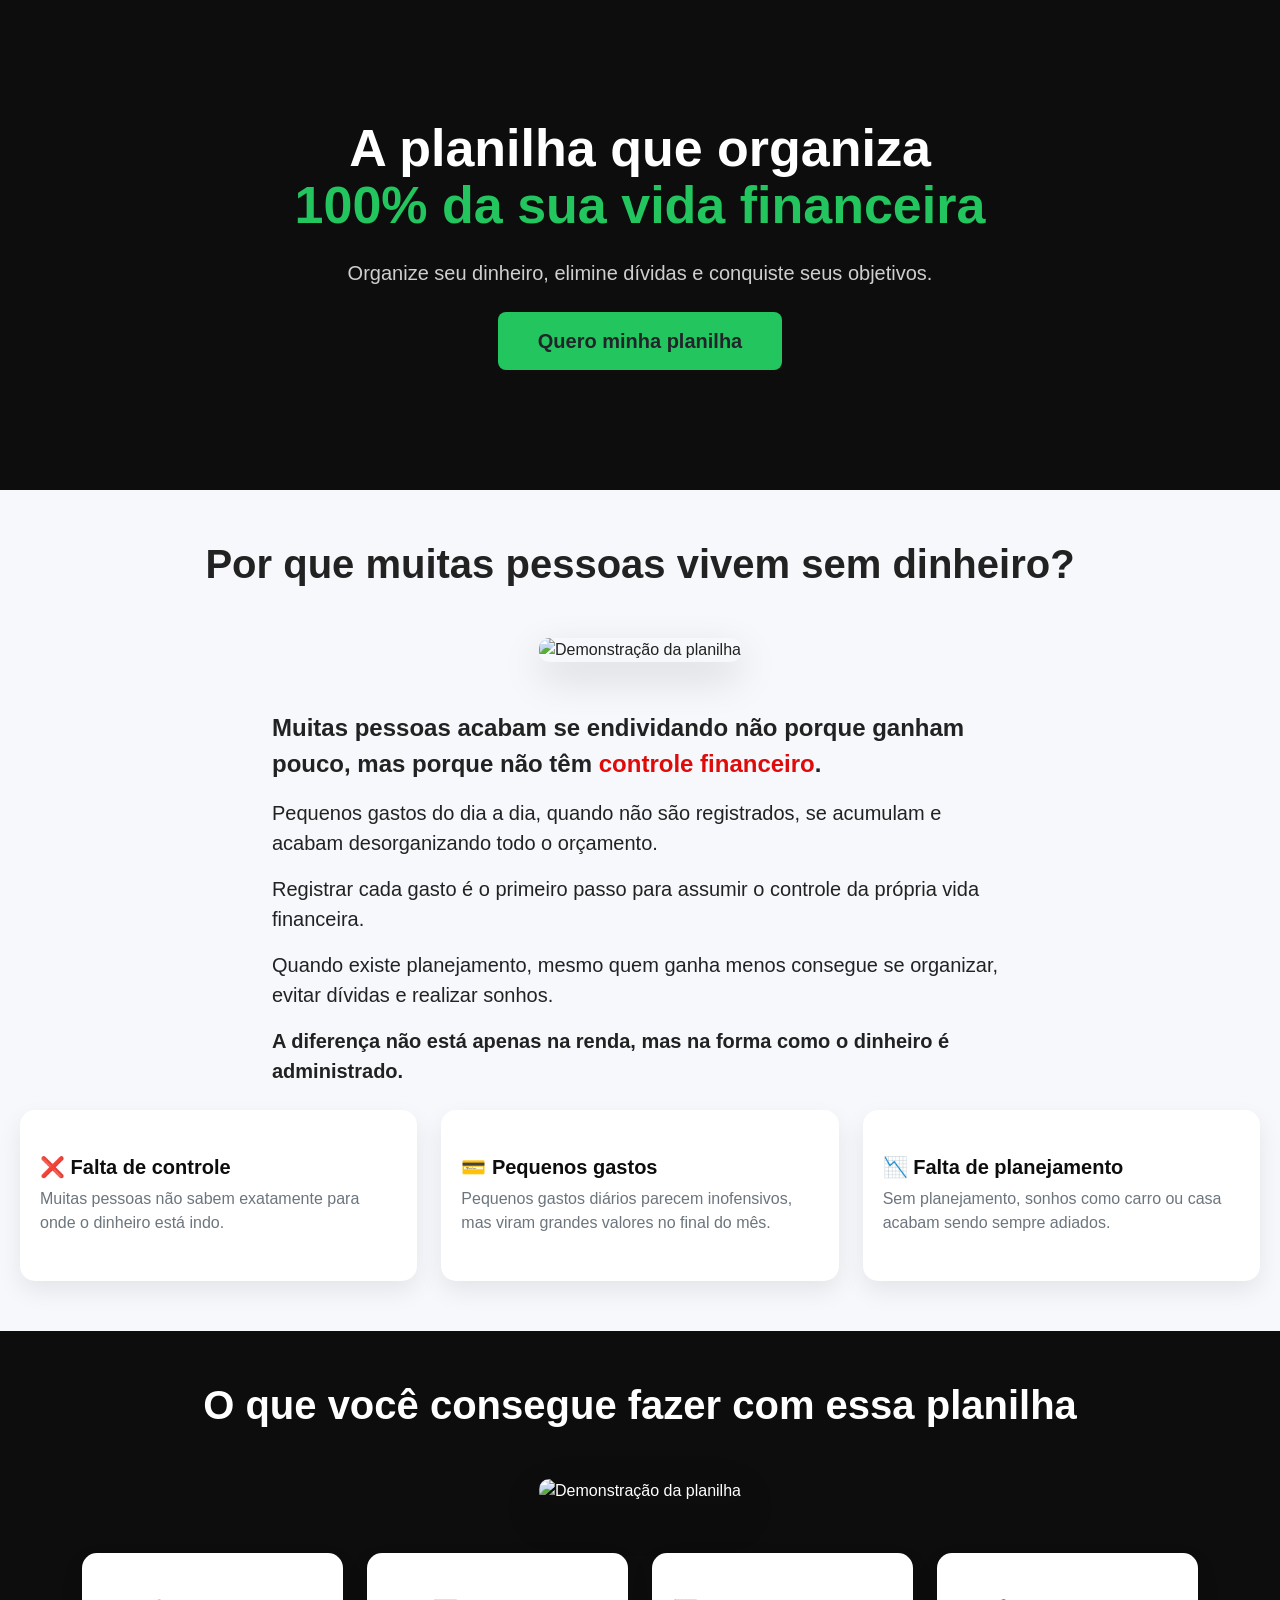
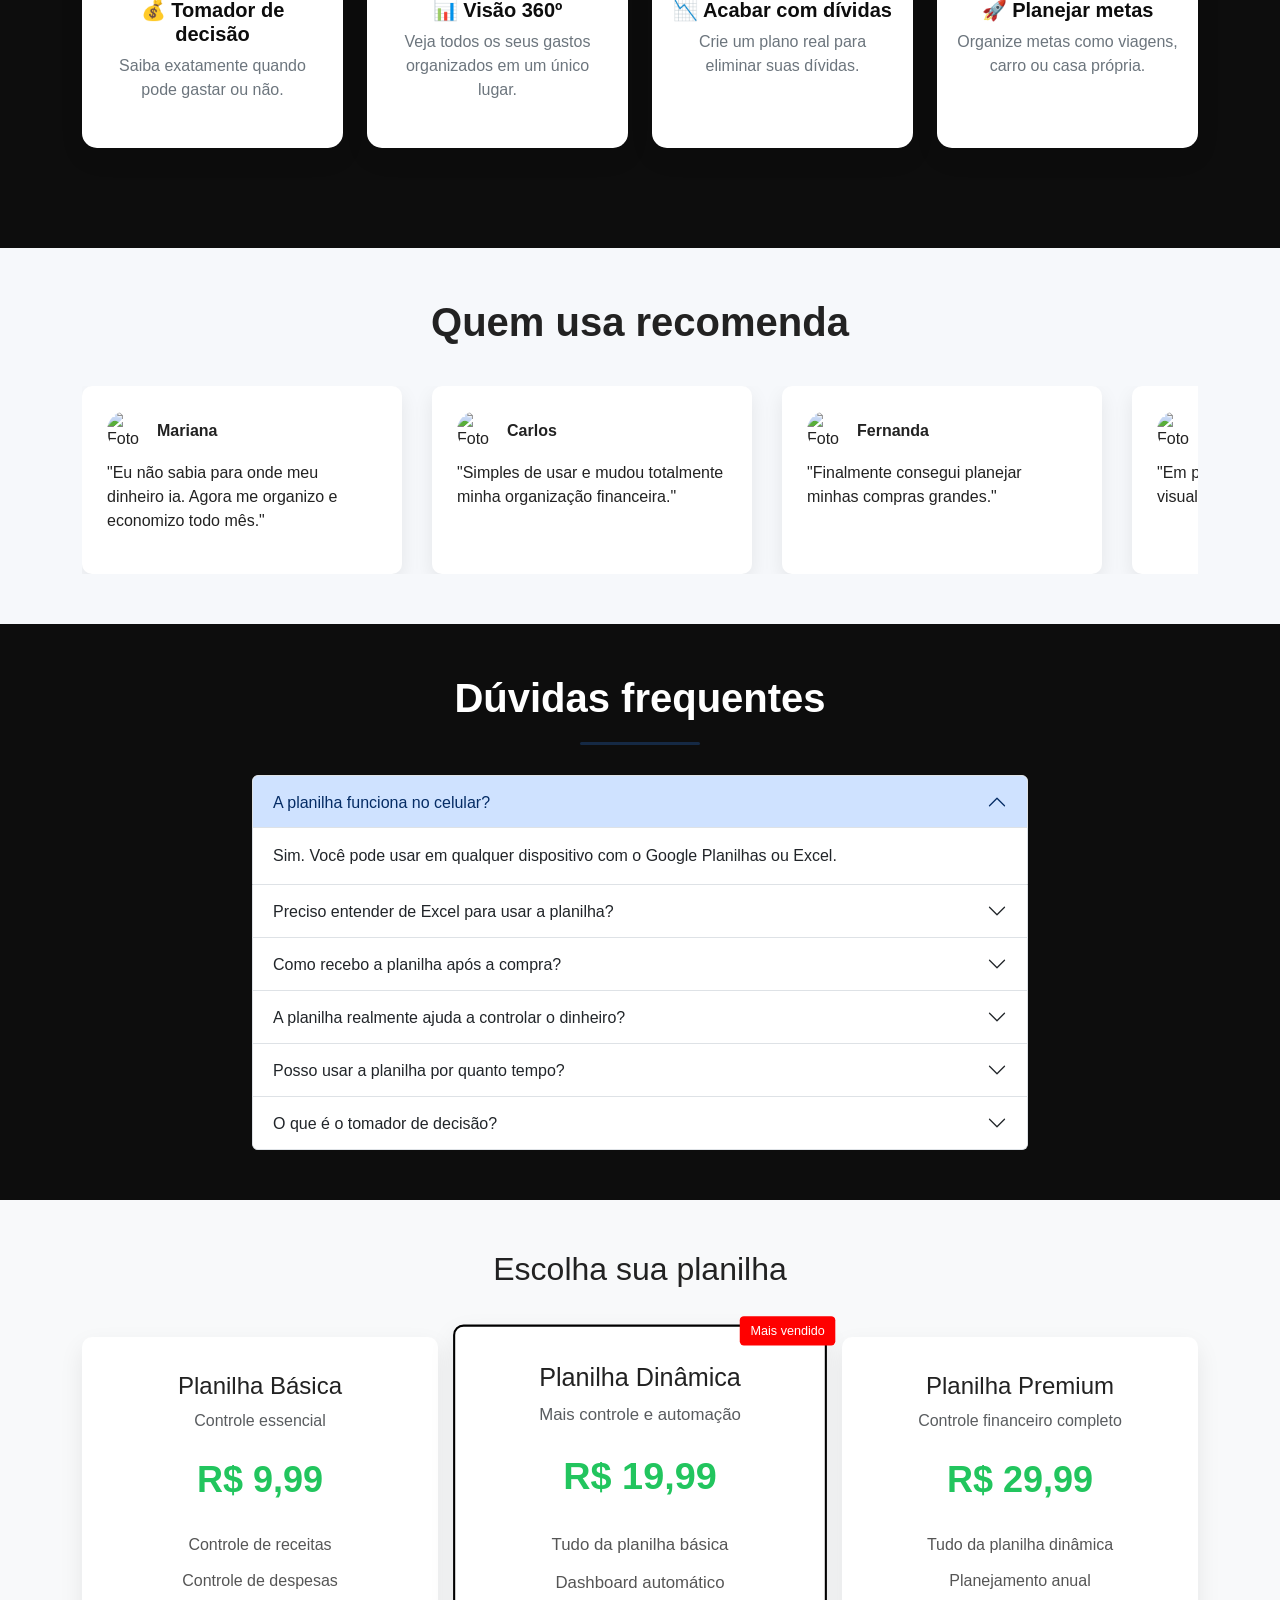
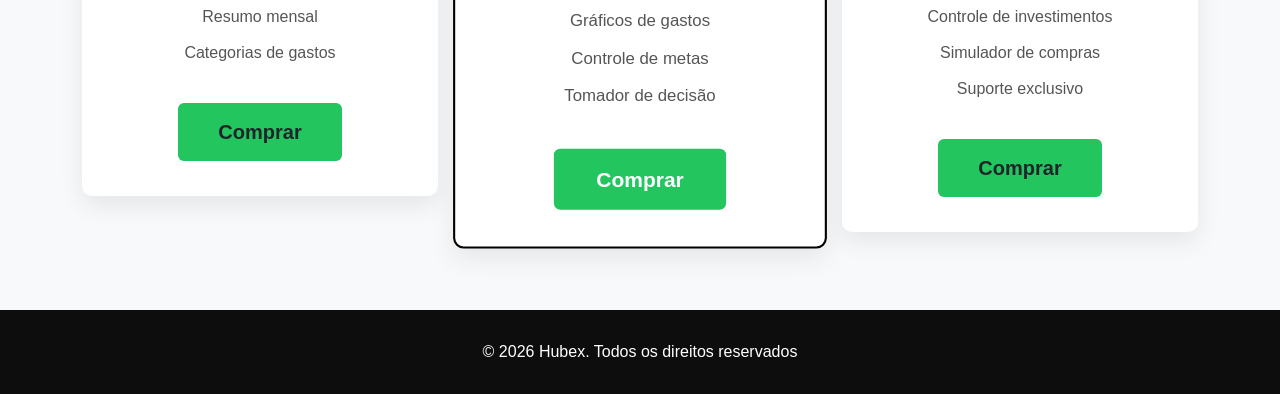
==== Planilha/index.html @ a50d4912 "Primeira versão landing planilha Primeira versão landing planilha" ====
<!DOCTYPE html>
<html lang="pt-br">

<head>
    <meta charset="UTF-8">
    <meta name="viewport" content="width=device-width, initial-scale=1">
    <title>Planilha de Controle Financeiro</title>
    <link href="https://cdn.jsdelivr.net/npm/bootstrap@5.3.2/dist/css/bootstrap.min.css" rel="stylesheet">
    <link rel="stylesheet" href="style.css">
</head>

<body>
    <!-- HERO -->
    <section class="hero text-center">

        <div class="container">
            <h1>
                A planilha que organiza<br>
                <span style="color:#22c55e;">100% da sua vida financeira</span>
            </h1>
            <p class="mt-4">
                Organize seu dinheiro, elimine dívidas e conquiste seus objetivos.
            </p>
            <a href="#comprar" class="btn btn-main btn-lg mt-4">
                Quero minha planilha
            </a>
        </div>
    </section>


    <!-- PROBLEMA -->
    <section class="section section-light">

        <div class="container text-center">
            <h2 class="title">
                Por que muitas pessoas vivem sem dinheiro?
            </h2>
            <img src="/img/news.png" class="img-fluid planilha-img" alt="Demonstração da planilha">
        </div>

        <section class="pt-5">
            <div class="container">
                <div class="row justify-content-center">
                    <div class="col-md-8">

                        <p class="fs-4 fw-semibold">
                            Muitas pessoas acabam se endividando não porque ganham pouco,
                            mas porque não têm <span style="color: rgb(223, 10, 10);">controle financeiro</span>.
                        </p>

                        <p class="fs-5">
                            Pequenos gastos do dia a dia, quando não são registrados,
                            se acumulam e acabam desorganizando todo o orçamento.
                        </p>

                        <p class="fs-5">
                            Registrar cada gasto é o primeiro passo para assumir
                            o controle da própria vida financeira.
                        </p>

                        <p class="fs-5">
                            Quando existe planejamento, mesmo quem ganha menos
                            consegue se organizar, evitar dívidas e realizar sonhos.
                        </p>

                        <p class="fw-semibold fs-5">
                            A diferença não está apenas na renda, mas na forma
                            como o dinheiro é administrado.
                        </p>

                    </div>
                </div>
            </div>
        </section>

        <div class="row g-4 pt-2">
            <div class="col-md-4">
                <div class="card-custom">
                    <h5>❌ Falta de controle</h5>
                    <p>
                        Muitas pessoas não sabem exatamente para onde o dinheiro está indo.
                    </p>
                </div>
            </div>

            <div class="col-md-4">
                <div class="card-custom">
                    <h5>💳 Pequenos gastos</h5>
                    <p>
                        Pequenos gastos diários parecem inofensivos, mas viram grandes valores no final do mês.
                    </p>
                </div>
            </div>

            <div class="col-md-4">
                <div class="card-custom">
                    <h5>📉 Falta de planejamento</h5>
                    <p>
                        Sem planejamento, sonhos como carro ou casa acabam sendo sempre adiados.
                    </p>
                </div>
            </div>
        </div>
    </section>


    <!-- DEMONSTRAÇÃO -->
    <section class="section new-section text-center">

        <div class="container">
            <h2 class="title">
                O que você consegue fazer com essa planilha
            </h2>
            <img src="/img/analise-financeira.png" class="img-fluid planilha-img" alt="Demonstração da planilha">
        </div>

        <!-- BENEFÍCIOS -->
        <section class="section">
            <div class="container">
                <div class="row g-4">
                    <div class="col-md-3">
                        <div class="card-custom">
                            <h5>💰 Tomador de decisão</h5>
                            <p>
                                Saiba exatamente quando pode gastar ou não.
                            </p>
                        </div>
                    </div>

                    <div class="col-md-3">
                        <div class="card-custom">
                            <h5>📊 Visão 360º</h5>
                            <p>
                                Veja todos os seus gastos organizados em um único lugar.
                            </p>
                        </div>
                    </div>

                    <div class="col-md-3">
                        <div class="card-custom">
                            <h5>📉 Acabar com dívidas</h5>
                            <p>
                                Crie um plano real para eliminar suas dívidas.
                            </p>
                        </div>
                    </div>

                    <div class="col-md-3">
                        <div class="card-custom">
                            <h5>🚀 Planejar metas</h5>
                            <p>
                                Organize metas como viagens, carro ou casa própria.
                            </p>
                        </div>
                    </div>
                </div>
            </div>
        </section>
    </section>

    <!-- DEPOIMENTOS -->
    <section class="section section-light">

        <div class="container">
            <h2 class="title text-center">
                Quem usa recomenda
            </h2>
            <div class="carousel-wrapper">
                <div class="carousel-track">
                    <div class="depoimento">
                        <div class="depoimento-header">
                            <img src="/img/mariana.jpg" alt="Foto" class="foto-depoimento">
                            <strong>Mariana</strong>
                        </div>
                        <p>"Eu não sabia para onde meu dinheiro ia. Agora me organizo e economizo todo mês."</p>
                    </div>
                    <div class="depoimento">
                        <div class="depoimento-header">
                            <img src="/img/Carlos.jpg" alt="Foto" class="foto-depoimento">
                            <strong>Carlos</strong>
                        </div>
                        <p>"Simples de usar e mudou totalmente minha organização financeira."</p>
                    </div>
                    <div class="depoimento">
                        <div class="depoimento-header">
                            <img src="/img/fernanda.jpg" alt="Foto" class="foto-depoimento">
                            <strong>Fernanda</strong>
                        </div>
                        <p>"Finalmente consegui planejar minhas compras grandes."</p>
                    </div>
                    <div class="depoimento">
                        <div class="depoimento-header">
                            <img src="/img/Lucas.jpg" alt="Foto" class="foto-depoimento">
                            <strong>Lucas</strong>
                        </div>
                        <p>"Em poucos dias já consegui visualizar meus gastos."</p>
                    </div>
                    <div class="depoimento">
                        <div class="depoimento-header">
                            <img src="/img/juliana.jpg" alt="Foto" class="foto-depoimento">
                            <strong>Juliana</strong>
                        </div>
                        <p>"Hoje tenho controle total do meu dinheiro."</p>
                    </div>
                    <div class="depoimento">
                        <div class="depoimento-header">
                            <img src="/img/Rafael.jpg" alt="Foto" class="foto-depoimento">
                            <strong>Rafael</strong>
                        </div>
                        <p>"A melhor planilha financeira que já usei."</p>
                    </div>
                </div>
            </div>
        </div>
    </section>

    <!-- DÚVIDAS -->
    <section class="section new-section">
        <div class="container" style="max-width:800px; margin:auto;">

            <h2 class="title text-center">Dúvidas frequentes</h2>
            <hr class="linha-titulo">

            <div class="accordion" id="faq">
                <div class="accordion-item">
                    <h2 class="accordion-header">
                        <button class="accordion-button" type="button" data-bs-toggle="collapse"
                            data-bs-target="#pergunta1">
                            A planilha funciona no celular?
                        </button>
                    </h2>
                    <div id="pergunta1" class="accordion-collapse collapse show" data-bs-parent="#faq">
                        <div class="accordion-body">
                            Sim. Você pode usar em qualquer dispositivo com o Google Planilhas ou Excel.
                        </div>
                    </div>
                </div>

                <div class="accordion-item">
                    <h2 class="accordion-header">
                        <button class="accordion-button collapsed" type="button" data-bs-toggle="collapse"
                            data-bs-target="#pergunta2">
                            Preciso entender de Excel para usar a planilha?
                        </button>
                    </h2>
                    <div id="pergunta2" class="accordion-collapse collapse" data-bs-parent="#faq">
                        <div class="accordion-body">
                            Não. A planilha foi criada para ser simples e intuitiva. Basta inserir suas informações.
                        </div>
                    </div>
                </div>

                <div class="accordion-item">
                    <h2 class="accordion-header">
                        <button class="accordion-button collapsed" type="button" data-bs-toggle="collapse"
                            data-bs-target="#pergunta3">
                            Como recebo a planilha após a compra?
                        </button>
                    </h2>
                    <div id="pergunta3" class="accordion-collapse collapse" data-bs-parent="#faq">
                        <div class="accordion-body">
                            Após a confirmação do pagamento você recebe o link de download automaticamente por e-mail.
                        </div>
                    </div>
                </div>

                <div class="accordion-item">
                    <h2 class="accordion-header">
                        <button class="accordion-button collapsed" type="button" data-bs-toggle="collapse"
                            data-bs-target="#pergunta4">
                            A planilha realmente ajuda a controlar o dinheiro?
                        </button>
                    </h2>
                    <div id="pergunta4" class="accordion-collapse collapse" data-bs-parent="#faq">
                        <div class="accordion-body">
                            Sim. Ela mostra exatamente quanto entra, quanto sai e para onde o dinheiro está indo,
                            ajudando você a evitar gastos desnecessários.
                        </div>
                    </div>
                </div>

                <div class="accordion-item">
                    <h2 class="accordion-header">
                        <button class="accordion-button collapsed" type="button" data-bs-toggle="collapse"
                            data-bs-target="#pergunta5">
                            Posso usar a planilha por quanto tempo?
                        </button>
                    </h2>
                    <div id="pergunta5" class="accordion-collapse collapse" data-bs-parent="#faq">
                        <div class="accordion-body">
                            Sempre! Após o pagamento a planilha é sua para Sempre.
                        </div>
                    </div>
                </div>

                <div class="accordion-item">
                    <h2 class="accordion-header">
                        <button class="accordion-button collapsed" type="button" data-bs-toggle="collapse"
                            data-bs-target="#pergunta6">
                            O que é o tomador de decisão?
                        </button>
                    </h2>
                    <div id="pergunta6" class="accordion-collapse collapse" data-bs-parent="#faq">
                        <div class="accordion-body">
                            È uma ferramenta que te ajuda a decidir se deve gastar ou não.
                        </div>
                    </div>
                </div>

            </div>
        </div>
    </section>


    <!-- CTA FINAL -->
    <section class="section bg-light" id="comprar">
        <div class="container">

            <h2 class="text-center mb-5">Escolha sua planilha</h2>

            <div class="row justify-content-center">

                <!-- PLANO BÁSICO -->
                <div class="col-md-4 mb-4">
                    <div class="plano-card text-center">
                        <h4>Planilha Básica</h4>
                        <p class="text-muted">Controle essencial</p>

                        <div class="price">
                            R$ 9,99
                        </div>

                        <ul class="lista-beneficios">
                            <li>Controle de receitas</li>
                            <li>Controle de despesas</li>
                            <li>Resumo mensal</li>
                            <li>Categorias de gastos</li>
                        </ul>

                        <a href="#" class="btn btn-outline-dark mt-3">
                            Comprar
                        </a>
                    </div>
                </div>

                <!-- PLANO DINÂMICO -->
                <div class="col-md-4 mb-4">
                    <div class="plano-card destaque text-center">

                        <span class="badge-plano">Mais vendido</span>

                        <h4>Planilha Dinâmica</h4>
                        <p class="text-muted">Mais controle e automação</p>

                        <div class="price">
                            R$ 19,99
                        </div>

                        <ul class="lista-beneficios">
                            <li>Tudo da planilha básica</li>
                            <li>Dashboard automático</li>
                            <li>Gráficos de gastos</li>
                            <li>Controle de metas</li>
                            <li>Tomador de decisão</li>
                        </ul>

                        <a href="#" class="btn btn-dark mt-3">
                            Comprar
                        </a>
                    </div>
                </div>

                <!-- PLANO PREMIUM -->
                <div class="col-md-4 mb-4">
                    <div class="plano-card text-center">

                        <h4>Planilha Premium</h4>
                        <p class="text-muted">Controle financeiro completo</p>

                        <div class="price">
                            R$ 29,99
                        </div>

                        <ul class="lista-beneficios">
                            <li>Tudo da planilha dinâmica</li>
                            <li>Planejamento anual</li>
                            <li>Controle de investimentos</li>
                            <li>Simulador de compras</li>
                            <li>Suporte exclusivo</li>
                        </ul>

                        <a href="#" class="btn btn-outline-dark mt-3">
                            Comprar
                        </a>
                    </div>
                </div>

            </div>
        </div>
    </section>


    <footer class="text-center">

        © 2026 Hubex. Todos os direitos reservados

    </footer>

    <script src="https://cdn.jsdelivr.net/npm/bootstrap@5.3.2/dist/js/bootstrap.bundle.min.js"></script>
</body>

</html>
---- Planilha/style.css ----
body {
    font-family: Arial, Helvetica, sans-serif;
    margin: 0;
    color: #222;
}

.hero,
.new-section {
    background: #0d0d0d;
    color: white;
    padding: 120px 20px;
}

.hero h1 {
    font-size: 52px;
    font-weight: 800;
    line-height: 1.1;
}

.hero p {
    font-size: 20px;
    color: #cfcfcf;
    max-width: 600px;
    margin: auto;
}

.btn,
.navbar {
    background: #22c55e;
    border: none;
    padding: 14px 40px;
    font-size: 20px;
    font-weight: bold;
}

.btn-main:hover {
    background: #1ea84c;
}

.section {
    padding: 50px 20px 50px;
}

.section-light {
    background: #f6f8fb;
}

.new-section {
    background: #0d0d0d;
}

hr {
    width: 80%;
    height: 5px;
    background: #019939e8;
    border: none;
    margin: 20px auto;
    border-radius: 10px;
}

.linha-titulo {
    width: 120px;
    height: 3px;
    background: #2c7be5;
    border: none;
    margin: 15px auto 30px auto;
}

.texto-financeiro {
    font-size: 20px;
    max-width: 700px;
    margin: auto;
    line-height: 1.6;
    color: #555;
}

.title {
    font-size: 40px;
    font-weight: 800;
    text-align: center;
    margin-bottom: 20px;
}

.card-custom {
    background: #ffff;
    color: #0d0d0d;
    border-radius: 15px;
    padding: 30px 20px;
    border: none;
    box-shadow: 0 10px 25px rgba(0, 0, 0, 0.08);
    height: 100%;
}

.card-custom:hover {
    transform: translateY(-10px);
    transition: 0.3s;
    box-shadow: 0 20px 35px rgba(0,0,0,0.12);
}

.card-custom h5 {
    margin-top: 15px;
    font-weight: 600;
}

.card-custom p {
    color: #6c757d;
}


.planilha-img {
    width: 100%;
    max-width: 850px;
    height: auto;
    border-radius: 10px;
    box-shadow: 0 15px 40px rgba(0, 0, 0, 0.15);
    margin-top: 30px;
}

.price {
    font-size: 46px;
    font-weight: 800;
    color: #22c55e;
}

.cta {
    background: #111;
    color: white;
}

.depoimento {
    background: white;
    padding: 25px;
    border-radius: 10px;
    box-shadow: 0 8px 20px rgba(0, 0, 0, 0.08);
}

footer {
    background: #0d0d0d;
    color: white;
    padding: 30px;
}

@media (max-width:768px) {

    .hero h1 {
        font-size: 36px;
    }

    .title {
        font-size: 30px;
    }

}

.carousel-wrapper {
    overflow: hidden;
    margin-top: 40px;
    position: relative;
}

.carousel-track {
    display: flex;
    gap: 30px;
    animation: scroll 20s linear infinite;
    width: max-content;
}

.carousel-track:hover {
    animation-play-state: paused;
}

.depoimento {
    min-width: 320px;
    max-width: 320px;
    background: white;
    padding: 25px;
    border-radius: 10px;
    box-shadow: 0 8px 20px rgba(0, 0, 0, 0.08);
}

.depoimento-header{
    display: flex;
    align-items: center;
    gap: 10px;
    margin-bottom: 10px;
}

.foto-depoimento{
    width: 40px;
    height: 40px;
    border-radius: 50%;
    object-fit: cover;
}

.stars {
    margin-bottom: 10px;
}

/* animação */

@keyframes scroll {

    0% {
        transform: translateX(0);
    }

    100% {
        transform: translateX(-50%);
    }

}

/* TABLET */

@media (max-width:992px) {

    .depoimento {
        min-width: 260px;
        max-width: 260px;
    }

}

/* CELULAR */

@media (max-width:576px) {

    .carousel-track {
        gap: 20px;
    }

    .depoimento {
        min-width: 220px;
        max-width: 220px;
        padding: 20px;
    }

}

@keyframes scroll {

    0% {
        transform: translateX(0);
    }

    100% {
        transform: translateX(-25%);
    }

}

/* TESTE */
.plano-card{
    background: white;
    padding: 35px;
    border-radius: 10px;
    box-shadow: 0 10px 25px rgba(0,0,0,0.08);
    position: relative;
}

.price{
    font-size: 36px;
    font-weight: bold;
    margin: 20px 0;
}

.lista-beneficios{
    list-style: none;
    padding: 0;
}

.lista-beneficios li{
    padding: 6px 0;
    color: #555;
}

.destaque{
    transform: scale(1.05);
    border: 2px solid #000;
}

.badge-plano{
    position: absolute;
    top: -10px;
    right: -10px;
    background: red;
    color: white;
    padding: 5px 10px;
    font-size: 12px;
    border-radius: 4px;
}
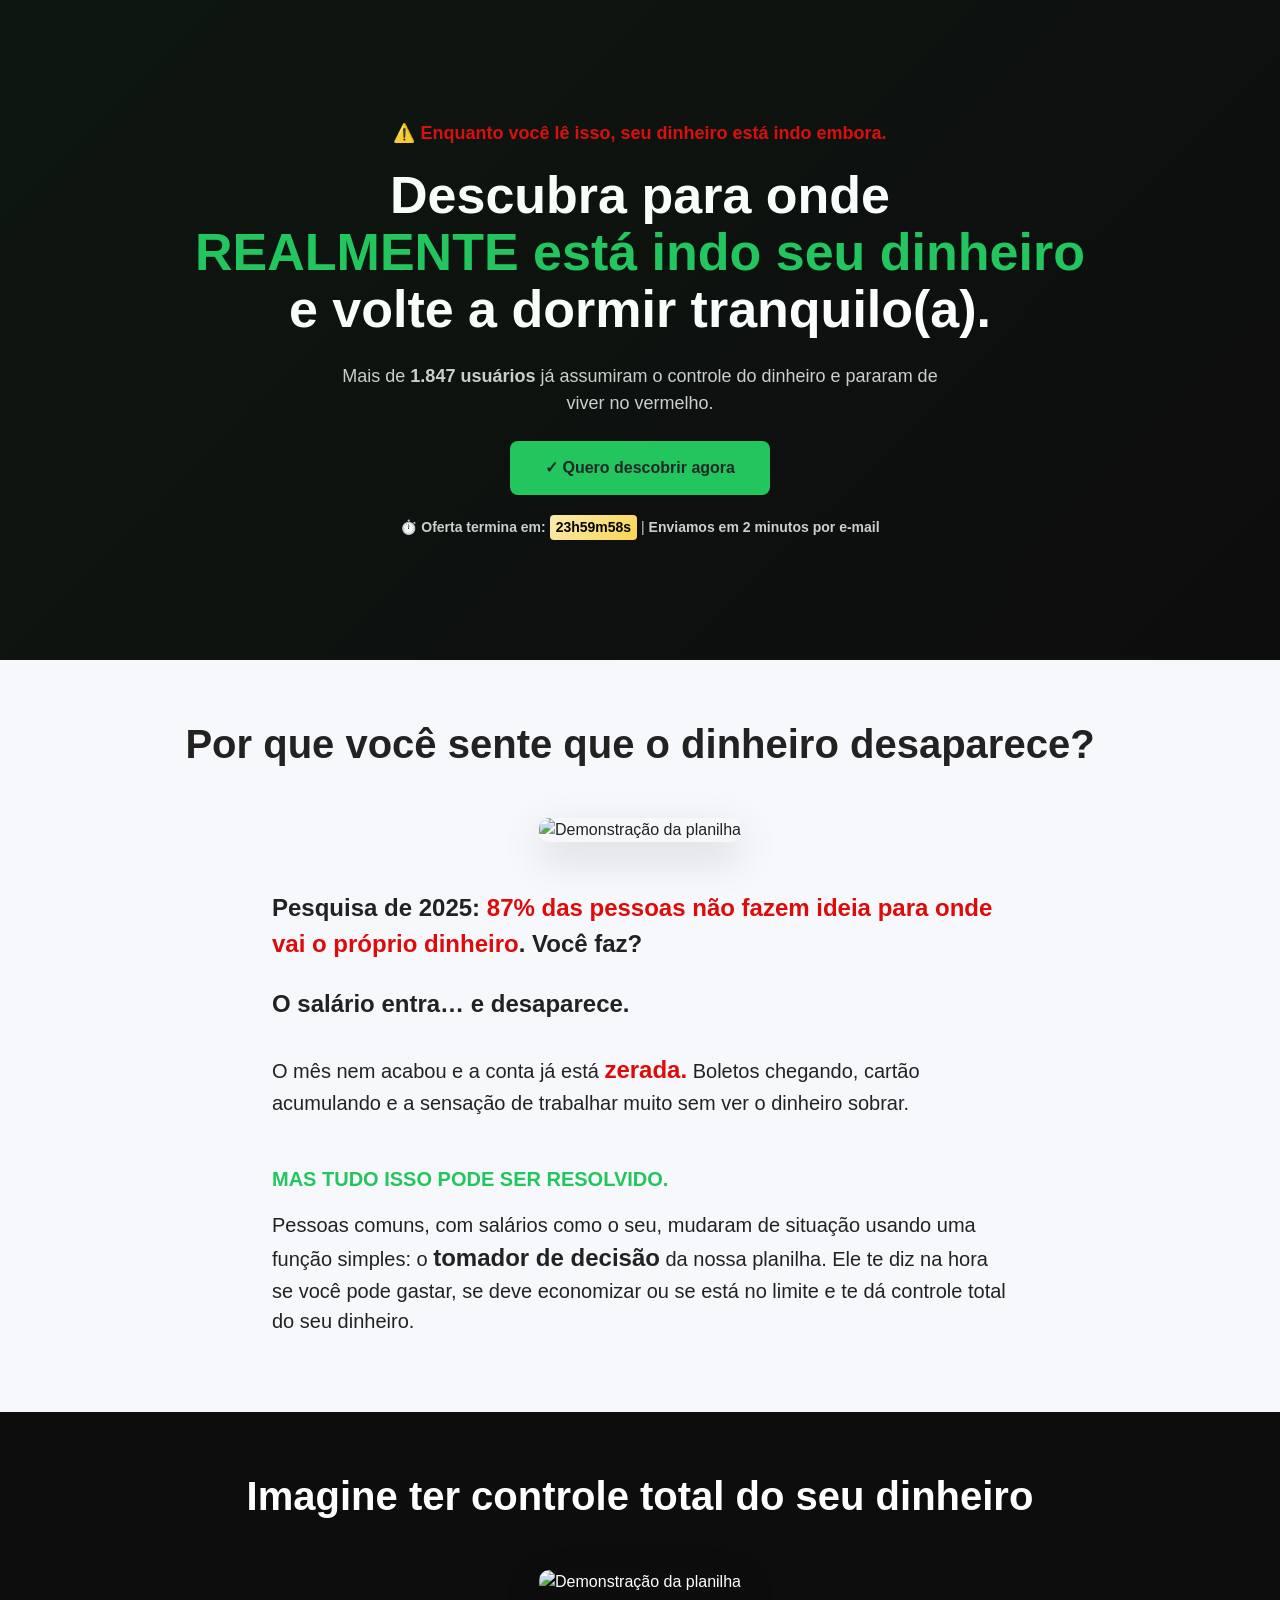
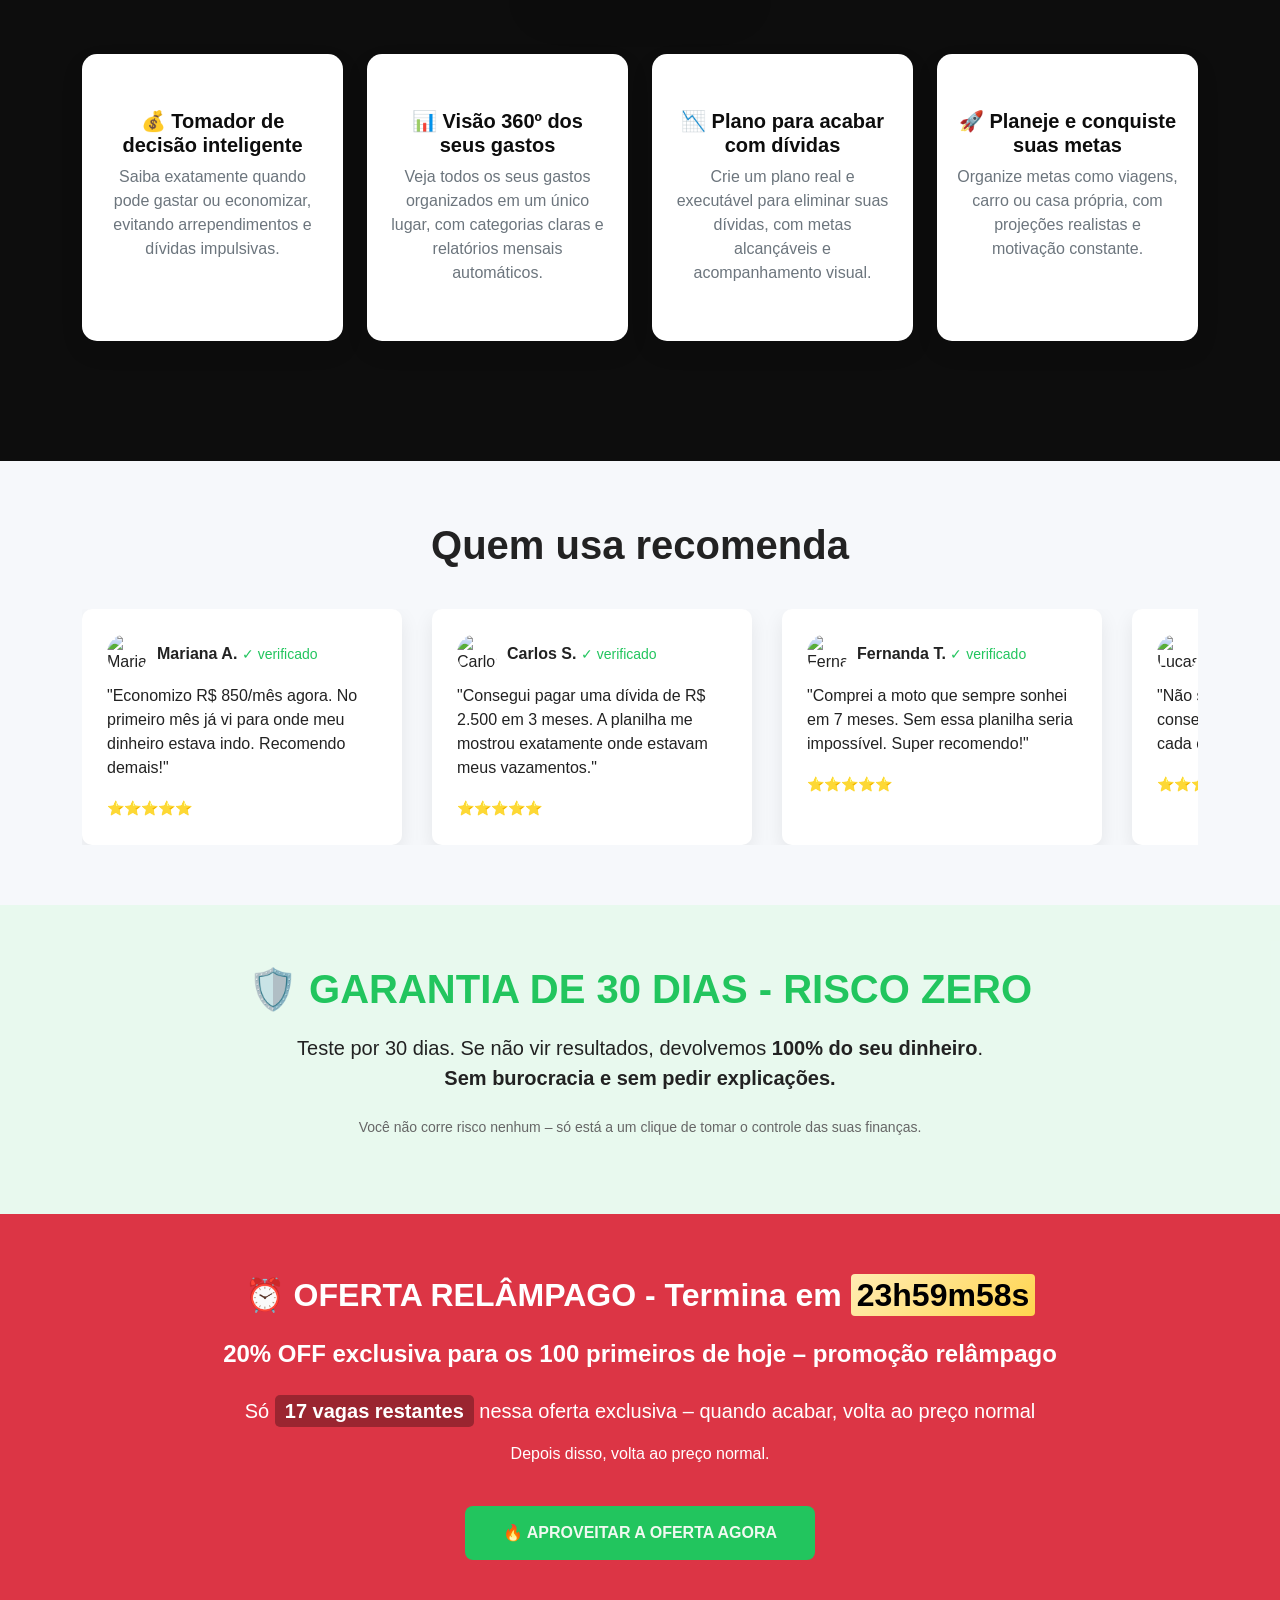
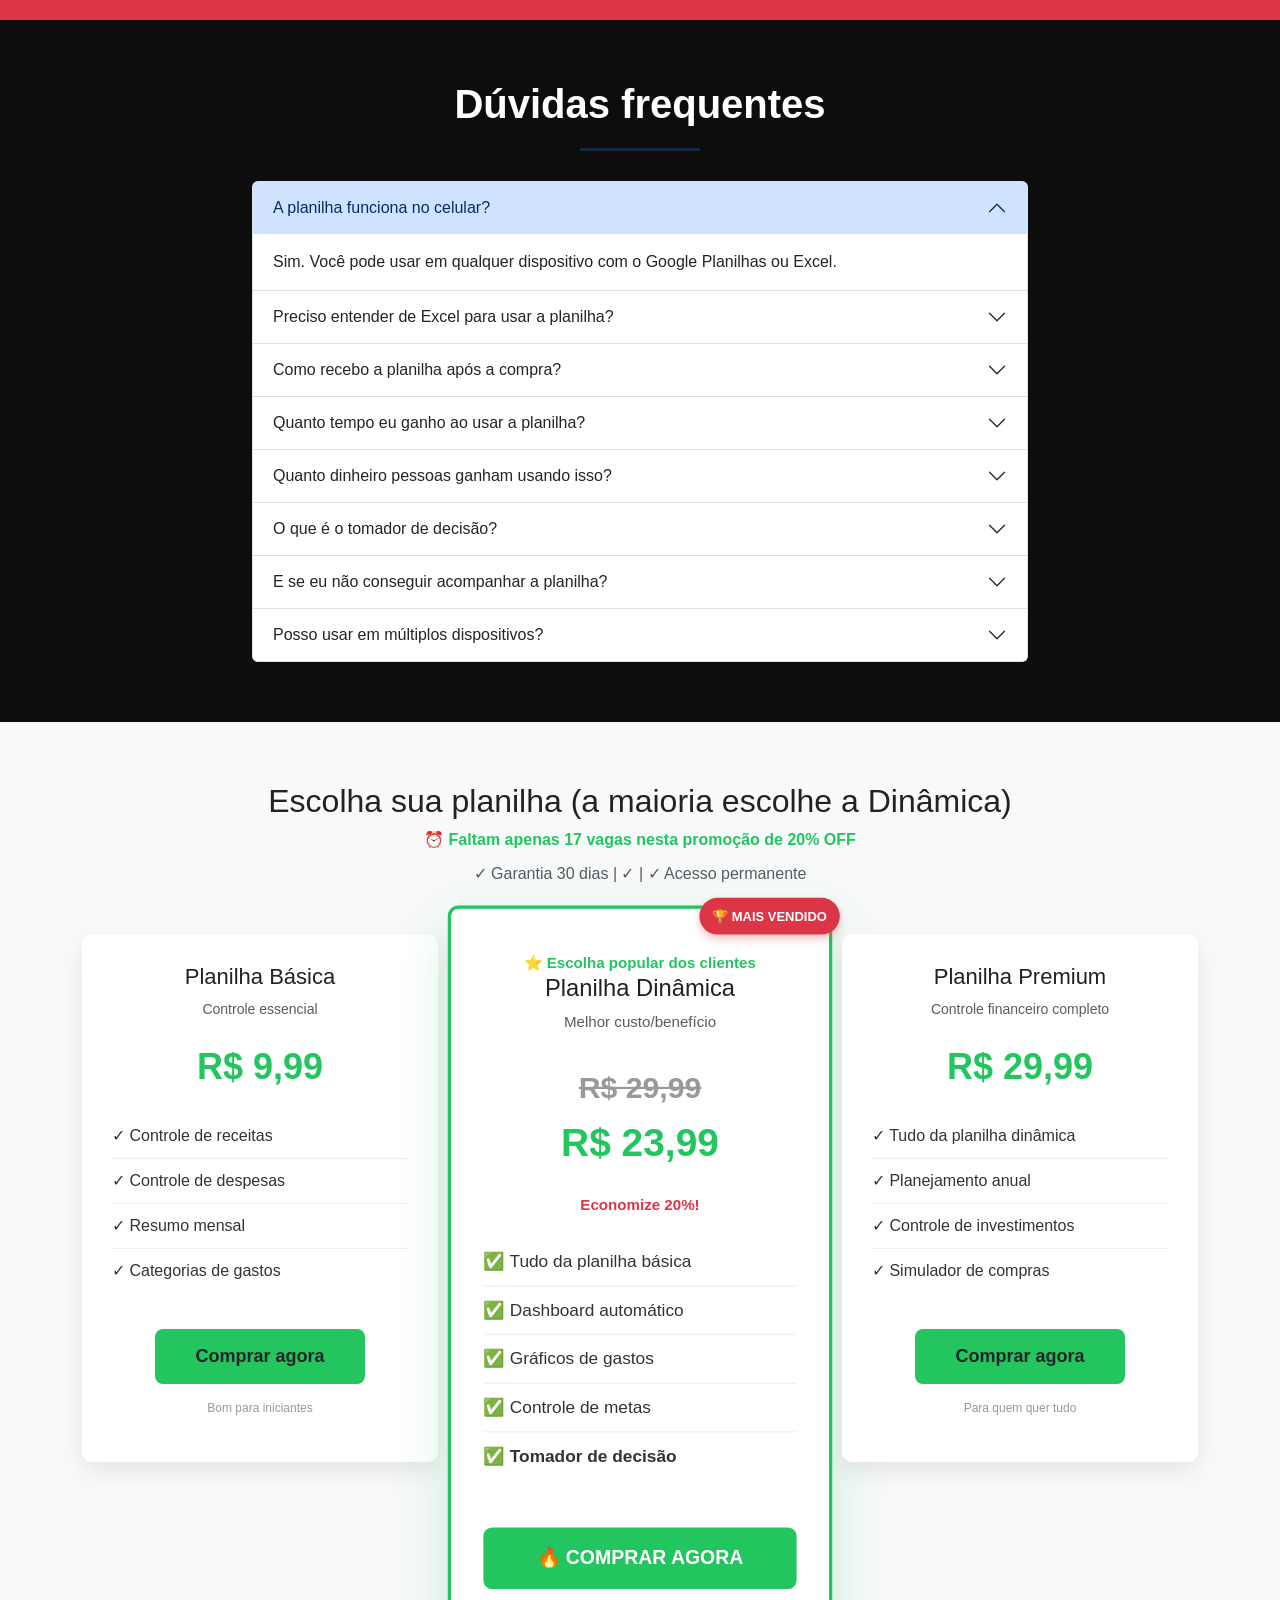
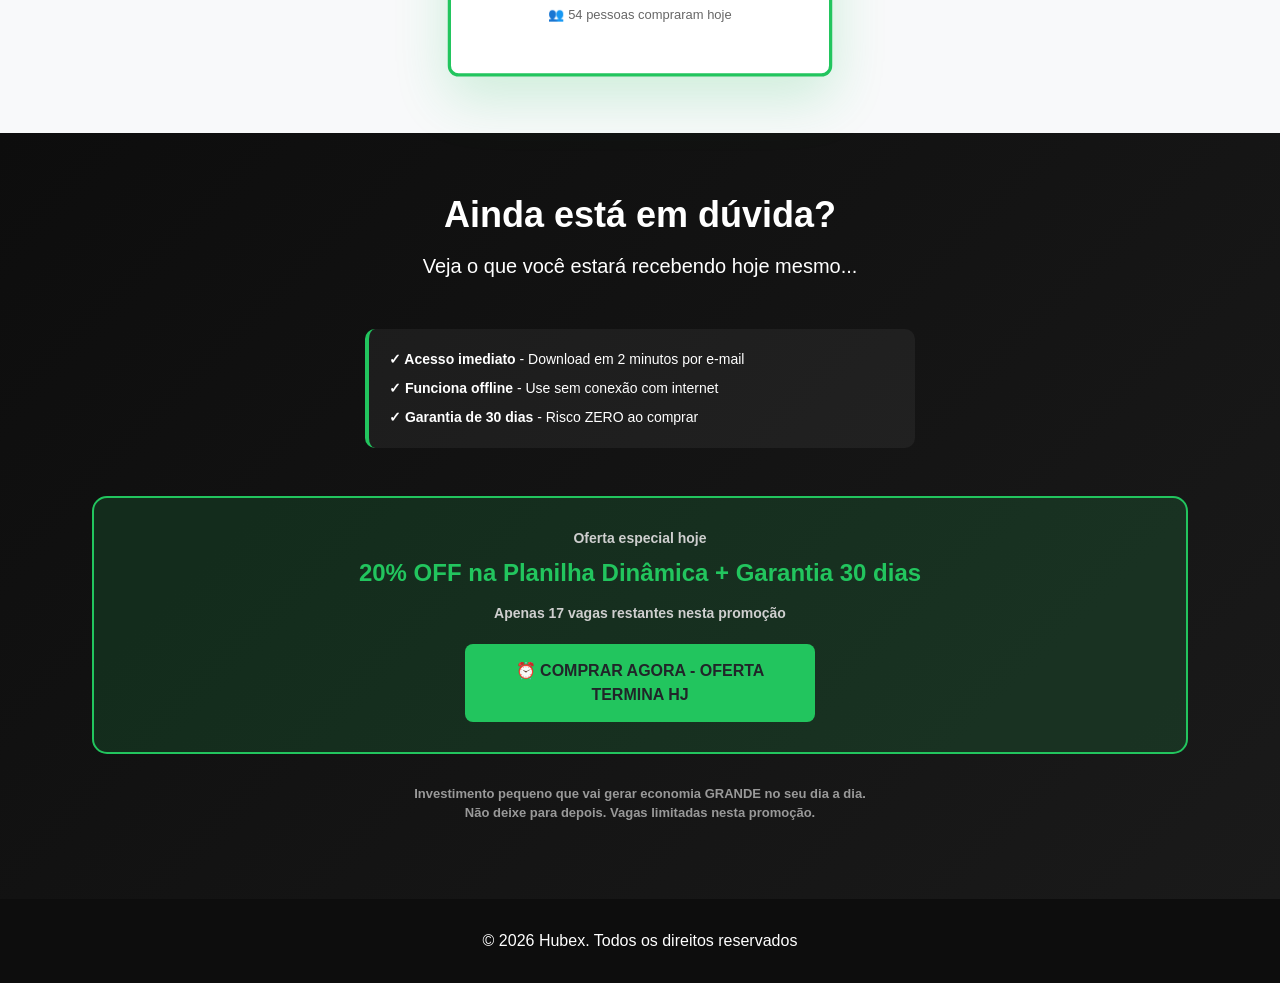
==== commit e6902521: "Atualização nova" ====
--- a/Planilha/index.html
+++ b/Planilha/index.html
@@ -5,7 +5,11 @@
     <meta charset="UTF-8">
     <meta name="viewport" content="width=device-width, initial-scale=1">
     <title>Planilha de Controle Financeiro</title>
-    <link href="https://cdn.jsdelivr.net/npm/bootstrap@5.3.2/dist/css/bootstrap.min.css" rel="stylesheet">
+    <link href="https://cdn.jsdelivr.net/npm/bootstrap@5.3.2/dist/css/bootstrap.min.css" rel="stylesheet" media="print"
+        onload="this.media='all'">
+    <noscript>
+        <link href="https://cdn.jsdelivr.net/npm/bootstrap@5.3.2/dist/css/bootstrap.min.css" rel="stylesheet">
+    </noscript>
     <link rel="stylesheet" href="style.css">
 </head>
 
@@ -14,16 +18,24 @@
     <section class="hero text-center">
 
         <div class="container">
+            <p style="color: rgb(223, 10, 10);  font-size: 18px; font-weight: bold;">⚠️ Enquanto você lê isso, seu
+                dinheiro está indo embora.</p>
             <h1>
-                A planilha que organiza<br>
-                <span style="color:#22c55e;">100% da sua vida financeira</span>
+                Descubra para onde<br>
+                <span style="color:#22c55e; font-weight: bold;">REALMENTE está indo seu dinheiro</span><br>
+                e volte a dormir tranquilo(a).
             </h1>
-            <p class="mt-4">
-                Organize seu dinheiro, elimine dívidas e conquiste seus objetivos.
+            <p class="mt-4" style="font-size: 18px;">
+                Mais de <strong>1.847 usuários</strong> já assumiram o controle do dinheiro e pararam de viver no
+                vermelho.
             </p>
             <a href="#comprar" class="btn btn-main btn-lg mt-4">
-                Quero minha planilha
+                ✓ Quero descobrir agora
             </a>
+            <p style="margin-top: 20px; font-size: 14px; color: #cfcfcf;">
+                ⏱️ <strong>Oferta termina em:</strong> <span id="countdown" class="countdown">23h59m58s</span> |
+                <strong>Enviamos em 2 minutos por e-mail</strong>
+            </p>
         </div>
     </section>
 
@@ -33,9 +45,10 @@
 
         <div class="container text-center">
             <h2 class="title">
-                Por que muitas pessoas vivem sem dinheiro?
+                Por que você sente que o dinheiro desaparece?
             </h2>
-            <img src="/img/news.png" class="img-fluid planilha-img" alt="Demonstração da planilha">
+            <img src="/img/news.png" class="img-fluid planilha-img" alt="Demonstração da planilha" loading="lazy"
+                width="850" height="400" decoding="async">
         </div>
 
         <section class="pt-5">
@@ -44,63 +57,34 @@
                     <div class="col-md-8">
 
                         <p class="fs-4 fw-semibold">
-                            Muitas pessoas acabam se endividando não porque ganham pouco,
-                            mas porque não têm <span style="color: rgb(223, 10, 10);">controle financeiro</span>.
+                            Pesquisa de 2025: <span style="color: rgb(223, 10, 10);">87% das pessoas não fazem ideia
+                                para onde vai o próprio dinheiro</span>.
+                            Você faz?
                         </p>
 
+                        <p class="fs-5 mt-4">
+                            <strong style="font-size: larger;">O salário entra… e desaparece.</strong>
+                            <br><br>
+                            O mês nem acabou e a conta já está <span
+                                style="color: rgb(223, 10, 10); font-size: larger; font-weight: bold;">zerada.</span> Boletos chegando,
+                            cartão acumulando e a
+                            sensação de trabalhar muito sem ver o dinheiro sobrar.
+                            <br><br>
+
+                        <p class="fw-semibold fs-5 mt-2" style="color: #22c55e;">
+                            MAS TUDO ISSO PODE SER RESOLVIDO.
+                        </p>
                         <p class="fs-5">
-                            Pequenos gastos do dia a dia, quando não são registrados,
-                            se acumulam e acabam desorganizando todo o orçamento.
-                        </p>
-
-                        <p class="fs-5">
-                            Registrar cada gasto é o primeiro passo para assumir
-                            o controle da própria vida financeira.
-                        </p>
-
-                        <p class="fs-5">
-                            Quando existe planejamento, mesmo quem ganha menos
-                            consegue se organizar, evitar dívidas e realizar sonhos.
-                        </p>
-
-                        <p class="fw-semibold fs-5">
-                            A diferença não está apenas na renda, mas na forma
-                            como o dinheiro é administrado.
+                            Pessoas comuns, com salários como o seu, mudaram de situação usando uma função
+                            simples: o <strong style="font-size:larger">tomador de decisão</strong> da nossa planilha. Ele te diz na hora
+                            se você pode gastar, se deve economizar ou se está no limite e te dá controle total
+                            do seu dinheiro.
                         </p>
 
                     </div>
                 </div>
             </div>
         </section>
-
-        <div class="row g-4 pt-2">
-            <div class="col-md-4">
-                <div class="card-custom">
-                    <h5>❌ Falta de controle</h5>
-                    <p>
-                        Muitas pessoas não sabem exatamente para onde o dinheiro está indo.
-                    </p>
-                </div>
-            </div>
-
-            <div class="col-md-4">
-                <div class="card-custom">
-                    <h5>💳 Pequenos gastos</h5>
-                    <p>
-                        Pequenos gastos diários parecem inofensivos, mas viram grandes valores no final do mês.
-                    </p>
-                </div>
-            </div>
-
-            <div class="col-md-4">
-                <div class="card-custom">
-                    <h5>📉 Falta de planejamento</h5>
-                    <p>
-                        Sem planejamento, sonhos como carro ou casa acabam sendo sempre adiados.
-                    </p>
-                </div>
-            </div>
-        </div>
     </section>
 
 
@@ -109,9 +93,10 @@
 
         <div class="container">
             <h2 class="title">
-                O que você consegue fazer com essa planilha
+                Imagine ter controle total do seu dinheiro
             </h2>
-            <img src="/img/analise-financeira.png" class="img-fluid planilha-img" alt="Demonstração da planilha">
+            <img src="/img/analise-financeira.png" class="img-fluid planilha-img" alt="Demonstração da planilha"
+                loading="lazy" width="850" height="500" decoding="async">
         </div>
 
         <!-- BENEFÍCIOS -->
@@ -120,36 +105,40 @@
                 <div class="row g-4">
                     <div class="col-md-3">
                         <div class="card-custom">
-                            <h5>💰 Tomador de decisão</h5>
+                            <h5>💰 Tomador de decisão inteligente</h5>
                             <p>
-                                Saiba exatamente quando pode gastar ou não.
+                                Saiba exatamente quando pode gastar ou economizar,
+                                evitando arrependimentos e dívidas impulsivas.
                             </p>
                         </div>
                     </div>
 
                     <div class="col-md-3">
                         <div class="card-custom">
-                            <h5>📊 Visão 360º</h5>
+                            <h5>📊 Visão 360º dos seus gastos</h5>
                             <p>
-                                Veja todos os seus gastos organizados em um único lugar.
+                                Veja todos os seus gastos organizados em um único lugar,
+                                com categorias claras e relatórios mensais automáticos.
                             </p>
                         </div>
                     </div>
 
                     <div class="col-md-3">
                         <div class="card-custom">
-                            <h5>📉 Acabar com dívidas</h5>
+                            <h5>📉 Plano para acabar com dívidas</h5>
                             <p>
-                                Crie um plano real para eliminar suas dívidas.
+                                Crie um plano real e executável para eliminar suas dívidas,
+                                com metas alcançáveis e acompanhamento visual.
                             </p>
                         </div>
                     </div>
 
                     <div class="col-md-3">
                         <div class="card-custom">
-                            <h5>🚀 Planejar metas</h5>
+                            <h5>🚀 Planeje e conquiste suas metas</h5>
                             <p>
-                                Organize metas como viagens, carro ou casa própria.
+                                Organize metas como viagens, carro ou casa própria,
+                                com projeções realistas e motivação constante.
                             </p>
                         </div>
                     </div>
@@ -169,48 +158,120 @@
                 <div class="carousel-track">
                     <div class="depoimento">
                         <div class="depoimento-header">
-                            <img src="/img/mariana.jpg" alt="Foto" class="foto-depoimento">
-                            <strong>Mariana</strong>
-                        </div>
-                        <p>"Eu não sabia para onde meu dinheiro ia. Agora me organizo e economizo todo mês."</p>
+                            <img src="/img/mariana.jpg" class="foto-depoimento" alt="Mariana A." loading="lazy"
+                                width="40" height="40" decoding="async">
+                            <div>
+                                <strong>Mariana A.</strong>
+                                <small style="color: #22c55e;">✓ verificado</small>
+                            </div>
+                        </div>
+                        <p>"Economizo R$ 850/mês agora. No primeiro mês já vi para onde meu dinheiro estava indo.
+                            Recomendo demais!"</p>
+                        <small style="color: #22c55e;">⭐⭐⭐⭐⭐</small>
                     </div>
                     <div class="depoimento">
                         <div class="depoimento-header">
-                            <img src="/img/Carlos.jpg" alt="Foto" class="foto-depoimento">
-                            <strong>Carlos</strong>
-                        </div>
-                        <p>"Simples de usar e mudou totalmente minha organização financeira."</p>
+                            <img src="/img/carlos.jpg" class="foto-depoimento" alt="Carlos S." loading="lazy" width="40"
+                                height="40" decoding="async">
+                            <div>
+                                <strong>Carlos S.</strong>
+                                <small style="color: #22c55e;">✓ verificado</small>
+                            </div>
+                        </div>
+                        <p>"Consegui pagar uma dívida de R$ 2.500 em 3 meses. A planilha me mostrou exatamente onde
+                            estavam meus vazamentos."</p>
+                        <small style="color: #22c55e;">⭐⭐⭐⭐⭐</small>
                     </div>
                     <div class="depoimento">
                         <div class="depoimento-header">
-                            <img src="/img/fernanda.jpg" alt="Foto" class="foto-depoimento">
-                            <strong>Fernanda</strong>
-                        </div>
-                        <p>"Finalmente consegui planejar minhas compras grandes."</p>
+                            <img src="/img/fernanda.jpg" class="foto-depoimento" alt="Fernanda T." loading="lazy"
+                                width="40" height="40" decoding="async">
+                            <div>
+                                <strong>Fernanda T.</strong>
+                                <small style="color: #22c55e;">✓ verificado</small>
+                            </div>
+                        </div>
+                        <p>"Comprei a moto que sempre sonhei em 7 meses. Sem essa planilha seria impossível. Super
+                            recomendo!"</p>
+                        <small style="color: #22c55e;">⭐⭐⭐⭐⭐</small>
                     </div>
                     <div class="depoimento">
                         <div class="depoimento-header">
-                            <img src="/img/Lucas.jpg" alt="Foto" class="foto-depoimento">
-                            <strong>Lucas</strong>
-                        </div>
-                        <p>"Em poucos dias já consegui visualizar meus gastos."</p>
+                            <img src="/img/Lucas.jpg" class="foto-depoimento" alt="Lucas O." loading="lazy" width="40"
+                                height="40" decoding="async">
+                            <div>
+                                <strong>Lucas O.</strong>
+                                <small style="color: #22c55e;">✓ verificado</small>
+                            </div>
+                        </div>
+                        <p>"Não sou tech, e ainda assim consegui usar em 5 minutos. Valeu cada centavo investido aqui."
+                        </p>
+                        <small style="color: #22c55e;">⭐⭐⭐⭐⭐</small>
                     </div>
                     <div class="depoimento">
                         <div class="depoimento-header">
-                            <img src="/img/juliana.jpg" alt="Foto" class="foto-depoimento">
-                            <strong>Juliana</strong>
-                        </div>
-                        <p>"Hoje tenho controle total do meu dinheiro."</p>
+                            <img src="/img/juliana.jpg" class="foto-depoimento" alt="Juliana M." loading="lazy"
+                                width="40" height="40" decoding="async">
+                            <div>
+                                <strong>Juliana M.</strong>
+                                <small style="color: #22c55e;">✓ verificado</small>
+                            </div>
+                        </div>
+                        <p>"Estou gerando R$ 1.200/mês em renda extra agora que enxergo melhor minhas contas. Mudou
+                            TUDO!"</p>
+                        <small style="color: #22c55e;">⭐⭐⭐⭐⭐</small>
                     </div>
                     <div class="depoimento">
                         <div class="depoimento-header">
-                            <img src="/img/Rafael.jpg" alt="Foto" class="foto-depoimento">
-                            <strong>Rafael</strong>
-                        </div>
-                        <p>"A melhor planilha financeira que já usei."</p>
+                            <img src="/img/Rafael.jpg" class="foto-depoimento" alt="Rafael D." loading="lazy" width="40"
+                                height="40" decoding="async">
+                            <div>
+                                <strong>Rafael D.</strong>
+                                <small style="color: #22c55e;">✓ verificado</small>
+                            </div>
+                        </div>
+                        <p>"Eliminei R$ 3.200 em gastos desnecessários em um semestre. Agora tenho fundo de emergência
+                            de R$ 8k."</p>
+                        <small style="color: #22c55e;">⭐⭐⭐⭐⭐</small>
                     </div>
                 </div>
             </div>
+        </div>
+    </section>
+
+    <!-- GARANTIA -->
+    <section class="section" style="background: rgba(34, 197, 94, 0.1);">
+        <div class="container text-center">
+            <h2 class="title" style="color: #22c55e;">🛡️ GARANTIA DE 30 DIAS - RISCO ZERO</h2>
+            <p class="fs-5 mb-4">
+                Teste por 30 dias. Se não vir resultados, devolvemos <strong>100% do seu dinheiro</strong>.
+                <br><strong>Sem burocracia e sem pedir explicações.</strong>
+            </p>
+            <p style="font-size: 14px; color: #666;">
+                Você não corre risco nenhum – só está a um clique de tomar o controle das suas finanças.
+            </p>
+        </div>
+    </section>
+
+    <!-- URGÊNCIA -->
+    <section class="section bg-danger text-white text-center">
+        <div class="container">
+            <h2 class="title text-white" style="font-size: clamp(20px, 5vw, 32px);">⏰ OFERTA RELÂMPAGO - Termina em
+                <span id="countdown2" class="countdown">23h59m58s</span>
+            </h2>
+            <p class="fs-4 fw-bold mb-4" style="font-size: clamp(16px, 4vw, 24px);">
+                20% OFF exclusiva para os <strong>100 primeiros de hoje</strong> – promoção relâmpago
+            </p>
+            <p class="fs-5 mb-3" style="font-size: clamp(14px, 3.5vw, 18px);">Só <span
+                    style="background: rgba(0,0,0,0.3); padding: 5px 10px; border-radius: 5px;"><strong>17 vagas
+                        restantes</strong></span> nessa oferta exclusiva – quando acabar, volta ao preço normal</p>
+            <p class="mb-4" style="font-size: clamp(13px, 3vw, 16px);">
+                Depois disso, volta ao preço normal.
+            </p>
+            <a href="#comprar" class="btn btn-light btn-lg mt-3"
+                style="color: #f0f9f0;; font-weight: bold; width: 100%; max-width: 350px; font-size: clamp(12px, 3vw, 16px);">
+                🔥 APROVEITAR A OFERTA AGORA
+            </a>
         </div>
     </section>
 
@@ -268,13 +329,14 @@
                     <h2 class="accordion-header">
                         <button class="accordion-button collapsed" type="button" data-bs-toggle="collapse"
                             data-bs-target="#pergunta4">
-                            A planilha realmente ajuda a controlar o dinheiro?
+                            Quanto tempo eu ganho ao usar a planilha?
                         </button>
                     </h2>
                     <div id="pergunta4" class="accordion-collapse collapse" data-bs-parent="#faq">
                         <div class="accordion-body">
-                            Sim. Ela mostra exatamente quanto entra, quanto sai e para onde o dinheiro está indo,
-                            ajudando você a evitar gastos desnecessários.
+                            Muitas pessoas ganham 5-10 horas por mês de tempo livre. Não precisa gastar 30 minutos
+                            acompanhando
+                            gastos manualmente. A planilha automatiza tudo.
                         </div>
                     </div>
                 </div>
@@ -283,12 +345,15 @@
                     <h2 class="accordion-header">
                         <button class="accordion-button collapsed" type="button" data-bs-toggle="collapse"
                             data-bs-target="#pergunta5">
-                            Posso usar a planilha por quanto tempo?
+                            Quanto dinheiro pessoas ganham usando isso?
                         </button>
                     </h2>
                     <div id="pergunta5" class="accordion-collapse collapse" data-bs-parent="#faq">
                         <div class="accordion-body">
-                            Sempre! Após o pagamento a planilha é sua para Sempre.
+                            Depende de cada pessoa. A média dos nossos clientes economiza entre R$ 400-1.200/mês
+                            identificando gastos desnecessários e criando um plano real. Alguns ganham mais cortando
+                            despesas,
+                            outros ganham porque conseguem investir com mais clareza.
                         </div>
                     </div>
                 </div>
@@ -302,7 +367,41 @@
                     </h2>
                     <div id="pergunta6" class="accordion-collapse collapse" data-bs-parent="#faq">
                         <div class="accordion-body">
-                            È uma ferramenta que te ajuda a decidir se deve gastar ou não.
+                            È uma ferramenta inteligente que compara o seu saldo atual com suas metas. Ela responde:
+                            "Posso gastar R$ X agora?" O Tomador mostra se você pode, se deve poupar, ou se está perto
+                            do limite.
+                            Elimina decisões impulsivas.
+                        </div>
+                    </div>
+                </div>
+
+                <div class="accordion-item">
+                    <h2 class="accordion-header">
+                        <button class="accordion-button collapsed" type="button" data-bs-toggle="collapse"
+                            data-bs-target="#pergunta7">
+                            E se eu não conseguir acompanhar a planilha?
+                        </button>
+                    </h2>
+                    <div id="pergunta7" class="accordion-collapse collapse" data-bs-parent="#faq">
+                        <div class="accordion-body">
+                            Simples: você ativa a garantia de 30 dias e pede o reembolso. Mas 97% das pessoas que
+                            recebem
+                            a planilha conseguem usar. É tão simples quanto digitar dados em uma tabela.
+                        </div>
+                    </div>
+                </div>
+
+                <div class="accordion-item">
+                    <h2 class="accordion-header">
+                        <button class="accordion-button collapsed" type="button" data-bs-toggle="collapse"
+                            data-bs-target="#pergunta8">
+                            Posso usar em múltiplos dispositivos?
+                        </button>
+                    </h2>
+                    <div id="pergunta8" class="accordion-collapse collapse" data-bs-parent="#faq">
+                        <div class="accordion-body">
+                            Sim! Funciona em Google Planilhas (acesso de qualquer lugar do celular ou computador),
+                            Excel Desktop e Excel Web.
                         </div>
                     </div>
                 </div>
@@ -316,7 +415,11 @@
     <section class="section bg-light" id="comprar">
         <div class="container">
 
-            <h2 class="text-center mb-5">Escolha sua planilha</h2>
+            <h2 class="text-center mb-2">Escolha sua planilha (a maioria escolhe a Dinâmica)</h2>
+            <p class="text-center" style="color: #22c55e; font-weight: bold; margin-bottom: 10px;">⏰ Faltam apenas 17
+                vagas nesta promoção de 20% OFF</p>
+            <p class="text-center text-muted mb-5">✓ Garantia 30 dias | ✓  | ✓
+                Acesso permanente</p>
 
             <div class="row justify-content-center">
 
@@ -331,15 +434,18 @@
                         </div>
 
                         <ul class="lista-beneficios">
-                            <li>Controle de receitas</li>
-                            <li>Controle de despesas</li>
-                            <li>Resumo mensal</li>
-                            <li>Categorias de gastos</li>
+                            <li>✓ Controle de receitas</li>
+                            <li>✓ Controle de despesas</li>
+                            <li>✓ Resumo mensal</li>
+                            <li>✓ Categorias de gastos</li>
                         </ul>
 
                         <a href="#" class="btn btn-outline-dark mt-3">
-                            Comprar
+                            Comprar agora
                         </a>
+                        <p style="margin-top: 15px; font-size: 12px; color: #999;;">
+                            Bom para iniciantes
+                        </p>
                     </div>
                 </div>
 
@@ -347,26 +453,32 @@
                 <div class="col-md-4 mb-4">
                     <div class="plano-card destaque text-center">
 
-                        <span class="badge-plano">Mais vendido</span>
+                        <span class="badge-plano">🏆 MAIS VENDIDO</span>
+                        <p style="color: #22c55e; font-weight: bold; margin-top: 10px; margin-bottom: 0;">⭐ Escolha
+                            popular dos clientes</p>
 
                         <h4>Planilha Dinâmica</h4>
-                        <p class="text-muted">Mais controle e automação</p>
+                        <p class="text-muted">Melhor custo/benefício</p>
 
                         <div class="price">
-                            R$ 19,99
-                        </div>
+                            <del style="font-size: 28px; color: #999;">R$ 29,99</del><br>R$ 23,99
+                        </div>
+                        <p style="color: #dc3545; font-weight: bold; margin-bottom: 20px;">Economize 20%!</p>
 
                         <ul class="lista-beneficios">
-                            <li>Tudo da planilha básica</li>
-                            <li>Dashboard automático</li>
-                            <li>Gráficos de gastos</li>
-                            <li>Controle de metas</li>
-                            <li>Tomador de decisão</li>
+                            <li>✅ Tudo da planilha básica</li>
+                            <li>✅ Dashboard automático</li>
+                            <li>✅ Gráficos de gastos</li>
+                            <li>✅ Controle de metas</li>
+                            <li>✅ <strong>Tomador de decisão</strong></li>
                         </ul>
 
-                        <a href="#" class="btn btn-dark mt-3">
-                            Comprar
+                        <a href="#" class="btn btn-dark mt-4" style="width: 100%; font-weight: bold; padding: 15px;">
+                            🔥 COMPRAR AGORA
                         </a>
+                        <p style="margin-top: 15px; font-size: 12px; color: #666;">
+                            👥 54 pessoas compraram hoje
+                        </p>
                     </div>
                 </div>
 
@@ -382,16 +494,18 @@
                         </div>
 
                         <ul class="lista-beneficios">
-                            <li>Tudo da planilha dinâmica</li>
-                            <li>Planejamento anual</li>
-                            <li>Controle de investimentos</li>
-                            <li>Simulador de compras</li>
-                            <li>Suporte exclusivo</li>
+                            <li>✓ Tudo da planilha dinâmica</li>
+                            <li>✓ Planejamento anual</li>
+                            <li>✓ Controle de investimentos</li>
+                            <li>✓ Simulador de compras</li>
                         </ul>
 
                         <a href="#" class="btn btn-outline-dark mt-3">
-                            Comprar
+                            Comprar agora
                         </a>
+                        <p style="margin-top: 15px; font-size: 12px; color: #999;">
+                            Para quem quer tudo
+                        </p>
                     </div>
                 </div>
 
@@ -399,6 +513,55 @@
         </div>
     </section>
 
+    <!-- ÚLTIMA CTA -->
+    <section class="section text-center"
+        style="background: linear-gradient(135deg, #0d0d0d 0%, #1a1a1a 100%); color: white;">
+        <div class="container">
+            <h2 style="font-size: clamp(24px, 6vw, 36px); font-weight: 800; margin-bottom: 15px; line-height: 1.2;">
+                Ainda está em dúvida?
+            </h2>
+            <p class="fs-5 mb-5">
+                Veja o que você estará recebendo hoje mesmo...
+            </p>
+
+            <div class="row justify-content-center mb-4 mb-md-5">
+                <div class="col-12 col-md-6" style="text-align: left; padding: 0 10px;">
+                    <div
+                        style="background: rgba(255,255,255,0.05); padding: 20px; border-radius: 10px; border-left: 4px solid #22c55e;">
+                        <p style="margin-bottom: 8px; font-size: clamp(12px, 3vw, 14px);"><strong>✓ Acesso
+                                imediato</strong> - Download em 2 minutos por
+                            e-mail</p>
+                        <p style="margin-bottom: 8px; font-size: clamp(12px, 3vw, 14px);"><strong>✓ Funciona
+                                offline</strong> - Use sem conexão com
+                            internet</p>
+                        <p style="margin-bottom: 0; font-size: clamp(12px, 3vw, 14px);"><strong>✓ Garantia de 30
+                                dias</strong> - Risco ZERO ao comprar</p>
+                    </div>
+                </div>
+            </div>
+
+            <div
+                style="background: rgba(34, 197, 94, 0.15); padding: clamp(20px, 4vw, 30px); border-radius: 15px; border: 2px solid #22c55e; margin-bottom: 30px; margin-left: 10px; margin-right: 10px;">
+                <p style="font-size: clamp(12px, 3vw, 14px); margin-bottom: 10px; color: #cfcfcf; font-weight: bolder;">Oferta especial hoje
+                </p>
+                <h3 style="color: #22c55e; font-weight: 800; margin-bottom: 15px; font-size: clamp(18px, 5vw, 24px);">
+                    20% OFF na Planilha Dinâmica + Garantia 30 dias
+                </h3>
+                <p style="color: #cfcfcf; margin-bottom: 20px; font-size: clamp(12px, 3vw, 14px); font-weight: bold;">
+                    Apenas <strong>17 vagas restantes</strong> nesta promoção
+                </p>
+                <a href="#comprar" class="btn btn-main btn-lg"
+                    style="padding: clamp(10px 15px, 3vw, 15px 50px); font-weight: bold; font-size: clamp(12px, 3vw, 16px); width: 100%; max-width: 350px;">
+                    ⏰ COMPRAR AGORA - OFERTA TERMINA HJ
+                </a>
+            </div>
+
+            <p style="font-size: clamp(11px, 2.5vw, 13px); color: #999; line-height: 1.5; font-weight: bolder;">
+                Investimento pequeno que vai gerar economia GRANDE no seu dia a dia.<br>
+                Não deixe para depois. Vagas limitadas nesta promoção.
+            </p>
+        </div>
+    </section>
 
     <footer class="text-center">
 
@@ -406,7 +569,34 @@
 
     </footer>
 
-    <script src="https://cdn.jsdelivr.net/npm/bootstrap@5.3.2/dist/js/bootstrap.bundle.min.js"></script>
+    <script src="https://cdn.jsdelivr.net/npm/bootstrap@5.3.2/dist/js/bootstrap.bundle.min.js" defer></script>
+
+    <script>
+        // simple countdown timer for two elements
+        function startCountdown(id, endTime) {
+            var el = document.getElementById(id);
+            if (!el) return;
+            function update() {
+                var now = new Date();
+                var diff = endTime - now;
+                if (diff <= 0) { el.textContent = '00h00m00s'; return; }
+                var h = Math.floor(diff / 3600000);
+                var m = Math.floor((diff % 3600000) / 60000);
+                var s = Math.floor((diff % 60000) / 1000);
+                el.textContent = String(h).padStart(2, '0') + 'h' +
+                    String(m).padStart(2, '0') + 'm' +
+                    String(s).padStart(2, '0') + 's';
+            }
+            update();
+            setInterval(update, 1000);
+        }
+        document.addEventListener('DOMContentLoaded', function () {
+            var target = new Date();
+            target.setHours(target.getHours() + 24);
+            startCountdown('countdown', target);
+            startCountdown('countdown2', target);
+        });
+    </script>
 </body>
 
 </html>
--- a/Planilha/style.css
+++ b/Planilha/style.css
@@ -9,12 +9,26 @@
     background: #0d0d0d;
     color: white;
     padding: 120px 20px;
+    position: relative;
+    overflow: hidden;
+}
+
+.hero::before {
+    content: '';
+    position: absolute;
+    top: 0;
+    left: 0;
+    right: 0;
+    bottom: 0;
+    background: linear-gradient(135deg, rgba(34, 197, 94, 0.05) 0%, rgba(34, 197, 94, 0) 100%);
+    pointer-events: none;
 }
 
 .hero h1 {
     font-size: 52px;
     font-weight: 800;
     line-height: 1.1;
+    margin: 20px 0;
 }
 
 .hero p {
@@ -29,8 +43,14 @@
     background: #22c55e;
     border: none;
     padding: 14px 40px;
-    font-size: 20px;
+    font-size: 18px;
     font-weight: bold;
+    border-radius: 8px;
+}
+
+.btn-lg {
+    padding: 15px 35px;
+    font-size: 16px;
 }
 
 .btn-main:hover {
@@ -38,7 +58,11 @@
 }
 
 .section {
-    padding: 50px 20px 50px;
+    padding: 60px 20px 60px;
+}
+
+.section.section-light {
+    padding: 60px 15px 60px;
 }
 
 .section-light {
@@ -79,13 +103,14 @@
     font-weight: 800;
     text-align: center;
     margin-bottom: 20px;
+    word-wrap: break-word;
 }
 
 .card-custom {
     background: #ffff;
     color: #0d0d0d;
     border-radius: 15px;
-    padding: 30px 20px;
+    padding: 40px 20px;
     border: none;
     box-shadow: 0 10px 25px rgba(0, 0, 0, 0.08);
     height: 100%;
@@ -116,10 +141,25 @@
     margin-top: 30px;
 }
 
-.price {
+.price{
     font-size: 46px;
     font-weight: 800;
     color: #22c55e;
+    margin: 25px 0;
+}
+
+.btn-main, .btn-dark {
+    transition: all 0.3s ease;
+}
+
+.btn-main:hover {
+    background: #1ea84c;
+    transform: scale(1.05);
+}
+
+.btn-dark:hover {
+    background: #000;
+    transform: scale(1.05);
 }
 
 .cta {
@@ -196,6 +236,26 @@
     margin-bottom: 10px;
 }
 
+/* destaque para cronômetros */
+#countdown, #countdown2 {
+    background: linear-gradient(135deg, #ffecb3 0%, #ffd54f 100%);
+    color: #000;
+    padding: 2px 6px;
+    border-radius: 4px;
+    font-weight: bold;
+    display: inline-block;
+}
+
+/* permitir reutilizar classe caso necessário */
+.countdown {
+    background: linear-gradient(135deg, #ffecb3 0%, #ffd54f 100%);
+    color: #000;
+    padding: 2px 6px;
+    border-radius: 4px;
+    font-weight: bold;
+    display: inline-block;
+}
+
 /* animação */
 
 @keyframes scroll {
@@ -210,29 +270,409 @@
 
 }
 
+@keyframes pulse {
+    0%, 100% {
+        transform: scale(1);
+    }
+    50% {
+        transform: scale(1.05);
+    }
+}
+
+@keyframes slideUp {
+    from {
+        opacity: 0;
+        transform: translateY(30px);
+    }
+    to {
+        opacity: 1;
+        transform: translateY(0);
+    }
+}
+
+.pulsing-btn {
+    animation: pulse 2s infinite;
+}
+
+.slide-up {
+    animation: slideUp 0.6s ease-out;
+}
+
 /* TABLET */
 
 @media (max-width:992px) {
+
+    .hero,
+    .new-section {
+        padding: 80px 15px;
+    }
+
+    .hero h1 {
+        font-size: 40px;
+    }
+
+    .hero p {
+        font-size: 16px;
+    }
+
+    .title {
+        font-size: 32px;
+        margin-bottom: 15px;
+    }
+
+    .section {
+        padding: 50px 15px 50px;
+    }
 
     .depoimento {
         min-width: 260px;
         max-width: 260px;
     }
 
+    .card-custom {
+        padding: 25px 15px;
+    }
+
+    .destaque {
+        transform: scale(1.05);
+    }
+
 }
 
 /* CELULAR */
 
+@media (max-width:768px) {
+
+    .hero {
+        padding: 60px 15px;
+    }
+
+    .hero h1 {
+        font-size: 32px;
+        margin: 15px 0;
+    }
+
+    .hero p {
+        font-size: 14px;
+    }
+
+    .btn-main {
+        padding: 12px 25px;
+        font-size: 14px;
+    }
+
+    .title {
+        font-size: 26px;
+        margin-bottom: 15px;
+    }
+
+    .fs-4 {
+        font-size: 18px !important;
+    }
+
+    .fs-5 {
+        font-size: 15px !important;
+    }
+
+    .section {
+        padding: 40px 15px 40px;
+    }
+
+    .card-custom {
+        padding: 20px 15px;
+        margin-bottom: 15px;
+    }
+
+    .card-custom h5 {
+        font-size: 16px;
+    }
+
+    .card-custom p {
+        font-size: 13px;
+    }
+
+}
+
+/* MOBILE */
+
 @media (max-width:576px) {
 
     .carousel-track {
-        gap: 20px;
+        gap: 15px;
     }
 
     .depoimento {
-        min-width: 220px;
-        max-width: 220px;
+        min-width: 100%;
+        max-width: 100%;
         padding: 20px;
+    }
+
+    .hero {
+        padding: 50px 12px;
+    }
+
+    .hero h1 {
+        font-size: 26px;
+        line-height: 1.2;
+        margin: 12px 0;
+    }
+
+    .hero > div > p:first-child {
+        font-size: 14px;
+        margin-bottom: 15px;
+    }
+
+    .hero p {
+        font-size: 13px;
+    }
+
+    .btn-main, .btn-lg {
+        padding: 10px 20px;
+        font-size: 13px;
+        width: 100%;
+        max-width: 280px;
+    }
+
+    .title {
+        font-size: 22px;
+        margin-bottom: 12px;
+    }
+
+    .section {
+        padding: 35px 12px 35px;
+    }
+
+    .section.section-light {
+        padding: 35px 12px 35px;
+    }
+
+    .section.new-section {
+        padding: 35px 12px 35px;
+    }
+
+    .fs-4 {
+        font-size: 16px !important;
+        line-height: 1.4;
+    }
+
+    .fs-5 {
+        font-size: 14px !important;
+        line-height: 1.5;
+    }
+
+    .card-custom {
+        padding: 18px 12px;
+        margin-bottom: 15px;
+        box-shadow: 0 5px 15px rgba(0, 0, 0, 0.08);
+    }
+
+    .card-custom h5 {
+        font-size: 15px;
+        margin-top: 10px;
+    }
+
+    .card-custom p {
+        font-size: 12px;
+        line-height: 1.5;
+    }
+
+    .card-custom small {
+        font-size: 11px;
+    }
+
+    .plano-card{
+        padding: 25px 15px;
+        margin-bottom: 20px;
+    }
+
+    .plano-card h4 {
+        font-size: 18px;
+    }
+
+    .plano-card p {
+        font-size: 12px;
+    }
+
+    .price {
+        font-size: 28px;
+        margin: 15px 0;
+    }
+
+    .lista-beneficios li {
+        padding: 8px 0;
+        font-size: 12px;
+    }
+
+    .destaque {
+        transform: scale(1);
+    }
+
+    .badge-plano {
+        top: -8px;
+        right: -8px;
+        padding: 6px 10px;
+        font-size: 10px;
+    }
+
+    .accordion-button {
+        font-size: 13px;
+        padding: 12px;
+    }
+
+    .accordion-body {
+        font-size: 12px;
+        padding: 15px;
+    }
+
+}
+
+/* EXTRA PEQUENO - TELAS MENORES QUE 530px */
+
+@media (max-width:530px) {
+
+    .carousel-wrapper {
+        margin-top: 20px;
+        padding: 0;
+        overflow: visible;
+    }
+
+    .carousel-track {
+        gap: 12px;
+        padding: 0 10px;
+        animation: none;
+        overflow-x: auto;
+        scroll-behavior: smooth;
+        -webkit-overflow-scrolling: touch;
+        width: 100%;
+    }
+
+    .carousel-track::-webkit-scrollbar {
+        height: 4px;
+    }
+
+    .carousel-track::-webkit-scrollbar-track {
+        background: #e0e0e0;
+        border-radius: 10px;
+    }
+
+    .carousel-track::-webkit-scrollbar-thumb {
+        background: #22c55e;
+        border-radius: 10px;
+    }
+
+    .carousel-track::-webkit-scrollbar-thumb:hover {
+        background: #1ea84c;
+    }
+
+    .depoimento {
+        min-width: calc(100vw - 44px);
+        max-width: calc(100vw - 44px);
+        padding: 16px;
+        margin: 0;
+        background: white;
+        border-radius: 8px;
+        box-shadow: 0 3px 10px rgba(0, 0, 0, 0.08);
+        flex-shrink: 0;
+    }
+
+    .depoimento-header {
+        gap: 8px;
+        margin-bottom: 8px;
+        flex-wrap: wrap;
+    }
+
+    .depoimento-header strong {
+        font-size: 12px;
+        flex: 1;
+        min-width: auto;
+    }
+
+    .depoimento-header small {
+        font-size: 9px;
+        width: 100%;
+        text-align: left;
+        margin-top: 2px;
+    }
+
+    .depoimento p {
+        font-size: 11px;
+        line-height: 1.4;
+        margin: 6px 0;
+        color: #555;
+    }
+
+    .depoimento small {
+        font-size: 12px;
+        display: block;
+        margin-top: 4px;
+    }
+
+    .foto-depoimento {
+        width: 32px;
+        height: 32px;
+        min-width: 32px;
+    }
+
+    .section.section-light {
+        padding: 30px 10px 30px;
+    }
+
+    .col-md-6 {
+        padding: 0 10px;
+    }
+
+    .row.justify-content-center {
+        margin-left: -5px;
+        margin-right: -5px;
+    }
+
+    .row > * {
+        padding-left: 5px;
+        padding-right: 5px;
+    }
+
+    /* Melhorar cards em telas pequenas */
+    .row.g-4 {
+        gap: 0.75rem !important;
+    }
+
+    .row.g-4 > * {
+        padding: 0.375rem;
+    }
+
+    /* Ajustar seção "POR QUE ESSA PLANILHA FUNCIONA" */
+    .row[style*="margin-top: 30px"] {
+        gap: 15px;
+    }
+
+    .row[style*="margin-top: 30px"] > div {
+        min-width: 100%;
+    }
+
+    /* Melhorar texto em telas pequenas */
+    .fs-4 {
+        font-size: 15px !important;
+    }
+
+    .fs-5 {
+        font-size: 13px !important;
+    }
+
+    /* Botões melhorados para telas pequenas */
+    .btn-light {
+        width: 100%;
+        max-width: 100%;
+    }
+
+    /* Melhorar section em telas pequenas */
+    .section.text-center div[style*="background: linear-gradient"] {
+        padding: 20px 10px;
+    }
+
+    /* Garantir que badges fiquem bem em telas pequenas */
+    .badge-plano {
+        font-size: 9px;
+        padding: 5px 8px;
     }
 
 }
@@ -252,10 +692,21 @@
 /* TESTE */
 .plano-card{
     background: white;
-    padding: 35px;
+    padding: 30px;
     border-radius: 10px;
     box-shadow: 0 10px 25px rgba(0,0,0,0.08);
     position: relative;
+    transition: all 0.3s ease;
+}
+
+.plano-card h4 {
+    font-size: 22px;
+    margin-bottom: 8px;
+}
+
+.plano-card p {
+    margin-bottom: 15px;
+    font-size: 14px;
 }
 
 .price{
@@ -267,25 +718,154 @@
 .lista-beneficios{
     list-style: none;
     padding: 0;
+    text-align: left;
+    margin: 20px 0;
 }
 
 .lista-beneficios li{
-    padding: 6px 0;
-    color: #555;
+    padding: 10px 0;
+    color: #333;
+    font-weight: 500;
+    border-bottom: 1px solid #eee;
+}
+
+.lista-beneficios li:last-child {
+    border-bottom: none;
 }
 
 .destaque{
-    transform: scale(1.05);
-    border: 2px solid #000;
+    transform: scale(1.08);
+    border: 3px solid #22c55e;
+    box-shadow: 0 20px 50px rgba(34, 197, 94, 0.2);
+}
+
+.destaque .btn {
+    background: #22c55e;
+    color: white;
+}
+
+.destaque .btn:hover {
+    background: #1ea84c;
 }
 
 .badge-plano{
     position: absolute;
     top: -10px;
     right: -10px;
-    background: red;
+    background: #dc3545;
     color: white;
-    padding: 5px 10px;
+    padding: 8px 12px;
     font-size: 12px;
-    border-radius: 4px;
-}+    border-radius: 50px;
+    font-weight: bold;
+    box-shadow: 0 4px 8px rgba(220, 53, 69, 0.3);
+}
+
+/* RESPONSIVE INLINE STYLES */
+
+.hero-alert {
+    color: #22c55e;
+    font-weight: bold;
+    font-size: 18px;
+}
+
+.hero-subtext {
+    font-size: 18px;
+    line-height: 1.5;
+}
+
+.hero-countdown {
+    margin-top: 20px;
+    font-size: 14px;
+    color: #cfcfcf;
+}
+
+.urgency-box {
+    background: rgba(34, 197, 94, 0.15);
+    padding: 30px;
+    border-radius: 15px;
+    border: 2px solid #22c55e;
+    margin-bottom: 30px;
+}
+
+.urgency-box h3 {
+    color: #22c55e;
+    font-weight: 800;
+    margin-bottom: 15px;
+}
+
+.problem-text {
+    margin: 15px 0;
+    font-size: 13px;
+    color: #555;
+}
+
+.benefit-list li {
+    padding: 8px 0;
+    font-size: 12px;
+    border-bottom: 1px solid #eee;
+}
+
+/* MEDIA QUERIES */
+
+@media (max-width: 768px) {
+    .hero-alert {
+        font-size: 15px;
+    }
+
+    .hero-subtext {
+        font-size: 15px;
+    }
+
+    .hero-countdown {
+        font-size: 12px;
+    }
+
+    .urgency-box {
+        padding: 20px;
+    }
+
+    .urgency-box h3 {
+        font-size: 20px;
+    }
+}
+
+@media (max-width: 576px) {
+    .hero-alert {
+        font-size: 13px;
+        margin-bottom: 12px;
+    }
+
+    .hero-subtext {
+        font-size: 13px;
+    }
+
+    .hero-countdown {
+        font-size: 11px;
+        line-height: 1.4;
+    }
+
+    .urgency-box {
+        padding: 18px;
+        margin-bottom: 20px;
+    }
+
+    .urgency-box h3 {
+        font-size: 18px;
+        margin-bottom: 12px;
+    }
+
+    .urgency-box p {
+        margin-bottom: 15px;
+        font-size: 12px;
+    }
+
+    .problem-text {
+        font-size: 12px;
+    }
+
+    .benefit-list li {
+        padding: 7px 0;
+        font-size: 11px;
+    }
+}
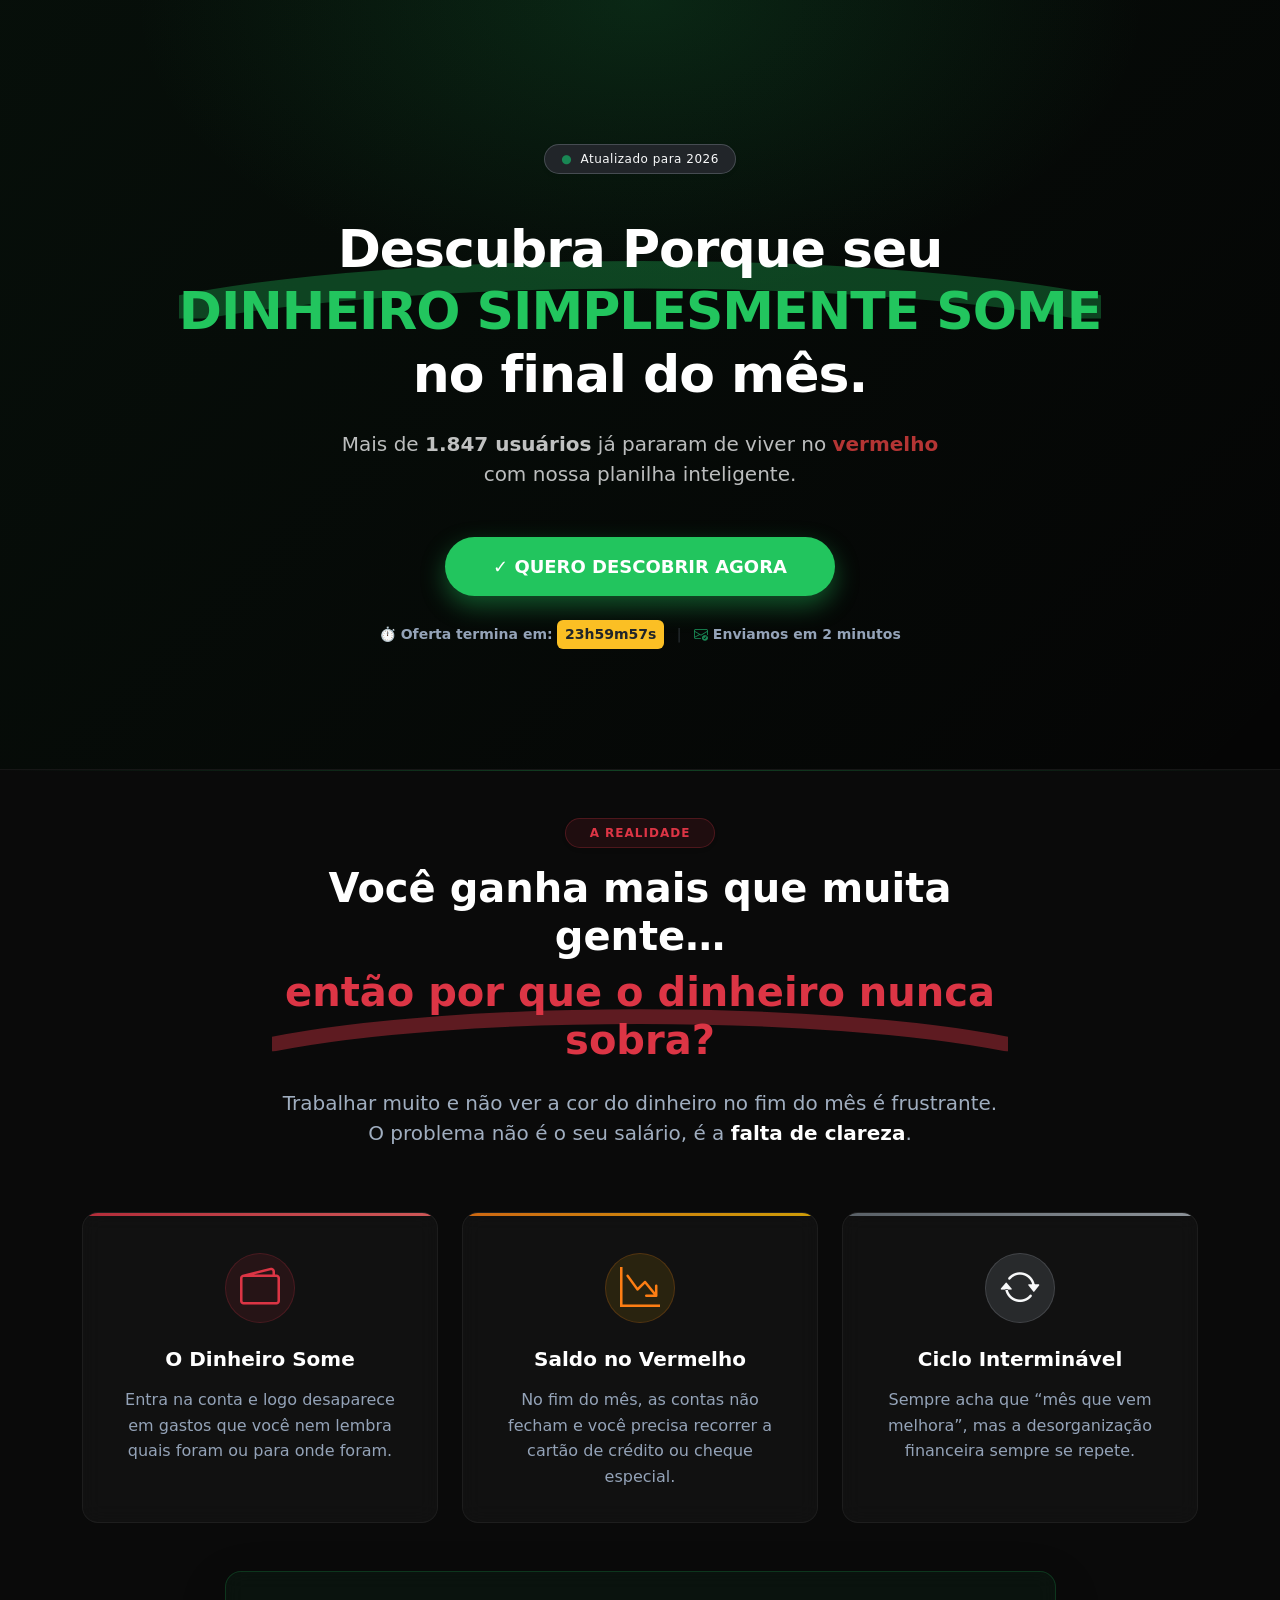
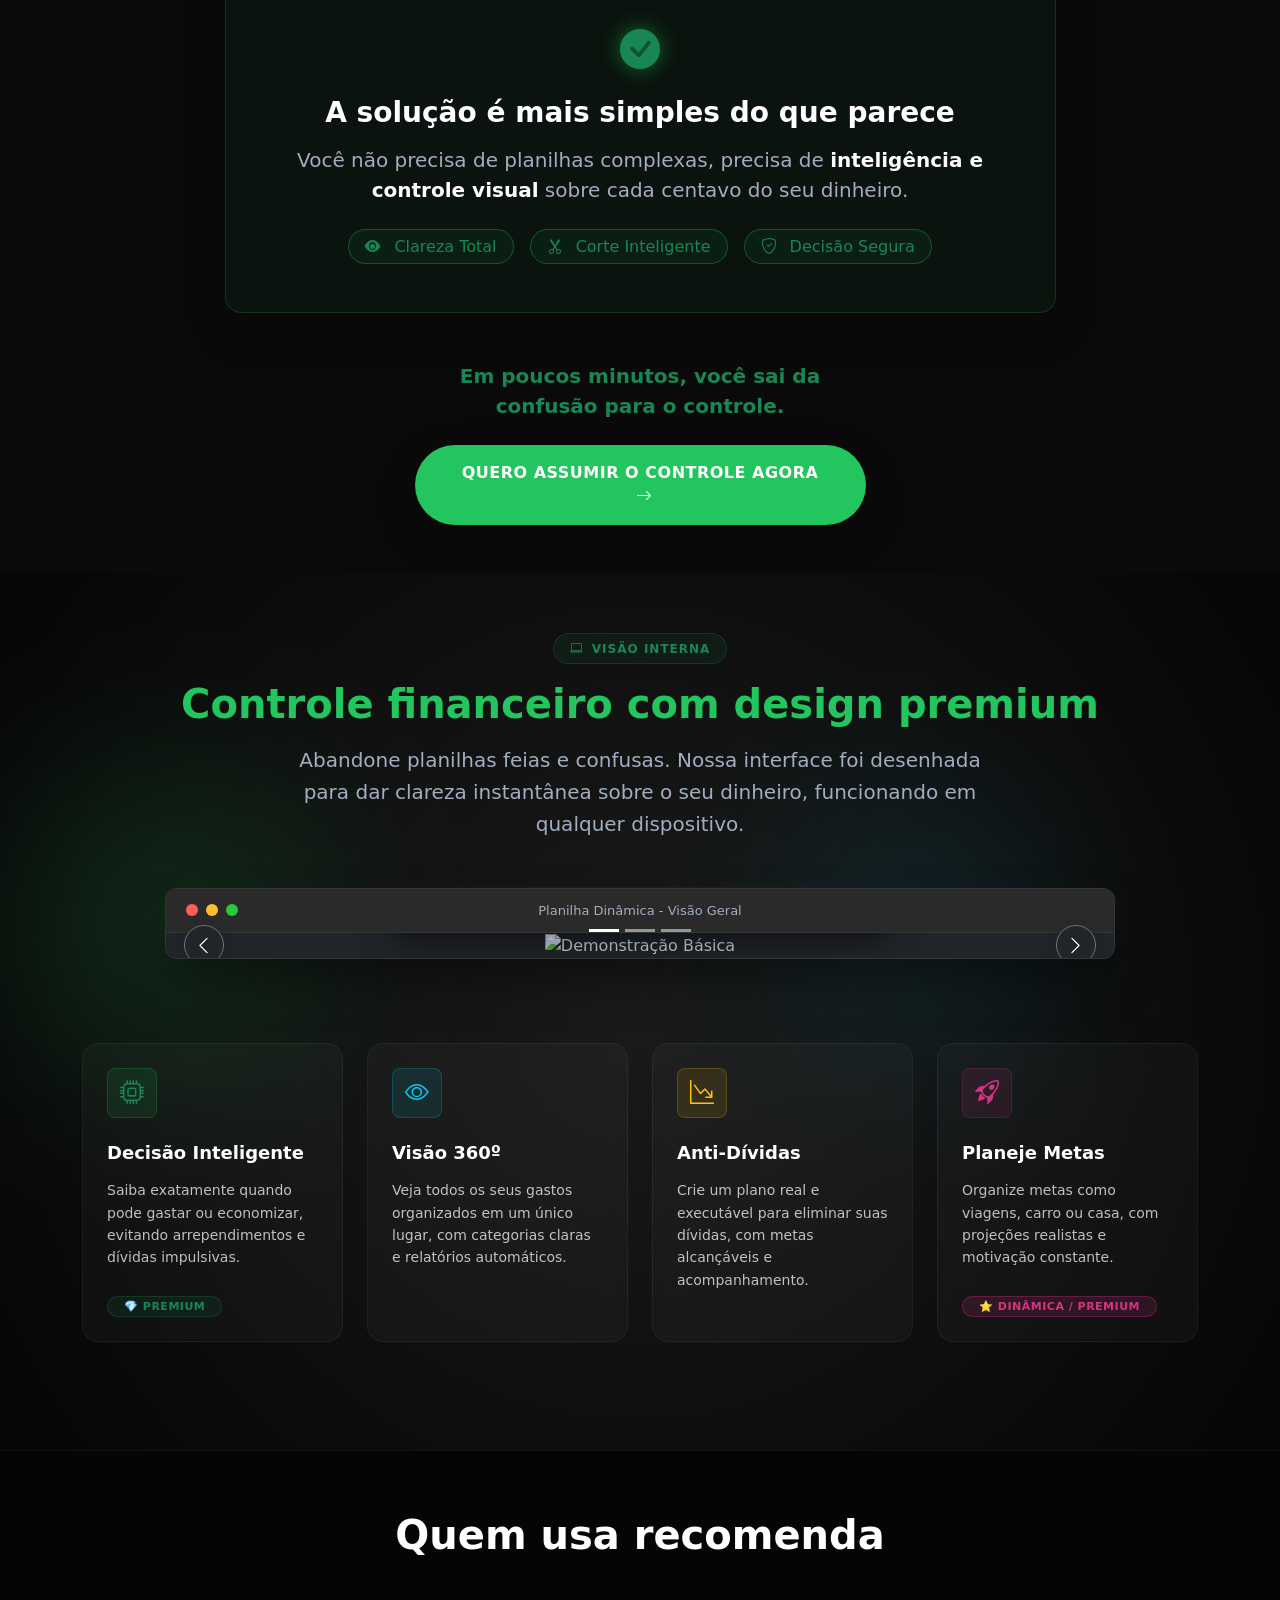
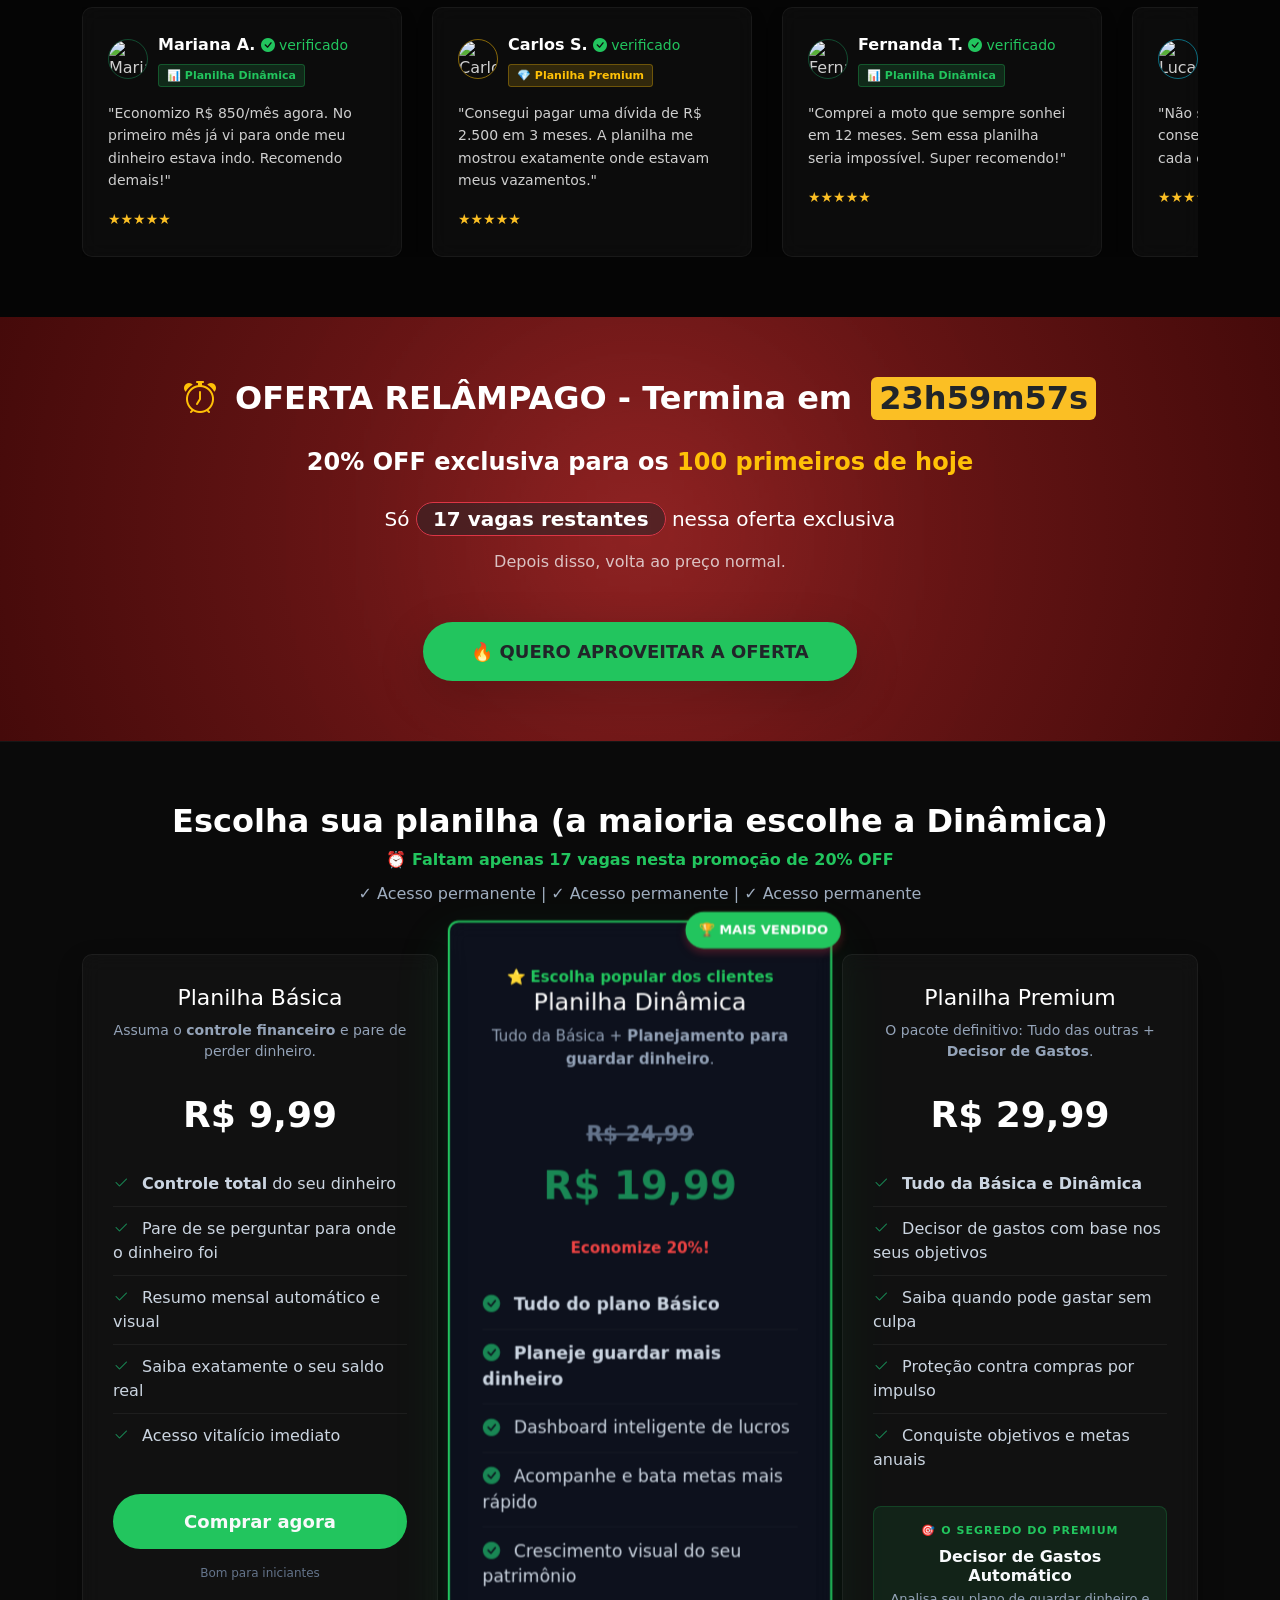
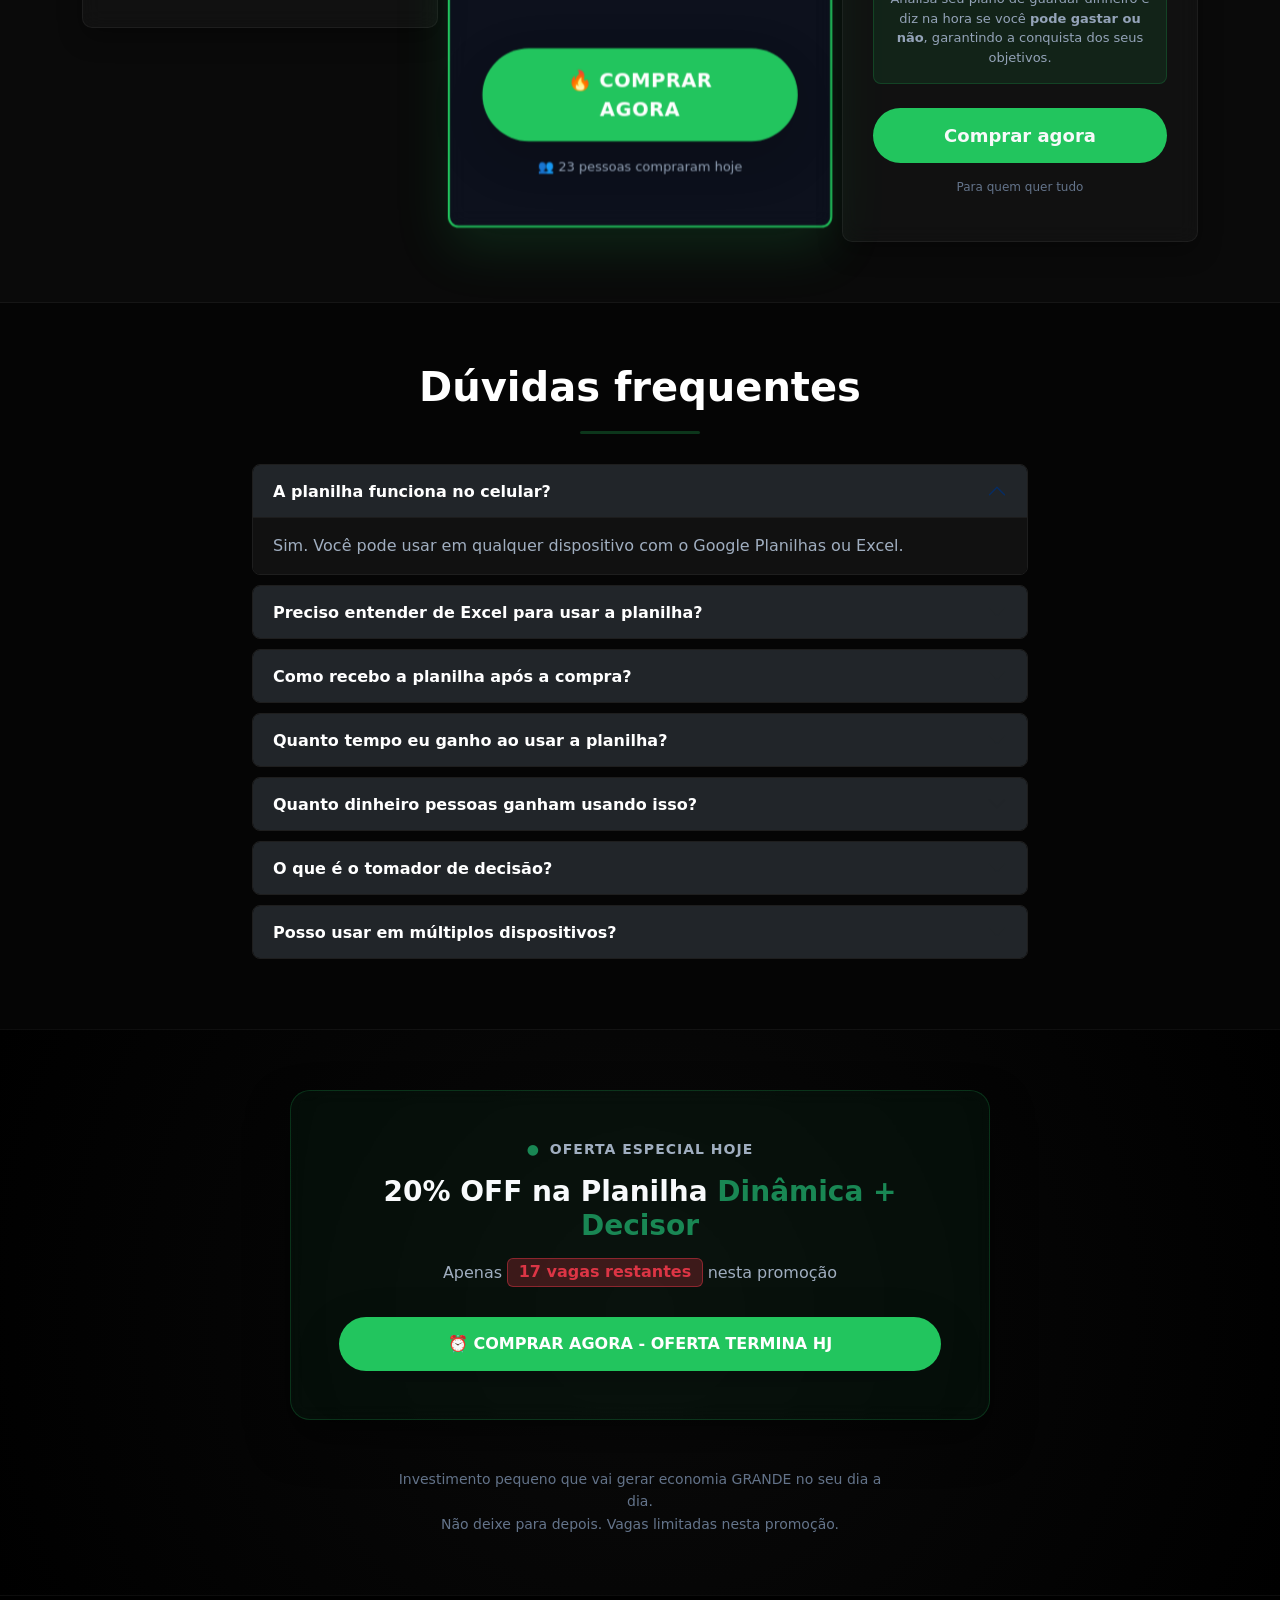
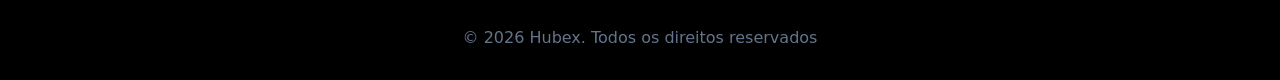
==== commit 22cea144: "Add files via upload" ====
--- a/Planilha/index.html
+++ b/Planilha/index.html
@@ -10,398 +10,630 @@
     <noscript>
         <link href="https://cdn.jsdelivr.net/npm/bootstrap@5.3.2/dist/css/bootstrap.min.css" rel="stylesheet">
     </noscript>
+    <link rel="stylesheet" href="https://cdn.jsdelivr.net/npm/bootstrap-icons@1.11.1/font/bootstrap-icons.css">
     <link rel="stylesheet" href="style.css">
 </head>
 
 <body>
     <!-- HERO -->
-    <section class="hero text-center">
-
-        <div class="container">
-            <p style="color: rgb(223, 10, 10);  font-size: 18px; font-weight: bold;">⚠️ Enquanto você lê isso, seu
-                dinheiro está indo embora.</p>
-            <h1>
-                Descubra para onde<br>
-                <span style="color:#22c55e; font-weight: bold;">REALMENTE está indo seu dinheiro</span><br>
-                e volte a dormir tranquilo(a).
+    <section class="hero text-center position-relative overflow-hidden" style="background: #050505;">
+        <!-- Decoradores Glow Effect -->
+        <div class="position-absolute top-0 start-50 translate-middle-x" style="width: 80%; height: 300px; background: radial-gradient(ellipse at top, rgba(34,197,94,0.15), transparent 70%); z-index: 0;"></div>
+        
+        <div class="container position-relative z-1 pt-4">
+            <div class="d-inline-block mb-4 slide-up" style="animation-delay: 0.1s;">
+                <span class="badge bg-dark border border-secondary border-opacity-50 text-light px-3 py-2 rounded-pill shadow-sm" style="letter-spacing: 0.5px; font-weight: 500;">
+                    <span class="text-success me-1">●</span> Atualizado para 2026
+                </span>
+            </div>
+            
+            <h1 class="display-4 fw-bold text-white mb-4 slide-up" style="animation-delay: 0.2s; letter-spacing: -1px; line-height: 1.2;">
+                Descubra Porque seu<br>
+                <span class="position-relative d-inline-block">
+                    <span style="color:#22c55e;">DINHEIRO SIMPLESMENTE SOME</span>
+                    <svg class="position-absolute w-100 start-0 translate-middle-y" style="bottom: -10px; z-index: -1; left: 0;" viewBox="0 0 200 15" fill="none" xmlns="http://www.w3.org/2000/svg" preserveAspectRatio="none"><path d="M0 13C50 3 150 3 200 13" stroke="rgba(34,197,94,0.3)" stroke-width="6" stroke-linecap="round"/></svg>
+                </span><br>
+                no final do mês.
             </h1>
-            <p class="mt-4" style="font-size: 18px;">
-                Mais de <strong>1.847 usuários</strong> já assumiram o controle do dinheiro e pararam de viver no
-                vermelho.
+            
+            <p class="mt-4 text-light opacity-75 slide-up" style="font-size: 20px; max-width: 600px; margin: 0 auto; animation-delay: 0.3s;">
+                Mais de <strong class="text-white">1.847 usuários</strong> já pararam de viver no
+                <span style="color: #ef4444; font-weight: bold;">vermelho</span> com nossa planilha inteligente.
             </p>
-            <a href="#comprar" class="btn btn-main btn-lg mt-4">
-                ✓ Quero descobrir agora
-            </a>
-            <p style="margin-top: 20px; font-size: 14px; color: #cfcfcf;">
-                ⏱️ <strong>Oferta termina em:</strong> <span id="countdown" class="countdown">23h59m58s</span> |
-                <strong>Enviamos em 2 minutos por e-mail</strong>
+            
+            <div class="mt-5 slide-up" style="animation-delay: 0.4s;">
+                <a href="#comprar" class="btn btn-success btn-lg fw-bold py-3 px-5 shadow-lg rounded-pill" style="font-size: 18px; transition: transform 0.2s, box-shadow 0.2s; background: #22c55e; border: none; box-shadow: 0 10px 25px rgba(34,197,94,0.4) !important;">
+                    ✓ QUERO DESCOBRIR AGORA
+                </a>
+            </div>
+            
+            <p class="mt-4 slide-up" style="font-size: 14px; color: #94a3b8; animation-delay: 0.5s;">
+                ⏱️ <strong>Oferta termina em:</strong> <span id="countdown" class="countdown px-2 py-1 rounded text-dark fw-bold" style="background: #fbbf24;">23h59m58s</span> <span class="mx-2 opacity-25">|</span>
+                <strong><i class="bi bi-envelope-check text-success"></i> Enviamos em 2 minutos</strong>
             </p>
         </div>
     </section>
 
 
     <!-- PROBLEMA -->
-    <section class="section section-light">
-
-        <div class="container text-center">
-            <h2 class="title">
-                Por que você sente que o dinheiro desaparece?
+    <section class="py-5" style="background-color: #0a0a0a; border-top: 1px solid rgba(255,255,255,0.05); position: relative; overflow: hidden;">
+        <!-- Decorador sutil -->
+        <div class="position-absolute top-0 start-50 translate-middle-x" style="width: 100%; height: 1px; background: linear-gradient(90deg, transparent, rgba(34,197,94,0.3), transparent);"></div>
+        
+        <div class="container position-relative z-1">
+
+            <!-- HEADLINE -->
+            <div class="row justify-content-center text-center mb-5">
+                <div class="col-lg-8">
+                    <span class="badge bg-danger bg-opacity-10 text-danger border border-danger border-opacity-25 px-4 py-2 rounded-pill mb-3 text-uppercase shadow-sm" style="letter-spacing: 1px; font-weight: 700;">A Realidade</span>
+                    <h2 class="fw-bold display-6 mb-3 text-white">
+                        Você ganha mais que muita gente…<br>
+                        <span class="text-danger position-relative d-inline-block mt-2">
+                            então por que o dinheiro nunca sobra?
+                            <svg class="position-absolute w-100 start-0 translate-middle-y" style="bottom: -15px; z-index: -1; left: 0;" viewBox="0 0 200 15" fill="none" xmlns="http://www.w3.org/2000/svg" preserveAspectRatio="none"><path d="M0 13C50 3 150 3 200 13" stroke="#dc3545" stroke-width="4" stroke-linecap="round" opacity="0.4"/></svg>
+                        </span>
+                    </h2>
+                    <p class="fs-5 mt-4" style="color: #a0aec0;">
+                        Trabalhar muito e não ver a cor do dinheiro no fim do mês é frustrante. O problema não é o seu salário, é a <strong class="text-white">falta de clareza</strong>.
+                    </p>
+                </div>
+            </div>
+
+            <!-- SINTOMAS DO PROBLEMA (CARDS MODERNOS) -->
+            <div class="row g-4 justify-content-center mb-5">
+                <div class="col-md-6 col-lg-4">
+                    <div class="card h-100 border-0 rounded-4 position-relative overflow-hidden p-2" style="background: rgba(255,255,255,0.03); backdrop-filter: blur(10px); border: 1px solid rgba(255,255,255,0.05) !important; transition: transform 0.3s ease;">
+                        <div class="position-absolute top-0 start-0 w-100" style="height: 3px; background: linear-gradient(90deg, #dc3545, #ff6b6b); opacity: 0.8;"></div>
+                        <div class="card-body p-4 text-center">
+                            <div class="bg-danger bg-opacity-10 text-danger rounded-circle d-inline-flex align-items-center justify-content-center mb-4 mt-2" style="width: 70px; height: 70px; border: 1px solid rgba(220,53,69,0.2);">
+                                <i class="bi bi-wallet2 fs-1"></i>
+                            </div>
+                            <h5 class="fw-bold text-white mb-3">O Dinheiro Some</h5>
+                            <p class="mb-0" style="color: #94a3b8; line-height: 1.6;">Entra na conta e logo desaparece em gastos que você nem lembra quais foram ou para onde foram.</p>
+                        </div>
+                    </div>
+                </div>
+
+                <div class="col-md-6 col-lg-4">
+                    <div class="card h-100 border-0 rounded-4 position-relative overflow-hidden p-2" style="background: rgba(255,255,255,0.03); backdrop-filter: blur(10px); border: 1px solid rgba(255,255,255,0.05) !important; transition: transform 0.3s ease;">
+                        <div class="position-absolute top-0 start-0 w-100" style="height: 3px; background: linear-gradient(90deg, #fd7e14, #ffc107); opacity: 0.8;"></div>
+                        <div class="card-body p-4 text-center">
+                            <div class="bg-warning bg-opacity-10 text-warning rounded-circle d-inline-flex align-items-center justify-content-center mb-4 mt-2" style="width: 70px; height: 70px; border: 1px solid rgba(253,126,20,0.2);">
+                                <i class="bi bi-graph-down-arrow fs-1" style="color: #fd7e14;"></i>
+                            </div>
+                            <h5 class="fw-bold text-white mb-3">Saldo no Vermelho</h5>
+                            <p class="mb-0" style="color: #94a3b8; line-height: 1.6;">No fim do mês, as contas não fecham e você precisa recorrer a cartão de crédito ou cheque especial.</p>
+                        </div>
+                    </div>
+                </div>
+
+                <div class="col-md-6 col-lg-4">
+                    <div class="card h-100 border-0 rounded-4 position-relative overflow-hidden p-2" style="background: rgba(255,255,255,0.03); backdrop-filter: blur(10px); border: 1px solid rgba(255,255,255,0.05) !important; transition: transform 0.3s ease;">
+                        <div class="position-absolute top-0 start-0 w-100" style="height: 3px; background: linear-gradient(90deg, #6c757d, #adb5bd); opacity: 0.8;"></div>
+                        <div class="card-body p-4 text-center">
+                            <div class="bg-secondary bg-opacity-25 text-secondary rounded-circle d-inline-flex align-items-center justify-content-center mb-4 mt-2" style="width: 70px; height: 70px; border: 1px solid rgba(173,181,189,0.2);">
+                                <i class="bi bi-arrow-repeat fs-1 text-light"></i>
+                            </div>
+                            <h5 class="fw-bold text-white mb-3">Ciclo Interminável</h5>
+                            <p class="mb-0" style="color: #94a3b8; line-height: 1.6;">Sempre acha que “mês que vem melhora”, mas a desorganização financeira sempre se repete.</p>
+                        </div>
+                    </div>
+                </div>
+            </div>
+
+            <!-- TRANSIÇÃO PARA SOLUÇÃO -->
+            <div class="row justify-content-center text-center mt-5 mb-4">
+                <div class="col-lg-9">
+                    <div class="p-5 rounded-4 shadow-lg position-relative overflow-hidden" style="background: rgba(34, 197, 94, 0.05); border: 1px solid rgba(34, 197, 94, 0.2); backdrop-filter: blur(10px);">
+                        <i class="bi bi-check-circle-fill text-success fs-1 mb-3 d-inline-block" style="filter: drop-shadow(0 0 10px rgba(34,197,94,0.5));"></i>
+                        <h3 class="fw-bold text-white mb-3 position-relative z-1">A solução é mais simples do que parece</h3>
+                        <p class="fs-5 mb-4 position-relative z-1" style="color: #a0aec0;">Você não precisa de planilhas complexas, precisa de <strong class="text-white">inteligência e controle visual</strong> sobre cada centavo do seu dinheiro.</p>
+                        
+                        <div class="d-flex flex-wrap justify-content-center gap-3 position-relative z-1 mt-4">
+                            <span class="badge bg-success bg-opacity-10 text-success border border-success border-opacity-50 px-3 py-2 rounded-pill fs-6 fw-normal"><i class="bi bi-eye-fill me-2"></i> Clareza Total</span>
+                            <span class="badge bg-success bg-opacity-10 text-success border border-success border-opacity-50 px-3 py-2 rounded-pill fs-6 fw-normal"><i class="bi bi-scissors me-2"></i> Corte Inteligente</span>
+                            <span class="badge bg-success bg-opacity-10 text-success border border-success border-opacity-50 px-3 py-2 rounded-pill fs-6 fw-normal"><i class="bi bi-shield-check me-2"></i> Decisão Segura</span>
+                        </div>
+                    </div>
+                </div>
+            </div>
+
+            <!-- CTA -->
+            <div class="row justify-content-center text-center mt-5">
+                <div class="col-lg-5">
+                    <p class="fs-5 fw-bold text-success mb-4">
+                        Em poucos minutos, você sai da confusão para o controle.
+                    </p>
+                    <a href="#comprar" class="btn btn-success btn-lg w-100 fw-bold py-3 shadow-lg rounded-pill" style="transition: all 0.3s ease; letter-spacing: 0.5px; background: #22c55e; border: none;">
+                        QUERO ASSUMIR O CONTROLE AGORA <i class="bi bi-arrow-right ms-2"></i>
+                    </a>
+                </div>
+            </div>
+
+        </div>
+    </section>
+
+
+    <!-- DEMONSTRAÇÃO -->
+    <section class="section demo-section text-center pb-5">
+        <div class="container position-relative z-1">
+            <div class="d-inline-block mb-3">
+                <span class="badge bg-success bg-opacity-10 text-success px-3 py-2 rounded-pill border border-success border-opacity-25 shadow-sm" style="letter-spacing: 1px; font-weight: 600;"><i class="bi bi-laptop me-1"></i> VISÃO INTERNA</span>
+            </div>
+            <h2 class="title mb-3 fw-bold">
+               <span style="color: #22c55e;"> Controle financeiro com  design premium</span>
             </h2>
-            <img src="/img/news.png" class="img-fluid planilha-img" alt="Demonstração da planilha" loading="lazy"
-                width="850" height="400" decoding="async">
+            <p class="fs-5 mb-5" style="color: #a0aec0; max-width: 700px; margin: 0 auto; line-height: 1.6;">
+                Abandone planilhas feias e confusas. Nossa interface foi desenhada para dar clareza instantânea sobre o seu dinheiro, funcionando em qualquer dispositivo.
+            </p>
+            
+            <div class="position-relative mx-auto" style="max-width: 950px;">
+                <!-- Efeitos de brilho no fundo -->
+                <div class="position-absolute top-50 start-50 translate-middle w-100 h-100" style="background: radial-gradient(circle, rgba(34,197,94,0.15) 0%, rgba(0,0,0,0) 70%); z-index: -1;"></div>
+
+                <div class="window-mockup">
+                    <div class="window-header">
+                        <div class="window-dots">
+                            <div class="window-dot dot-red"></div>
+                            <div class="window-dot dot-yellow"></div>
+                            <div class="window-dot dot-green"></div>
+                        </div>
+                        <div class="window-title">Planilha Dinâmica - Visão Geral</div>
+                    </div>
+                    
+                    <div id="demoCarousel" class="carousel slide carousel-fade" data-bs-ride="carousel">
+                        <!-- Indicators -->
+                        <div class="carousel-indicators mb-3">
+                            <button type="button" data-bs-target="#demoCarousel" data-bs-slide-to="0" class="active" aria-current="true" aria-label="Slide 1"></button>
+                            <button type="button" data-bs-target="#demoCarousel" data-bs-slide-to="1" aria-label="Slide 2"></button>
+                            <button type="button" data-bs-target="#demoCarousel" data-bs-slide-to="2" aria-label="Slide 3"></button>
+                        </div>
+
+                        <div class="carousel-inner bg-dark">
+                            <div class="carousel-item active" data-bs-interval="4000">
+                                <div class="p-0">
+                                    <img src="/img/Basica.png" alt="Demonstração Básica" class="img-fluid w-100 m-0 rounded-0 shadow-none">
+                                </div>
+                                <div class="carousel-caption d-none d-md-block" style="bottom: 25px; background: rgba(15, 23, 42, 0.85); backdrop-filter: blur(12px); border: 1px solid rgba(255,255,255,0.1); border-radius: 12px; padding: 15px 25px; max-width: 500px; margin: 0 auto; left: 0; right: 0; box-shadow: 0 10px 30px rgba(0,0,0,0.5);">
+                                    <h5 class="fw-bold text-white mb-1 d-flex align-items-center justify-content-center gap-2">
+                                        <i class="bi bi-layout-text-window text-success"></i> Visão Básica
+                                    </h5>
+                                    <p class="mb-0 fs-6 text-light opacity-75">Registro simples e direto de todas as suas movimentações.</p>
+                                </div>
+                            </div>
+                            <div class="carousel-item" data-bs-interval="4000">
+                                <div class="p-0">
+                                    <img src="/img/Dinamica.png" alt="Demonstração Dinâmica" class="img-fluid w-100 m-0 rounded-0 shadow-none">
+                                </div>
+                                <div class="carousel-caption d-none d-md-block" style="bottom: 25px; background: rgba(15, 23, 42, 0.85); backdrop-filter: blur(12px); border: 1px solid rgba(255,255,255,0.1); border-radius: 12px; padding: 15px 25px; max-width: 500px; margin: 0 auto; left: 0; right: 0; box-shadow: 0 10px 30px rgba(0,0,0,0.5);">
+                                    <h5 class="fw-bold text-white mb-1 d-flex align-items-center justify-content-center gap-2">
+                                        <i class="bi bi-pie-chart-fill text-warning"></i> Dashboard Dinâmico
+                                    </h5>
+                                    <p class="mb-0 fs-6 text-light opacity-75">Gráficos interativos que mostram para onde seu dinheiro vai.</p>
+                                </div>
+                            </div>
+                            <div class="carousel-item" data-bs-interval="4000">
+                                <div class="p-0">
+                                    <img src="/img/PremiumMockup2.png" alt="Demonstração Premium" class="img-fluid w-100 m-0 rounded-0 shadow-none">
+                                </div>
+                                <div class="carousel-caption d-none d-md-block" style="bottom: 25px; background: rgba(15, 23, 42, 0.85); backdrop-filter: blur(12px); border: 1px solid rgba(255,255,255,0.1); border-radius: 12px; padding: 15px 25px; max-width: 500px; margin: 0 auto; left: 0; right: 0; box-shadow: 0 10px 30px rgba(0,0,0,0.5);">
+                                    <h5 class="fw-bold text-white mb-1 d-flex align-items-center justify-content-center gap-2">
+                                        <i class="bi bi-lightning-charge-fill text-info"></i> Recursos Premium
+                                    </h5>
+                                    <p class="mb-0 fs-6 text-light opacity-75">Planejamento anual e tomador de decisão inteligente.</p>
+                                </div>
+                            </div>
+                        </div>
+                        <button class="carousel-control-prev" type="button" data-bs-target="#demoCarousel" data-bs-slide="prev" style="width: 8%; opacity: 1;">
+                            <span class="carousel-control-prev-icon bg-dark border border-secondary p-3 rounded-circle shadow nav-btn-hover" aria-hidden="true" style="background-size: 1.2rem; width: 2.5rem; height: 2.5rem; transition: 0.2s;"></span>
+                            <span class="visually-hidden">Previous</span>
+                        </button>
+                        <button class="carousel-control-next" type="button" data-bs-target="#demoCarousel" data-bs-slide="next" style="width: 8%; opacity: 1;">
+                            <span class="carousel-control-next-icon bg-dark border border-secondary p-3 rounded-circle shadow nav-btn-hover" aria-hidden="true" style="background-size: 1.2rem; width: 2.5rem; height: 2.5rem; transition: 0.2s;"></span>
+                            <span class="visually-hidden">Next</span>
+                        </button>
+                    </div>
+                </div>
+                
+                <!-- Decoradores visuais fora do carrossel -->
+                <div class="position-absolute top-50 start-0 translate-middle d-none d-lg-block" style="width: 250px; height: 250px; background: #22c55e; filter: blur(100px); opacity: 0.2; z-index: -1;"></div>
+                <div class="position-absolute top-50 end-0 translate-middle d-none d-lg-block" style="width: 200px; height: 200px; background: #0dcaf0; filter: blur(100px); opacity: 0.15; z-index: -1;"></div>
+            </div>
         </div>
 
-        <section class="pt-5">
-            <div class="container">
-                <div class="row justify-content-center">
-                    <div class="col-md-8">
-
-                        <p class="fs-4 fw-semibold">
-                            Pesquisa de 2025: <span style="color: rgb(223, 10, 10);">87% das pessoas não fazem ideia
-                                para onde vai o próprio dinheiro</span>.
-                            Você faz?
-                        </p>
-
-                        <p class="fs-5 mt-4">
-                            <strong style="font-size: larger;">O salário entra… e desaparece.</strong>
-                            <br><br>
-                            O mês nem acabou e a conta já está <span
-                                style="color: rgb(223, 10, 10); font-size: larger; font-weight: bold;">zerada.</span> Boletos chegando,
-                            cartão acumulando e a
-                            sensação de trabalhar muito sem ver o dinheiro sobrar.
-                            <br><br>
-
-                        <p class="fw-semibold fs-5 mt-2" style="color: #22c55e;">
-                            MAS TUDO ISSO PODE SER RESOLVIDO.
-                        </p>
-                        <p class="fs-5">
-                            Pessoas comuns, com salários como o seu, mudaram de situação usando uma função
-                            simples: o <strong style="font-size:larger">tomador de decisão</strong> da nossa planilha. Ele te diz na hora
-                            se você pode gastar, se deve economizar ou se está no limite e te dá controle total
-                            do seu dinheiro.
-                        </p>
-
-                    </div>
+        <!-- BENEFÍCIOS -->
+        <section class="section mt-4">
+            <div class="container position-relative z-1">
+                <div class="row g-4 justify-content-center">
+                    
+                    <div class="col-md-6 col-lg-3">
+                        <div class="card h-100 border-0 rounded-4 text-start p-4 feature-card" style="background: rgba(255,255,255,0.03); backdrop-filter: blur(10px); border: 1px solid rgba(255,255,255,0.05) !important; transition: all 0.3s ease;">
+                            <div class="mb-4 d-inline-flex align-items-center justify-content-center rounded-3" style="width: 50px; height: 50px; background: rgba(34, 197, 94, 0.1); border: 1px solid rgba(34, 197, 94, 0.2);">
+                                <i class="bi bi-cpu text-success fs-4"></i>
+                            </div>
+                            <h5 class="fw-bold text-white mb-3" style="font-size: 18px;">Decisão Inteligente</h5>
+                            <p class="text-light opacity-75 mb-4" style="font-size: 14px; line-height: 1.6;">
+                                Saiba exatamente quando pode gastar ou economizar, evitando arrependimentos e dívidas impulsivas.
+                            </p>
+                            <div class="mt-auto">
+                                <span class="badge bg-success bg-opacity-10 text-success border border-success border-opacity-25 rounded-pill px-3 py-1" style="font-size: 11px; font-weight: 700; letter-spacing: 0.5px;">💎 PREMIUM</span>
+                            </div>
+                        </div>
+                    </div>
+
+                    <div class="col-md-6 col-lg-3">
+                        <div class="card h-100 border-0 rounded-4 text-start p-4 feature-card" style="background: rgba(255,255,255,0.03); backdrop-filter: blur(10px); border: 1px solid rgba(255,255,255,0.05) !important; transition: all 0.3s ease;">
+                            <div class="mb-4 d-inline-flex align-items-center justify-content-center rounded-3" style="width: 50px; height: 50px; background: rgba(13, 202, 240, 0.1); border: 1px solid rgba(13, 202, 240, 0.2);">
+                                <i class="bi bi-eye text-info fs-4"></i>
+                            </div>
+                            <h5 class="fw-bold text-white mb-3" style="font-size: 18px;">Visão 360º</h5>
+                            <p class="text-light opacity-75 mb-0" style="font-size: 14px; line-height: 1.6;">
+                                Veja todos os seus gastos organizados em um único lugar, com categorias claras e relatórios automáticos.
+                            </p>
+                        </div>
+                    </div>
+
+                    <div class="col-md-6 col-lg-3">
+                        <div class="card h-100 border-0 rounded-4 text-start p-4 feature-card" style="background: rgba(255,255,255,0.03); backdrop-filter: blur(10px); border: 1px solid rgba(255,255,255,0.05) !important; transition: all 0.3s ease;">
+                            <div class="mb-4 d-inline-flex align-items-center justify-content-center rounded-3" style="width: 50px; height: 50px; background: rgba(255, 193, 7, 0.1); border: 1px solid rgba(255, 193, 7, 0.2);">
+                                <i class="bi bi-graph-down-arrow text-warning fs-4"></i>
+                            </div>
+                            <h5 class="fw-bold text-white mb-3" style="font-size: 18px;">Anti-Dívidas</h5>
+                            <p class="text-light opacity-75 mb-0" style="font-size: 14px; line-height: 1.6;">
+                                Crie um plano real e executável para eliminar suas dívidas, com metas alcançáveis e acompanhamento.
+                            </p>
+                        </div>
+                    </div>
+
+                    <div class="col-md-6 col-lg-3">
+                        <div class="card h-100 border-0 rounded-4 text-start p-4 feature-card" style="background: rgba(255,255,255,0.03); backdrop-filter: blur(10px); border: 1px solid rgba(255,255,255,0.05) !important; transition: all 0.3s ease;">
+                            <div class="mb-4 d-inline-flex align-items-center justify-content-center rounded-3" style="width: 50px; height: 50px; background: rgba(214, 51, 132, 0.1); border: 1px solid rgba(214, 51, 132, 0.2);">
+                                <i class="bi bi-rocket-takeoff fs-4" style="color: #d63384;"></i>
+                            </div>
+                            <h5 class="fw-bold text-white mb-3" style="font-size: 18px;">Planeje Metas</h5>
+                            <p class="text-light opacity-75 mb-4" style="font-size: 14px; line-height: 1.6;">
+                                Organize metas como viagens, carro ou casa, com projeções realistas e motivação constante.
+                            </p>
+                            <div class="mt-auto">
+                                <span class="badge rounded-pill px-3 py-1" style="background: rgba(214, 51, 132, 0.15); color: #d63384; border: 1px solid rgba(214, 51, 132, 0.3); font-size: 11px; font-weight: 700; letter-spacing: 0.5px;">⭐ DINÂMICA / PREMIUM</span>
+                            </div>
+                        </div>
+                    </div>
+
                 </div>
             </div>
         </section>
     </section>
 
-
-    <!-- DEMONSTRAÇÃO -->
-    <section class="section new-section text-center">
+    <!-- DEPOIMENTOS -->
+    <section class="section" style="background-color: #050505; border-top: 1px solid rgba(255,255,255,0.05);">
 
         <div class="container">
-            <h2 class="title">
-                Imagine ter controle total do seu dinheiro
-            </h2>
-            <img src="/img/analise-financeira.png" class="img-fluid planilha-img" alt="Demonstração da planilha"
-                loading="lazy" width="850" height="500" decoding="async">
-        </div>
-
-        <!-- BENEFÍCIOS -->
-        <section class="section">
-            <div class="container">
-                <div class="row g-4">
-                    <div class="col-md-3">
-                        <div class="card-custom">
-                            <h5>💰 Tomador de decisão inteligente</h5>
-                            <p>
-                                Saiba exatamente quando pode gastar ou economizar,
-                                evitando arrependimentos e dívidas impulsivas.
-                            </p>
-                        </div>
-                    </div>
-
-                    <div class="col-md-3">
-                        <div class="card-custom">
-                            <h5>📊 Visão 360º dos seus gastos</h5>
-                            <p>
-                                Veja todos os seus gastos organizados em um único lugar,
-                                com categorias claras e relatórios mensais automáticos.
-                            </p>
-                        </div>
-                    </div>
-
-                    <div class="col-md-3">
-                        <div class="card-custom">
-                            <h5>📉 Plano para acabar com dívidas</h5>
-                            <p>
-                                Crie um plano real e executável para eliminar suas dívidas,
-                                com metas alcançáveis e acompanhamento visual.
-                            </p>
-                        </div>
-                    </div>
-
-                    <div class="col-md-3">
-                        <div class="card-custom">
-                            <h5>🚀 Planeje e conquiste suas metas</h5>
-                            <p>
-                                Organize metas como viagens, carro ou casa própria,
-                                com projeções realistas e motivação constante.
-                            </p>
-                        </div>
-                    </div>
-                </div>
-            </div>
-        </section>
-    </section>
-
-    <!-- DEPOIMENTOS -->
-    <section class="section section-light">
-
-        <div class="container">
-            <h2 class="title text-center">
+            <h2 class="title text-center text-white mb-5">
                 Quem usa recomenda
             </h2>
-            <div class="carousel-wrapper">
+            <div class="carousel-wrapper mt-0">
                 <div class="carousel-track">
-                    <div class="depoimento">
+                    <div class="depoimento text-start" style="background: rgba(255,255,255,0.03); backdrop-filter: blur(10px); border: 1px solid rgba(255,255,255,0.05); color: #cfcfcf;">
                         <div class="depoimento-header">
-                            <img src="/img/mariana.jpg" class="foto-depoimento" alt="Mariana A." loading="lazy"
-                                width="40" height="40" decoding="async">
+                            <img src="/img/mariana.jpg" class="foto-depoimento border border-success border-opacity-50" alt="Mariana A." loading="lazy" width="40" height="40" decoding="async">
                             <div>
-                                <strong>Mariana A.</strong>
-                                <small style="color: #22c55e;">✓ verificado</small>
-                            </div>
-                        </div>
-                        <p>"Economizo R$ 850/mês agora. No primeiro mês já vi para onde meu dinheiro estava indo.
-                            Recomendo demais!"</p>
-                        <small style="color: #22c55e;">⭐⭐⭐⭐⭐</small>
-                    </div>
-                    <div class="depoimento">
+                                <strong class="text-white">Mariana A.</strong>
+                                <small style="color: #22c55e;"><i class="bi bi-check-circle-fill"></i> verificado</small>
+                                <div style="margin-top: 5px;">
+                                    <span style="background: rgba(34, 197, 94, 0.15); color: #22c55e; padding: 4px 8px; border-radius: 3px; font-size: 11px; font-weight: bold; border: 1px solid rgba(34, 197, 94, 0.3);">📊 Planilha Dinâmica</span>
+                                </div>
+                            </div>
+                        </div>
+                        <p class="mt-3" style="font-size: 14px; line-height: 1.6;">"Economizo R$ 850/mês agora. No primeiro mês já vi para onde meu dinheiro estava indo. Recomendo demais!"</p>
+                        <small style="color: #fbbf24; font-size: 14px;">★★★★★</small>
+                    </div>
+                    
+                    <div class="depoimento text-start" style="background: rgba(255,255,255,0.03); backdrop-filter: blur(10px); border: 1px solid rgba(255,255,255,0.05); color: #cfcfcf;">
                         <div class="depoimento-header">
-                            <img src="/img/carlos.jpg" class="foto-depoimento" alt="Carlos S." loading="lazy" width="40"
-                                height="40" decoding="async">
+                            <img src="/img/carlos.jpg" class="foto-depoimento border border-warning border-opacity-50" alt="Carlos S." loading="lazy" width="40" height="40" decoding="async">
                             <div>
-                                <strong>Carlos S.</strong>
-                                <small style="color: #22c55e;">✓ verificado</small>
-                            </div>
-                        </div>
-                        <p>"Consegui pagar uma dívida de R$ 2.500 em 3 meses. A planilha me mostrou exatamente onde
-                            estavam meus vazamentos."</p>
-                        <small style="color: #22c55e;">⭐⭐⭐⭐⭐</small>
-                    </div>
-                    <div class="depoimento">
+                                <strong class="text-white">Carlos S.</strong>
+                                <small style="color: #22c55e;"><i class="bi bi-check-circle-fill"></i> verificado</small>
+                                <div style="margin-top: 5px;">
+                                    <span style="background: rgba(255, 193, 7, 0.15); color: #ffc107; padding: 4px 8px; border-radius: 3px; font-size: 11px; font-weight: bold; border: 1px solid rgba(255, 193, 7, 0.3);">💎 Planilha Premium</span>
+                                </div>
+                            </div>
+                        </div>
+                        <p class="mt-3" style="font-size: 14px; line-height: 1.6;">"Consegui pagar uma dívida de R$ 2.500 em 3 meses. A planilha me mostrou exatamente onde estavam meus vazamentos."</p>
+                        <small style="color: #fbbf24; font-size: 14px;">★★★★★</small>
+                    </div>
+                    
+                    <div class="depoimento text-start" style="background: rgba(255,255,255,0.03); backdrop-filter: blur(10px); border: 1px solid rgba(255,255,255,0.05); color: #cfcfcf;">
                         <div class="depoimento-header">
-                            <img src="/img/fernanda.jpg" class="foto-depoimento" alt="Fernanda T." loading="lazy"
-                                width="40" height="40" decoding="async">
+                            <img src="/img/fernanda.jpg" class="foto-depoimento border border-success border-opacity-50" alt="Fernanda T." loading="lazy" width="40" height="40" decoding="async">
                             <div>
-                                <strong>Fernanda T.</strong>
-                                <small style="color: #22c55e;">✓ verificado</small>
-                            </div>
-                        </div>
-                        <p>"Comprei a moto que sempre sonhei em 7 meses. Sem essa planilha seria impossível. Super
-                            recomendo!"</p>
-                        <small style="color: #22c55e;">⭐⭐⭐⭐⭐</small>
-                    </div>
-                    <div class="depoimento">
+                                <strong class="text-white">Fernanda T.</strong>
+                                <small style="color: #22c55e;"><i class="bi bi-check-circle-fill"></i> verificado</small>
+                                <div style="margin-top: 5px;">
+                                    <span style="background: rgba(34, 197, 94, 0.15); color: #22c55e; padding: 4px 8px; border-radius: 3px; font-size: 11px; font-weight: bold; border: 1px solid rgba(34, 197, 94, 0.3);">📊 Planilha Dinâmica</span>
+                                </div>
+                            </div>
+                        </div>
+                        <p class="mt-3" style="font-size: 14px; line-height: 1.6;">"Comprei a moto que sempre sonhei em 12 meses. Sem essa planilha seria impossível. Super recomendo!"</p>
+                        <small style="color: #fbbf24; font-size: 14px;">★★★★★</small>
+                    </div>
+                    
+                    <div class="depoimento text-start" style="background: rgba(255,255,255,0.03); backdrop-filter: blur(10px); border: 1px solid rgba(255,255,255,0.05); color: #cfcfcf;">
                         <div class="depoimento-header">
-                            <img src="/img/Lucas.jpg" class="foto-depoimento" alt="Lucas O." loading="lazy" width="40"
-                                height="40" decoding="async">
+                            <img src="/img/Lucas.jpg" class="foto-depoimento border border-info border-opacity-50" alt="Lucas O." loading="lazy" width="40" height="40" decoding="async">
                             <div>
-                                <strong>Lucas O.</strong>
-                                <small style="color: #22c55e;">✓ verificado</small>
-                            </div>
-                        </div>
-                        <p>"Não sou tech, e ainda assim consegui usar em 5 minutos. Valeu cada centavo investido aqui."
-                        </p>
-                        <small style="color: #22c55e;">⭐⭐⭐⭐⭐</small>
-                    </div>
-                    <div class="depoimento">
+                                <strong class="text-white">Lucas O.</strong>
+                                <small style="color: #22c55e;"><i class="bi bi-check-circle-fill"></i> verificado</small>
+                                <div style="margin-top: 5px;">
+                                    <span style="background: rgba(13, 202, 240, 0.15); color: #0dcaf0; padding: 4px 8px; border-radius: 3px; font-size: 11px; font-weight: bold; border: 1px solid rgba(13, 202, 240, 0.3);">✓ Planilha Básica</span>
+                                </div>
+                            </div>
+                        </div>
+                        <p class="mt-3" style="font-size: 14px; line-height: 1.6;">"Não sou tech, e ainda assim consegui usar em 5 minutos. Valeu cada centavo investido aqui."</p>
+                        <small style="color: #fbbf24; font-size: 14px;">★★★★★</small>
+                    </div>
+                    
+                    <div class="depoimento text-start" style="background: rgba(255,255,255,0.03); backdrop-filter: blur(10px); border: 1px solid rgba(255,255,255,0.05); color: #cfcfcf;">
                         <div class="depoimento-header">
-                            <img src="/img/juliana.jpg" class="foto-depoimento" alt="Juliana M." loading="lazy"
-                                width="40" height="40" decoding="async">
+                            <img src="/img/juliana.jpg" class="foto-depoimento border border-success border-opacity-50" alt="Juliana M." loading="lazy" width="40" height="40" decoding="async">
                             <div>
-                                <strong>Juliana M.</strong>
-                                <small style="color: #22c55e;">✓ verificado</small>
-                            </div>
-                        </div>
-                        <p>"Estou gerando R$ 1.200/mês em renda extra agora que enxergo melhor minhas contas. Mudou
-                            TUDO!"</p>
-                        <small style="color: #22c55e;">⭐⭐⭐⭐⭐</small>
-                    </div>
-                    <div class="depoimento">
+                                <strong class="text-white">Juliana M.</strong>
+                                <small style="color: #22c55e;"><i class="bi bi-check-circle-fill"></i> verificado</small>
+                                <div style="margin-top: 5px;">
+                                    <span style="background: rgba(34, 197, 94, 0.15); color: #22c55e; padding: 4px 8px; border-radius: 3px; font-size: 11px; font-weight: bold; border: 1px solid rgba(34, 197, 94, 0.3);">📊 Planilha Dinâmica</span>
+                                </div>
+                            </div>
+                        </div>
+                        <p class="mt-3" style="font-size: 14px; line-height: 1.6;">"Estou gerando R$ 1.200/mês em renda extra agora que enxergo melhor minhas contas. Mudou TUDO!"</p>
+                        <small style="color: #fbbf24; font-size: 14px;">★★★★★</small>
+                    </div>
+                    
+                    <div class="depoimento text-start" style="background: rgba(255,255,255,0.03); backdrop-filter: blur(10px); border: 1px solid rgba(255,255,255,0.05); color: #cfcfcf;">
                         <div class="depoimento-header">
-                            <img src="/img/Rafael.jpg" class="foto-depoimento" alt="Rafael D." loading="lazy" width="40"
-                                height="40" decoding="async">
+                            <img src="/img/Rafael.jpg" class="foto-depoimento border border-warning border-opacity-50" alt="Rafael D." loading="lazy" width="40" height="40" decoding="async">
                             <div>
-                                <strong>Rafael D.</strong>
-                                <small style="color: #22c55e;">✓ verificado</small>
-                            </div>
-                        </div>
-                        <p>"Eliminei R$ 3.200 em gastos desnecessários em um semestre. Agora tenho fundo de emergência
-                            de R$ 8k."</p>
-                        <small style="color: #22c55e;">⭐⭐⭐⭐⭐</small>
+                                <strong class="text-white">Rafael D.</strong>
+                                <small style="color: #22c55e;"><i class="bi bi-check-circle-fill"></i> verificado</small>
+                                <div style="margin-top: 5px;">
+                                    <span style="background: rgba(255, 193, 7, 0.15); color: #ffc107; padding: 4px 8px; border-radius: 3px; font-size: 11px; font-weight: bold; border: 1px solid rgba(255, 193, 7, 0.3);">💎 Planilha Premium</span>
+                                </div>
+                            </div>
+                        </div>
+                        <p class="mt-3" style="font-size: 14px; line-height: 1.6;">"Eliminei R$ 3.200 em gastos desnecessários em um semestre. Agora tenho fundo de emergência de R$ 8k."</p>
+                        <small style="color: #fbbf24; font-size: 14px;">★★★★★</small>
                     </div>
                 </div>
             </div>
         </div>
     </section>
 
-    <!-- GARANTIA -->
-    <section class="section" style="background: rgba(34, 197, 94, 0.1);">
-        <div class="container text-center">
-            <h2 class="title" style="color: #22c55e;">🛡️ GARANTIA DE 30 DIAS - RISCO ZERO</h2>
-            <p class="fs-5 mb-4">
-                Teste por 30 dias. Se não vir resultados, devolvemos <strong>100% do seu dinheiro</strong>.
-                <br><strong>Sem burocracia e sem pedir explicações.</strong>
-            </p>
-            <p style="font-size: 14px; color: #666;">
-                Você não corre risco nenhum – só está a um clique de tomar o controle das suas finanças.
-            </p>
-        </div>
-    </section>
-
     <!-- URGÊNCIA -->
-    <section class="section bg-danger text-white text-center">
-        <div class="container">
-            <h2 class="title text-white" style="font-size: clamp(20px, 5vw, 32px);">⏰ OFERTA RELÂMPAGO - Termina em
-                <span id="countdown2" class="countdown">23h59m58s</span>
+    <section class="section text-white text-center position-relative overflow-hidden" style="background: radial-gradient(circle at center, #7f1d1d 0%, #450a0a 100%);">
+        <!-- Decorador -->
+        <div class="position-absolute top-50 start-50 translate-middle" style="width: 300px; height: 300px; background: #ef4444; filter: blur(120px); opacity: 0.2; z-index: 0;"></div>
+        
+        <div class="container position-relative z-1">
+            <h2 class="title text-white mb-4" style="font-size: clamp(20px, 5vw, 32px);">
+                <i class="bi bi-alarm me-2 text-warning"></i> OFERTA RELÂMPAGO - Termina em
+                <span id="countdown2" class="countdown text-dark px-2 rounded-2 ms-2" style="background: #fbbf24;">23h59m58s</span>
             </h2>
             <p class="fs-4 fw-bold mb-4" style="font-size: clamp(16px, 4vw, 24px);">
-                20% OFF exclusiva para os <strong>100 primeiros de hoje</strong> – promoção relâmpago
+                20% OFF exclusiva para os <strong class="text-warning">100 primeiros de hoje</strong>
             </p>
-            <p class="fs-5 mb-3" style="font-size: clamp(14px, 3.5vw, 18px);">Só <span
-                    style="background: rgba(0,0,0,0.3); padding: 5px 10px; border-radius: 5px;"><strong>17 vagas
-                        restantes</strong></span> nessa oferta exclusiva – quando acabar, volta ao preço normal</p>
-            <p class="mb-4" style="font-size: clamp(13px, 3vw, 16px);">
+            <p class="fs-5 mb-3" style="font-size: clamp(14px, 3.5vw, 18px);">Só <span class="bg-dark bg-opacity-50 px-3 py-1 rounded-pill border border-danger fw-bold text-white">17 vagas restantes</span> nessa oferta exclusiva</p>
+            <p class="mb-5 text-light opacity-75" style="font-size: clamp(13px, 3vw, 16px);">
                 Depois disso, volta ao preço normal.
             </p>
-            <a href="#comprar" class="btn btn-light btn-lg mt-3"
-                style="color: #f0f9f0;; font-weight: bold; width: 100%; max-width: 350px; font-size: clamp(12px, 3vw, 16px);">
-                🔥 APROVEITAR A OFERTA AGORA
+            <a href="#comprar" class="btn btn-warning btn-lg fw-bold text-dark px-5 py-3 rounded-pill shadow-lg" style="transition: transform 0.2s; font-size: clamp(14px, 3vw, 18px);">
+                🔥 QUERO APROVEITAR A OFERTA
             </a>
         </div>
     </section>
 
-    <!-- DÚVIDAS -->
-    <section class="section new-section">
+    <!-- CTA FINAL -->
+    <section class="section" id="comprar" style="background-color: #0a0a0a; border-top: 1px solid rgba(255,255,255,0.05); border-bottom: 1px solid rgba(255,255,255,0.05);">
+        <div class="container position-relative z-1">
+
+            <h2 class="text-center mb-2 text-white fw-bold">Escolha sua planilha (a maioria escolhe a Dinâmica)</h2>
+            <p class="text-center" style="color: #22c55e; font-weight: bold; margin-bottom: 10px;">⏰ Faltam apenas 17 vagas nesta promoção de 20% OFF</p>
+            <p class="text-center mb-5" style="color: #a0aec0;">✓ Acesso permanente | ✓ Acesso permanente | ✓ Acesso permanente</p>
+
+            <div class="row justify-content-center g-4">
+
+                <!-- PLANO BÁSICO -->
+                <div class="col-md-4">
+                    <div class="plano-card text-center" style="background: rgba(255,255,255,0.03); backdrop-filter: blur(10px); border: 1px solid rgba(255,255,255,0.05);">
+                        <h4 class="text-white">Planilha Básica</h4>
+                        <p style="color: #94a3b8; min-height: 48px;">Assuma o <strong>controle financeiro</strong> e pare de perder dinheiro.</p>
+
+                        <div class="price text-white">
+                            R$ 9,99
+                        </div>
+
+                        <ul class="lista-beneficios" style="color: #cfcfcf;">
+                            <li style="border-color: rgba(255,255,255,0.05);"><i class="bi bi-check2 text-success me-2"></i> <strong>Controle total</strong> do seu dinheiro</li>
+                            <li style="border-color: rgba(255,255,255,0.05);"><i class="bi bi-check2 text-success me-2"></i> Pare de se perguntar para onde o dinheiro foi</li>
+                            <li style="border-color: rgba(255,255,255,0.05);"><i class="bi bi-check2 text-success me-2"></i> Resumo mensal automático e visual</li>
+                            <li style="border-color: rgba(255,255,255,0.05);"><i class="bi bi-check2 text-success me-2"></i> Saiba exatamente o seu saldo real</li>
+                            <li style="border-color: rgba(255,255,255,0.05);"><i class="bi bi-check2 text-success me-2"></i> Acesso vitalício imediato</li>
+                        </ul>
+
+                        <a href="#" class="btn btn-outline-light mt-3 w-100 fw-bold rounded-pill" style="border-color: rgba(255,255,255,0.2);">
+                            Comprar agora
+                        </a>
+                        <p style="margin-top: 15px; font-size: 12px; color: #64748b;">
+                            Bom para iniciantes
+                        </p>
+                    </div>
+                </div>
+
+                <!-- PLANO DINÂMICO -->
+                <div class="col-md-4">
+                    <div class="plano-card destaque text-center position-relative" style="background: rgba(15, 23, 42, 0.6); backdrop-filter: blur(10px); border: 2px solid #22c55e;">
+
+                        <span class="badge-plano" style="background: #22c55e;">🏆 MAIS VENDIDO</span>
+                        <p style="color: #22c55e; font-weight: bold; margin-top: 10px; margin-bottom: 0;">⭐ Escolha popular dos clientes</p>
+
+                        <h4 class="text-white">Planilha Dinâmica</h4>
+                        <p style="color: #94a3b8; min-height: 48px;">Tudo da Básica + <strong>Planejamento para guardar dinheiro</strong>.</p>
+
+                        <div class="price">
+                            <del style="font-size: 20px; color: #64748b;">R$ 24,99</del><br>
+                            <span class="text-success">R$ 19,99</span>
+                        </div>
+                        <p style="color: #ef4444; font-weight: bold; margin-bottom: 20px;">Economize 20%!</p>
+
+                        <ul class="lista-beneficios" style="color: #f8fafc;">
+                            <li style="border-color: rgba(255,255,255,0.05);"><i class="bi bi-check-circle-fill text-success me-2"></i> <strong>Tudo do plano Básico</strong></li>
+                            <li style="border-color: rgba(255,255,255,0.05);"><i class="bi bi-check-circle-fill text-success me-2"></i> <strong>Planeje guardar mais dinheiro</strong></li>
+                            <li style="border-color: rgba(255,255,255,0.05);"><i class="bi bi-check-circle-fill text-success me-2"></i> Dashboard inteligente de lucros</li>
+                            <li style="border-color: rgba(255,255,255,0.05);"><i class="bi bi-check-circle-fill text-success me-2"></i> Acompanhe e bata metas mais rápido</li>
+                            <li style="border-color: rgba(255,255,255,0.05);"><i class="bi bi-check-circle-fill text-success me-2"></i> Crescimento visual do seu patrimônio</li>
+                        </ul>
+
+                        <a href="#" class="btn btn-success mt-4 w-100 fw-bold py-3 shadow-lg rounded-pill" style="background: #22c55e; border: none; letter-spacing: 0.5px;">
+                            🔥 COMPRAR AGORA
+                        </a>
+                        <p style="margin-top: 15px; font-size: 12px; color: #94a3b8;">
+                            👥 23 pessoas compraram hoje
+                        </p>
+                    </div>
+                </div>
+
+                <!-- PLANO PREMIUM -->
+                <div class="col-md-4">
+                    <div class="plano-card text-center" style="background: rgba(255,255,255,0.03); backdrop-filter: blur(10px); border: 1px solid rgba(255,255,255,0.05);">
+
+                        <h4 class="text-white">Planilha Premium</h4>
+                        <p style="color: #94a3b8; min-height: 48px;">O pacote definitivo: Tudo das outras + <strong>Decisor de Gastos</strong>.</p>
+
+                        <div class="price text-white">
+                            R$ 29,99
+                        </div>
+
+                        <ul class="lista-beneficios" style="color: #cfcfcf;">
+                            <li style="border-color: rgba(255,255,255,0.05);"><i class="bi bi-check2 text-success me-2"></i> <strong>Tudo da Básica e Dinâmica</strong></li>
+                            <li style="border-color: rgba(255,255,255,0.05);"><i class="bi bi-check2 text-success me-2"></i> Decisor de gastos com base nos seus objetivos</li>
+                            <li style="border-color: rgba(255,255,255,0.05);"><i class="bi bi-check2 text-success me-2"></i> Saiba quando pode gastar sem culpa</li>
+                            <li style="border-color: rgba(255,255,255,0.05);"><i class="bi bi-check2 text-success me-2"></i> Proteção contra compras por impulso</li>
+                            <li style="border-color: rgba(255,255,255,0.05);"><i class="bi bi-check2 text-success me-2"></i> Conquiste objetivos e metas anuais</li>
+                        </ul>
+
+                        <div class="mt-4 p-3 rounded-3" style="background: rgba(34, 197, 94, 0.1); border: 1px solid rgba(34, 197, 94, 0.2);">
+                            <p style="font-size: 11px; color: #22c55e; margin: 0; font-weight: 800; letter-spacing: 1px; text-transform: uppercase;">🎯 O SEGREDO DO PREMIUM</p>
+                            <h5 style="font-size: 16px; color: #f8fafc; margin: 8px 0 4px; font-weight: bold;">Decisor de Gastos Automático</h5>
+                            <p style="font-size: 13px; color: #94a3b8; margin: 0; line-height: 1.5;">Analisa seu plano de guardar dinheiro e diz na hora se você <strong>pode gastar ou não</strong>, garantindo a conquista dos seus objetivos.</p>
+                        </div>
+
+                        <a href="#" class="btn btn-outline-light mt-4 w-100 fw-bold rounded-pill" style="border-color: rgba(255,255,255,0.2);">
+                            Comprar agora
+                        </a>
+                        <p style="margin-top: 15px; font-size: 12px; color: #64748b;">
+                            Para quem quer tudo
+                        </p>
+                    </div>
+                </div>
+
+            </div>
+        </div>
+    </section>
+
+    <!--DÚVIDAS-->
+    <section class="section new-section" style="background-color: #050505;">
         <div class="container" style="max-width:800px; margin:auto;">
 
-            <h2 class="title text-center">Dúvidas frequentes</h2>
-            <hr class="linha-titulo">
-
-            <div class="accordion" id="faq">
-                <div class="accordion-item">
+            <h2 class="title text-center text-white">Dúvidas frequentes</h2>
+            <hr class="linha-titulo" style="background: #22c55e;">
+
+            <div class="accordion accordion-dark" id="faq">
+                <div class="accordion-item" style="background: transparent; border: 1px solid rgba(255,255,255,0.1); border-radius: 8px; margin-bottom: 10px; overflow: hidden;">
                     <h2 class="accordion-header">
-                        <button class="accordion-button" type="button" data-bs-toggle="collapse"
-                            data-bs-target="#pergunta1">
+                        <button class="accordion-button bg-dark text-white shadow-none" type="button" data-bs-toggle="collapse" data-bs-target="#pergunta1" style="font-weight: 600;">
                             A planilha funciona no celular?
                         </button>
                     </h2>
                     <div id="pergunta1" class="accordion-collapse collapse show" data-bs-parent="#faq">
-                        <div class="accordion-body">
+                        <div class="accordion-body" style="background: #111; color: #a0aec0; border-top: 1px solid rgba(255,255,255,0.05);">
                             Sim. Você pode usar em qualquer dispositivo com o Google Planilhas ou Excel.
                         </div>
                     </div>
                 </div>
 
-                <div class="accordion-item">
+                <div class="accordion-item" style="background: transparent; border: 1px solid rgba(255,255,255,0.1); border-radius: 8px; margin-bottom: 10px; overflow: hidden;">
                     <h2 class="accordion-header">
-                        <button class="accordion-button collapsed" type="button" data-bs-toggle="collapse"
-                            data-bs-target="#pergunta2">
+                        <button class="accordion-button collapsed bg-dark text-white shadow-none" type="button" data-bs-toggle="collapse" data-bs-target="#pergunta2" style="font-weight: 600;">
                             Preciso entender de Excel para usar a planilha?
                         </button>
                     </h2>
                     <div id="pergunta2" class="accordion-collapse collapse" data-bs-parent="#faq">
-                        <div class="accordion-body">
+                        <div class="accordion-body" style="background: #111; color: #a0aec0; border-top: 1px solid rgba(255,255,255,0.05);">
                             Não. A planilha foi criada para ser simples e intuitiva. Basta inserir suas informações.
                         </div>
                     </div>
                 </div>
 
-                <div class="accordion-item">
+                <div class="accordion-item" style="background: transparent; border: 1px solid rgba(255,255,255,0.1); border-radius: 8px; margin-bottom: 10px; overflow: hidden;">
                     <h2 class="accordion-header">
-                        <button class="accordion-button collapsed" type="button" data-bs-toggle="collapse"
-                            data-bs-target="#pergunta3">
+                        <button class="accordion-button collapsed bg-dark text-white shadow-none" type="button" data-bs-toggle="collapse" data-bs-target="#pergunta3" style="font-weight: 600;">
                             Como recebo a planilha após a compra?
                         </button>
                     </h2>
                     <div id="pergunta3" class="accordion-collapse collapse" data-bs-parent="#faq">
-                        <div class="accordion-body">
+                        <div class="accordion-body" style="background: #111; color: #a0aec0; border-top: 1px solid rgba(255,255,255,0.05);">
                             Após a confirmação do pagamento você recebe o link de download automaticamente por e-mail.
                         </div>
                     </div>
                 </div>
 
-                <div class="accordion-item">
+                <div class="accordion-item" style="background: transparent; border: 1px solid rgba(255,255,255,0.1); border-radius: 8px; margin-bottom: 10px; overflow: hidden;">
                     <h2 class="accordion-header">
-                        <button class="accordion-button collapsed" type="button" data-bs-toggle="collapse"
-                            data-bs-target="#pergunta4">
+                        <button class="accordion-button collapsed bg-dark text-white shadow-none" type="button" data-bs-toggle="collapse" data-bs-target="#pergunta4" style="font-weight: 600;">
                             Quanto tempo eu ganho ao usar a planilha?
                         </button>
                     </h2>
                     <div id="pergunta4" class="accordion-collapse collapse" data-bs-parent="#faq">
-                        <div class="accordion-body">
-                            Muitas pessoas ganham 5-10 horas por mês de tempo livre. Não precisa gastar 30 minutos
-                            acompanhando
-                            gastos manualmente. A planilha automatiza tudo.
-                        </div>
-                    </div>
-                </div>
-
-                <div class="accordion-item">
+                        <div class="accordion-body" style="background: #111; color: #a0aec0; border-top: 1px solid rgba(255,255,255,0.05);">
+                            Muitas pessoas ganham 5-10 horas por mês de tempo livre. Não precisa gastar 30 minutos acompanhando gastos manualmente. A planilha automatiza tudo.
+                        </div>
+                    </div>
+                </div>
+
+                <div class="accordion-item" style="background: transparent; border: 1px solid rgba(255,255,255,0.1); border-radius: 8px; margin-bottom: 10px; overflow: hidden;">
                     <h2 class="accordion-header">
-                        <button class="accordion-button collapsed" type="button" data-bs-toggle="collapse"
-                            data-bs-target="#pergunta5">
+                        <button class="accordion-button collapsed bg-dark text-white shadow-none" type="button" data-bs-toggle="collapse" data-bs-target="#pergunta5" style="font-weight: 600;">
                             Quanto dinheiro pessoas ganham usando isso?
                         </button>
                     </h2>
                     <div id="pergunta5" class="accordion-collapse collapse" data-bs-parent="#faq">
-                        <div class="accordion-body">
-                            Depende de cada pessoa. A média dos nossos clientes economiza entre R$ 400-1.200/mês
-                            identificando gastos desnecessários e criando um plano real. Alguns ganham mais cortando
-                            despesas,
-                            outros ganham porque conseguem investir com mais clareza.
-                        </div>
-                    </div>
-                </div>
-
-                <div class="accordion-item">
+                        <div class="accordion-body" style="background: #111; color: #a0aec0; border-top: 1px solid rgba(255,255,255,0.05);">
+                            Depende de cada pessoa. A média dos nossos clientes economiza entre R$ 400-1.200/mês identificando gastos desnecessários e criando um plano real. Alguns ganham mais cortando despesas, outros ganham porque conseguem investir com mais clareza.
+                        </div>
+                    </div>
+                </div>
+
+                <div class="accordion-item" style="background: transparent; border: 1px solid rgba(255,255,255,0.1); border-radius: 8px; margin-bottom: 10px; overflow: hidden;">
                     <h2 class="accordion-header">
-                        <button class="accordion-button collapsed" type="button" data-bs-toggle="collapse"
-                            data-bs-target="#pergunta6">
+                        <button class="accordion-button collapsed bg-dark text-white shadow-none" type="button" data-bs-toggle="collapse" data-bs-target="#pergunta6" style="font-weight: 600;">
                             O que é o tomador de decisão?
                         </button>
                     </h2>
                     <div id="pergunta6" class="accordion-collapse collapse" data-bs-parent="#faq">
-                        <div class="accordion-body">
-                            È uma ferramenta inteligente que compara o seu saldo atual com suas metas. Ela responde:
-                            "Posso gastar R$ X agora?" O Tomador mostra se você pode, se deve poupar, ou se está perto
-                            do limite.
-                            Elimina decisões impulsivas.
-                        </div>
-                    </div>
-                </div>
-
-                <div class="accordion-item">
+                        <div class="accordion-body" style="background: #111; color: #a0aec0; border-top: 1px solid rgba(255,255,255,0.05);">
+                            É uma ferramenta inteligente que compara o seu saldo atual com suas metas. Ela responde: "Posso gastar R$ X agora?" O Tomador mostra se você pode, se deve poupar, ou se está perto do limite. Elimina decisões impulsivas.
+                        </div>
+                    </div>
+                </div>
+
+                <div class="accordion-item" style="background: transparent; border: 1px solid rgba(255,255,255,0.1); border-radius: 8px; margin-bottom: 10px; overflow: hidden;">
                     <h2 class="accordion-header">
-                        <button class="accordion-button collapsed" type="button" data-bs-toggle="collapse"
-                            data-bs-target="#pergunta7">
-                            E se eu não conseguir acompanhar a planilha?
-                        </button>
-                    </h2>
-                    <div id="pergunta7" class="accordion-collapse collapse" data-bs-parent="#faq">
-                        <div class="accordion-body">
-                            Simples: você ativa a garantia de 30 dias e pede o reembolso. Mas 97% das pessoas que
-                            recebem
-                            a planilha conseguem usar. É tão simples quanto digitar dados em uma tabela.
-                        </div>
-                    </div>
-                </div>
-
-                <div class="accordion-item">
-                    <h2 class="accordion-header">
-                        <button class="accordion-button collapsed" type="button" data-bs-toggle="collapse"
-                            data-bs-target="#pergunta8">
+                        <button class="accordion-button collapsed bg-dark text-white shadow-none" type="button" data-bs-toggle="collapse" data-bs-target="#pergunta8" style="font-weight: 600;">
                             Posso usar em múltiplos dispositivos?
                         </button>
                     </h2>
                     <div id="pergunta8" class="accordion-collapse collapse" data-bs-parent="#faq">
-                        <div class="accordion-body">
-                            Sim! Funciona em Google Planilhas (acesso de qualquer lugar do celular ou computador),
-                            Excel Desktop e Excel Web.
+                        <div class="accordion-body" style="background: #111; color: #a0aec0; border-top: 1px solid rgba(255,255,255,0.05);">
+                            Sim! Funciona em Google Planilhas (acesso de qualquer lugar do celular ou computador), Excel Desktop e Excel Web.
                         </div>
                     </div>
                 </div>
@@ -410,153 +642,26 @@
         </div>
     </section>
 
-
-    <!-- CTA FINAL -->
-    <section class="section bg-light" id="comprar">
-        <div class="container">
-
-            <h2 class="text-center mb-2">Escolha sua planilha (a maioria escolhe a Dinâmica)</h2>
-            <p class="text-center" style="color: #22c55e; font-weight: bold; margin-bottom: 10px;">⏰ Faltam apenas 17
-                vagas nesta promoção de 20% OFF</p>
-            <p class="text-center text-muted mb-5">✓ Garantia 30 dias | ✓  | ✓
-                Acesso permanente</p>
-
-            <div class="row justify-content-center">
-
-                <!-- PLANO BÁSICO -->
-                <div class="col-md-4 mb-4">
-                    <div class="plano-card text-center">
-                        <h4>Planilha Básica</h4>
-                        <p class="text-muted">Controle essencial</p>
-
-                        <div class="price">
-                            R$ 9,99
-                        </div>
-
-                        <ul class="lista-beneficios">
-                            <li>✓ Controle de receitas</li>
-                            <li>✓ Controle de despesas</li>
-                            <li>✓ Resumo mensal</li>
-                            <li>✓ Categorias de gastos</li>
-                        </ul>
-
-                        <a href="#" class="btn btn-outline-dark mt-3">
-                            Comprar agora
-                        </a>
-                        <p style="margin-top: 15px; font-size: 12px; color: #999;;">
-                            Bom para iniciantes
-                        </p>
-                    </div>
-                </div>
-
-                <!-- PLANO DINÂMICO -->
-                <div class="col-md-4 mb-4">
-                    <div class="plano-card destaque text-center">
-
-                        <span class="badge-plano">🏆 MAIS VENDIDO</span>
-                        <p style="color: #22c55e; font-weight: bold; margin-top: 10px; margin-bottom: 0;">⭐ Escolha
-                            popular dos clientes</p>
-
-                        <h4>Planilha Dinâmica</h4>
-                        <p class="text-muted">Melhor custo/benefício</p>
-
-                        <div class="price">
-                            <del style="font-size: 28px; color: #999;">R$ 29,99</del><br>R$ 23,99
-                        </div>
-                        <p style="color: #dc3545; font-weight: bold; margin-bottom: 20px;">Economize 20%!</p>
-
-                        <ul class="lista-beneficios">
-                            <li>✅ Tudo da planilha básica</li>
-                            <li>✅ Dashboard automático</li>
-                            <li>✅ Gráficos de gastos</li>
-                            <li>✅ Controle de metas</li>
-                            <li>✅ <strong>Tomador de decisão</strong></li>
-                        </ul>
-
-                        <a href="#" class="btn btn-dark mt-4" style="width: 100%; font-weight: bold; padding: 15px;">
-                            🔥 COMPRAR AGORA
-                        </a>
-                        <p style="margin-top: 15px; font-size: 12px; color: #666;">
-                            👥 54 pessoas compraram hoje
-                        </p>
-                    </div>
-                </div>
-
-                <!-- PLANO PREMIUM -->
-                <div class="col-md-4 mb-4">
-                    <div class="plano-card text-center">
-
-                        <h4>Planilha Premium</h4>
-                        <p class="text-muted">Controle financeiro completo</p>
-
-                        <div class="price">
-                            R$ 29,99
-                        </div>
-
-                        <ul class="lista-beneficios">
-                            <li>✓ Tudo da planilha dinâmica</li>
-                            <li>✓ Planejamento anual</li>
-                            <li>✓ Controle de investimentos</li>
-                            <li>✓ Simulador de compras</li>
-                        </ul>
-
-                        <a href="#" class="btn btn-outline-dark mt-3">
-                            Comprar agora
-                        </a>
-                        <p style="margin-top: 15px; font-size: 12px; color: #999;">
-                            Para quem quer tudo
-                        </p>
-                    </div>
-                </div>
-
-            </div>
-        </div>
-    </section>
-
     <!-- ÚLTIMA CTA -->
-    <section class="section text-center"
-        style="background: linear-gradient(135deg, #0d0d0d 0%, #1a1a1a 100%); color: white;">
-        <div class="container">
-            <h2 style="font-size: clamp(24px, 6vw, 36px); font-weight: 800; margin-bottom: 15px; line-height: 1.2;">
-                Ainda está em dúvida?
-            </h2>
-            <p class="fs-5 mb-5">
-                Veja o que você estará recebendo hoje mesmo...
-            </p>
-
-            <div class="row justify-content-center mb-4 mb-md-5">
-                <div class="col-12 col-md-6" style="text-align: left; padding: 0 10px;">
-                    <div
-                        style="background: rgba(255,255,255,0.05); padding: 20px; border-radius: 10px; border-left: 4px solid #22c55e;">
-                        <p style="margin-bottom: 8px; font-size: clamp(12px, 3vw, 14px);"><strong>✓ Acesso
-                                imediato</strong> - Download em 2 minutos por
-                            e-mail</p>
-                        <p style="margin-bottom: 8px; font-size: clamp(12px, 3vw, 14px);"><strong>✓ Funciona
-                                offline</strong> - Use sem conexão com
-                            internet</p>
-                        <p style="margin-bottom: 0; font-size: clamp(12px, 3vw, 14px);"><strong>✓ Garantia de 30
-                                dias</strong> - Risco ZERO ao comprar</p>
-                    </div>
-                </div>
-            </div>
-
-            <div
-                style="background: rgba(34, 197, 94, 0.15); padding: clamp(20px, 4vw, 30px); border-radius: 15px; border: 2px solid #22c55e; margin-bottom: 30px; margin-left: 10px; margin-right: 10px;">
-                <p style="font-size: clamp(12px, 3vw, 14px); margin-bottom: 10px; color: #cfcfcf; font-weight: bolder;">Oferta especial hoje
+    <section class="section text-center" style="background: radial-gradient(circle at center, #0a0a0a 0%, #000000 100%); color: white; border-top: 1px solid rgba(255,255,255,0.05);">
+        <div class="container position-relative z-1">
+
+            <div class="p-4 p-md-5 mx-auto" style="background: rgba(34, 197, 94, 0.05); border-radius: 20px; border: 1px solid rgba(34, 197, 94, 0.2); max-width: 700px; backdrop-filter: blur(10px); box-shadow: 0 20px 40px rgba(0,0,0,0.5);">
+                <p style="font-size: clamp(12px, 3vw, 14px); margin-bottom: 15px; color: #a0aec0; font-weight: 600; text-transform: uppercase; letter-spacing: 1px;">
+                    <span class="text-success me-1">●</span> Oferta especial hoje
                 </p>
-                <h3 style="color: #22c55e; font-weight: 800; margin-bottom: 15px; font-size: clamp(18px, 5vw, 24px);">
-                    20% OFF na Planilha Dinâmica + Garantia 30 dias
+                <h3 style="color: #f8fafc; font-weight: 800; margin-bottom: 15px; font-size: clamp(20px, 5vw, 28px);">
+                    20% OFF na Planilha <span class="text-success">Dinâmica + Decisor</span>
                 </h3>
-                <p style="color: #cfcfcf; margin-bottom: 20px; font-size: clamp(12px, 3vw, 14px); font-weight: bold;">
-                    Apenas <strong>17 vagas restantes</strong> nesta promoção
+                <p style="color: #a0aec0; margin-bottom: 30px; font-size: clamp(14px, 3vw, 16px); font-weight: 500;">
+                    Apenas <span class="badge bg-danger bg-opacity-25 text-danger border border-danger border-opacity-50 fs-6">17 vagas restantes</span> nesta promoção
                 </p>
-                <a href="#comprar" class="btn btn-main btn-lg"
-                    style="padding: clamp(10px 15px, 3vw, 15px 50px); font-weight: bold; font-size: clamp(12px, 3vw, 16px); width: 100%; max-width: 350px;">
+                <a href="#comprar" class="btn btn-success btn-lg shadow-lg rounded-pill" style="padding: 15px 40px; font-weight: bold; font-size: clamp(14px, 3vw, 16px); width: 100%; transition: transform 0.2s;">
                     ⏰ COMPRAR AGORA - OFERTA TERMINA HJ
                 </a>
             </div>
 
-            <p style="font-size: clamp(11px, 2.5vw, 13px); color: #999; line-height: 1.5; font-weight: bolder;">
+            <p class="mt-5" style="font-size: clamp(12px, 2.5vw, 14px); color: #64748b; line-height: 1.6; font-weight: 500; max-width: 500px; margin: 0 auto;">
                 Investimento pequeno que vai gerar economia GRANDE no seu dia a dia.<br>
                 Não deixe para depois. Vagas limitadas nesta promoção.
             </p>
--- a/Planilha/style.css
+++ b/Planilha/style.css
@@ -1,12 +1,13 @@
 body {
-    font-family: Arial, Helvetica, sans-serif;
+    font-family: 'Inter', system-ui, -apple-system, BlinkMacSystemFont, 'Segoe UI', Roboto, sans-serif;
     margin: 0;
-    color: #222;
+    color: #cbd5e1;
+    background-color: #050505;
 }
 
 .hero,
 .new-section {
-    background: #0d0d0d;
+    background: #050505;
     color: white;
     padding: 120px 20px;
     position: relative;
@@ -66,17 +67,43 @@
 }
 
 .section-light {
-    background: #f6f8fb;
+    background: transparent;
+}
+
+.section-light .title {
+    color: #f8fafc;
+}
+
+.section-light p,
+.section-light ul,
+.section-light li {
+    color: #94a3b8;
+}
+
+.section-light .card {
+    background: rgba(255,255,255,0.03);
+    border: 1px solid rgba(255,255,255,0.05);
+    border-radius: 14px;
+    box-shadow: 0 8px 20px rgba(0, 0, 0, 0.2);
+}
+
+.section-light .card h3,
+.section-light .card h4 {
+    color: #f8fafc;
+}
+
+.section-light .card strong {
+    color: #22c55e;
 }
 
 .new-section {
-    background: #0d0d0d;
+    background: #050505;
 }
 
 hr {
     width: 80%;
     height: 5px;
-    background: #019939e8;
+    background: rgba(34, 197, 94, 0.5);
     border: none;
     margin: 20px auto;
     border-radius: 10px;
@@ -107,19 +134,20 @@
 }
 
 .card-custom {
-    background: #ffff;
-    color: #0d0d0d;
+    background: rgba(255,255,255,0.03);
+    color: #f8fafc;
     border-radius: 15px;
     padding: 40px 20px;
-    border: none;
-    box-shadow: 0 10px 25px rgba(0, 0, 0, 0.08);
+    border: 1px solid rgba(255,255,255,0.05);
+    box-shadow: 0 10px 25px rgba(0, 0, 0, 0.3);
     height: 100%;
 }
 
 .card-custom:hover {
     transform: translateY(-10px);
     transition: 0.3s;
-    box-shadow: 0 20px 35px rgba(0,0,0,0.12);
+    box-shadow: 0 20px 35px rgba(0,0,0,0.5);
+    border-color: rgba(34, 197, 94, 0.3);
 }
 
 .card-custom h5 {
@@ -128,7 +156,7 @@
 }
 
 .card-custom p {
-    color: #6c757d;
+    color: #94a3b8;
 }
 
 
@@ -168,16 +196,18 @@
 }
 
 .depoimento {
-    background: white;
+    background: rgba(255,255,255,0.03);
     padding: 25px;
     border-radius: 10px;
-    box-shadow: 0 8px 20px rgba(0, 0, 0, 0.08);
+    box-shadow: 0 8px 20px rgba(0, 0, 0, 0.3);
+    border: 1px solid rgba(255,255,255,0.05);
 }
 
 footer {
-    background: #0d0d0d;
-    color: white;
+    background: #000000;
+    color: #64748b;
     padding: 30px;
+    border-top: 1px solid rgba(255,255,255,0.05);
 }
 
 @media (max-width:768px) {
@@ -691,28 +721,32 @@
 
 /* TESTE */
 .plano-card{
-    background: white;
+    background: rgba(255,255,255,0.03);
     padding: 30px;
     border-radius: 10px;
-    box-shadow: 0 10px 25px rgba(0,0,0,0.08);
+    box-shadow: 0 10px 25px rgba(0,0,0,0.3);
     position: relative;
     transition: all 0.3s ease;
+    border: 1px solid rgba(255,255,255,0.05);
 }
 
 .plano-card h4 {
     font-size: 22px;
     margin-bottom: 8px;
+    color: #f8fafc;
 }
 
 .plano-card p {
     margin-bottom: 15px;
     font-size: 14px;
+    color: #94a3b8;
 }
 
 .price{
     font-size: 36px;
     font-weight: bold;
     margin: 20px 0;
+    color: #f8fafc;
 }
 
 .lista-beneficios{
@@ -724,9 +758,9 @@
 
 .lista-beneficios li{
     padding: 10px 0;
-    color: #333;
+    color: #cbd5e1;
     font-weight: 500;
-    border-bottom: 1px solid #eee;
+    border-bottom: 1px solid rgba(255,255,255,0.05);
 }
 
 .lista-beneficios li:last-child {
@@ -735,8 +769,10 @@
 
 .destaque{
     transform: scale(1.08);
-    border: 3px solid #22c55e;
-    box-shadow: 0 20px 50px rgba(34, 197, 94, 0.2);
+    border: 2px solid #22c55e;
+    box-shadow: 0 20px 50px rgba(34, 197, 94, 0.15);
+    background: rgba(15, 23, 42, 0.6);
+    backdrop-filter: blur(10px);
 }
 
 .destaque .btn {
@@ -869,3 +905,67 @@
         font-size: 11px;
     }
 }
+
+/* DEMO SECTION STYLES */
+.demo-section {
+    background: radial-gradient(circle at center, #1a1a1a 0%, #050505 100%);
+    position: relative;
+    overflow: hidden;
+}
+
+.window-mockup {
+    background: #1e1e1e;
+    border-radius: 12px;
+    border: 1px solid rgba(255, 255, 255, 0.1);
+    box-shadow: 0 25px 50px -12px rgba(0, 0, 0, 0.5);
+    overflow: hidden;
+}
+
+.window-header {
+    background: #2a2a2a;
+    padding: 12px 20px;
+    display: flex;
+    align-items: center;
+    border-bottom: 1px solid rgba(255, 255, 255, 0.05);
+}
+
+.window-dots {
+    display: flex;
+    gap: 8px;
+}
+
+.window-dot {
+    width: 12px;
+    height: 12px;
+    border-radius: 50%;
+}
+
+.dot-red { background: #ff5f56; }
+.dot-yellow { background: #ffbd2e; }
+.dot-green { background: #27c93f; }
+
+.window-title {
+    flex: 1;
+    text-align: center;
+    color: #a0aec0;
+    font-size: 13px;
+    font-weight: 500;
+    margin-right: 52px;
+}
+
+.nav-btn-hover:hover {
+    background-color: #333 !important;
+    transform: scale(1.1);
+}
+
+/* FEATURE CARDS (BENEFITS) STYLES */
+.feature-card:hover {
+    transform: translateY(-8px) !important;
+    background: rgba(255, 255, 255, 0.05) !important;
+    border-color: rgba(255, 255, 255, 0.1) !important;
+    box-shadow: 0 15px 35px rgba(0, 0, 0, 0.4) !important;
+}
+
+.text-purple {
+    color: #d63384 !important;
+}
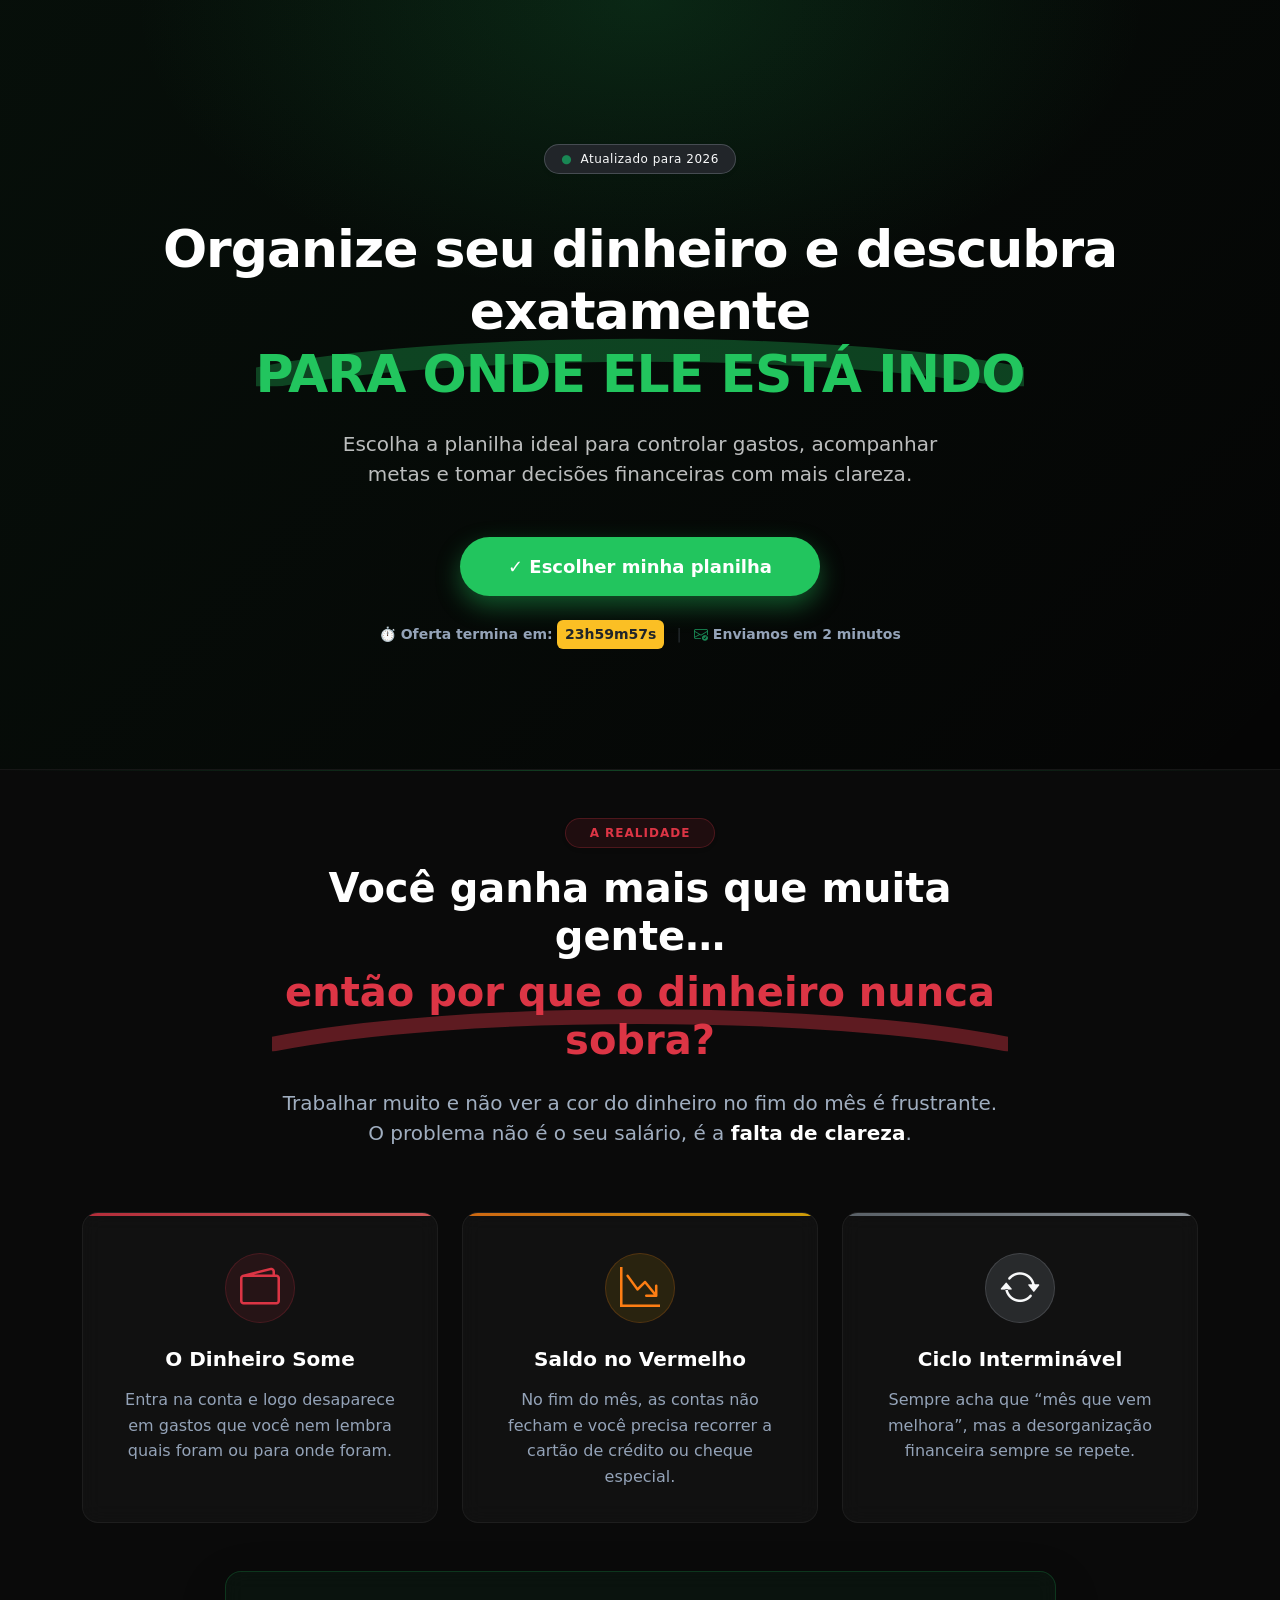
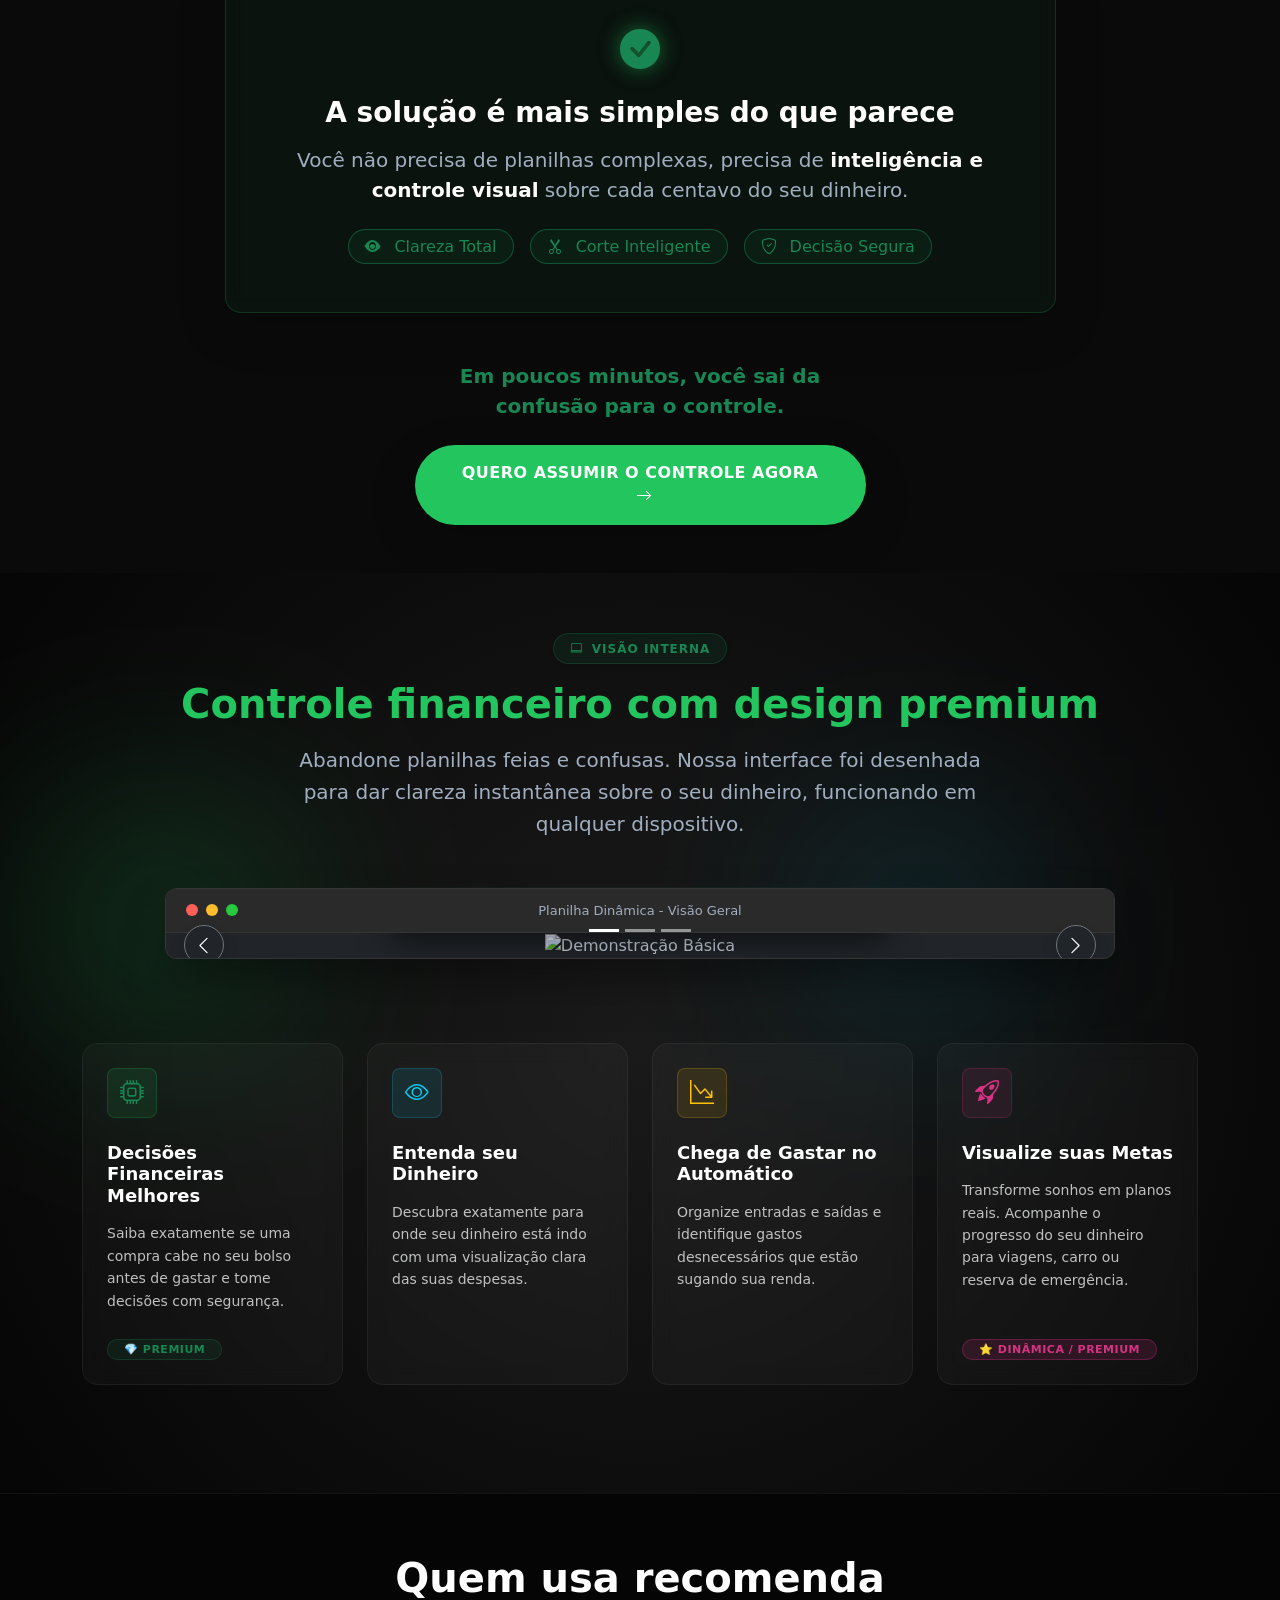
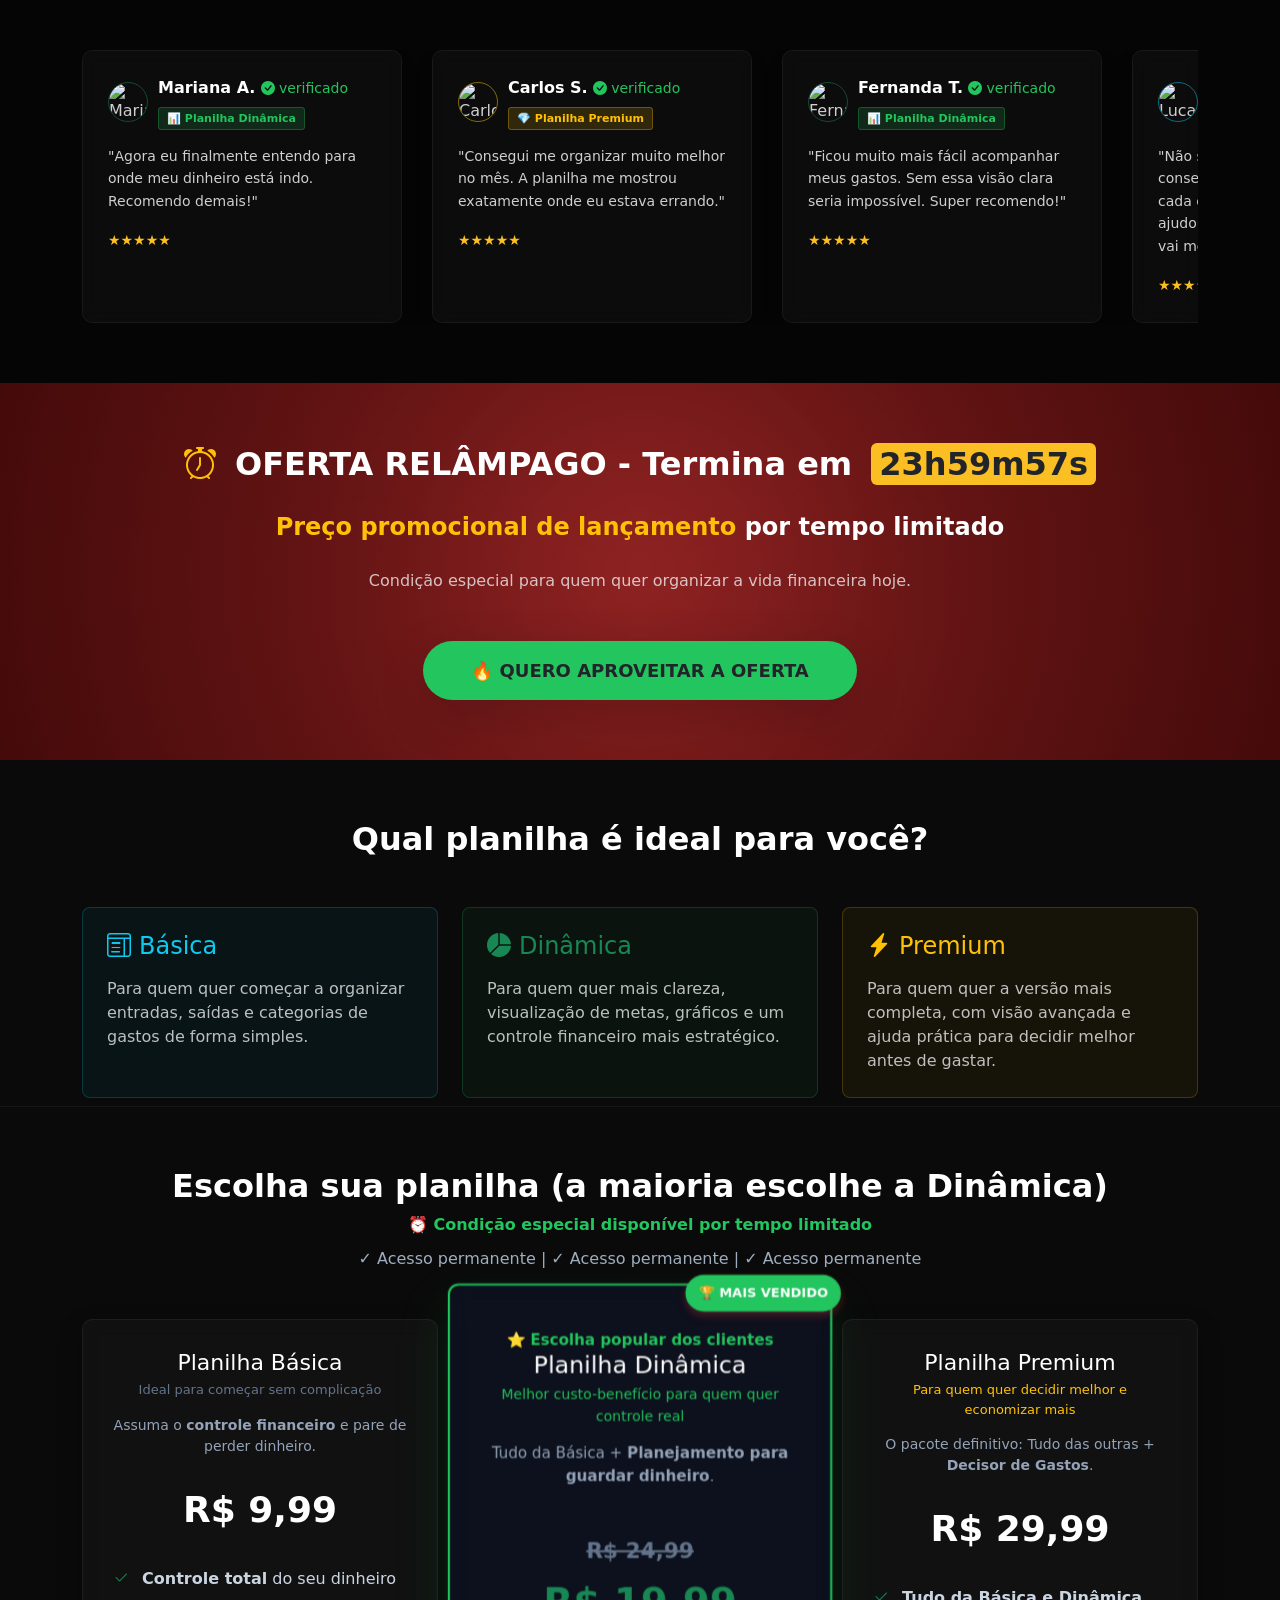
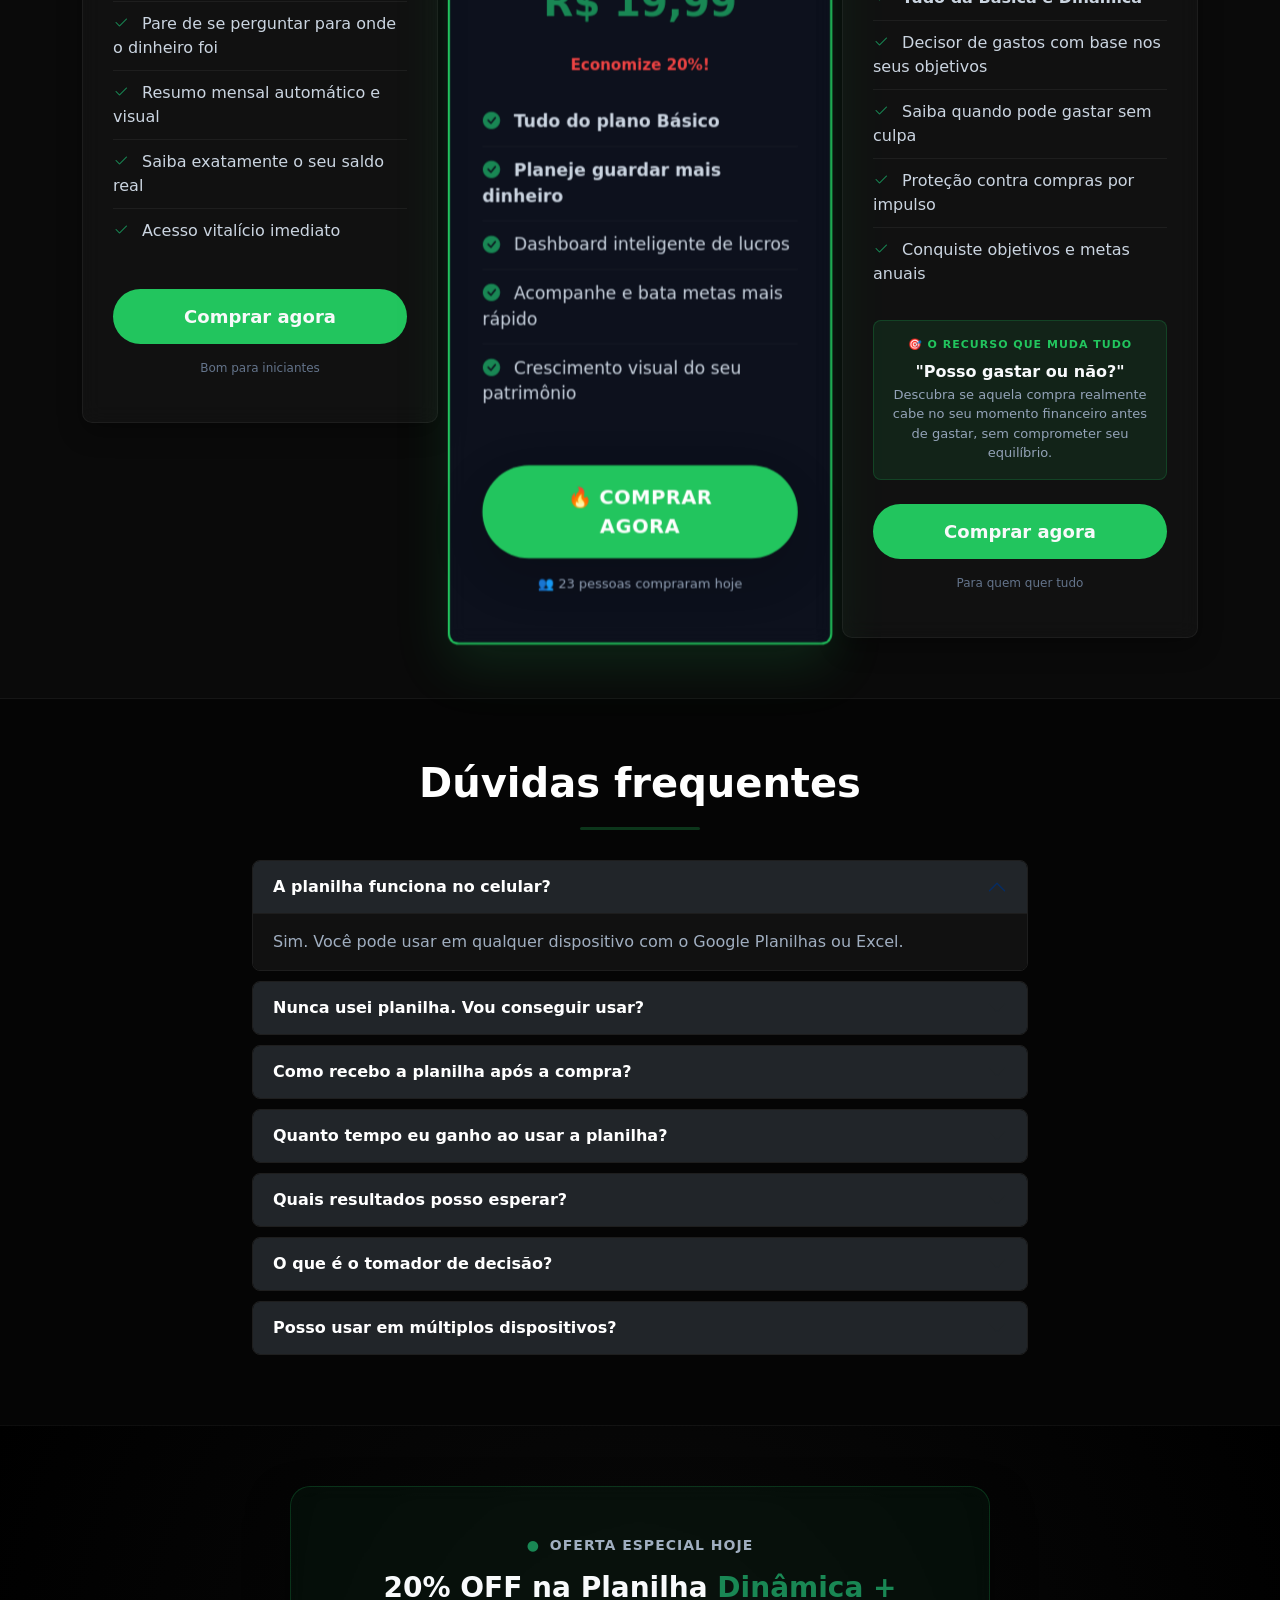
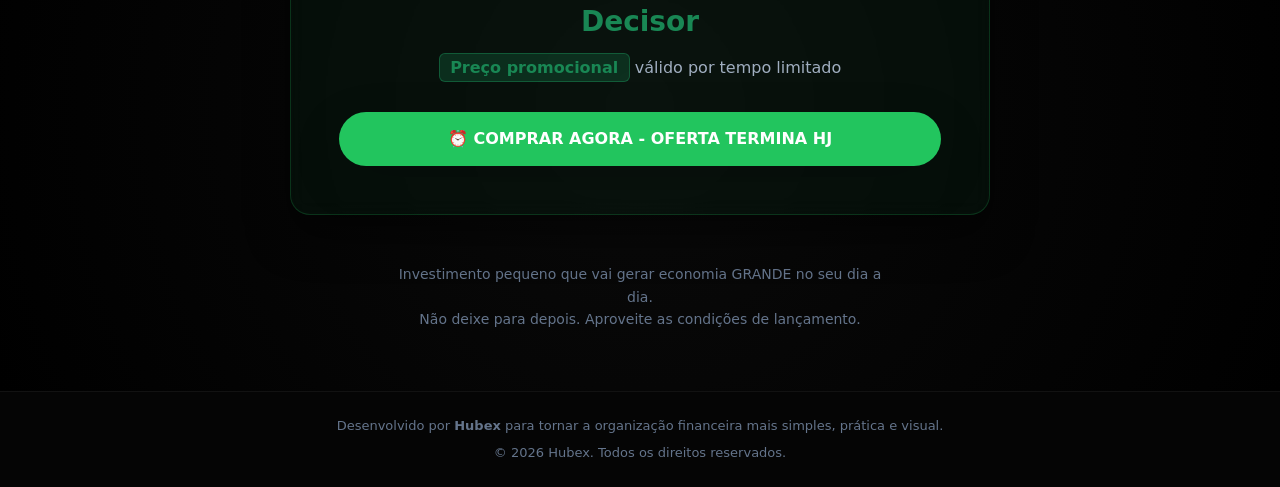
==== commit 4a6c5fd9: "Add files via upload" ====
--- a/Planilha/index.html
+++ b/Planilha/index.html
@@ -28,22 +28,20 @@
             </div>
             
             <h1 class="display-4 fw-bold text-white mb-4 slide-up" style="animation-delay: 0.2s; letter-spacing: -1px; line-height: 1.2;">
-                Descubra Porque seu<br>
+                Organize seu dinheiro e descubra exatamente<br>
                 <span class="position-relative d-inline-block">
-                    <span style="color:#22c55e;">DINHEIRO SIMPLESMENTE SOME</span>
+                    <span style="color:#22c55e;">PARA ONDE ELE ESTÁ INDO</span>
                     <svg class="position-absolute w-100 start-0 translate-middle-y" style="bottom: -10px; z-index: -1; left: 0;" viewBox="0 0 200 15" fill="none" xmlns="http://www.w3.org/2000/svg" preserveAspectRatio="none"><path d="M0 13C50 3 150 3 200 13" stroke="rgba(34,197,94,0.3)" stroke-width="6" stroke-linecap="round"/></svg>
-                </span><br>
-                no final do mês.
+                </span>
             </h1>
             
             <p class="mt-4 text-light opacity-75 slide-up" style="font-size: 20px; max-width: 600px; margin: 0 auto; animation-delay: 0.3s;">
-                Mais de <strong class="text-white">1.847 usuários</strong> já pararam de viver no
-                <span style="color: #ef4444; font-weight: bold;">vermelho</span> com nossa planilha inteligente.
+                Escolha a planilha ideal para controlar gastos, acompanhar metas e tomar decisões financeiras com mais clareza.
             </p>
             
             <div class="mt-5 slide-up" style="animation-delay: 0.4s;">
                 <a href="#comprar" class="btn btn-success btn-lg fw-bold py-3 px-5 shadow-lg rounded-pill" style="font-size: 18px; transition: transform 0.2s, box-shadow 0.2s; background: #22c55e; border: none; box-shadow: 0 10px 25px rgba(34,197,94,0.4) !important;">
-                    ✓ QUERO DESCOBRIR AGORA
+                    ✓ Escolher minha planilha
                 </a>
             </div>
             
@@ -194,7 +192,7 @@
                                 <div class="p-0">
                                     <img src="/img/Basica.png" alt="Demonstração Básica" class="img-fluid w-100 m-0 rounded-0 shadow-none">
                                 </div>
-                                <div class="carousel-caption d-none d-md-block" style="bottom: 25px; background: rgba(15, 23, 42, 0.85); backdrop-filter: blur(12px); border: 1px solid rgba(255,255,255,0.1); border-radius: 12px; padding: 15px 25px; max-width: 500px; margin: 0 auto; left: 0; right: 0; box-shadow: 0 10px 30px rgba(0,0,0,0.5);">
+                                <div class="carousel-caption demo-caption">
                                     <h5 class="fw-bold text-white mb-1 d-flex align-items-center justify-content-center gap-2">
                                         <i class="bi bi-layout-text-window text-success"></i> Visão Básica
                                     </h5>
@@ -205,7 +203,7 @@
                                 <div class="p-0">
                                     <img src="/img/Dinamica.png" alt="Demonstração Dinâmica" class="img-fluid w-100 m-0 rounded-0 shadow-none">
                                 </div>
-                                <div class="carousel-caption d-none d-md-block" style="bottom: 25px; background: rgba(15, 23, 42, 0.85); backdrop-filter: blur(12px); border: 1px solid rgba(255,255,255,0.1); border-radius: 12px; padding: 15px 25px; max-width: 500px; margin: 0 auto; left: 0; right: 0; box-shadow: 0 10px 30px rgba(0,0,0,0.5);">
+                                <div class="carousel-caption demo-caption">
                                     <h5 class="fw-bold text-white mb-1 d-flex align-items-center justify-content-center gap-2">
                                         <i class="bi bi-pie-chart-fill text-warning"></i> Dashboard Dinâmico
                                     </h5>
@@ -216,7 +214,7 @@
                                 <div class="p-0">
                                     <img src="/img/PremiumMockup2.png" alt="Demonstração Premium" class="img-fluid w-100 m-0 rounded-0 shadow-none">
                                 </div>
-                                <div class="carousel-caption d-none d-md-block" style="bottom: 25px; background: rgba(15, 23, 42, 0.85); backdrop-filter: blur(12px); border: 1px solid rgba(255,255,255,0.1); border-radius: 12px; padding: 15px 25px; max-width: 500px; margin: 0 auto; left: 0; right: 0; box-shadow: 0 10px 30px rgba(0,0,0,0.5);">
+                                <div class="carousel-caption demo-caption">
                                     <h5 class="fw-bold text-white mb-1 d-flex align-items-center justify-content-center gap-2">
                                         <i class="bi bi-lightning-charge-fill text-info"></i> Recursos Premium
                                     </h5>
@@ -251,9 +249,9 @@
                             <div class="mb-4 d-inline-flex align-items-center justify-content-center rounded-3" style="width: 50px; height: 50px; background: rgba(34, 197, 94, 0.1); border: 1px solid rgba(34, 197, 94, 0.2);">
                                 <i class="bi bi-cpu text-success fs-4"></i>
                             </div>
-                            <h5 class="fw-bold text-white mb-3" style="font-size: 18px;">Decisão Inteligente</h5>
+                            <h5 class="fw-bold text-white mb-3" style="font-size: 18px;">Decisões Financeiras Melhores</h5>
                             <p class="text-light opacity-75 mb-4" style="font-size: 14px; line-height: 1.6;">
-                                Saiba exatamente quando pode gastar ou economizar, evitando arrependimentos e dívidas impulsivas.
+                                Saiba exatamente se uma compra cabe no seu bolso antes de gastar e tome decisões com segurança.
                             </p>
                             <div class="mt-auto">
                                 <span class="badge bg-success bg-opacity-10 text-success border border-success border-opacity-25 rounded-pill px-3 py-1" style="font-size: 11px; font-weight: 700; letter-spacing: 0.5px;">💎 PREMIUM</span>
@@ -266,9 +264,9 @@
                             <div class="mb-4 d-inline-flex align-items-center justify-content-center rounded-3" style="width: 50px; height: 50px; background: rgba(13, 202, 240, 0.1); border: 1px solid rgba(13, 202, 240, 0.2);">
                                 <i class="bi bi-eye text-info fs-4"></i>
                             </div>
-                            <h5 class="fw-bold text-white mb-3" style="font-size: 18px;">Visão 360º</h5>
+                            <h5 class="fw-bold text-white mb-3" style="font-size: 18px;">Entenda seu Dinheiro</h5>
                             <p class="text-light opacity-75 mb-0" style="font-size: 14px; line-height: 1.6;">
-                                Veja todos os seus gastos organizados em um único lugar, com categorias claras e relatórios automáticos.
+                                Descubra exatamente para onde seu dinheiro está indo com uma visualização clara das suas despesas.
                             </p>
                         </div>
                     </div>
@@ -278,9 +276,9 @@
                             <div class="mb-4 d-inline-flex align-items-center justify-content-center rounded-3" style="width: 50px; height: 50px; background: rgba(255, 193, 7, 0.1); border: 1px solid rgba(255, 193, 7, 0.2);">
                                 <i class="bi bi-graph-down-arrow text-warning fs-4"></i>
                             </div>
-                            <h5 class="fw-bold text-white mb-3" style="font-size: 18px;">Anti-Dívidas</h5>
+                            <h5 class="fw-bold text-white mb-3" style="font-size: 18px;">Chega de Gastar no Automático</h5>
                             <p class="text-light opacity-75 mb-0" style="font-size: 14px; line-height: 1.6;">
-                                Crie um plano real e executável para eliminar suas dívidas, com metas alcançáveis e acompanhamento.
+                                Organize entradas e saídas e identifique gastos desnecessários que estão sugando sua renda.
                             </p>
                         </div>
                     </div>
@@ -290,9 +288,9 @@
                             <div class="mb-4 d-inline-flex align-items-center justify-content-center rounded-3" style="width: 50px; height: 50px; background: rgba(214, 51, 132, 0.1); border: 1px solid rgba(214, 51, 132, 0.2);">
                                 <i class="bi bi-rocket-takeoff fs-4" style="color: #d63384;"></i>
                             </div>
-                            <h5 class="fw-bold text-white mb-3" style="font-size: 18px;">Planeje Metas</h5>
+                            <h5 class="fw-bold text-white mb-3" style="font-size: 18px;">Visualize suas Metas</h5>
                             <p class="text-light opacity-75 mb-4" style="font-size: 14px; line-height: 1.6;">
-                                Organize metas como viagens, carro ou casa, com projeções realistas e motivação constante.
+                                Transforme sonhos em planos reais. Acompanhe o progresso do seu dinheiro para viagens, carro ou reserva de emergência.
                             </p>
                             <div class="mt-auto">
                                 <span class="badge rounded-pill px-3 py-1" style="background: rgba(214, 51, 132, 0.15); color: #d63384; border: 1px solid rgba(214, 51, 132, 0.3); font-size: 11px; font-weight: 700; letter-spacing: 0.5px;">⭐ DINÂMICA / PREMIUM</span>
@@ -325,7 +323,7 @@
                                 </div>
                             </div>
                         </div>
-                        <p class="mt-3" style="font-size: 14px; line-height: 1.6;">"Economizo R$ 850/mês agora. No primeiro mês já vi para onde meu dinheiro estava indo. Recomendo demais!"</p>
+                        <p class="mt-3" style="font-size: 14px; line-height: 1.6;">"Agora eu finalmente entendo para onde meu dinheiro está indo. Recomendo demais!"</p>
                         <small style="color: #fbbf24; font-size: 14px;">★★★★★</small>
                     </div>
                     
@@ -340,7 +338,7 @@
                                 </div>
                             </div>
                         </div>
-                        <p class="mt-3" style="font-size: 14px; line-height: 1.6;">"Consegui pagar uma dívida de R$ 2.500 em 3 meses. A planilha me mostrou exatamente onde estavam meus vazamentos."</p>
+                        <p class="mt-3" style="font-size: 14px; line-height: 1.6;">"Consegui me organizar muito melhor no mês. A planilha me mostrou exatamente onde eu estava errando."</p>
                         <small style="color: #fbbf24; font-size: 14px;">★★★★★</small>
                     </div>
                     
@@ -355,7 +353,7 @@
                                 </div>
                             </div>
                         </div>
-                        <p class="mt-3" style="font-size: 14px; line-height: 1.6;">"Comprei a moto que sempre sonhei em 12 meses. Sem essa planilha seria impossível. Super recomendo!"</p>
+                        <p class="mt-3" style="font-size: 14px; line-height: 1.6;">"Ficou muito mais fácil acompanhar meus gastos. Sem essa visão clara seria impossível. Super recomendo!"</p>
                         <small style="color: #fbbf24; font-size: 14px;">★★★★★</small>
                     </div>
                     
@@ -370,7 +368,7 @@
                                 </div>
                             </div>
                         </div>
-                        <p class="mt-3" style="font-size: 14px; line-height: 1.6;">"Não sou tech, e ainda assim consegui usar em 5 minutos. Valeu cada centavo investido aqui."</p>
+                        <p class="mt-3" style="font-size: 14px; line-height: 1.6;">"Não sou tech, e ainda assim consegui usar em 5 minutos. Valeu cada centavo investido aqui. Me ajudou a entender melhor para onde vai meu dinheiro."</p>
                         <small style="color: #fbbf24; font-size: 14px;">★★★★★</small>
                     </div>
                     
@@ -385,7 +383,7 @@
                                 </div>
                             </div>
                         </div>
-                        <p class="mt-3" style="font-size: 14px; line-height: 1.6;">"Estou gerando R$ 1.200/mês em renda extra agora que enxergo melhor minhas contas. Mudou TUDO!"</p>
+                        <p class="mt-3" style="font-size: 14px; line-height: 1.6;">"Finalmente parei de gastar no automático agora que enxergo melhor minhas contas. Mudou TUDO!"</p>
                         <small style="color: #fbbf24; font-size: 14px;">★★★★★</small>
                     </div>
                     
@@ -400,7 +398,7 @@
                                 </div>
                             </div>
                         </div>
-                        <p class="mt-3" style="font-size: 14px; line-height: 1.6;">"Eliminei R$ 3.200 em gastos desnecessários em um semestre. Agora tenho fundo de emergência de R$ 8k."</p>
+                        <p class="mt-3" style="font-size: 14px; line-height: 1.6;">"Consegui identificar vários gastos desnecessários rapidamente. Agora consigo poupar todo mês e começar meu fundo de emergência."</p>
                         <small style="color: #fbbf24; font-size: 14px;">★★★★★</small>
                     </div>
                 </div>
@@ -419,11 +417,10 @@
                 <span id="countdown2" class="countdown text-dark px-2 rounded-2 ms-2" style="background: #fbbf24;">23h59m58s</span>
             </h2>
             <p class="fs-4 fw-bold mb-4" style="font-size: clamp(16px, 4vw, 24px);">
-                20% OFF exclusiva para os <strong class="text-warning">100 primeiros de hoje</strong>
+                <strong class="text-warning">Preço promocional de lançamento</strong> por tempo limitado
             </p>
-            <p class="fs-5 mb-3" style="font-size: clamp(14px, 3.5vw, 18px);">Só <span class="bg-dark bg-opacity-50 px-3 py-1 rounded-pill border border-danger fw-bold text-white">17 vagas restantes</span> nessa oferta exclusiva</p>
             <p class="mb-5 text-light opacity-75" style="font-size: clamp(13px, 3vw, 16px);">
-                Depois disso, volta ao preço normal.
+                Condição especial para quem quer organizar a vida financeira hoje.
             </p>
             <a href="#comprar" class="btn btn-warning btn-lg fw-bold text-dark px-5 py-3 rounded-pill shadow-lg" style="transition: transform 0.2s; font-size: clamp(14px, 3vw, 18px);">
                 🔥 QUERO APROVEITAR A OFERTA
@@ -431,12 +428,39 @@
         </div>
     </section>
 
+    <!-- QUAL ESCOLHER -->
+    <section class="section pb-2" style="background-color: #0a0a0a;">
+        <div class="container">
+            <h2 class="text-center text-white fw-bold mb-5">Qual planilha é ideal para você?</h2>
+            <div class="row g-4 justify-content-center">
+                <div class="col-md-4">
+                    <div class="p-4 rounded-3 h-100" style="background: rgba(13, 202, 240, 0.05); border: 1px solid rgba(13, 202, 240, 0.2);">
+                        <h4 class="text-info mb-3"><i class="bi bi-layout-text-window me-2"></i>Básica</h4>
+                        <p class="text-light opacity-75 mb-0">Para quem quer começar a organizar entradas, saídas e categorias de gastos de forma simples.</p>
+                    </div>
+                </div>
+                <div class="col-md-4">
+                    <div class="p-4 rounded-3 h-100" style="background: rgba(34, 197, 94, 0.05); border: 1px solid rgba(34, 197, 94, 0.2);">
+                        <h4 class="text-success mb-3"><i class="bi bi-pie-chart-fill me-2"></i>Dinâmica</h4>
+                        <p class="text-light opacity-75 mb-0">Para quem quer mais clareza, visualização de metas, gráficos e um controle financeiro mais estratégico.</p>
+                    </div>
+                </div>
+                <div class="col-md-4">
+                    <div class="p-4 rounded-3 h-100" style="background: rgba(255, 193, 7, 0.05); border: 1px solid rgba(255, 193, 7, 0.2);">
+                        <h4 class="text-warning mb-3"><i class="bi bi-lightning-charge-fill me-2"></i>Premium</h4>
+                        <p class="text-light opacity-75 mb-0">Para quem quer a versão mais completa, com visão avançada e ajuda prática para decidir melhor antes de gastar.</p>
+                    </div>
+                </div>
+            </div>
+        </div>
+    </section>
+
     <!-- CTA FINAL -->
     <section class="section" id="comprar" style="background-color: #0a0a0a; border-top: 1px solid rgba(255,255,255,0.05); border-bottom: 1px solid rgba(255,255,255,0.05);">
         <div class="container position-relative z-1">
 
             <h2 class="text-center mb-2 text-white fw-bold">Escolha sua planilha (a maioria escolhe a Dinâmica)</h2>
-            <p class="text-center" style="color: #22c55e; font-weight: bold; margin-bottom: 10px;">⏰ Faltam apenas 17 vagas nesta promoção de 20% OFF</p>
+            <p class="text-center" style="color: #22c55e; font-weight: bold; margin-bottom: 10px;">⏰ Condição especial disponível por tempo limitado</p>
             <p class="text-center mb-5" style="color: #a0aec0;">✓ Acesso permanente | ✓ Acesso permanente | ✓ Acesso permanente</p>
 
             <div class="row justify-content-center g-4">
@@ -444,7 +468,8 @@
                 <!-- PLANO BÁSICO -->
                 <div class="col-md-4">
                     <div class="plano-card text-center" style="background: rgba(255,255,255,0.03); backdrop-filter: blur(10px); border: 1px solid rgba(255,255,255,0.05);">
-                        <h4 class="text-white">Planilha Básica</h4>
+                        <h4 class="text-white mb-1">Planilha Básica</h4>
+                        <p style="font-size: 13px; color: #64748b; margin-bottom: 15px;">Ideal para começar sem complicação</p>
                         <p style="color: #94a3b8; min-height: 48px;">Assuma o <strong>controle financeiro</strong> e pare de perder dinheiro.</p>
 
                         <div class="price text-white">
@@ -475,7 +500,8 @@
                         <span class="badge-plano" style="background: #22c55e;">🏆 MAIS VENDIDO</span>
                         <p style="color: #22c55e; font-weight: bold; margin-top: 10px; margin-bottom: 0;">⭐ Escolha popular dos clientes</p>
 
-                        <h4 class="text-white">Planilha Dinâmica</h4>
+                        <h4 class="text-white mb-1">Planilha Dinâmica</h4>
+                        <p style="font-size: 13px; color: #22c55e; margin-bottom: 15px;">Melhor custo-benefício para quem quer controle real</p>
                         <p style="color: #94a3b8; min-height: 48px;">Tudo da Básica + <strong>Planejamento para guardar dinheiro</strong>.</p>
 
                         <div class="price">
@@ -505,7 +531,8 @@
                 <div class="col-md-4">
                     <div class="plano-card text-center" style="background: rgba(255,255,255,0.03); backdrop-filter: blur(10px); border: 1px solid rgba(255,255,255,0.05);">
 
-                        <h4 class="text-white">Planilha Premium</h4>
+                        <h4 class="text-white mb-1">Planilha Premium</h4>
+                        <p style="font-size: 13px; color: #ffc107; margin-bottom: 15px;">Para quem quer decidir melhor e economizar mais</p>
                         <p style="color: #94a3b8; min-height: 48px;">O pacote definitivo: Tudo das outras + <strong>Decisor de Gastos</strong>.</p>
 
                         <div class="price text-white">
@@ -521,9 +548,9 @@
                         </ul>
 
                         <div class="mt-4 p-3 rounded-3" style="background: rgba(34, 197, 94, 0.1); border: 1px solid rgba(34, 197, 94, 0.2);">
-                            <p style="font-size: 11px; color: #22c55e; margin: 0; font-weight: 800; letter-spacing: 1px; text-transform: uppercase;">🎯 O SEGREDO DO PREMIUM</p>
-                            <h5 style="font-size: 16px; color: #f8fafc; margin: 8px 0 4px; font-weight: bold;">Decisor de Gastos Automático</h5>
-                            <p style="font-size: 13px; color: #94a3b8; margin: 0; line-height: 1.5;">Analisa seu plano de guardar dinheiro e diz na hora se você <strong>pode gastar ou não</strong>, garantindo a conquista dos seus objetivos.</p>
+                            <p style="font-size: 11px; color: #22c55e; margin: 0; font-weight: 800; letter-spacing: 1px; text-transform: uppercase;">🎯 O RECURSO QUE MUDA TUDO</p>
+                            <h5 style="font-size: 16px; color: #f8fafc; margin: 8px 0 4px; font-weight: bold;">"Posso gastar ou não?"</h5>
+                            <p style="font-size: 13px; color: #94a3b8; margin: 0; line-height: 1.5;">Descubra se aquela compra realmente cabe no seu momento financeiro antes de gastar, sem comprometer seu equilíbrio.</p>
                         </div>
 
                         <a href="#" class="btn btn-outline-light mt-4 w-100 fw-bold rounded-pill" style="border-color: rgba(255,255,255,0.2);">
@@ -563,12 +590,12 @@
                 <div class="accordion-item" style="background: transparent; border: 1px solid rgba(255,255,255,0.1); border-radius: 8px; margin-bottom: 10px; overflow: hidden;">
                     <h2 class="accordion-header">
                         <button class="accordion-button collapsed bg-dark text-white shadow-none" type="button" data-bs-toggle="collapse" data-bs-target="#pergunta2" style="font-weight: 600;">
-                            Preciso entender de Excel para usar a planilha?
+                            Nunca usei planilha. Vou conseguir usar?
                         </button>
                     </h2>
                     <div id="pergunta2" class="accordion-collapse collapse" data-bs-parent="#faq">
                         <div class="accordion-body" style="background: #111; color: #a0aec0; border-top: 1px solid rgba(255,255,255,0.05);">
-                            Não. A planilha foi criada para ser simples e intuitiva. Basta inserir suas informações.
+                            Sim. A planilha foi criada para ser simples, prática e intuitiva, mesmo para quem nunca usou esse tipo de ferramenta antes.
                         </div>
                     </div>
                 </div>
@@ -602,12 +629,12 @@
                 <div class="accordion-item" style="background: transparent; border: 1px solid rgba(255,255,255,0.1); border-radius: 8px; margin-bottom: 10px; overflow: hidden;">
                     <h2 class="accordion-header">
                         <button class="accordion-button collapsed bg-dark text-white shadow-none" type="button" data-bs-toggle="collapse" data-bs-target="#pergunta5" style="font-weight: 600;">
-                            Quanto dinheiro pessoas ganham usando isso?
+                            Quais resultados posso esperar?
                         </button>
                     </h2>
                     <div id="pergunta5" class="accordion-collapse collapse" data-bs-parent="#faq">
                         <div class="accordion-body" style="background: #111; color: #a0aec0; border-top: 1px solid rgba(255,255,255,0.05);">
-                            Depende de cada pessoa. A média dos nossos clientes economiza entre R$ 400-1.200/mês identificando gastos desnecessários e criando um plano real. Alguns ganham mais cortando despesas, outros ganham porque conseguem investir com mais clareza.
+                            Muitos usuários relatam mais clareza financeira, melhor controle dos gastos e redução de desperdícios logo nas primeiras semanas. Identificar para onde o dinheiro está indo é o primeiro passo para economizar.
                         </div>
                     </div>
                 </div>
@@ -654,7 +681,7 @@
                     20% OFF na Planilha <span class="text-success">Dinâmica + Decisor</span>
                 </h3>
                 <p style="color: #a0aec0; margin-bottom: 30px; font-size: clamp(14px, 3vw, 16px); font-weight: 500;">
-                    Apenas <span class="badge bg-danger bg-opacity-25 text-danger border border-danger border-opacity-50 fs-6">17 vagas restantes</span> nesta promoção
+                    <span class="badge bg-success bg-opacity-25 text-success border border-success border-opacity-50 fs-6">Preço promocional</span> válido por tempo limitado
                 </p>
                 <a href="#comprar" class="btn btn-success btn-lg shadow-lg rounded-pill" style="padding: 15px 40px; font-weight: bold; font-size: clamp(14px, 3vw, 16px); width: 100%; transition: transform 0.2s;">
                     ⏰ COMPRAR AGORA - OFERTA TERMINA HJ
@@ -663,15 +690,16 @@
 
             <p class="mt-5" style="font-size: clamp(12px, 2.5vw, 14px); color: #64748b; line-height: 1.6; font-weight: 500; max-width: 500px; margin: 0 auto;">
                 Investimento pequeno que vai gerar economia GRANDE no seu dia a dia.<br>
-                Não deixe para depois. Vagas limitadas nesta promoção.
+                Não deixe para depois. Aproveite as condições de lançamento.
             </p>
         </div>
     </section>
 
-    <footer class="text-center">
-
-        © 2026 Hubex. Todos os direitos reservados
-
+    <footer class="text-center py-4" style="background-color: #050505; color: #64748b; font-size: 13px; border-top: 1px solid rgba(255,255,255,0.05);">
+        <div class="container">
+            <p class="mb-2">Desenvolvido por <strong>Hubex</strong> para tornar a organização financeira mais simples, prática e visual.</p>
+            <p class="mb-0">© 2026 Hubex. Todos os direitos reservados.</p>
+        </div>
     </footer>
 
     <script src="https://cdn.jsdelivr.net/npm/bootstrap@5.3.2/dist/js/bootstrap.bundle.min.js" defer></script>
--- a/Planilha/style.css
+++ b/Planilha/style.css
@@ -969,3 +969,39 @@
 .text-purple {
     color: #d63384 !important;
 }
+
+/* Custom Carousel Caption */
+.demo-caption {
+    bottom: 25px;
+    background: rgba(15, 23, 42, 0.85);
+    backdrop-filter: blur(12px);
+    border: 1px solid rgba(255,255,255,0.1);
+    border-radius: 12px;
+    padding: 15px 25px;
+    max-width: 500px;
+    margin: 0 auto;
+    left: 0;
+    right: 0;
+    box-shadow: 0 10px 30px rgba(0,0,0,0.5);
+}
+
+@media (max-width: 767px) {
+    .demo-caption {
+        position: relative !important;
+        right: auto !important;
+        left: auto !important;
+        bottom: auto !important;
+        margin-top: 0px;
+        margin-bottom: 25px;
+        padding: 12px 15px;
+        width: 90%;
+        max-width: 100%;
+        border-radius: 8px;
+    }
+    .demo-caption h5 {
+        font-size: 1.1rem;
+    }
+    .demo-caption p {
+        font-size: 0.85rem;
+    }
+}
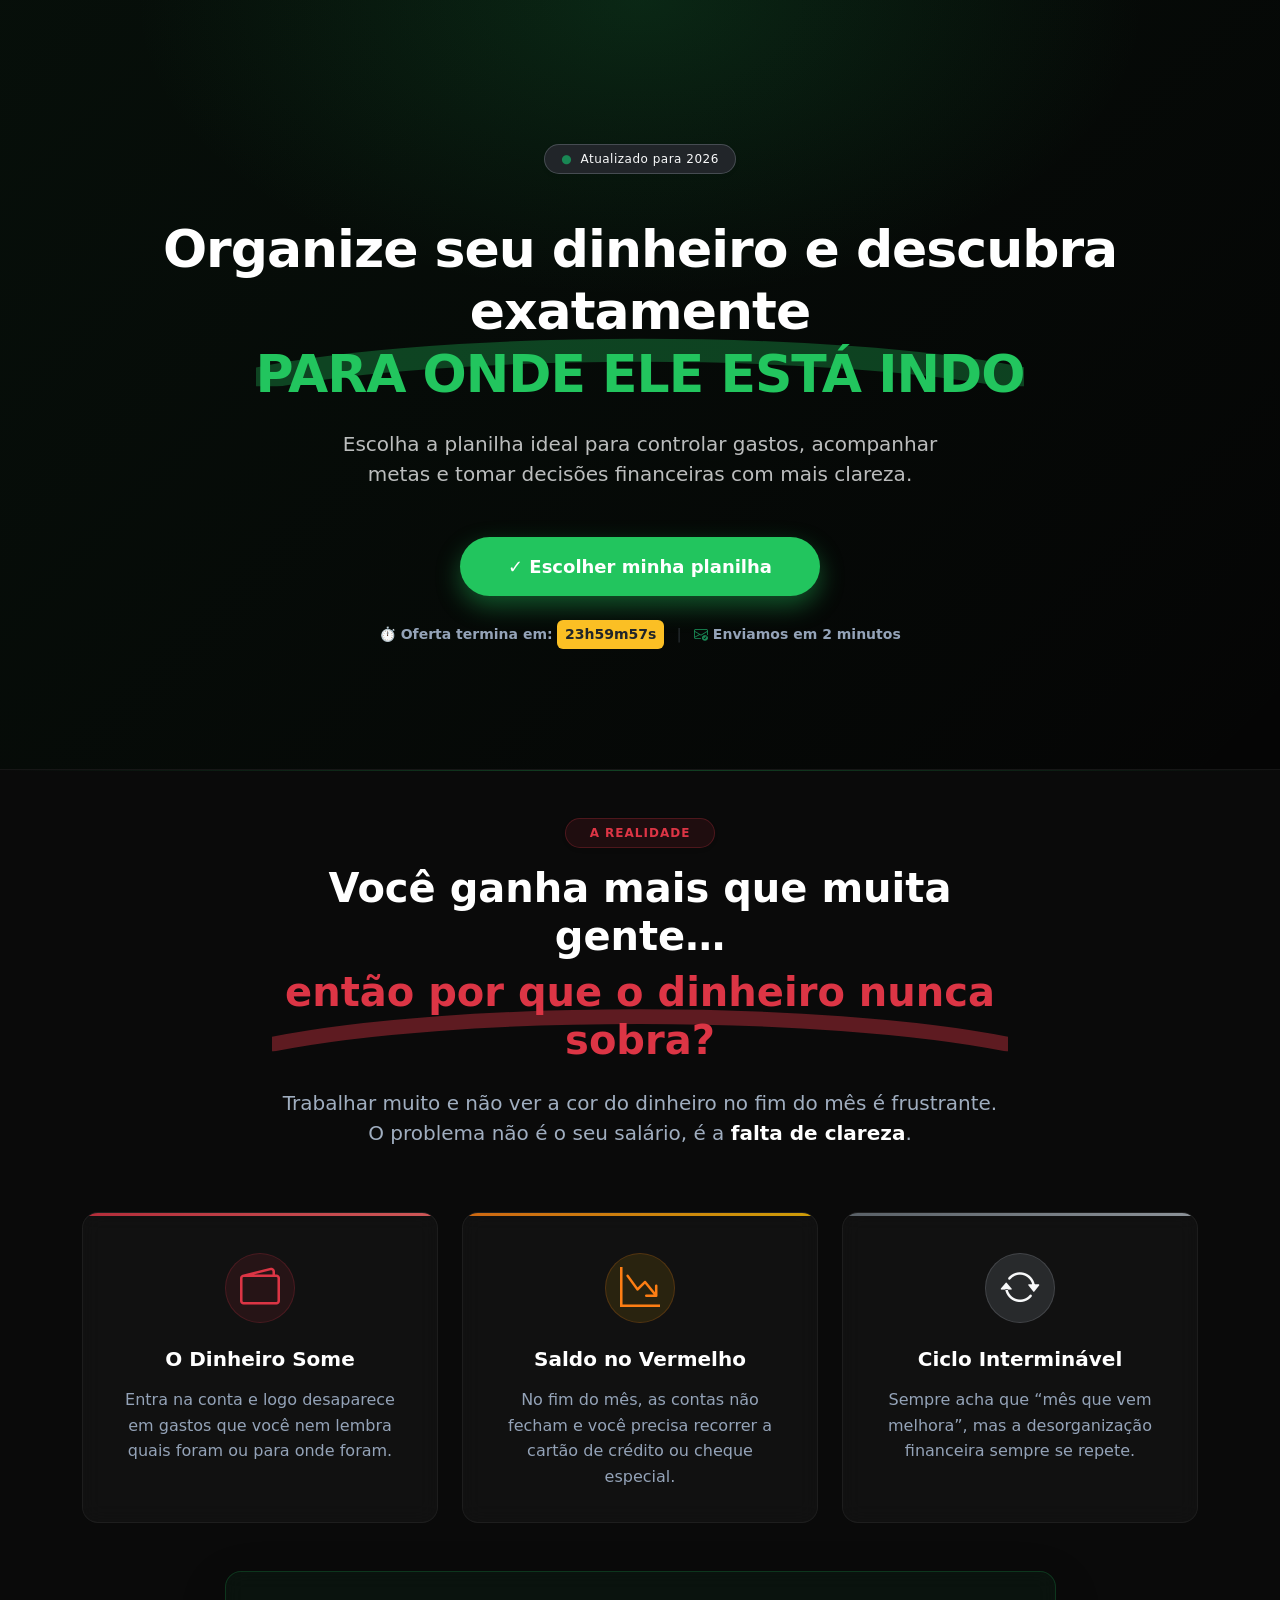
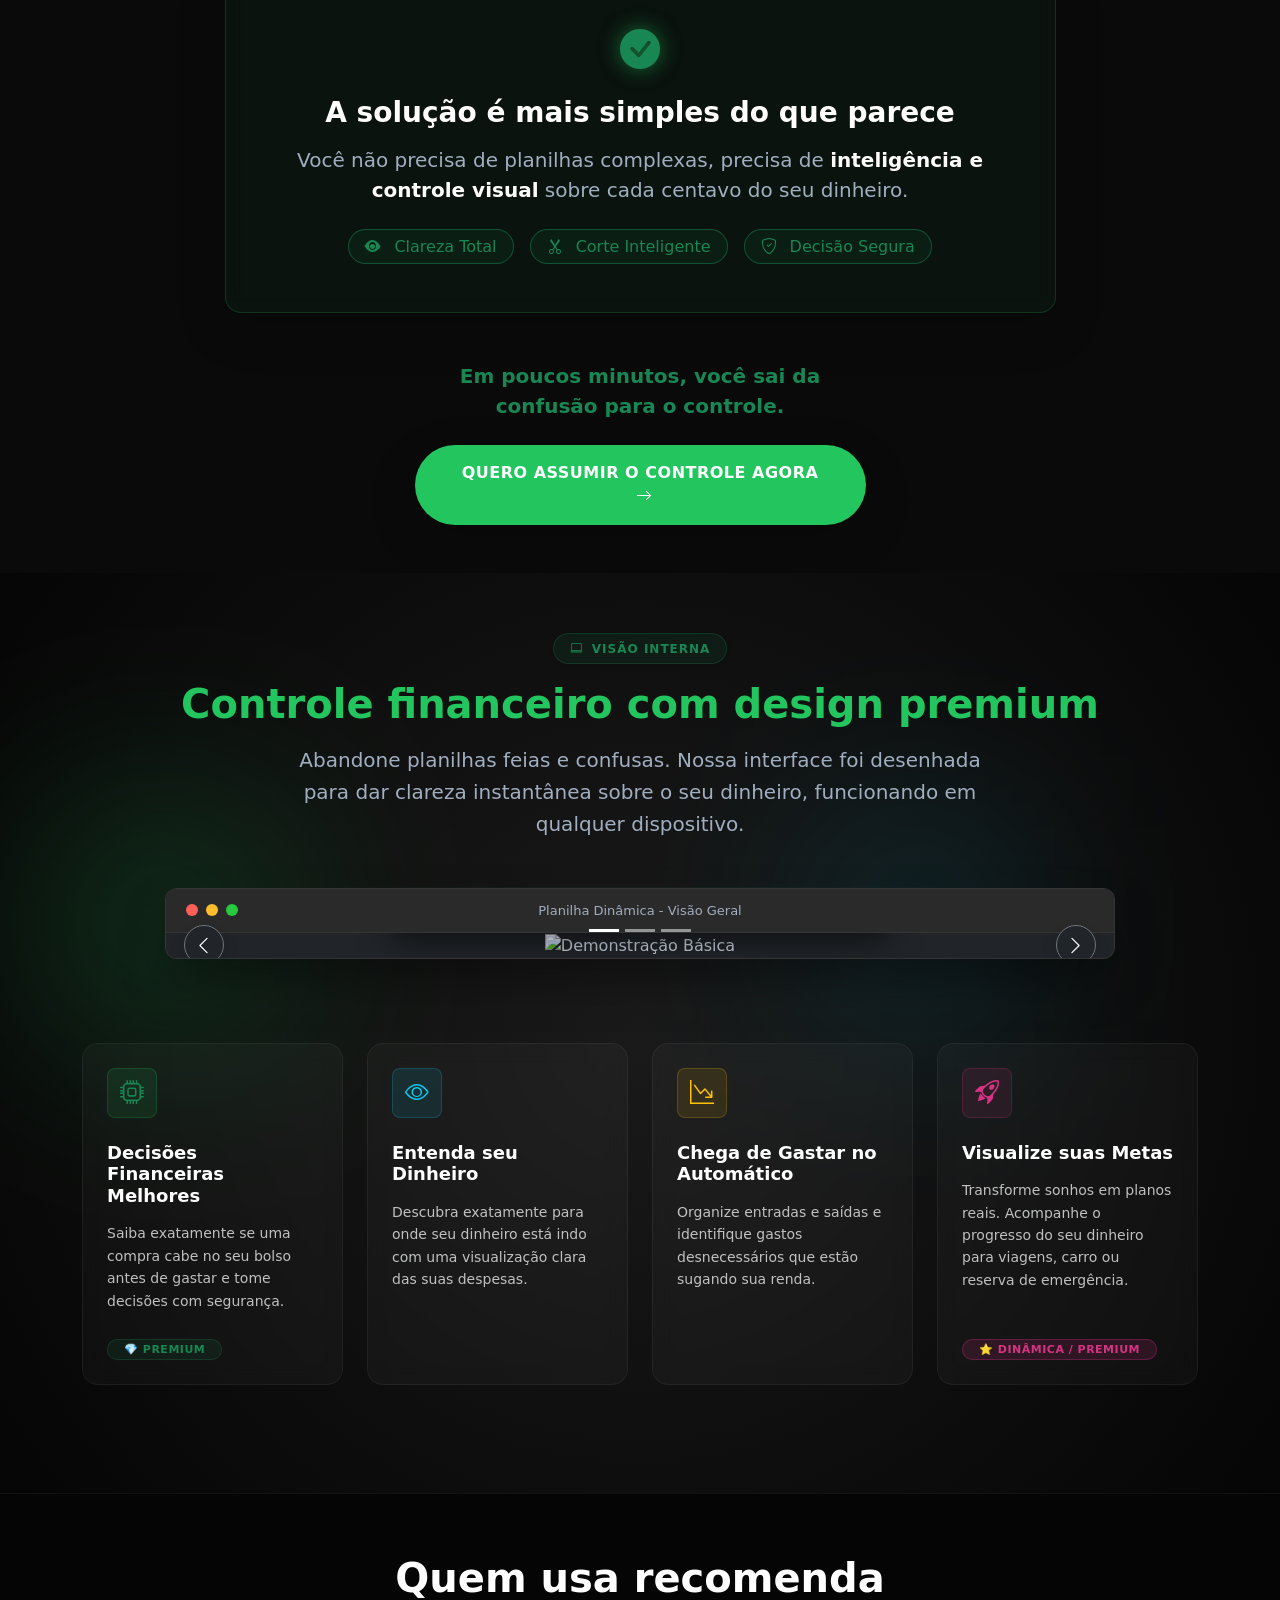
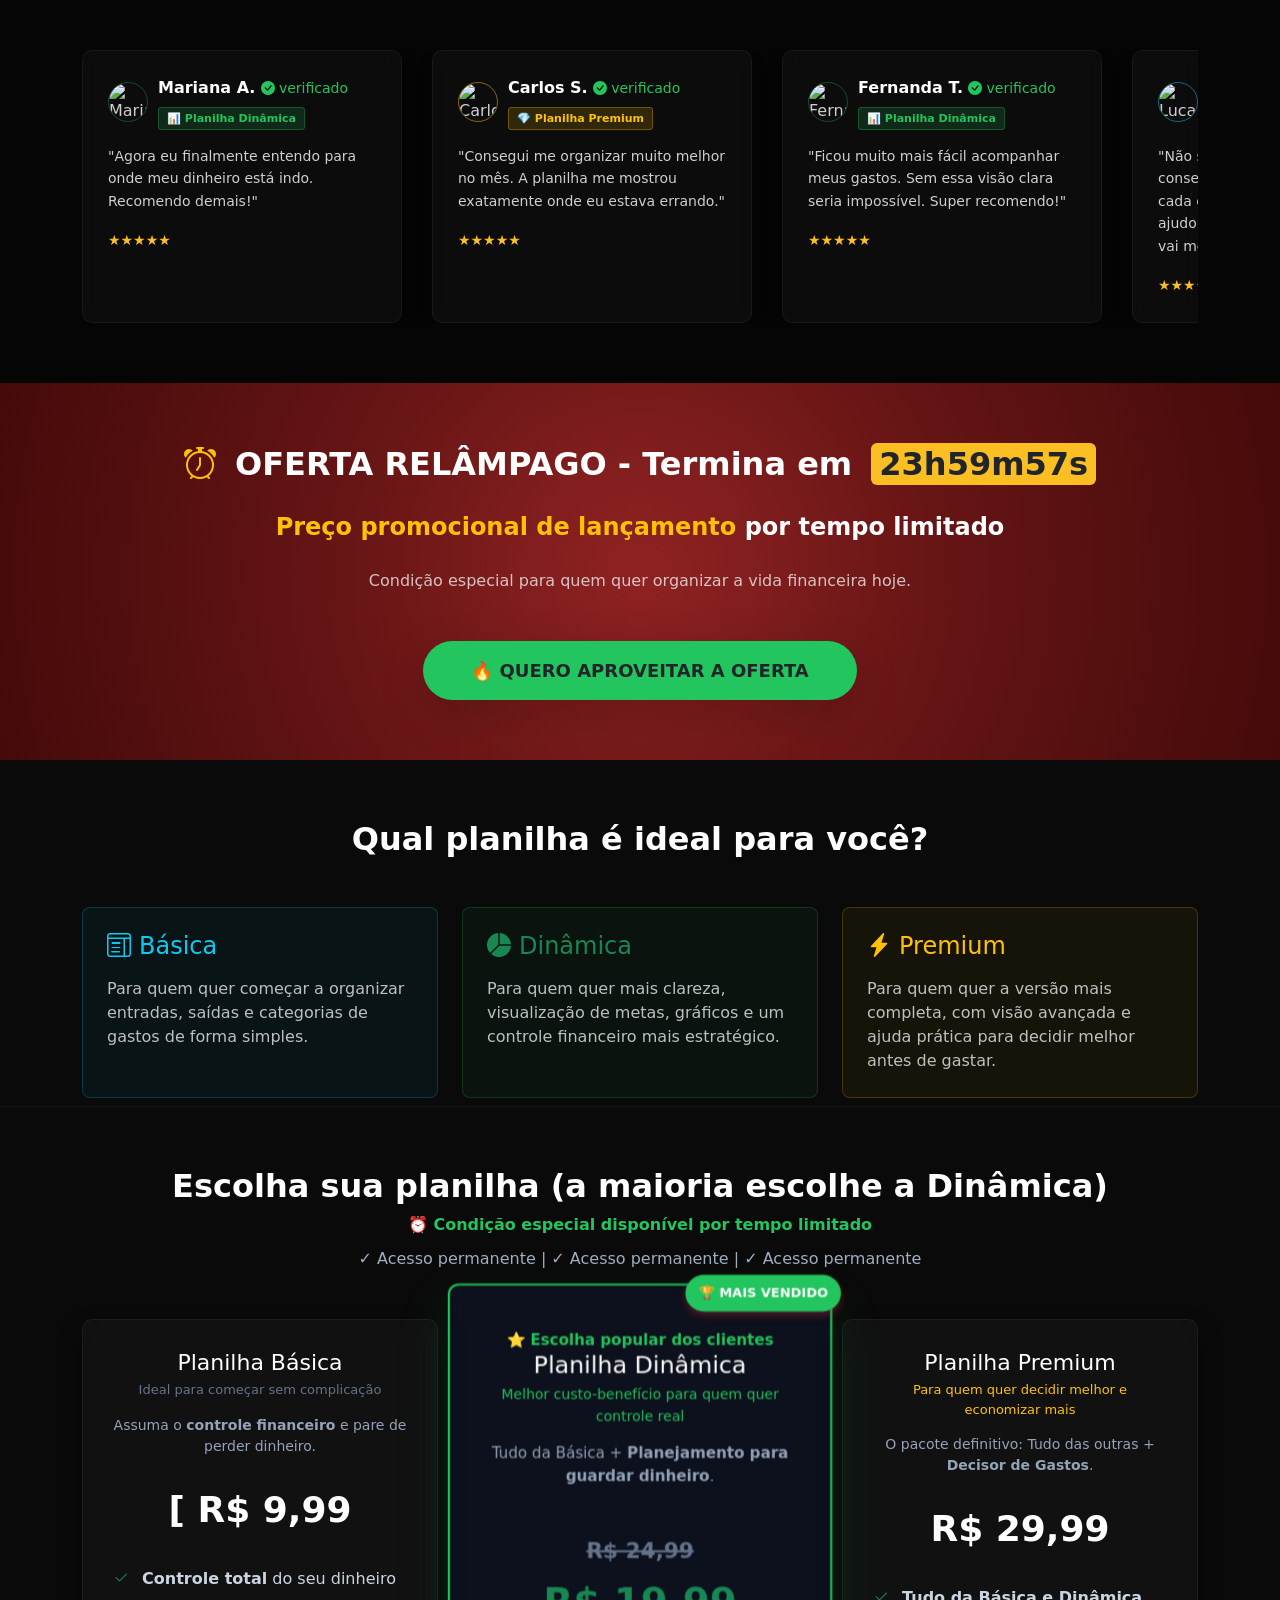
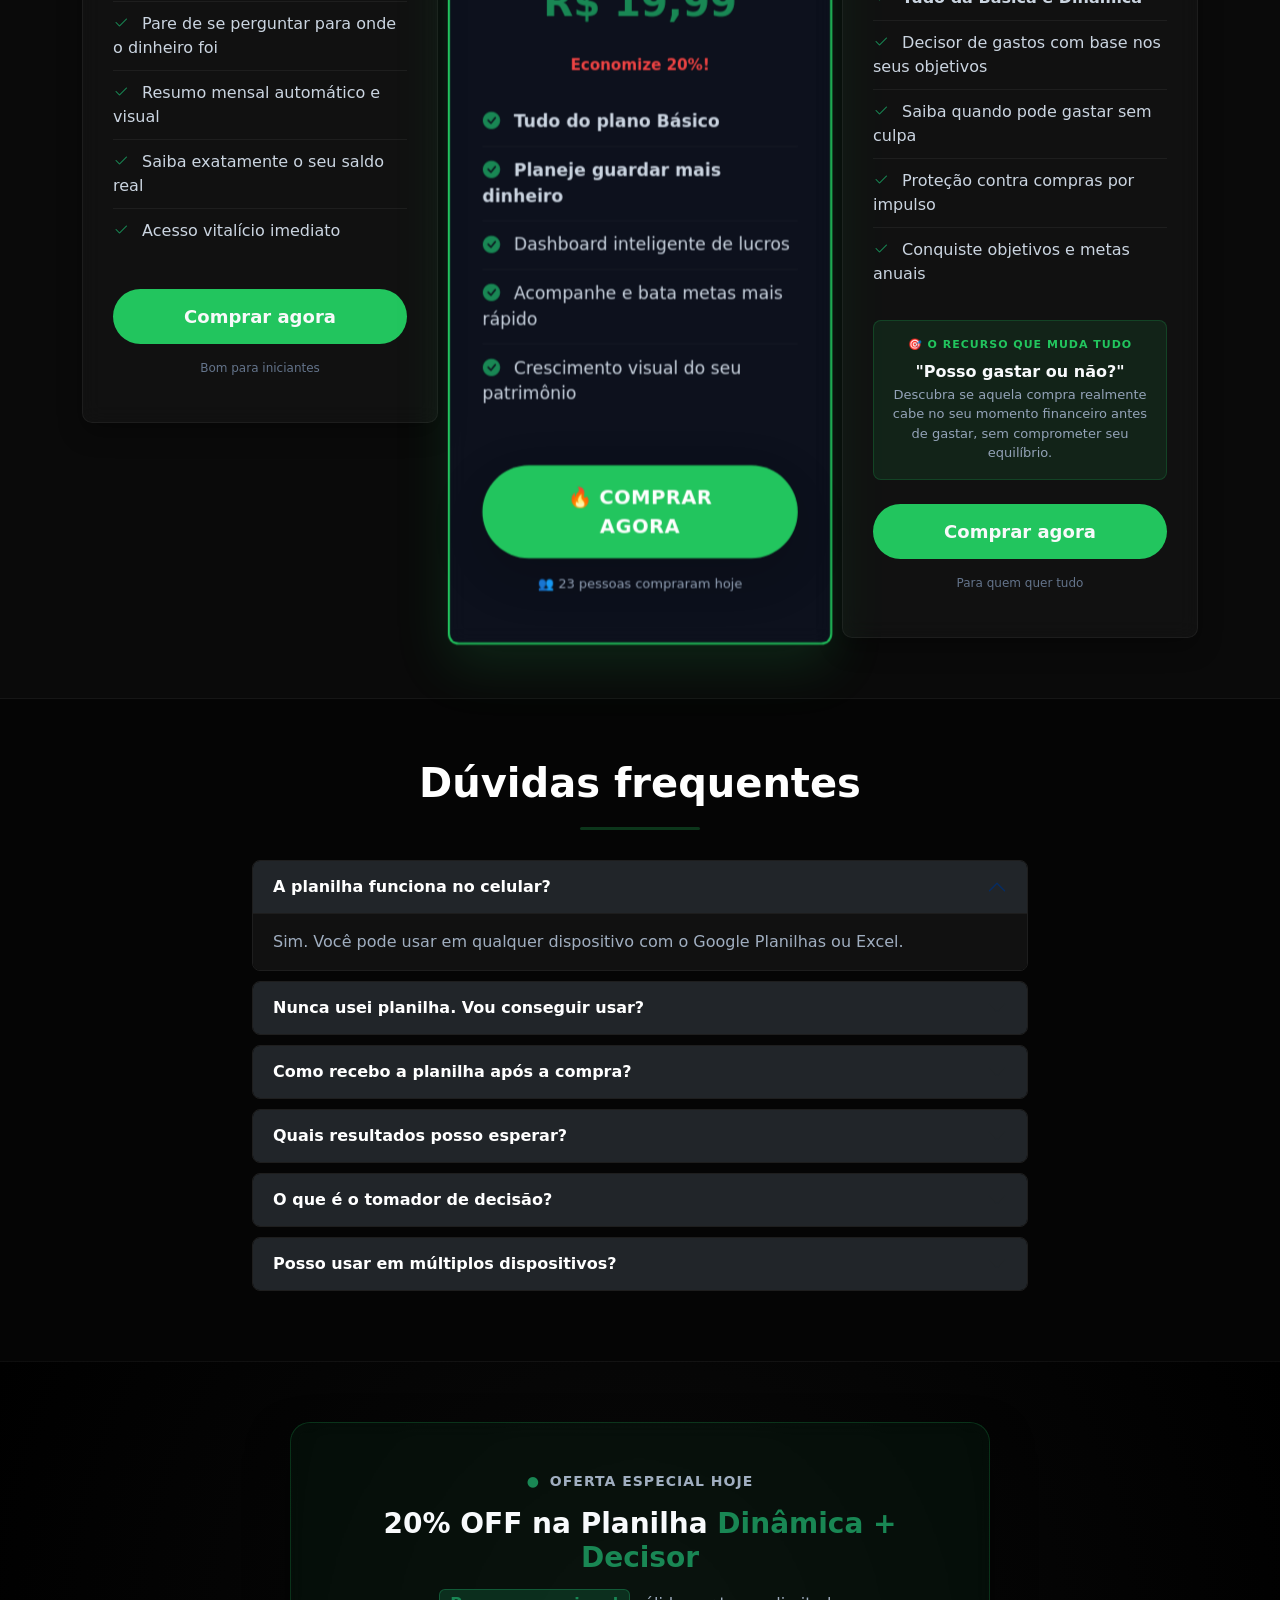
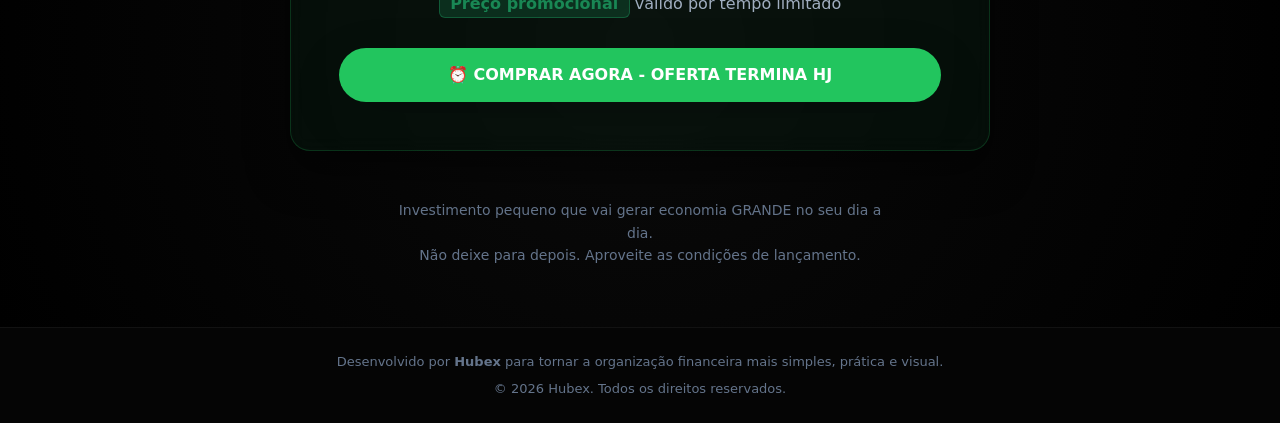
==== commit 9bce8279: "Add files via upload" ====
--- a/Planilha/index.html
+++ b/Planilha/index.html
@@ -450,6 +450,7 @@
                         <h4 class="text-warning mb-3"><i class="bi bi-lightning-charge-fill me-2"></i>Premium</h4>
                         <p class="text-light opacity-75 mb-0">Para quem quer a versão mais completa, com visão avançada e ajuda prática para decidir melhor antes de gastar.</p>
                     </div>
+
                 </div>
             </div>
         </div>
@@ -473,7 +474,7 @@
                         <p style="color: #94a3b8; min-height: 48px;">Assuma o <strong>controle financeiro</strong> e pare de perder dinheiro.</p>
 
                         <div class="price text-white">
-                            R$ 9,99
+                    [        R$ 9,99
                         </div>
 
                         <ul class="lista-beneficios" style="color: #cfcfcf;">
@@ -484,7 +485,7 @@
                             <li style="border-color: rgba(255,255,255,0.05);"><i class="bi bi-check2 text-success me-2"></i> Acesso vitalício imediato</li>
                         </ul>
 
-                        <a href="#" class="btn btn-outline-light mt-3 w-100 fw-bold rounded-pill" style="border-color: rgba(255,255,255,0.2);">
+                        <a href="https://pay.hotmart.com/D105158249T" class="btn btn-outline-light mt-3 w-100 fw-bold rounded-pill" style="border-color: rgba(255,255,255,0.2);">
                             Comprar agora
                         </a>
                         <p style="margin-top: 15px; font-size: 12px; color: #64748b;">
@@ -609,19 +610,6 @@
                     <div id="pergunta3" class="accordion-collapse collapse" data-bs-parent="#faq">
                         <div class="accordion-body" style="background: #111; color: #a0aec0; border-top: 1px solid rgba(255,255,255,0.05);">
                             Após a confirmação do pagamento você recebe o link de download automaticamente por e-mail.
-                        </div>
-                    </div>
-                </div>
-
-                <div class="accordion-item" style="background: transparent; border: 1px solid rgba(255,255,255,0.1); border-radius: 8px; margin-bottom: 10px; overflow: hidden;">
-                    <h2 class="accordion-header">
-                        <button class="accordion-button collapsed bg-dark text-white shadow-none" type="button" data-bs-toggle="collapse" data-bs-target="#pergunta4" style="font-weight: 600;">
-                            Quanto tempo eu ganho ao usar a planilha?
-                        </button>
-                    </h2>
-                    <div id="pergunta4" class="accordion-collapse collapse" data-bs-parent="#faq">
-                        <div class="accordion-body" style="background: #111; color: #a0aec0; border-top: 1px solid rgba(255,255,255,0.05);">
-                            Muitas pessoas ganham 5-10 horas por mês de tempo livre. Não precisa gastar 30 minutos acompanhando gastos manualmente. A planilha automatiza tudo.
                         </div>
                     </div>
                 </div>
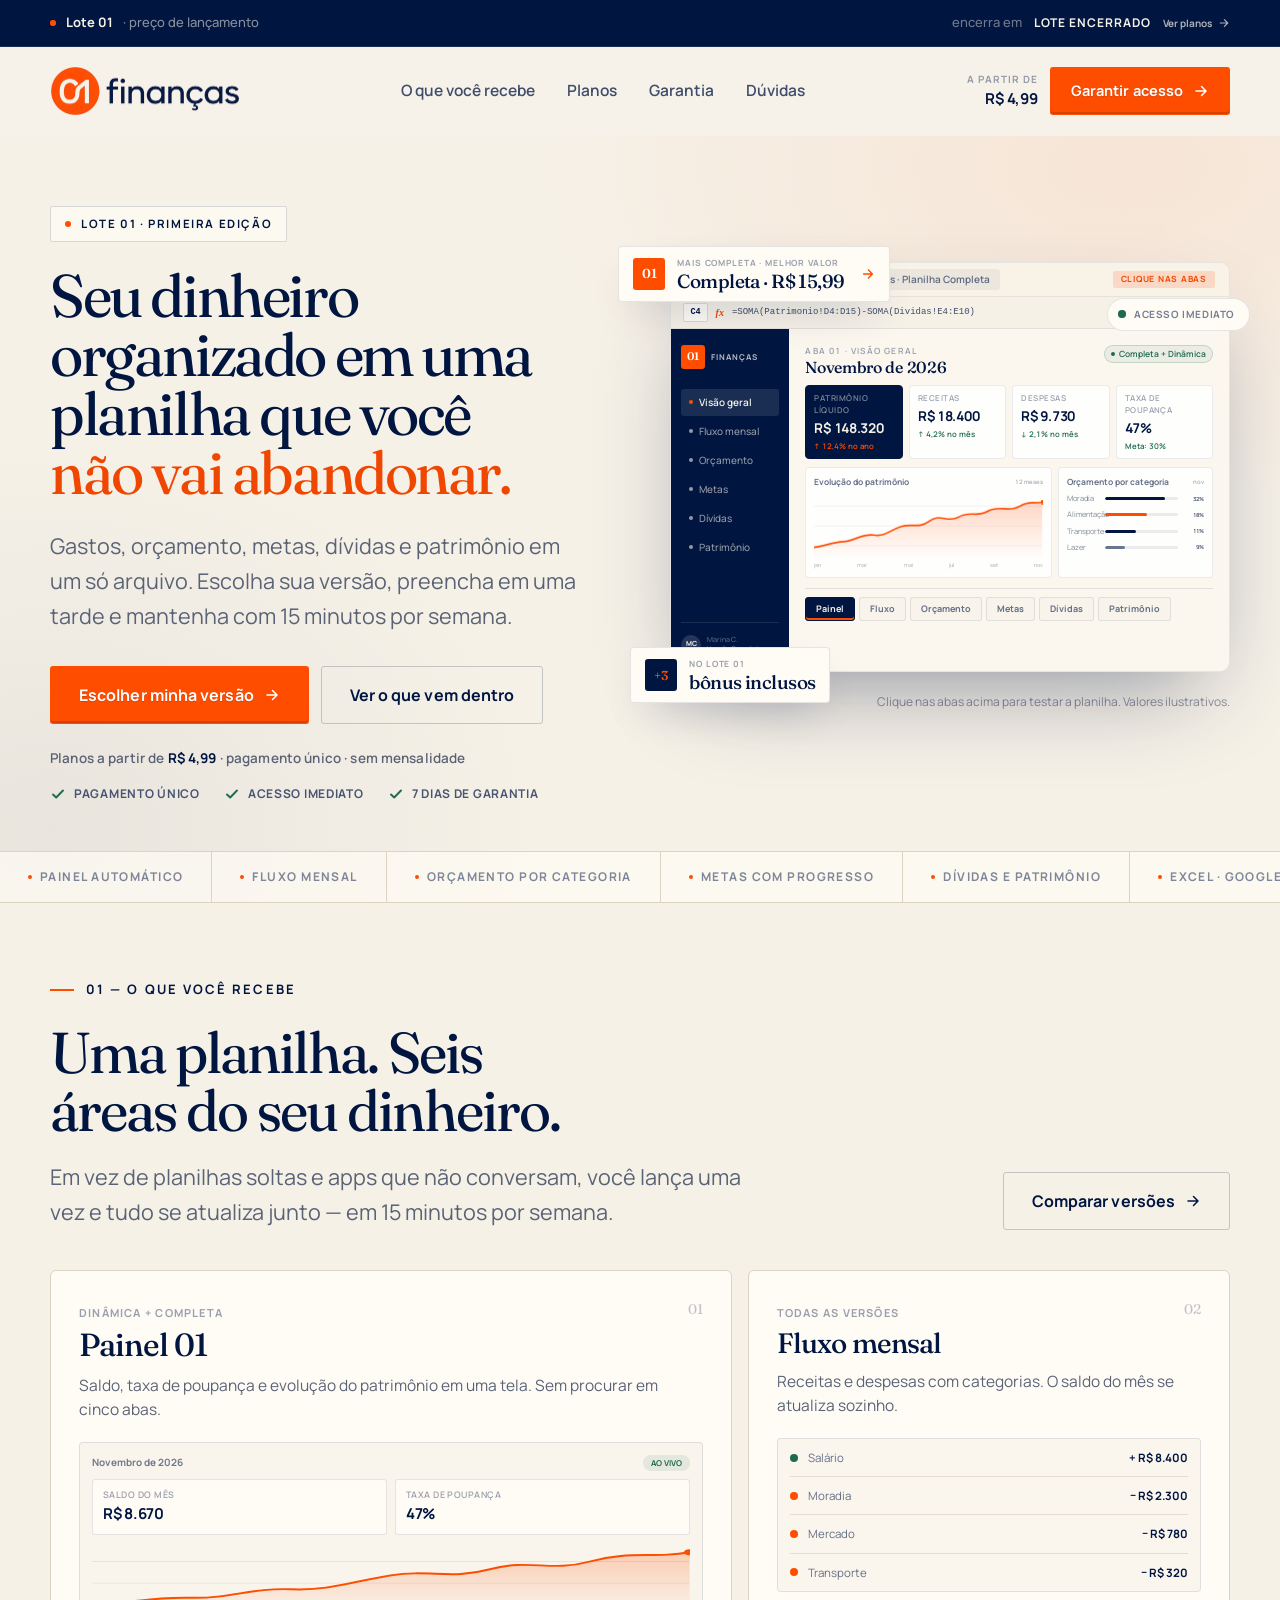
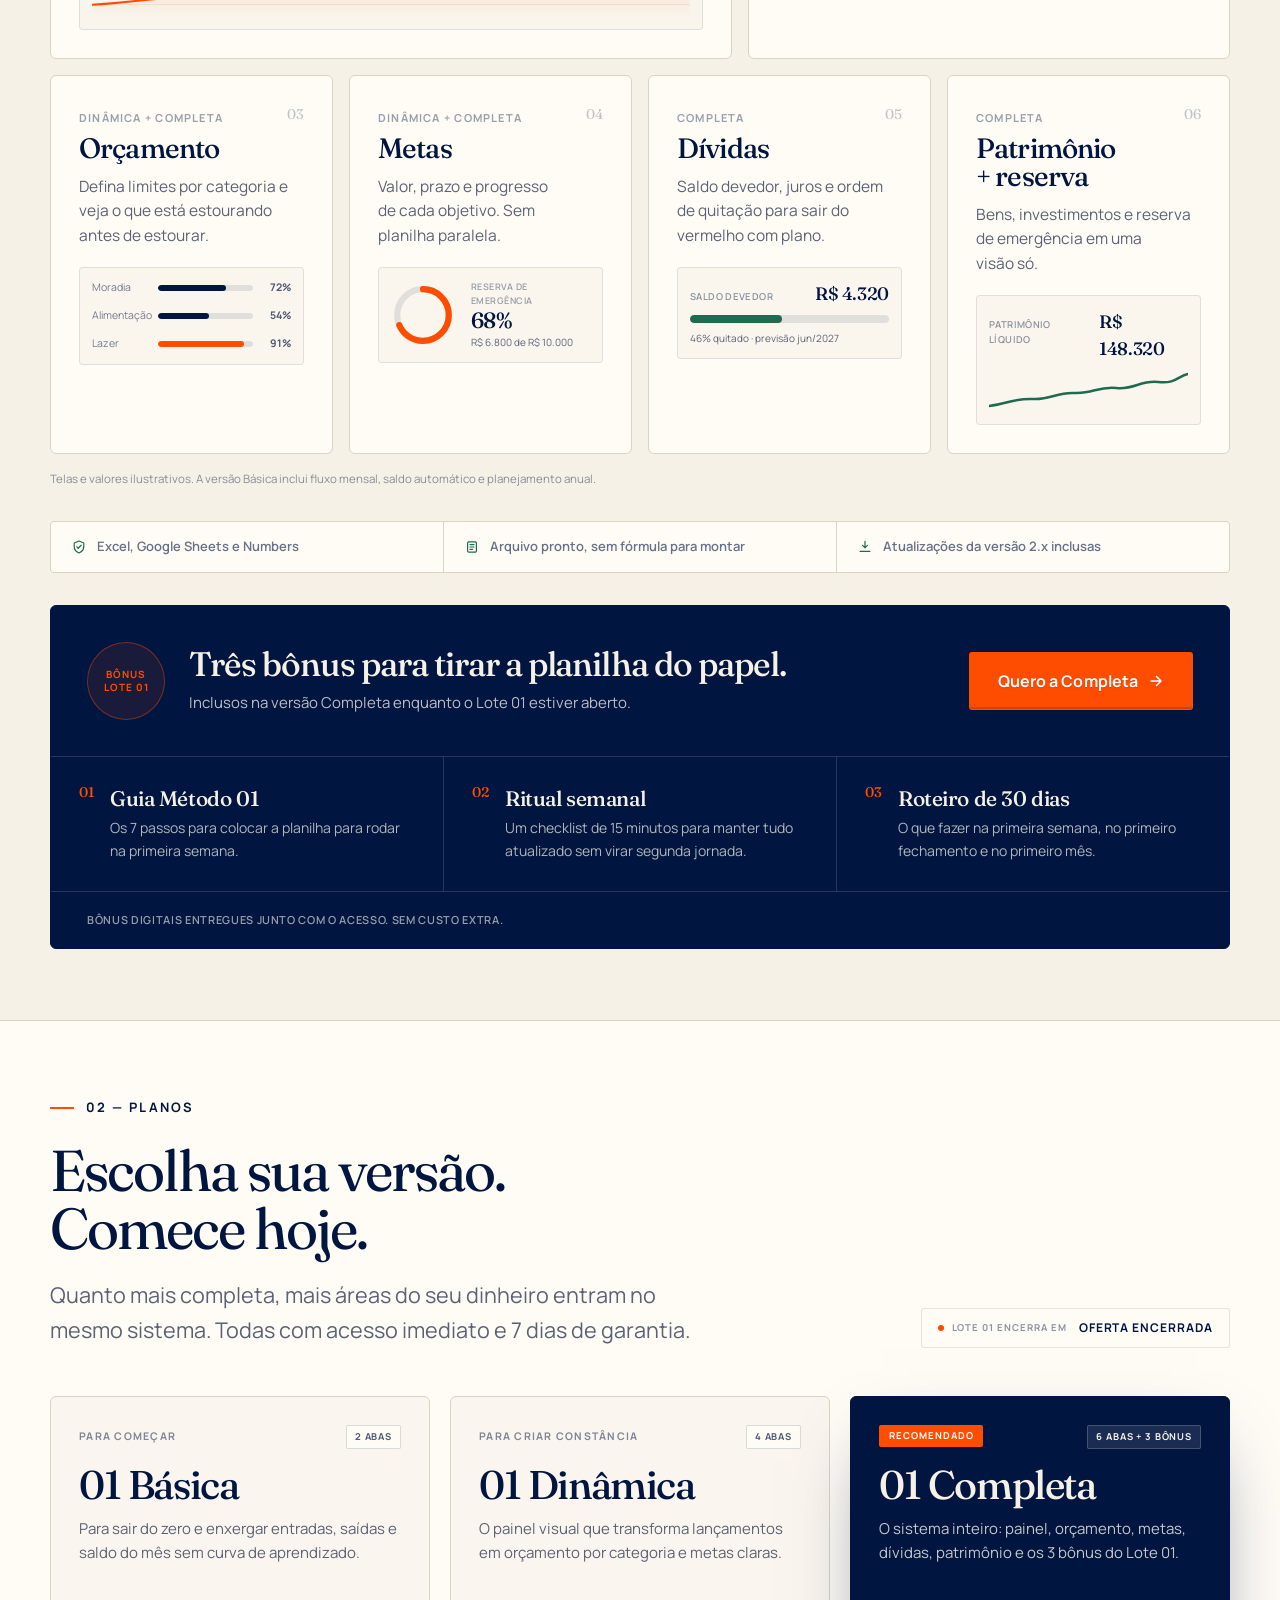
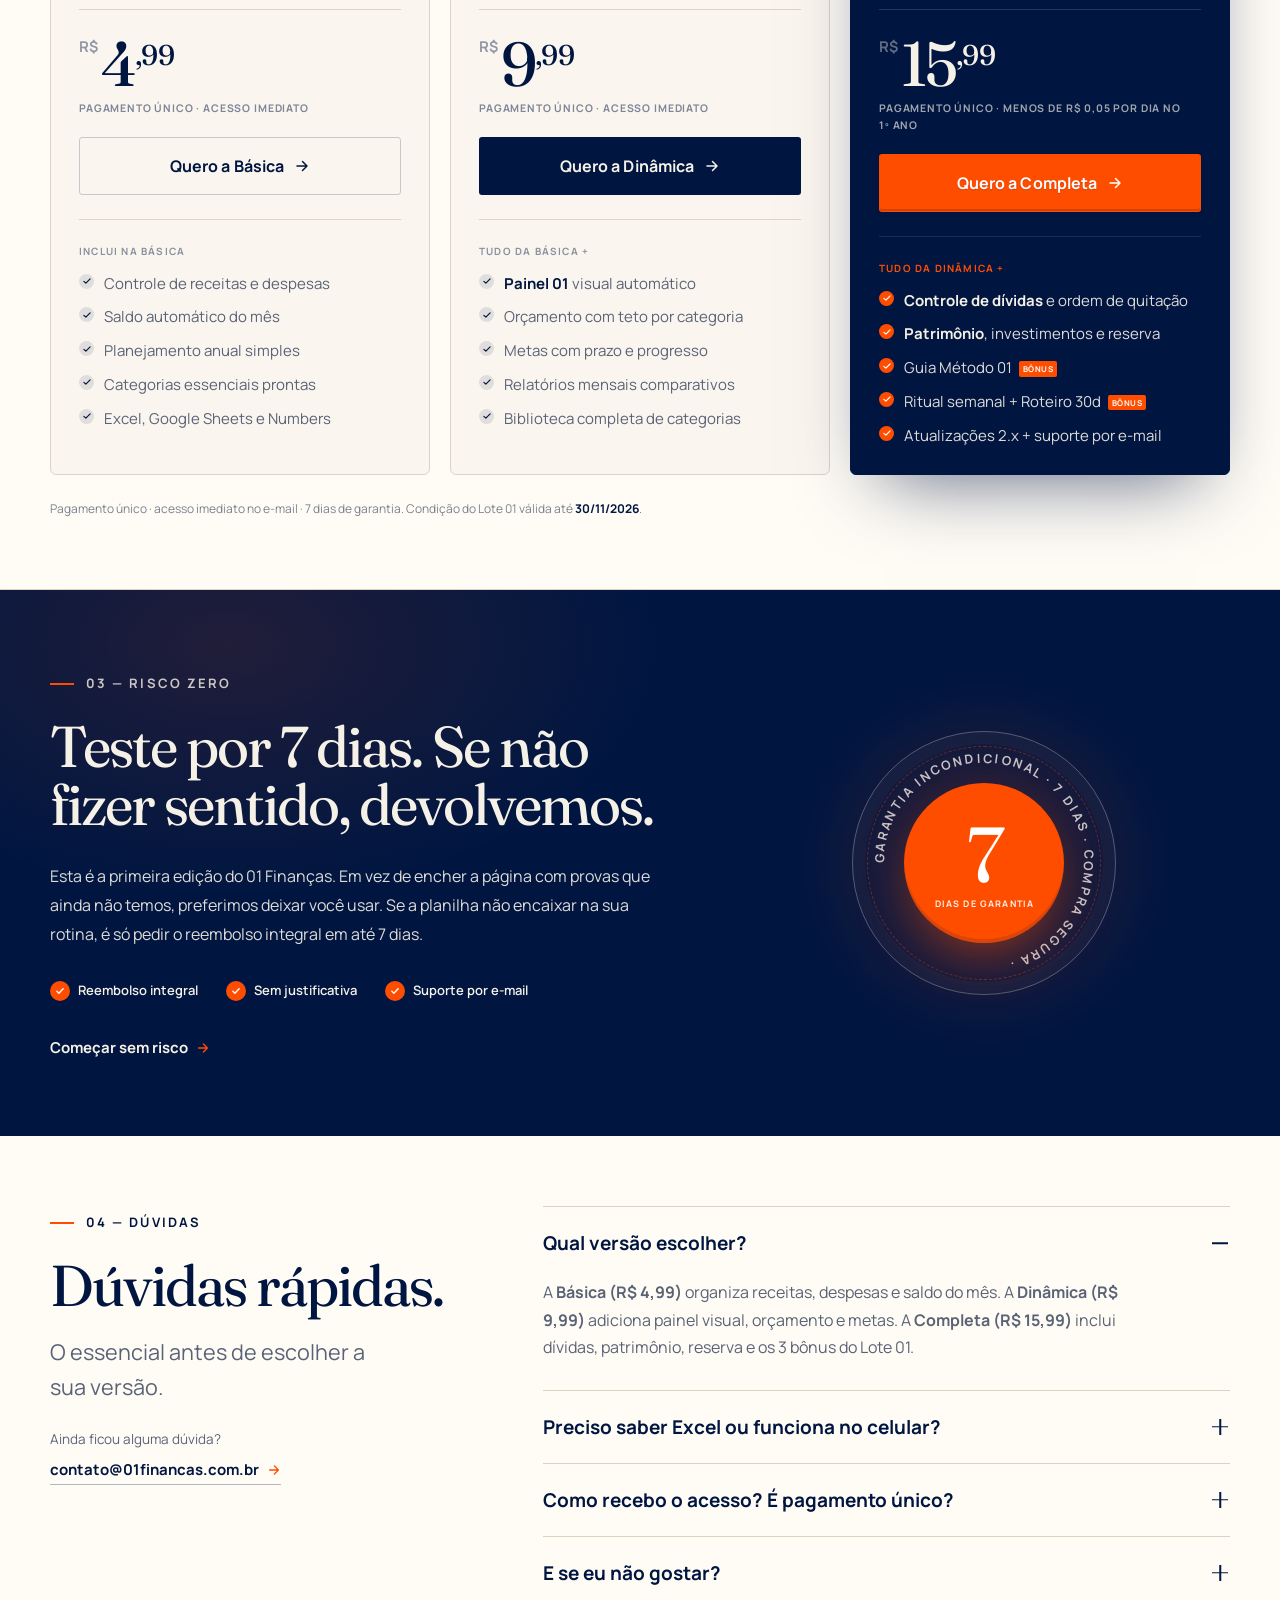
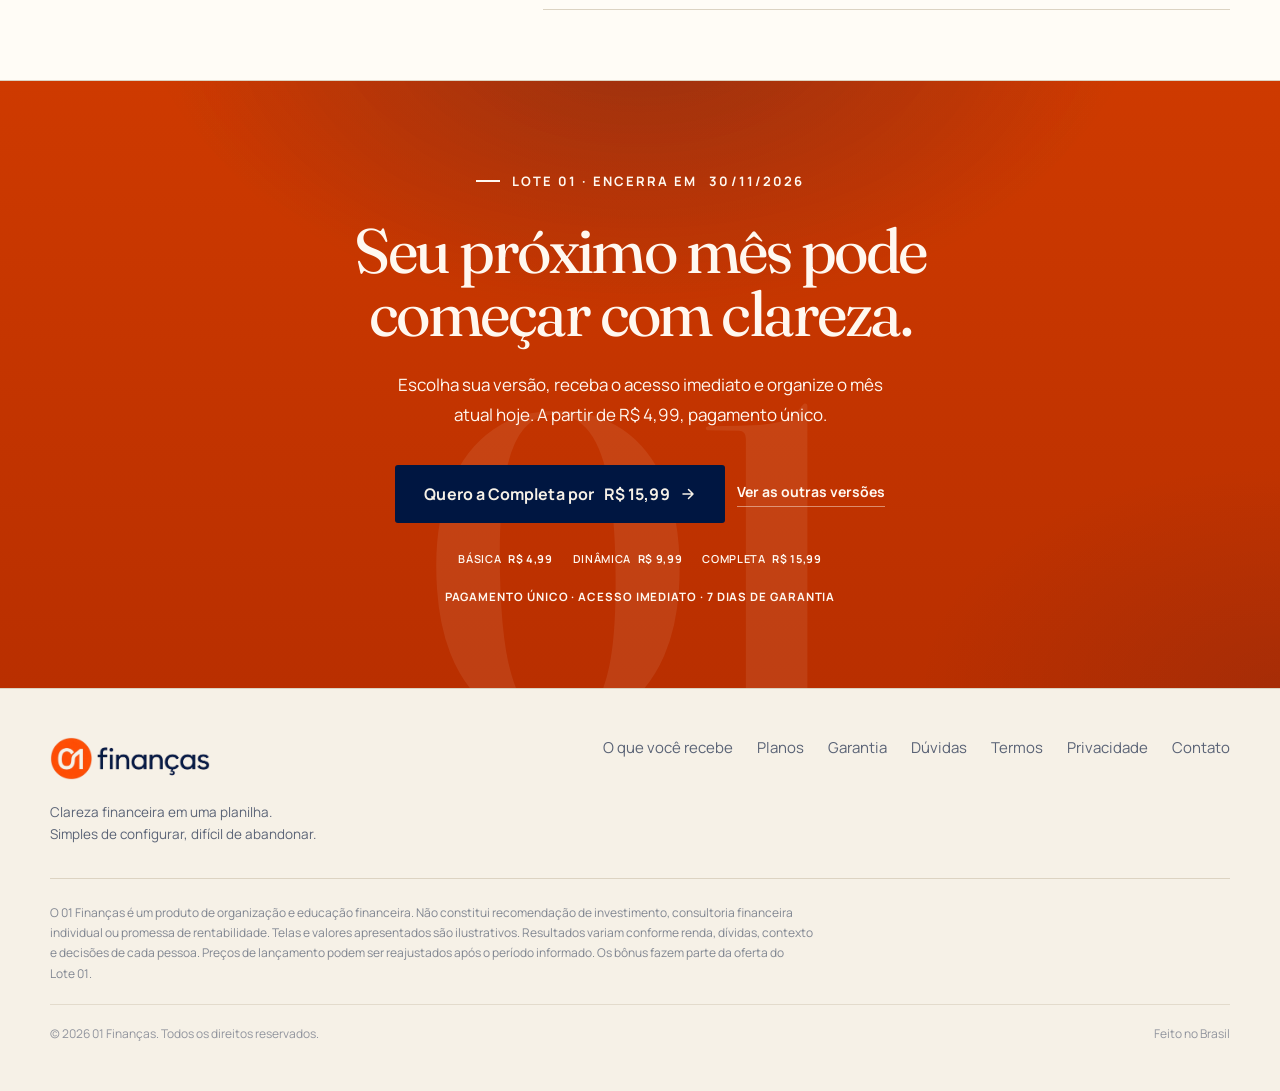
==== commit fe36c1e3: "Add files via upload" ====
--- a/Planilha/index.html
+++ b/Planilha/index.html
@@ -1,723 +1,984 @@
-<!DOCTYPE html>
-<html lang="pt-br">
-
+<!doctype html>
+<html lang="pt-BR">
 <head>
-    <meta charset="UTF-8">
-    <meta name="viewport" content="width=device-width, initial-scale=1">
-    <title>Planilha de Controle Financeiro</title>
-    <link href="https://cdn.jsdelivr.net/npm/bootstrap@5.3.2/dist/css/bootstrap.min.css" rel="stylesheet" media="print"
-        onload="this.media='all'">
-    <noscript>
-        <link href="https://cdn.jsdelivr.net/npm/bootstrap@5.3.2/dist/css/bootstrap.min.css" rel="stylesheet">
-    </noscript>
-    <link rel="stylesheet" href="https://cdn.jsdelivr.net/npm/bootstrap-icons@1.11.1/font/bootstrap-icons.css">
-    <link rel="stylesheet" href="style.css">
+  <meta charset="utf-8">
+  <meta name="viewport" content="width=device-width, initial-scale=1">
+  <title>01 Finanças — Planilha de Controle Financeiro Pessoal (Excel e Google Sheets) a partir de R$ 4,99</title>
+  <meta name="description" content="Organize gastos, orçamento mensal, metas, dívidas e patrimônio em uma planilha pronta com Dashboard moderno para Excel, Google Sheets e Numbers. Básica R$ 4,99, Dinâmica R$ 9,99 e Completa R$ 15,99 com 3 bônus. Pagamento único e 7 dias de garantia.">
+  <meta name="keywords" content="planilha de controle financeiro, planilha financeira pessoal, planilha de gastos mensais, planilha excel controle financeiro, planilha google sheets finanças, planilha orçamento familiar, planilha quitação de dívidas, planilha de investimentos e patrimônio, 01 finanças">
+  <meta name="author" content="01 Finanças">
+  <meta name="robots" content="index, follow, max-image-preview:large, max-snippet:-1, max-video-preview:-1">
+  <meta name="theme-color" content="#001641">
+  <link rel="canonical" href="https://01financas.com.br/">
+  <link rel="alternate" hreflang="pt-BR" href="https://01financas.com.br/">
+  <link rel="alternate" type="text/plain" href="llms.txt" title="Contexto 01 Finanças para IAs e LLMs">
+
+  <meta property="og:type" content="product">
+  <meta property="og:locale" content="pt_BR">
+  <meta property="og:site_name" content="01 Finanças">
+  <meta property="og:title" content="01 Finanças — Planilha de Controle Financeiro Pessoal a partir de R$ 4,99">
+  <meta property="og:description" content="Seis áreas do seu dinheiro em uma única planilha com Dashboard moderno. Básica R$ 4,99, Dinâmica R$ 9,99 e Completa R$ 15,99 com 3 bônus. Pagamento único.">
+  <meta property="og:url" content="https://01financas.com.br/">
+  <meta property="og:image" content="https://01financas.com.br/assets/img/og-01-financas.png">
+  <meta property="og:image:width" content="1200">
+  <meta property="og:image:height" content="630">
+  <meta property="og:image:alt" content="01 Finanças — planilha de controle financeiro com dashboard para Excel e Google Sheets">
+  <meta property="product:price:amount" content="4.99">
+  <meta property="product:price:currency" content="BRL">
+  <meta property="product:availability" content="in stock">
+  <meta property="product:condition" content="new">
+  <meta name="twitter:card" content="summary_large_image">
+  <meta name="twitter:title" content="01 Finanças — Planilha de Controle Financeiro Pessoal a partir de R$ 4,99">
+  <meta name="twitter:description" content="Gastos, orçamento, metas, dívidas e patrimônio em uma só planilha com Dashboard. Acesso imediato e 7 dias de garantia.">
+  <meta name="twitter:image" content="https://01financas.com.br/assets/img/og-01-financas.png">
+
+  <link rel="icon" href="favicon.ico" sizes="any">
+  <link rel="icon" type="image/png" sizes="32x32" href="assets/img/favicon-32.png">
+  <link rel="apple-touch-icon" href="assets/img/apple-touch-icon.png">
+  <link rel="manifest" href="site.webmanifest">
+
+  <link rel="preload" href="assets/fonts/fraunces-latin.woff2" as="font" type="font/woff2" crossorigin>
+  <link rel="preload" href="assets/fonts/manrope-latin.woff2" as="font" type="font/woff2" crossorigin>
+  <link rel="stylesheet" href="assets/css/styles.css">
+  <script>document.documentElement.classList.add('js');</script>
+
+  <script type="application/ld+json">
+  {
+    "@context": "https://schema.org",
+    "@graph": [
+      {
+        "@type": "Organization",
+        "@id": "https://01financas.com.br/#organizacao",
+        "name": "01 Finanças",
+        "url": "https://01financas.com.br/",
+        "logo": {
+          "@type": "ImageObject",
+          "url": "https://01financas.com.br/assets/img/icon-512.png",
+          "width": 512,
+          "height": 512
+        },
+        "email": "contato@01financas.com.br",
+        "contactPoint": {
+          "@type": "ContactPoint",
+          "email": "contato@01financas.com.br",
+          "contactType": "customer support",
+          "availableLanguage": ["Portuguese"]
+        }
+      },
+      {
+        "@type": "WebSite",
+        "@id": "https://01financas.com.br/#website",
+        "url": "https://01financas.com.br/",
+        "name": "01 Finanças",
+        "inLanguage": "pt-BR",
+        "publisher": { "@id": "https://01financas.com.br/#organizacao" }
+      },
+      {
+        "@type": ["Product", "SoftwareApplication"],
+        "@id": "https://01financas.com.br/#produto",
+        "name": "01 Finanças — Planilha de Controle Financeiro Pessoal",
+        "applicationCategory": "FinanceApplication",
+        "operatingSystem": "Microsoft Excel, Google Sheets, Apple Numbers (Windows, macOS, Android, iOS)",
+        "sku": "01FIN-LOTE01",
+        "description": "Planilha de controle financeiro pessoal com Dashboard visual moderno (Painel 01), fluxo mensal de 12 meses, orçamento planejado vs. realizado por categoria, metas financeiras com progresso, plano de quitação de dívidas e gestão de patrimônio e investimentos.",
+        "brand": { "@id": "https://01financas.com.br/#organizacao" },
+        "image": [
+          "https://01financas.com.br/assets/img/og-01-financas.png",
+          "https://01financas.com.br/assets/img/icon-512.png"
+        ],
+        "hasMerchantReturnPolicy": {
+          "@type": "MerchantReturnPolicy",
+          "applicableCountry": "BR",
+          "returnPolicyCategory": "https://schema.org/MerchantReturnFiniteReturnWindow",
+          "merchantReturnDays": 7,
+          "returnMethod": "https://schema.org/ReturnByMail",
+          "returnFees": "https://schema.org/FreeReturn"
+        },
+        "offers": {
+          "@type": "AggregateOffer",
+          "url": "https://01financas.com.br/#planos",
+          "priceCurrency": "BRL",
+          "lowPrice": "4.99",
+          "highPrice": "15.99",
+          "offerCount": "3",
+          "availability": "https://schema.org/InStock",
+          "priceValidUntil": "2026-11-30",
+          "offers": [
+            {
+              "@type": "Offer",
+              "name": "01 Finanças — Versão Básica (2 abas: Painel 01 + Fluxo Mensal)",
+              "sku": "01FIN-BASICA",
+              "price": "4.99",
+              "priceCurrency": "BRL",
+              "availability": "https://schema.org/InStock",
+              "url": "https://01financas.com.br/#planos",
+              "priceValidUntil": "2026-11-30"
+            },
+            {
+              "@type": "Offer",
+              "name": "01 Finanças — Versão Dinâmica (4 abas: Painel 01, Fluxo, Orçamento e Metas)",
+              "sku": "01FIN-DINAMICA",
+              "price": "9.99",
+              "priceCurrency": "BRL",
+              "availability": "https://schema.org/InStock",
+              "url": "https://01financas.com.br/#planos",
+              "priceValidUntil": "2026-11-30"
+            },
+            {
+              "@type": "Offer",
+              "name": "01 Finanças — Versão Completa (6 abas + Dívidas + Patrimônio + 3 Bônus Lote 01)",
+              "sku": "01FIN-COMPLETA",
+              "price": "15.99",
+              "priceCurrency": "BRL",
+              "availability": "https://schema.org/InStock",
+              "url": "https://01financas.com.br/#planos",
+              "priceValidUntil": "2026-11-30"
+            }
+          ]
+        }
+      },
+      {
+        "@type": "FAQPage",
+        "@id": "https://01financas.com.br/#faq",
+        "mainEntity": [
+          {
+            "@type": "Question",
+            "name": "Qual versão escolher?",
+            "acceptedAnswer": { "@type": "Answer", "text": "A Básica (R$ 4,99) organiza receitas, despesas e saldo do mês com Dashboard. A Dinâmica (R$ 9,99) adiciona orçamento com teto por categoria e metas com prazo. A Completa (R$ 15,99) inclui controle de dívidas, patrimônio, reserva de emergência e os três bônus do Lote 01." }
+          },
+          {
+            "@type": "Question",
+            "name": "Preciso saber Excel ou funciona no celular?",
+            "acceptedAnswer": { "@type": "Answer", "text": "Não precisa saber fórmulas: a planilha já vem pronta para Excel, Google Sheets e Numbers, com cálculos automáticos e visão mobile responsiva." }
+          },
+          {
+            "@type": "Question",
+            "name": "Como recebo o acesso? É pagamento único?",
+            "acceptedAnswer": { "@type": "Answer", "text": "Sim, pagamento único sem mensalidade. O acesso chega imediatamente no seu e-mail após a confirmação do pagamento (Pix e cartão liberam na hora)." }
+          },
+          {
+            "@type": "Question",
+            "name": "E se eu não gostar?",
+            "acceptedAnswer": { "@type": "Answer", "text": "Você tem 7 dias corridos de garantia incondicional para solicitar o reembolso integral pelo e-mail de suporte, sem precisar justificar." }
+          }
+        ]
+      }
+    ]
+  }
+  </script>
 </head>
-
-<body>
-    <!-- HERO -->
-    <section class="hero text-center position-relative overflow-hidden" style="background: #050505;">
-        <!-- Decoradores Glow Effect -->
-        <div class="position-absolute top-0 start-50 translate-middle-x" style="width: 80%; height: 300px; background: radial-gradient(ellipse at top, rgba(34,197,94,0.15), transparent 70%); z-index: 0;"></div>
-        
-        <div class="container position-relative z-1 pt-4">
-            <div class="d-inline-block mb-4 slide-up" style="animation-delay: 0.1s;">
-                <span class="badge bg-dark border border-secondary border-opacity-50 text-light px-3 py-2 rounded-pill shadow-sm" style="letter-spacing: 0.5px; font-weight: 500;">
-                    <span class="text-success me-1">●</span> Atualizado para 2026
-                </span>
-            </div>
-            
-            <h1 class="display-4 fw-bold text-white mb-4 slide-up" style="animation-delay: 0.2s; letter-spacing: -1px; line-height: 1.2;">
-                Organize seu dinheiro e descubra exatamente<br>
-                <span class="position-relative d-inline-block">
-                    <span style="color:#22c55e;">PARA ONDE ELE ESTÁ INDO</span>
-                    <svg class="position-absolute w-100 start-0 translate-middle-y" style="bottom: -10px; z-index: -1; left: 0;" viewBox="0 0 200 15" fill="none" xmlns="http://www.w3.org/2000/svg" preserveAspectRatio="none"><path d="M0 13C50 3 150 3 200 13" stroke="rgba(34,197,94,0.3)" stroke-width="6" stroke-linecap="round"/></svg>
-                </span>
+<body id="topo">
+  <a class="skip-link" href="#conteudo">Pular para o conteúdo</a>
+
+  <div class="topbar">
+    <div class="container-x topbar__inner">
+      <p class="flex items-center gap-2.5">
+        <span class="relative flex h-1.5 w-1.5" aria-hidden="true">
+          <span class="absolute inline-flex h-full w-full animate-ping rounded-full bg-orange opacity-60"></span>
+          <span class="relative inline-flex h-1.5 w-1.5 rounded-full bg-orange"></span>
+        </span>
+        <strong class="font-bold">Lote 01</strong>
+        <span class="hidden text-ivory/55 sm:inline">· preço de lançamento</span>
+        <span class="text-ivory/55 sm:hidden">· R$ 4,99</span>
+      </p>
+      <div class="flex items-center gap-3">
+        <span class="hidden text-ivory/45 sm:inline">encerra em</span>
+        <span class="countdown" data-countdown aria-label="Tempo restante da condição de lançamento">
+          <span class="countdown__part"><b data-days>00</b><span>d</span></span>
+          <span class="countdown__sep">:</span>
+          <span class="countdown__part"><b data-hours>00</b><span>h</span></span>
+          <span class="countdown__sep">:</span>
+          <span class="countdown__part"><b data-minutes>00</b><span>min</span></span>
+          <span class="countdown__sep hidden sm:inline">:</span>
+          <span class="countdown__part hidden sm:inline-flex"><b data-seconds>00</b><span>s</span></span>
+        </span>
+        <span class="countdown-expired" data-countdown-expired>Lote encerrado</span>
+        <a class="topbar__link" href="#planos">Ver planos
+          <svg class="h-3 w-3" viewBox="0 0 16 16" fill="none" aria-hidden="true"><path d="M3 8h9M8.5 3.5 13 8l-4.5 4.5" stroke="currentColor" stroke-width="1.6" stroke-linecap="round" stroke-linejoin="round"/></svg>
+        </a>
+      </div>
+    </div>
+  </div>
+
+  <header class="site-header" id="header">
+    <div class="container-x site-header__inner">
+      <a class="brand" href="#topo" aria-label="01 Finanças — voltar ao início">
+        <img src="assets/img/logo-01-financas.webp" width="760" height="202" alt="01 Finanças" fetchpriority="high">
+      </a>
+      <nav class="hidden items-center gap-8 md:flex" aria-label="Navegação principal">
+        <a class="nav-link" href="#o-que-recebe">O que você recebe</a>
+        <a class="nav-link" href="#planos">Planos</a>
+        <a class="nav-link" href="#garantia">Garantia</a>
+        <a class="nav-link" href="#duvidas">Dúvidas</a>
+      </nav>
+      <div class="flex items-center gap-3">
+        <span class="hidden text-right text-[10px] font-bold uppercase leading-tight tracking-[.1em] text-ink/40 xl:block">
+          a partir de
+          <span class="mt-1 block text-[15px] font-bold tracking-[-.01em] text-ink" data-price-min>R$ 4,99</span>
+        </span>
+        <a class="btn btn--primary js-magnetic min-h-[46px] px-4 py-2.5 text-[13px] sm:px-5 sm:text-[14px]" href="#planos" data-cta="header">
+          <span class="sm:hidden">Planos</span>
+          <span class="hidden sm:inline">Garantir acesso</span>
+          <svg viewBox="0 0 16 16" fill="none" aria-hidden="true"><path d="M3 8h9M8.5 3.5 13 8l-4.5 4.5" stroke="currentColor" stroke-width="1.5" stroke-linecap="round" stroke-linejoin="round"/></svg>
+        </a>
+      </div>
+    </div>
+    <div class="scroll-progress" data-scroll-progress aria-hidden="true"></div>
+  </header>
+
+  <main id="conteudo">
+    <section class="hero-section pb-0" aria-labelledby="hero-title">
+      <div class="container-x">
+        <div class="hero-grid">
+          <div>
+            <span class="badge-launch" data-reveal><i aria-hidden="true"></i>Lote 01 · primeira edição</span>
+            <h1 class="hero-title" id="hero-title" data-reveal style="--reveal-delay:60ms">
+              Seu dinheiro organizado em uma planilha que você <em>não vai abandonar.</em>
             </h1>
-            
-            <p class="mt-4 text-light opacity-75 slide-up" style="font-size: 20px; max-width: 600px; margin: 0 auto; animation-delay: 0.3s;">
-                Escolha a planilha ideal para controlar gastos, acompanhar metas e tomar decisões financeiras com mais clareza.
+            <p class="lead mt-6 max-w-[48ch] sm:mt-7" data-reveal style="--reveal-delay:120ms">
+              Gastos, orçamento, metas, dívidas e patrimônio em um só arquivo. Escolha sua versão, preencha em uma tarde e mantenha com 15 minutos por semana.
             </p>
-            
-            <div class="mt-5 slide-up" style="animation-delay: 0.4s;">
-                <a href="#comprar" class="btn btn-success btn-lg fw-bold py-3 px-5 shadow-lg rounded-pill" style="font-size: 18px; transition: transform 0.2s, box-shadow 0.2s; background: #22c55e; border: none; box-shadow: 0 10px 25px rgba(34,197,94,0.4) !important;">
-                    ✓ Escolher minha planilha
-                </a>
-            </div>
-            
-            <p class="mt-4 slide-up" style="font-size: 14px; color: #94a3b8; animation-delay: 0.5s;">
-                ⏱️ <strong>Oferta termina em:</strong> <span id="countdown" class="countdown px-2 py-1 rounded text-dark fw-bold" style="background: #fbbf24;">23h59m58s</span> <span class="mx-2 opacity-25">|</span>
-                <strong><i class="bi bi-envelope-check text-success"></i> Enviamos em 2 minutos</strong>
+
+            <div class="mt-8 flex flex-col gap-3 sm:flex-row sm:items-center" data-reveal style="--reveal-delay:180ms">
+              <a class="btn btn--primary js-magnetic" href="#planos" data-cta="hero">
+                Escolher minha versão
+                <svg viewBox="0 0 16 16" fill="none" aria-hidden="true"><path d="M3 8h9M8.5 3.5 13 8l-4.5 4.5" stroke="currentColor" stroke-width="1.5" stroke-linecap="round" stroke-linejoin="round"/></svg>
+              </a>
+              <a class="btn btn--ghost" href="#o-que-recebe">Ver o que vem dentro</a>
+            </div>
+
+            <p class="mt-6 text-[13.5px] font-semibold tracking-[.01em] text-muted" data-reveal style="--reveal-delay:210ms">
+              Planos a partir de <strong class="font-bold text-ink" data-price-min>R$ 4,99</strong> · pagamento único · sem mensalidade
             </p>
-        </div>
+
+            <ul class="mt-4 flex flex-wrap items-center gap-x-6 gap-y-2.5 text-[12px] font-bold uppercase tracking-[.06em] text-ink/70" data-reveal style="--reveal-delay:240ms">
+              <li class="flex items-center gap-2">
+                <svg class="h-4 w-4 text-forest" viewBox="0 0 16 16" fill="none" aria-hidden="true"><path d="m3 8.5 3.2 3L13 4.5" stroke="currentColor" stroke-width="1.9" stroke-linecap="round" stroke-linejoin="round"/></svg>
+                Pagamento único
+              </li>
+              <li class="flex items-center gap-2">
+                <svg class="h-4 w-4 text-forest" viewBox="0 0 16 16" fill="none" aria-hidden="true"><path d="m3 8.5 3.2 3L13 4.5" stroke="currentColor" stroke-width="1.9" stroke-linecap="round" stroke-linejoin="round"/></svg>
+                Acesso imediato
+              </li>
+              <li class="flex items-center gap-2">
+                <svg class="h-4 w-4 text-forest" viewBox="0 0 16 16" fill="none" aria-hidden="true"><path d="m3 8.5 3.2 3L13 4.5" stroke="currentColor" stroke-width="1.9" stroke-linecap="round" stroke-linejoin="round"/></svg>
+                7 dias de garantia
+              </li>
+            </ul>
+          </div>
+
+          <div class="hero-visual" data-reveal style="--reveal-delay:160ms">
+            <a class="hero-chip hero-chip--price group" href="#planos" aria-label="Ver a versão Completa por R$ 15,99">
+              <span class="hero-chip__mark">01</span>
+              <span>
+                <small>Mais completa · melhor valor</small>
+                <strong>Completa · R$ 15,99</strong>
+              </span>
+              <svg class="ml-1 h-3.5 w-3.5 text-orange transition-transform duration-300 group-hover:translate-x-1" viewBox="0 0 16 16" fill="none" aria-hidden="true"><path d="M3 8h9M8.5 3.5 13 8l-4.5 4.5" stroke="currentColor" stroke-width="1.6" stroke-linecap="round" stroke-linejoin="round"/></svg>
+            </a>
+            <span class="hero-chip hero-chip--access">
+              <span class="hero-chip__dot" aria-hidden="true"></span>
+              <span class="hero-chip__access-label">Acesso imediato</span>
+            </span>
+            <span class="hero-chip hero-chip--bonus">
+              <span class="hero-chip__mark">+3</span>
+              <span>
+                <small>No Lote 01</small>
+                <strong>bônus inclusos</strong>
+              </span>
+            </span>
+
+            <figure class="m-0">
+              <div class="mockup" data-mockup>
+                <div class="mockup__bar">
+                  <div class="mockup__dots" aria-hidden="true"><i></i><i></i><i></i></div>
+                  <div class="mockup__tab"><i aria-hidden="true"></i>01 Finanças · Planilha Completa</div>
+                  <span class="mockup__hint">Clique nas abas</span>
+                </div>
+                <div class="mockup__formula" aria-hidden="true">
+                  <span class="mockup__cell" data-mockup-cell>C4</span>
+                  <span class="mockup__fx">fx</span>
+                  <code data-mockup-formula>=SOMA(Patrimonio!D4:D15)-SOMA(Dividas!E4:E10)</code>
+                </div>
+                <div class="mockup__body">
+                  <aside class="mockup__sidebar" aria-label="Áreas da planilha">
+                    <div class="mockup__brand"><b>01</b><span>Finanças</span></div>
+                    <nav class="mockup__nav">
+                      <button type="button" class="is-active" data-sheet-trigger="painel"><i></i>Visão geral</button>
+                      <button type="button" data-sheet-trigger="fluxo"><i></i>Fluxo mensal</button>
+                      <button type="button" data-sheet-trigger="orcamento"><i></i>Orçamento</button>
+                      <button type="button" data-sheet-trigger="metas"><i></i>Metas</button>
+                      <button type="button" data-sheet-trigger="dividas"><i></i>Dívidas</button>
+                      <button type="button" data-sheet-trigger="patrimonio"><i></i>Patrimônio</button>
+                    </nav>
+                    <div class="mockup__profile"><b>MC</b><span>Marina C.<br>Versão Completa</span></div>
+                  </aside>
+                  <div class="mockup__main">
+                    <!-- ABA 1 · PAINEL -->
+                    <div class="mockup__view is-active" data-sheet-panel="painel">
+                      <div class="mockup__head">
+                        <div><small>Aba 01 · Visão geral</small><h3>Novembro de 2026</h3></div>
+                        <span class="mockup__chip">Completa + Dinâmica</span>
+                      </div>
+                      <div class="mockup__metrics">
+                        <div class="mockup__metric mockup__metric--dark"><span>Patrimônio líquido</span><strong>R$ 148.320</strong><small>↑ 12,4% no ano</small></div>
+                        <div class="mockup__metric"><span>Receitas</span><strong>R$ 18.400</strong><small>↑ 4,2% no mês</small></div>
+                        <div class="mockup__metric"><span>Despesas</span><strong>R$ 9.730</strong><small>↓ 2,1% no mês</small></div>
+                        <div class="mockup__metric"><span>Taxa de poupança</span><strong>47%</strong><small>Meta: 30%</small></div>
+                      </div>
+                      <div class="mockup__panels">
+                        <div class="mockup__panel">
+                          <div class="mockup__panel-head"><span>Evolução do patrimônio</span><span>12 meses</span></div>
+                          <svg class="mockup__chart" viewBox="0 0 360 80" preserveAspectRatio="none" aria-hidden="true">
+                            <defs>
+                              <linearGradient id="hero-area" x1="0" y1="0" x2="0" y2="1">
+                                <stop offset="0%" stop-color="#FF4D00" stop-opacity=".22"/>
+                                <stop offset="100%" stop-color="#FF4D00" stop-opacity="0"/>
+                              </linearGradient>
+                            </defs>
+                            <g stroke="#001641" stroke-opacity=".07" stroke-width="1">
+                              <line x1="0" y1="16" x2="360" y2="16"/>
+                              <line x1="0" y1="40" x2="360" y2="40"/>
+                              <line x1="0" y1="64" x2="360" y2="64"/>
+                            </g>
+                            <path d="M0 66 C18 64 28 60 46 59 S76 49 94 51 S118 46 136 41 S164 44 182 34 S210 37 228 29 S256 30 274 22 S306 24 324 16 S348 14 360 11 L360 80 L0 80 Z" fill="url(#hero-area)"/>
+                            <path d="M0 66 C18 64 28 60 46 59 S76 49 94 51 S118 46 136 41 S164 44 182 34 S210 37 228 29 S256 30 274 22 S306 24 324 16 S348 14 360 11" fill="none" stroke="#FF4D00" stroke-width="2" stroke-linecap="round"/>
+                            <circle cx="360" cy="11" r="3" fill="#FF4D00"/>
+                          </svg>
+                          <div class="mockup__axis"><span>jan</span><span>mar</span><span>mai</span><span>jul</span><span>set</span><span>nov</span></div>
+                        </div>
+                        <div class="mockup__panel">
+                          <div class="mockup__panel-head"><span>Orçamento por categoria</span><span>nov</span></div>
+                          <div class="mockup__bars">
+                            <div class="mockup__bar-row"><span>Moradia</span><div class="mockup__track"><i style="width:82%;background:#001641"></i></div><strong>32%</strong></div>
+                            <div class="mockup__bar-row"><span>Alimentação</span><div class="mockup__track"><i style="width:58%;background:#FF4D00"></i></div><strong>18%</strong></div>
+                            <div class="mockup__bar-row"><span>Transporte</span><div class="mockup__track"><i style="width:42%;background:#001641"></i></div><strong>11%</strong></div>
+                            <div class="mockup__bar-row"><span>Lazer</span><div class="mockup__track"><i style="width:28%;background:#001641;opacity:.55"></i></div><strong>9%</strong></div>
+                          </div>
+                        </div>
+                      </div>
+                    </div>
+
+                    <!-- ABA 2 · FLUXO MENSAL -->
+                    <div class="mockup__view" data-sheet-panel="fluxo" hidden>
+                      <div class="mockup__head">
+                        <div><small>Aba 02 · Lançamentos do mês</small><h3>Fluxo de novembro</h3></div>
+                        <span class="mockup__chip">Todas as versões</span>
+                      </div>
+                      <div class="mockup__metrics">
+                        <div class="mockup__metric mockup__metric--dark"><span>Saldo livre</span><strong>+ R$ 8.670</strong><small>47% da renda</small></div>
+                        <div class="mockup__metric"><span>Entradas</span><strong>R$ 18.400</strong><small>2 fontes</small></div>
+                        <div class="mockup__metric"><span>Saídas fixas</span><strong>R$ 6.120</strong><small>33% do mês</small></div>
+                        <div class="mockup__metric"><span>Variáveis</span><strong>R$ 3.610</strong><small>dentro da meta</small></div>
+                      </div>
+                      <div class="mockup__table" role="table" aria-label="Exemplo de lançamentos">
+                        <div class="mockup__row mockup__row--head"><span>Data</span><span>Descrição</span><span>Categoria</span><span>Valor</span></div>
+                        <div class="mockup__row"><span>05/11</span><strong>Salário líquido</strong><i class="is-in">Renda</i><b class="is-in">+ R$ 14.200</b></div>
+                        <div class="mockup__row"><span>07/11</span><strong>Aluguel + condomínio</strong><i>Moradia</i><b>− R$ 3.100</b></div>
+                        <div class="mockup__row"><span>10/11</span><strong>Supermercado mensal</strong><i>Alimentação</i><b>− R$ 1.280</b></div>
+                        <div class="mockup__row"><span>12/11</span><strong>Aporte Tesouro Selic</strong><i class="is-in">Reserva</i><b class="is-in">+ R$ 2.500</b></div>
+                      </div>
+                    </div>
+
+                    <!-- ABA 3 · ORÇAMENTO -->
+                    <div class="mockup__view" data-sheet-panel="orcamento" hidden>
+                      <div class="mockup__head">
+                        <div><small>Aba 03 · Teto por categoria</small><h3>Orçamento planejado × real</h3></div>
+                        <span class="mockup__chip">Dinâmica + Completa</span>
+                      </div>
+                      <div class="mockup__metrics">
+                        <div class="mockup__metric mockup__metric--dark"><span>Teto do mês</span><strong>R$ 11.000</strong><small>planejado</small></div>
+                        <div class="mockup__metric"><span>Gasto até hoje</span><strong>R$ 9.730</strong><small>88% utilizado</small></div>
+                        <div class="mockup__metric"><span>Folga no mês</span><strong>R$ 1.270</strong><small>disponível</small></div>
+                        <div class="mockup__metric"><span>Alertas</span><strong>1 atenção</strong><small>Lazer em 91%</small></div>
+                      </div>
+                      <div class="mockup__table">
+                        <div class="mockup__row mockup__row--head"><span>Categoria</span><span>Uso do limite</span><span>Status</span><span>Real / Meta</span></div>
+                        <div class="mockup__row"><strong>Moradia</strong><div class="mockup__track"><i style="width:78%;background:#001641"></i></div><i class="is-in">OK</i><b>R$ 3.100 / 4.000</b></div>
+                        <div class="mockup__row"><strong>Alimentação</strong><div class="mockup__track"><i style="width:68%;background:#1F6B50"></i></div><i class="is-in">OK</i><b>R$ 1.700 / 2.500</b></div>
+                        <div class="mockup__row"><strong>Transporte</strong><div class="mockup__track"><i style="width:62%;background:#001641"></i></div><i class="is-in">OK</i><b>R$ 930 / 1.500</b></div>
+                        <div class="mockup__row"><strong>Lazer</strong><div class="mockup__track"><i style="width:91%;background:#FF4D00"></i></div><i class="is-warn">91%</i><b>R$ 1.090 / 1.200</b></div>
+                      </div>
+                    </div>
+
+                    <!-- ABA 4 · METAS -->
+                    <div class="mockup__view" data-sheet-panel="metas" hidden>
+                      <div class="mockup__head">
+                        <div><small>Aba 04 · Objetivos com prazo</small><h3>Metas em andamento</h3></div>
+                        <span class="mockup__chip">Dinâmica + Completa</span>
+                      </div>
+                      <div class="mockup__metrics">
+                        <div class="mockup__metric mockup__metric--dark"><span>Total acumulado</span><strong>R$ 44.800</strong><small>em 3 metas</small></div>
+                        <div class="mockup__metric"><span>Meta total</span><strong>R$ 65.000</strong><small>69% concluído</small></div>
+                        <div class="mockup__metric"><span>Aporte mensal</span><strong>R$ 2.800</strong><small>automático</small></div>
+                        <div class="mockup__metric"><span>Próxima meta</span><strong>Mar/2027</strong><small>Reserva 100%</small></div>
+                      </div>
+                      <div class="mockup__table">
+                        <div class="mockup__row mockup__row--head"><span>Objetivo</span><span>Progresso</span><span>Prazo</span><span>Acumulado</span></div>
+                        <div class="mockup__row"><strong>Reserva de emergência</strong><div class="mockup__track"><i style="width:82%;background:#1F6B50"></i></div><i class="is-in">82%</i><b>R$ 24.600 / 30k</b></div>
+                        <div class="mockup__row"><strong>Viagem internacional</strong><div class="mockup__track"><i style="width:64%;background:#FF4D00"></i></div><i>64%</i><b>R$ 9.600 / 15k</b></div>
+                        <div class="mockup__row"><strong>Troca do carro</strong><div class="mockup__track"><i style="width:53%;background:#001641"></i></div><i>53%</i><b>R$ 10.600 / 20k</b></div>
+                      </div>
+                    </div>
+
+                    <!-- ABA 5 · DÍVIDAS -->
+                    <div class="mockup__view" data-sheet-panel="dividas" hidden>
+                      <div class="mockup__head">
+                        <div><small>Aba 05 · Plano de quitação</small><h3>Controle de dívidas e juros</h3></div>
+                        <span class="mockup__chip">Exclusivo Completa</span>
+                      </div>
+                      <div class="mockup__metrics">
+                        <div class="mockup__metric mockup__metric--dark"><span>Saldo devedor</span><strong>R$ 4.320</strong><small>↓ 54% quitado</small></div>
+                        <div class="mockup__metric"><span>Já amortizado</span><strong>R$ 5.080</strong><small>no ano</small></div>
+                        <div class="mockup__metric"><span>Parcela mensal</span><strong>R$ 720</strong><small>6x restantes</small></div>
+                        <div class="mockup__metric"><span>Quitação</span><strong>Mai/2027</strong><small>economia R$ 940</small></div>
+                      </div>
+                      <div class="mockup__table">
+                        <div class="mockup__row mockup__row--head"><span>Contrato</span><span>Juros</span><span>Prioridade</span><span>Saldo atual</span></div>
+                        <div class="mockup__row"><strong>Cartão parcelado</strong><i class="is-warn">4,9% a.m.</i><i class="is-warn">1ª Quitar</i><b>R$ 1.420</b></div>
+                        <div class="mockup__row"><strong>Empréstimo pessoal</strong><i>1,8% a.m.</i><i>2ª Quitar</i><b>R$ 2.900</b></div>
+                        <div class="mockup__row"><strong>Financiamento notebook</strong><i class="is-in">0,0% a.m.</i><i class="is-in">Quitado</i><b>R$ 0</b></div>
+                      </div>
+                    </div>
+
+                    <!-- ABA 6 · PATRIMÔNIO -->
+                    <div class="mockup__view" data-sheet-panel="patrimonio" hidden>
+                      <div class="mockup__head">
+                        <div><small>Aba 06 · Bens, reserva e carteira</small><h3>Patrimônio e investimentos</h3></div>
+                        <span class="mockup__chip">Exclusivo Completa</span>
+                      </div>
+                      <div class="mockup__metrics">
+                        <div class="mockup__metric mockup__metric--dark"><span>Patrimônio líquido</span><strong>R$ 148.320</strong><small>+R$ 16.400 no ano</small></div>
+                        <div class="mockup__metric"><span>Reserva líquida</span><strong>R$ 24.600</strong><small>6,2 meses</small></div>
+                        <div class="mockup__metric"><span>Investimentos</span><strong>R$ 78.720</strong><small>Renda fixa + FIIs</small></div>
+                        <div class="mockup__metric"><span>Bens / imobilizado</span><strong>R$ 45.000</strong><small>atualizado</small></div>
+                      </div>
+                      <div class="mockup__table">
+                        <div class="mockup__row mockup__row--head"><span>Classe</span><span>Alocação</span><span>Liquidez</span><span>Saldo</span></div>
+                        <div class="mockup__row"><strong>Tesouro Selic / CDB DI</strong><div class="mockup__track"><i style="width:52%;background:#1F6B50"></i></div><i class="is-in">Diária</i><b>R$ 54.200</b></div>
+                        <div class="mockup__row"><strong>IPCA+ e Previdência</strong><div class="mockup__track"><i style="width:28%;background:#001641"></i></div><i>Longo prazo</i><b>R$ 29.120</b></div>
+                        <div class="mockup__row"><strong>Fundos Imobiliários + ETFs</strong><div class="mockup__track"><i style="width:20%;background:#FF4D00"></i></div><i>D+2</i><b>R$ 20.000</b></div>
+                      </div>
+                    </div>
+
+                    <div class="mockup__sheets" role="tablist" aria-label="Abas da planilha">
+                      <button type="button" class="mockup__sheet is-active" role="tab" aria-selected="true" data-sheet-trigger="painel">Painel</button>
+                      <button type="button" class="mockup__sheet" role="tab" aria-selected="false" data-sheet-trigger="fluxo">Fluxo</button>
+                      <button type="button" class="mockup__sheet" role="tab" aria-selected="false" data-sheet-trigger="orcamento">Orçamento</button>
+                      <button type="button" class="mockup__sheet" role="tab" aria-selected="false" data-sheet-trigger="metas">Metas</button>
+                      <button type="button" class="mockup__sheet" role="tab" aria-selected="false" data-sheet-trigger="dividas">Dívidas</button>
+                      <button type="button" class="mockup__sheet" role="tab" aria-selected="false" data-sheet-trigger="patrimonio">Patrimônio</button>
+                    </div>
+                  </div>
+                </div>
+              </div>
+              <figcaption class="hero-visual__note">Clique nas abas acima para testar a planilha. Valores ilustrativos.</figcaption>
+            </figure>
+          </div>
+        </div>
+      </div>
+
+      <div class="ticker" aria-label="O que está incluído">
+        <div class="ticker__track">
+          <div class="ticker__group">
+            <span class="ticker__item">Painel automático</span>
+            <span class="ticker__item">Fluxo mensal</span>
+            <span class="ticker__item">Orçamento por categoria</span>
+            <span class="ticker__item">Metas com progresso</span>
+            <span class="ticker__item">Dívidas e patrimônio</span>
+            <span class="ticker__item">Excel · Google Sheets · Numbers</span>
+            <span class="ticker__item">Acesso imediato</span>
+            <span class="ticker__item">7 dias de garantia</span>
+          </div>
+          <div class="ticker__group" aria-hidden="true">
+            <span class="ticker__item">Painel automático</span>
+            <span class="ticker__item">Fluxo mensal</span>
+            <span class="ticker__item">Orçamento por categoria</span>
+            <span class="ticker__item">Metas com progresso</span>
+            <span class="ticker__item">Dívidas e patrimônio</span>
+            <span class="ticker__item">Excel · Google Sheets · Numbers</span>
+            <span class="ticker__item">Acesso imediato</span>
+            <span class="ticker__item">7 dias de garantia</span>
+          </div>
+        </div>
+      </div>
     </section>
 
-
-    <!-- PROBLEMA -->
-    <section class="py-5" style="background-color: #0a0a0a; border-top: 1px solid rgba(255,255,255,0.05); position: relative; overflow: hidden;">
-        <!-- Decorador sutil -->
-        <div class="position-absolute top-0 start-50 translate-middle-x" style="width: 100%; height: 1px; background: linear-gradient(90deg, transparent, rgba(34,197,94,0.3), transparent);"></div>
-        
-        <div class="container position-relative z-1">
-
-            <!-- HEADLINE -->
-            <div class="row justify-content-center text-center mb-5">
-                <div class="col-lg-8">
-                    <span class="badge bg-danger bg-opacity-10 text-danger border border-danger border-opacity-25 px-4 py-2 rounded-pill mb-3 text-uppercase shadow-sm" style="letter-spacing: 1px; font-weight: 700;">A Realidade</span>
-                    <h2 class="fw-bold display-6 mb-3 text-white">
-                        Você ganha mais que muita gente…<br>
-                        <span class="text-danger position-relative d-inline-block mt-2">
-                            então por que o dinheiro nunca sobra?
-                            <svg class="position-absolute w-100 start-0 translate-middle-y" style="bottom: -15px; z-index: -1; left: 0;" viewBox="0 0 200 15" fill="none" xmlns="http://www.w3.org/2000/svg" preserveAspectRatio="none"><path d="M0 13C50 3 150 3 200 13" stroke="#dc3545" stroke-width="4" stroke-linecap="round" opacity="0.4"/></svg>
-                        </span>
-                    </h2>
-                    <p class="fs-5 mt-4" style="color: #a0aec0;">
-                        Trabalhar muito e não ver a cor do dinheiro no fim do mês é frustrante. O problema não é o seu salário, é a <strong class="text-white">falta de clareza</strong>.
-                    </p>
-                </div>
-            </div>
-
-            <!-- SINTOMAS DO PROBLEMA (CARDS MODERNOS) -->
-            <div class="row g-4 justify-content-center mb-5">
-                <div class="col-md-6 col-lg-4">
-                    <div class="card h-100 border-0 rounded-4 position-relative overflow-hidden p-2" style="background: rgba(255,255,255,0.03); backdrop-filter: blur(10px); border: 1px solid rgba(255,255,255,0.05) !important; transition: transform 0.3s ease;">
-                        <div class="position-absolute top-0 start-0 w-100" style="height: 3px; background: linear-gradient(90deg, #dc3545, #ff6b6b); opacity: 0.8;"></div>
-                        <div class="card-body p-4 text-center">
-                            <div class="bg-danger bg-opacity-10 text-danger rounded-circle d-inline-flex align-items-center justify-content-center mb-4 mt-2" style="width: 70px; height: 70px; border: 1px solid rgba(220,53,69,0.2);">
-                                <i class="bi bi-wallet2 fs-1"></i>
-                            </div>
-                            <h5 class="fw-bold text-white mb-3">O Dinheiro Some</h5>
-                            <p class="mb-0" style="color: #94a3b8; line-height: 1.6;">Entra na conta e logo desaparece em gastos que você nem lembra quais foram ou para onde foram.</p>
-                        </div>
-                    </div>
-                </div>
-
-                <div class="col-md-6 col-lg-4">
-                    <div class="card h-100 border-0 rounded-4 position-relative overflow-hidden p-2" style="background: rgba(255,255,255,0.03); backdrop-filter: blur(10px); border: 1px solid rgba(255,255,255,0.05) !important; transition: transform 0.3s ease;">
-                        <div class="position-absolute top-0 start-0 w-100" style="height: 3px; background: linear-gradient(90deg, #fd7e14, #ffc107); opacity: 0.8;"></div>
-                        <div class="card-body p-4 text-center">
-                            <div class="bg-warning bg-opacity-10 text-warning rounded-circle d-inline-flex align-items-center justify-content-center mb-4 mt-2" style="width: 70px; height: 70px; border: 1px solid rgba(253,126,20,0.2);">
-                                <i class="bi bi-graph-down-arrow fs-1" style="color: #fd7e14;"></i>
-                            </div>
-                            <h5 class="fw-bold text-white mb-3">Saldo no Vermelho</h5>
-                            <p class="mb-0" style="color: #94a3b8; line-height: 1.6;">No fim do mês, as contas não fecham e você precisa recorrer a cartão de crédito ou cheque especial.</p>
-                        </div>
-                    </div>
-                </div>
-
-                <div class="col-md-6 col-lg-4">
-                    <div class="card h-100 border-0 rounded-4 position-relative overflow-hidden p-2" style="background: rgba(255,255,255,0.03); backdrop-filter: blur(10px); border: 1px solid rgba(255,255,255,0.05) !important; transition: transform 0.3s ease;">
-                        <div class="position-absolute top-0 start-0 w-100" style="height: 3px; background: linear-gradient(90deg, #6c757d, #adb5bd); opacity: 0.8;"></div>
-                        <div class="card-body p-4 text-center">
-                            <div class="bg-secondary bg-opacity-25 text-secondary rounded-circle d-inline-flex align-items-center justify-content-center mb-4 mt-2" style="width: 70px; height: 70px; border: 1px solid rgba(173,181,189,0.2);">
-                                <i class="bi bi-arrow-repeat fs-1 text-light"></i>
-                            </div>
-                            <h5 class="fw-bold text-white mb-3">Ciclo Interminável</h5>
-                            <p class="mb-0" style="color: #94a3b8; line-height: 1.6;">Sempre acha que “mês que vem melhora”, mas a desorganização financeira sempre se repete.</p>
-                        </div>
-                    </div>
-                </div>
-            </div>
-
-            <!-- TRANSIÇÃO PARA SOLUÇÃO -->
-            <div class="row justify-content-center text-center mt-5 mb-4">
-                <div class="col-lg-9">
-                    <div class="p-5 rounded-4 shadow-lg position-relative overflow-hidden" style="background: rgba(34, 197, 94, 0.05); border: 1px solid rgba(34, 197, 94, 0.2); backdrop-filter: blur(10px);">
-                        <i class="bi bi-check-circle-fill text-success fs-1 mb-3 d-inline-block" style="filter: drop-shadow(0 0 10px rgba(34,197,94,0.5));"></i>
-                        <h3 class="fw-bold text-white mb-3 position-relative z-1">A solução é mais simples do que parece</h3>
-                        <p class="fs-5 mb-4 position-relative z-1" style="color: #a0aec0;">Você não precisa de planilhas complexas, precisa de <strong class="text-white">inteligência e controle visual</strong> sobre cada centavo do seu dinheiro.</p>
-                        
-                        <div class="d-flex flex-wrap justify-content-center gap-3 position-relative z-1 mt-4">
-                            <span class="badge bg-success bg-opacity-10 text-success border border-success border-opacity-50 px-3 py-2 rounded-pill fs-6 fw-normal"><i class="bi bi-eye-fill me-2"></i> Clareza Total</span>
-                            <span class="badge bg-success bg-opacity-10 text-success border border-success border-opacity-50 px-3 py-2 rounded-pill fs-6 fw-normal"><i class="bi bi-scissors me-2"></i> Corte Inteligente</span>
-                            <span class="badge bg-success bg-opacity-10 text-success border border-success border-opacity-50 px-3 py-2 rounded-pill fs-6 fw-normal"><i class="bi bi-shield-check me-2"></i> Decisão Segura</span>
-                        </div>
-                    </div>
-                </div>
-            </div>
-
-            <!-- CTA -->
-            <div class="row justify-content-center text-center mt-5">
-                <div class="col-lg-5">
-                    <p class="fs-5 fw-bold text-success mb-4">
-                        Em poucos minutos, você sai da confusão para o controle.
-                    </p>
-                    <a href="#comprar" class="btn btn-success btn-lg w-100 fw-bold py-3 shadow-lg rounded-pill" style="transition: all 0.3s ease; letter-spacing: 0.5px; background: #22c55e; border: none;">
-                        QUERO ASSUMIR O CONTROLE AGORA <i class="bi bi-arrow-right ms-2"></i>
-                    </a>
-                </div>
-            </div>
-
-        </div>
+    <section class="section border-b border-line" id="o-que-recebe" aria-labelledby="recebe-title">
+      <div class="container-x">
+        <div class="flex flex-col gap-6 lg:flex-row lg:items-end lg:justify-between" data-reveal>
+          <div class="max-w-[720px]">
+            <span class="kicker">01 — O que você recebe</span>
+            <h2 class="section-title mt-6" id="recebe-title">Uma planilha. Seis áreas do seu dinheiro.</h2>
+            <p class="lead mt-5 max-w-[58ch]">Em vez de planilhas soltas e apps que não conversam, você lança uma vez e tudo se atualiza junto — em 15 minutos por semana.</p>
+          </div>
+          <a class="btn btn--ghost hidden lg:inline-flex" href="#planos">Comparar versões
+            <svg viewBox="0 0 16 16" fill="none" aria-hidden="true"><path d="M3 8h9M8.5 3.5 13 8l-4.5 4.5" stroke="currentColor" stroke-width="1.5" stroke-linecap="round" stroke-linejoin="round"/></svg>
+          </a>
+        </div>
+
+        <div class="feature-grid mt-10">
+          <article class="feature-card feature-card--panel spotlight" data-reveal>
+            <div class="feature-card__head">
+              <div>
+                <span class="feature-card__tag">Dinâmica + Completa</span>
+                <h3>Painel 01</h3>
+              </div>
+              <span class="feature-card__index">01</span>
+            </div>
+            <p>Saldo, taxa de poupança e evolução do patrimônio em uma tela. Sem procurar em cinco abas.</p>
+            <div class="fv-panel" aria-hidden="true">
+              <div class="fv-panel__head"><span>Novembro de 2026</span><i>ao vivo</i></div>
+              <div class="fv-panel__metrics">
+                <div><small>Saldo do mês</small><strong>R$ 8.670</strong></div>
+                <div><small>Taxa de poupança</small><strong>47%</strong></div>
+              </div>
+              <svg class="fv-chart" viewBox="0 0 420 96" preserveAspectRatio="none" aria-hidden="true">
+                <defs>
+                  <linearGradient id="fv-area" x1="0" y1="0" x2="0" y2="1">
+                    <stop offset="0%" stop-color="#FF4D00" stop-opacity=".24"/>
+                    <stop offset="100%" stop-color="#FF4D00" stop-opacity="0"/>
+                  </linearGradient>
+                </defs>
+                <g stroke="#001641" stroke-opacity=".08" stroke-width="1">
+                  <line x1="0" y1="24" x2="420" y2="24"/>
+                  <line x1="0" y1="52" x2="420" y2="52"/>
+                  <line x1="0" y1="80" x2="420" y2="80"/>
+                </g>
+                <path d="M0 80 C28 78 42 70 70 71 S112 58 140 60 S182 50 210 42 S252 48 280 34 S322 38 350 24 S394 20 420 12 L420 96 L0 96 Z" fill="url(#fv-area)"/>
+                <path d="M0 80 C28 78 42 70 70 71 S112 58 140 60 S182 50 210 42 S252 48 280 34 S322 38 350 24 S394 20 420 12" fill="none" stroke="#FF4D00" stroke-width="2.5" stroke-linecap="round"/>
+                <circle cx="420" cy="12" r="4" fill="#FF4D00"/>
+              </svg>
+            </div>
+          </article>
+
+          <article class="feature-card feature-card--flow spotlight" data-reveal style="--reveal-delay:70ms">
+            <div class="feature-card__head">
+              <div>
+                <span class="feature-card__tag">Todas as versões</span>
+                <h3>Fluxo mensal</h3>
+              </div>
+              <span class="feature-card__index">02</span>
+            </div>
+            <p>Receitas e despesas com categorias. O saldo do mês se atualiza sozinho.</p>
+            <div class="fv-flow" aria-hidden="true">
+              <div><span class="fv-dot fv-dot--in"></span><span>Salário</span><strong>+ R$ 8.400</strong></div>
+              <div><span class="fv-dot fv-dot--out"></span><span>Moradia</span><strong>− R$ 2.300</strong></div>
+              <div><span class="fv-dot fv-dot--out"></span><span>Mercado</span><strong>− R$ 780</strong></div>
+              <div><span class="fv-dot fv-dot--out"></span><span>Transporte</span><strong>− R$ 320</strong></div>
+            </div>
+          </article>
+
+          <article class="feature-card spotlight" data-reveal>
+            <div class="feature-card__head">
+              <div>
+                <span class="feature-card__tag">Dinâmica + Completa</span>
+                <h3>Orçamento</h3>
+              </div>
+              <span class="feature-card__index">03</span>
+            </div>
+            <p>Defina limites por categoria e veja o que está estourando antes de estourar.</p>
+            <div class="fv-budget" aria-hidden="true">
+              <div><span>Moradia</span><div class="fv-track"><i style="width:72%"></i></div><b>72%</b></div>
+              <div><span>Alimentação</span><div class="fv-track"><i style="width:54%"></i></div><b>54%</b></div>
+              <div><span>Lazer</span><div class="fv-track fv-track--warn"><i style="width:91%"></i></div><b>91%</b></div>
+            </div>
+          </article>
+
+          <article class="feature-card spotlight" data-reveal style="--reveal-delay:60ms">
+            <div class="feature-card__head">
+              <div>
+                <span class="feature-card__tag">Dinâmica + Completa</span>
+                <h3>Metas</h3>
+              </div>
+              <span class="feature-card__index">04</span>
+            </div>
+            <p>Valor, prazo e progresso de cada objetivo. Sem planilha paralela.</p>
+            <div class="fv-goal" aria-hidden="true">
+              <svg viewBox="0 0 72 72">
+                <circle cx="36" cy="36" r="29" fill="none" stroke="#001641" stroke-opacity=".1" stroke-width="7"/>
+                <circle cx="36" cy="36" r="29" fill="none" stroke="#FF4D00" stroke-width="7" stroke-linecap="round" stroke-dasharray="182" stroke-dashoffset="58" transform="rotate(-90 36 36)"/>
+              </svg>
+              <div><small>Reserva de emergência</small><strong>68%</strong><span>R$ 6.800 de R$ 10.000</span></div>
+            </div>
+          </article>
+
+          <article class="feature-card spotlight" data-reveal style="--reveal-delay:120ms">
+            <div class="feature-card__head">
+              <div>
+                <span class="feature-card__tag">Completa</span>
+                <h3>Dívidas</h3>
+              </div>
+              <span class="feature-card__index">05</span>
+            </div>
+            <p>Saldo devedor, juros e ordem de quitação para sair do vermelho com plano.</p>
+            <div class="fv-debt" aria-hidden="true">
+              <div><span>Saldo devedor</span><strong>R$ 4.320</strong></div>
+              <div class="fv-track fv-track--dark"><i style="width:46%"></i></div>
+              <small>46% quitado · previsão jun/2027</small>
+            </div>
+          </article>
+
+          <article class="feature-card spotlight" data-reveal style="--reveal-delay:180ms">
+            <div class="feature-card__head">
+              <div>
+                <span class="feature-card__tag">Completa</span>
+                <h3>Patrimônio + reserva</h3>
+              </div>
+              <span class="feature-card__index">06</span>
+            </div>
+            <p>Bens, investimentos e reserva de emergência em uma visão só.</p>
+            <div class="fv-wealth" aria-hidden="true">
+              <div><span>Patrimônio líquido</span><strong>R$ 148.320</strong></div>
+              <svg viewBox="0 0 200 42" preserveAspectRatio="none">
+                <path d="M0 36 C18 34 26 28 44 29 S68 22 86 23 S110 16 128 18 S152 10 170 12 S190 6 200 4" fill="none" stroke="#1F6B50" stroke-width="2.5" stroke-linecap="round"/>
+              </svg>
+            </div>
+          </article>
+        </div>
+
+        <p class="mt-4 text-[11.5px] leading-relaxed text-muted/70" data-reveal>Telas e valores ilustrativos. A versão Básica inclui fluxo mensal, saldo automático e planejamento anual.</p>
+
+        <div class="compat-strip" data-reveal>
+          <span class="compat-item"><svg viewBox="0 0 20 20" fill="none" aria-hidden="true"><path d="M10 2.5 4 5v4.5c0 3.6 2.4 6.5 6 8 3.6-1.5 6-4.4 6-8V5l-6-2.5Z" stroke="currentColor" stroke-width="1.5" stroke-linejoin="round"/><path d="m7.2 9.8 1.8 1.8 3.6-3.8" stroke="currentColor" stroke-width="1.5" stroke-linecap="round" stroke-linejoin="round"/></svg>Excel, Google Sheets e Numbers</span>
+          <span class="compat-item"><svg viewBox="0 0 20 20" fill="none" aria-hidden="true"><path d="M6 3.5h8a1.5 1.5 0 0 1 1.5 1.5v10A1.5 1.5 0 0 1 14 16.5H6A1.5 1.5 0 0 1 4.5 15V5A1.5 1.5 0 0 1 6 3.5Z" stroke="currentColor" stroke-width="1.5"/><path d="M7.5 7h5M7.5 10h5M7.5 13h3" stroke="currentColor" stroke-width="1.5" stroke-linecap="round"/></svg>Arquivo pronto, sem fórmula para montar</span>
+          <span class="compat-item"><svg viewBox="0 0 20 20" fill="none" aria-hidden="true"><path d="M10 3v8m0 0 3-3m-3 3L7 8M4 15.5h12" stroke="currentColor" stroke-width="1.5" stroke-linecap="round" stroke-linejoin="round"/></svg>Atualizações da versão 2.x inclusas</span>
+        </div>
+
+        <div class="bonus-band" data-reveal>
+          <div class="bonus-band__head">
+            <div class="bonus-band__stamp">Bônus<br>Lote 01</div>
+            <div class="bonus-band__copy">
+              <h3>Três bônus para tirar a planilha do papel.</h3>
+              <p>Inclusos na versão Completa enquanto o Lote 01 estiver aberto.</p>
+            </div>
+            <a class="btn btn--primary shrink-0" href="#planos" data-cta="bonus">Quero a Completa
+              <svg viewBox="0 0 16 16" fill="none" aria-hidden="true"><path d="M3 8h9M8.5 3.5 13 8l-4.5 4.5" stroke="currentColor" stroke-width="1.5" stroke-linecap="round" stroke-linejoin="round"/></svg>
+            </a>
+          </div>
+          <div class="bonus-grid">
+            <article class="bonus-item">
+              <span class="bonus-item__num">01</span>
+              <div>
+                <h4>Guia Método 01</h4>
+                <p>Os 7 passos para colocar a planilha para rodar na primeira semana.</p>
+              </div>
+            </article>
+            <article class="bonus-item">
+              <span class="bonus-item__num">02</span>
+              <div>
+                <h4>Ritual semanal</h4>
+                <p>Um checklist de 15 minutos para manter tudo atualizado sem virar segunda jornada.</p>
+              </div>
+            </article>
+            <article class="bonus-item">
+              <span class="bonus-item__num">03</span>
+              <div>
+                <h4>Roteiro de 30 dias</h4>
+                <p>O que fazer na primeira semana, no primeiro fechamento e no primeiro mês.</p>
+              </div>
+            </article>
+          </div>
+          <p class="bonus-band__note">Bônus digitais entregues junto com o acesso. Sem custo extra.</p>
+        </div>
+      </div>
     </section>
 
-
-    <!-- DEMONSTRAÇÃO -->
-    <section class="section demo-section text-center pb-5">
-        <div class="container position-relative z-1">
-            <div class="d-inline-block mb-3">
-                <span class="badge bg-success bg-opacity-10 text-success px-3 py-2 rounded-pill border border-success border-opacity-25 shadow-sm" style="letter-spacing: 1px; font-weight: 600;"><i class="bi bi-laptop me-1"></i> VISÃO INTERNA</span>
-            </div>
-            <h2 class="title mb-3 fw-bold">
-               <span style="color: #22c55e;"> Controle financeiro com  design premium</span>
-            </h2>
-            <p class="fs-5 mb-5" style="color: #a0aec0; max-width: 700px; margin: 0 auto; line-height: 1.6;">
-                Abandone planilhas feias e confusas. Nossa interface foi desenhada para dar clareza instantânea sobre o seu dinheiro, funcionando em qualquer dispositivo.
-            </p>
-            
-            <div class="position-relative mx-auto" style="max-width: 950px;">
-                <!-- Efeitos de brilho no fundo -->
-                <div class="position-absolute top-50 start-50 translate-middle w-100 h-100" style="background: radial-gradient(circle, rgba(34,197,94,0.15) 0%, rgba(0,0,0,0) 70%); z-index: -1;"></div>
-
-                <div class="window-mockup">
-                    <div class="window-header">
-                        <div class="window-dots">
-                            <div class="window-dot dot-red"></div>
-                            <div class="window-dot dot-yellow"></div>
-                            <div class="window-dot dot-green"></div>
-                        </div>
-                        <div class="window-title">Planilha Dinâmica - Visão Geral</div>
-                    </div>
-                    
-                    <div id="demoCarousel" class="carousel slide carousel-fade" data-bs-ride="carousel">
-                        <!-- Indicators -->
-                        <div class="carousel-indicators mb-3">
-                            <button type="button" data-bs-target="#demoCarousel" data-bs-slide-to="0" class="active" aria-current="true" aria-label="Slide 1"></button>
-                            <button type="button" data-bs-target="#demoCarousel" data-bs-slide-to="1" aria-label="Slide 2"></button>
-                            <button type="button" data-bs-target="#demoCarousel" data-bs-slide-to="2" aria-label="Slide 3"></button>
-                        </div>
-
-                        <div class="carousel-inner bg-dark">
-                            <div class="carousel-item active" data-bs-interval="4000">
-                                <div class="p-0">
-                                    <img src="/img/Basica.png" alt="Demonstração Básica" class="img-fluid w-100 m-0 rounded-0 shadow-none">
-                                </div>
-                                <div class="carousel-caption demo-caption">
-                                    <h5 class="fw-bold text-white mb-1 d-flex align-items-center justify-content-center gap-2">
-                                        <i class="bi bi-layout-text-window text-success"></i> Visão Básica
-                                    </h5>
-                                    <p class="mb-0 fs-6 text-light opacity-75">Registro simples e direto de todas as suas movimentações.</p>
-                                </div>
-                            </div>
-                            <div class="carousel-item" data-bs-interval="4000">
-                                <div class="p-0">
-                                    <img src="/img/Dinamica.png" alt="Demonstração Dinâmica" class="img-fluid w-100 m-0 rounded-0 shadow-none">
-                                </div>
-                                <div class="carousel-caption demo-caption">
-                                    <h5 class="fw-bold text-white mb-1 d-flex align-items-center justify-content-center gap-2">
-                                        <i class="bi bi-pie-chart-fill text-warning"></i> Dashboard Dinâmico
-                                    </h5>
-                                    <p class="mb-0 fs-6 text-light opacity-75">Gráficos interativos que mostram para onde seu dinheiro vai.</p>
-                                </div>
-                            </div>
-                            <div class="carousel-item" data-bs-interval="4000">
-                                <div class="p-0">
-                                    <img src="/img/PremiumMockup2.png" alt="Demonstração Premium" class="img-fluid w-100 m-0 rounded-0 shadow-none">
-                                </div>
-                                <div class="carousel-caption demo-caption">
-                                    <h5 class="fw-bold text-white mb-1 d-flex align-items-center justify-content-center gap-2">
-                                        <i class="bi bi-lightning-charge-fill text-info"></i> Recursos Premium
-                                    </h5>
-                                    <p class="mb-0 fs-6 text-light opacity-75">Planejamento anual e tomador de decisão inteligente.</p>
-                                </div>
-                            </div>
-                        </div>
-                        <button class="carousel-control-prev" type="button" data-bs-target="#demoCarousel" data-bs-slide="prev" style="width: 8%; opacity: 1;">
-                            <span class="carousel-control-prev-icon bg-dark border border-secondary p-3 rounded-circle shadow nav-btn-hover" aria-hidden="true" style="background-size: 1.2rem; width: 2.5rem; height: 2.5rem; transition: 0.2s;"></span>
-                            <span class="visually-hidden">Previous</span>
-                        </button>
-                        <button class="carousel-control-next" type="button" data-bs-target="#demoCarousel" data-bs-slide="next" style="width: 8%; opacity: 1;">
-                            <span class="carousel-control-next-icon bg-dark border border-secondary p-3 rounded-circle shadow nav-btn-hover" aria-hidden="true" style="background-size: 1.2rem; width: 2.5rem; height: 2.5rem; transition: 0.2s;"></span>
-                            <span class="visually-hidden">Next</span>
-                        </button>
-                    </div>
-                </div>
-                
-                <!-- Decoradores visuais fora do carrossel -->
-                <div class="position-absolute top-50 start-0 translate-middle d-none d-lg-block" style="width: 250px; height: 250px; background: #22c55e; filter: blur(100px); opacity: 0.2; z-index: -1;"></div>
-                <div class="position-absolute top-50 end-0 translate-middle d-none d-lg-block" style="width: 200px; height: 200px; background: #0dcaf0; filter: blur(100px); opacity: 0.15; z-index: -1;"></div>
-            </div>
-        </div>
-
-        <!-- BENEFÍCIOS -->
-        <section class="section mt-4">
-            <div class="container position-relative z-1">
-                <div class="row g-4 justify-content-center">
-                    
-                    <div class="col-md-6 col-lg-3">
-                        <div class="card h-100 border-0 rounded-4 text-start p-4 feature-card" style="background: rgba(255,255,255,0.03); backdrop-filter: blur(10px); border: 1px solid rgba(255,255,255,0.05) !important; transition: all 0.3s ease;">
-                            <div class="mb-4 d-inline-flex align-items-center justify-content-center rounded-3" style="width: 50px; height: 50px; background: rgba(34, 197, 94, 0.1); border: 1px solid rgba(34, 197, 94, 0.2);">
-                                <i class="bi bi-cpu text-success fs-4"></i>
-                            </div>
-                            <h5 class="fw-bold text-white mb-3" style="font-size: 18px;">Decisões Financeiras Melhores</h5>
-                            <p class="text-light opacity-75 mb-4" style="font-size: 14px; line-height: 1.6;">
-                                Saiba exatamente se uma compra cabe no seu bolso antes de gastar e tome decisões com segurança.
-                            </p>
-                            <div class="mt-auto">
-                                <span class="badge bg-success bg-opacity-10 text-success border border-success border-opacity-25 rounded-pill px-3 py-1" style="font-size: 11px; font-weight: 700; letter-spacing: 0.5px;">💎 PREMIUM</span>
-                            </div>
-                        </div>
-                    </div>
-
-                    <div class="col-md-6 col-lg-3">
-                        <div class="card h-100 border-0 rounded-4 text-start p-4 feature-card" style="background: rgba(255,255,255,0.03); backdrop-filter: blur(10px); border: 1px solid rgba(255,255,255,0.05) !important; transition: all 0.3s ease;">
-                            <div class="mb-4 d-inline-flex align-items-center justify-content-center rounded-3" style="width: 50px; height: 50px; background: rgba(13, 202, 240, 0.1); border: 1px solid rgba(13, 202, 240, 0.2);">
-                                <i class="bi bi-eye text-info fs-4"></i>
-                            </div>
-                            <h5 class="fw-bold text-white mb-3" style="font-size: 18px;">Entenda seu Dinheiro</h5>
-                            <p class="text-light opacity-75 mb-0" style="font-size: 14px; line-height: 1.6;">
-                                Descubra exatamente para onde seu dinheiro está indo com uma visualização clara das suas despesas.
-                            </p>
-                        </div>
-                    </div>
-
-                    <div class="col-md-6 col-lg-3">
-                        <div class="card h-100 border-0 rounded-4 text-start p-4 feature-card" style="background: rgba(255,255,255,0.03); backdrop-filter: blur(10px); border: 1px solid rgba(255,255,255,0.05) !important; transition: all 0.3s ease;">
-                            <div class="mb-4 d-inline-flex align-items-center justify-content-center rounded-3" style="width: 50px; height: 50px; background: rgba(255, 193, 7, 0.1); border: 1px solid rgba(255, 193, 7, 0.2);">
-                                <i class="bi bi-graph-down-arrow text-warning fs-4"></i>
-                            </div>
-                            <h5 class="fw-bold text-white mb-3" style="font-size: 18px;">Chega de Gastar no Automático</h5>
-                            <p class="text-light opacity-75 mb-0" style="font-size: 14px; line-height: 1.6;">
-                                Organize entradas e saídas e identifique gastos desnecessários que estão sugando sua renda.
-                            </p>
-                        </div>
-                    </div>
-
-                    <div class="col-md-6 col-lg-3">
-                        <div class="card h-100 border-0 rounded-4 text-start p-4 feature-card" style="background: rgba(255,255,255,0.03); backdrop-filter: blur(10px); border: 1px solid rgba(255,255,255,0.05) !important; transition: all 0.3s ease;">
-                            <div class="mb-4 d-inline-flex align-items-center justify-content-center rounded-3" style="width: 50px; height: 50px; background: rgba(214, 51, 132, 0.1); border: 1px solid rgba(214, 51, 132, 0.2);">
-                                <i class="bi bi-rocket-takeoff fs-4" style="color: #d63384;"></i>
-                            </div>
-                            <h5 class="fw-bold text-white mb-3" style="font-size: 18px;">Visualize suas Metas</h5>
-                            <p class="text-light opacity-75 mb-4" style="font-size: 14px; line-height: 1.6;">
-                                Transforme sonhos em planos reais. Acompanhe o progresso do seu dinheiro para viagens, carro ou reserva de emergência.
-                            </p>
-                            <div class="mt-auto">
-                                <span class="badge rounded-pill px-3 py-1" style="background: rgba(214, 51, 132, 0.15); color: #d63384; border: 1px solid rgba(214, 51, 132, 0.3); font-size: 11px; font-weight: 700; letter-spacing: 0.5px;">⭐ DINÂMICA / PREMIUM</span>
-                            </div>
-                        </div>
-                    </div>
-
-                </div>
-            </div>
-        </section>
+    <section class="section border-b border-line bg-paper" id="planos" aria-labelledby="planos-title">
+      <div class="container-x">
+        <div class="flex flex-col gap-8 lg:flex-row lg:items-end lg:justify-between" data-reveal>
+          <div class="max-w-[680px]">
+            <span class="kicker">02 — Planos</span>
+            <h2 class="section-title mt-6" id="planos-title">Escolha sua versão. Comece hoje.</h2>
+            <p class="lead mt-5 max-w-[56ch]">Quanto mais completa, mais áreas do seu dinheiro entram no mesmo sistema. Todas com acesso imediato e 7 dias de garantia.</p>
+          </div>
+          <div class="launch-pill">
+            <span class="launch-pill__label"><i aria-hidden="true"></i>Lote 01 encerra em</span>
+            <span class="countdown countdown--light" data-countdown aria-label="Tempo restante da condição de lançamento">
+              <span class="countdown__part"><b data-days>00</b><span>d</span></span>
+              <span class="countdown__sep">:</span>
+              <span class="countdown__part"><b data-hours>00</b><span>h</span></span>
+              <span class="countdown__sep">:</span>
+              <span class="countdown__part"><b data-minutes>00</b><span>min</span></span>
+              <span class="countdown__sep">:</span>
+              <span class="countdown__part"><b data-seconds>00</b><span>s</span></span>
+            </span>
+            <span class="countdown-expired" data-countdown-expired>Oferta encerrada</span>
+          </div>
+        </div>
+
+        <div class="plans-grid mt-10 lg:mt-12">
+          <!-- PLANO 1 · BÁSICA -->
+          <article class="plan-card spotlight order-2 lg:order-1" data-reveal>
+            <div class="plan-card__top">
+              <div class="plan-card__meta">
+                <span class="plan-card__tag">Para começar</span>
+                <span class="plan-card__scope">2 abas</span>
+              </div>
+              <h3>01 Básica</h3>
+              <p>Para sair do zero e enxergar entradas, saídas e saldo do mês sem curva de aprendizado.</p>
+            </div>
+
+            <div class="plan-card__price">
+              <p class="plan-price" data-plan-price="basica"><span class="plan-price__currency">R$</span><span class="plan-price__number">4</span><span class="plan-price__cents">,99</span></p>
+              <p class="plan-card__payment">pagamento único · acesso imediato</p>
+            </div>
+
+            <a class="btn btn--ghost btn--block plan-card__cta" href="#planos" data-cta="plan-basica" data-checkout="basica">
+              Quero a Básica
+              <svg viewBox="0 0 16 16" fill="none" aria-hidden="true"><path d="M3 8h9M8.5 3.5 13 8l-4.5 4.5" stroke="currentColor" stroke-width="1.5" stroke-linecap="round" stroke-linejoin="round"/></svg>
+            </a>
+
+            <div class="plan-card__divider"></div>
+
+            <p class="plan-card__label">Inclui na Básica</p>
+            <ul class="plan-list">
+              <li><span class="plan-list__tick"><svg viewBox="0 0 16 16" fill="none" aria-hidden="true"><path d="m3 8.5 3.2 3L13 4.5" stroke="currentColor" stroke-width="1.9" stroke-linecap="round" stroke-linejoin="round"/></svg></span>Controle de receitas e despesas</li>
+              <li><span class="plan-list__tick"><svg viewBox="0 0 16 16" fill="none" aria-hidden="true"><path d="m3 8.5 3.2 3L13 4.5" stroke="currentColor" stroke-width="1.9" stroke-linecap="round" stroke-linejoin="round"/></svg></span>Saldo automático do mês</li>
+              <li><span class="plan-list__tick"><svg viewBox="0 0 16 16" fill="none" aria-hidden="true"><path d="m3 8.5 3.2 3L13 4.5" stroke="currentColor" stroke-width="1.9" stroke-linecap="round" stroke-linejoin="round"/></svg></span>Planejamento anual simples</li>
+              <li><span class="plan-list__tick"><svg viewBox="0 0 16 16" fill="none" aria-hidden="true"><path d="m3 8.5 3.2 3L13 4.5" stroke="currentColor" stroke-width="1.9" stroke-linecap="round" stroke-linejoin="round"/></svg></span>Categorias essenciais prontas</li>
+              <li><span class="plan-list__tick"><svg viewBox="0 0 16 16" fill="none" aria-hidden="true"><path d="m3 8.5 3.2 3L13 4.5" stroke="currentColor" stroke-width="1.9" stroke-linecap="round" stroke-linejoin="round"/></svg></span>Excel, Google Sheets e Numbers</li>
+            </ul>
+          </article>
+
+          <!-- PLANO 2 · DINÂMICA -->
+          <article class="plan-card spotlight order-3 lg:order-2" data-reveal style="--reveal-delay:70ms">
+            <div class="plan-card__top">
+              <div class="plan-card__meta">
+                <span class="plan-card__tag">Para criar constância</span>
+                <span class="plan-card__scope">4 abas</span>
+              </div>
+              <h3>01 Dinâmica</h3>
+              <p>O painel visual que transforma lançamentos em orçamento por categoria e metas claras.</p>
+            </div>
+
+            <div class="plan-card__price">
+              <p class="plan-price" data-plan-price="dinamica"><span class="plan-price__currency">R$</span><span class="plan-price__number">9</span><span class="plan-price__cents">,99</span></p>
+              <p class="plan-card__payment">pagamento único · acesso imediato</p>
+            </div>
+
+            <a class="btn btn--dark btn--block plan-card__cta" href="#planos" data-cta="plan-dinamica" data-checkout="dinamica">
+              Quero a Dinâmica
+              <svg viewBox="0 0 16 16" fill="none" aria-hidden="true"><path d="M3 8h9M8.5 3.5 13 8l-4.5 4.5" stroke="currentColor" stroke-width="1.5" stroke-linecap="round" stroke-linejoin="round"/></svg>
+            </a>
+
+            <div class="plan-card__divider"></div>
+
+            <p class="plan-card__label">Tudo da Básica +</p>
+            <ul class="plan-list">
+              <li><span class="plan-list__tick"><svg viewBox="0 0 16 16" fill="none" aria-hidden="true"><path d="m3 8.5 3.2 3L13 4.5" stroke="currentColor" stroke-width="1.9" stroke-linecap="round" stroke-linejoin="round"/></svg></span><span><strong>Painel 01</strong> visual automático</span></li>
+              <li><span class="plan-list__tick"><svg viewBox="0 0 16 16" fill="none" aria-hidden="true"><path d="m3 8.5 3.2 3L13 4.5" stroke="currentColor" stroke-width="1.9" stroke-linecap="round" stroke-linejoin="round"/></svg></span><span>Orçamento com teto por categoria</span></li>
+              <li><span class="plan-list__tick"><svg viewBox="0 0 16 16" fill="none" aria-hidden="true"><path d="m3 8.5 3.2 3L13 4.5" stroke="currentColor" stroke-width="1.9" stroke-linecap="round" stroke-linejoin="round"/></svg></span><span>Metas com prazo e progresso</span></li>
+              <li><span class="plan-list__tick"><svg viewBox="0 0 16 16" fill="none" aria-hidden="true"><path d="m3 8.5 3.2 3L13 4.5" stroke="currentColor" stroke-width="1.9" stroke-linecap="round" stroke-linejoin="round"/></svg></span><span>Relatórios mensais comparativos</span></li>
+              <li><span class="plan-list__tick"><svg viewBox="0 0 16 16" fill="none" aria-hidden="true"><path d="m3 8.5 3.2 3L13 4.5" stroke="currentColor" stroke-width="1.9" stroke-linecap="round" stroke-linejoin="round"/></svg></span><span>Biblioteca completa de categorias</span></li>
+            </ul>
+          </article>
+
+          <!-- PLANO 3 · COMPLETA (RECOMENDADO) -->
+          <article class="plan-card plan-card--featured spotlight order-1 lg:order-3" data-reveal style="--reveal-delay:120ms">
+            <div class="plan-card__top">
+              <div class="plan-card__meta">
+                <span class="plan-card__flag">Recomendado</span>
+                <span class="plan-card__scope plan-card__scope--featured">6 abas + 3 bônus</span>
+              </div>
+              <h3>01 Completa</h3>
+              <p>O sistema inteiro: painel, orçamento, metas, dívidas, patrimônio e os 3 bônus do Lote 01.</p>
+            </div>
+
+            <div class="plan-card__price">
+              <p class="plan-price" data-plan-price="completa"><span class="plan-price__currency">R$</span><span class="plan-price__number">15</span><span class="plan-price__cents">,99</span></p>
+              <p class="plan-card__payment">pagamento único · menos de R$ 0,05 por dia no 1º ano</p>
+            </div>
+
+            <a class="btn btn--primary btn--block plan-card__cta js-magnetic" href="#planos" data-cta="plan-completa" data-checkout="completa">
+              Quero a Completa
+              <svg viewBox="0 0 16 16" fill="none" aria-hidden="true"><path d="M3 8h9M8.5 3.5 13 8l-4.5 4.5" stroke="currentColor" stroke-width="1.5" stroke-linecap="round" stroke-linejoin="round"/></svg>
+            </a>
+
+            <div class="plan-card__divider"></div>
+
+            <p class="plan-card__label">Tudo da Dinâmica +</p>
+            <ul class="plan-list">
+              <li><span class="plan-list__tick"><svg viewBox="0 0 16 16" fill="none" aria-hidden="true"><path d="m3 8.5 3.2 3L13 4.5" stroke="currentColor" stroke-width="1.9" stroke-linecap="round" stroke-linejoin="round"/></svg></span><span><strong>Controle de dívidas</strong> e ordem de quitação</span></li>
+              <li><span class="plan-list__tick"><svg viewBox="0 0 16 16" fill="none" aria-hidden="true"><path d="m3 8.5 3.2 3L13 4.5" stroke="currentColor" stroke-width="1.9" stroke-linecap="round" stroke-linejoin="round"/></svg></span><span><strong>Patrimônio</strong>, investimentos e reserva</span></li>
+              <li><span class="plan-list__tick"><svg viewBox="0 0 16 16" fill="none" aria-hidden="true"><path d="m3 8.5 3.2 3L13 4.5" stroke="currentColor" stroke-width="1.9" stroke-linecap="round" stroke-linejoin="round"/></svg></span><span>Guia Método 01 <span class="plan-list__bonus">bônus</span></span></li>
+              <li><span class="plan-list__tick"><svg viewBox="0 0 16 16" fill="none" aria-hidden="true"><path d="m3 8.5 3.2 3L13 4.5" stroke="currentColor" stroke-width="1.9" stroke-linecap="round" stroke-linejoin="round"/></svg></span><span>Ritual semanal + Roteiro 30d <span class="plan-list__bonus">bônus</span></span></li>
+              <li><span class="plan-list__tick"><svg viewBox="0 0 16 16" fill="none" aria-hidden="true"><path d="m3 8.5 3.2 3L13 4.5" stroke="currentColor" stroke-width="1.9" stroke-linecap="round" stroke-linejoin="round"/></svg></span><span>Atualizações 2.x + suporte por e-mail</span></li>
+            </ul>
+          </article>
+        </div>
+
+        <p class="mt-6 text-[12px] leading-relaxed text-muted/80">Pagamento único · acesso imediato no e-mail · 7 dias de garantia. Condição do Lote 01 válida até <strong class="text-ink" data-launch-date>30/11/2026</strong>.</p>
+      </div>
     </section>
 
-    <!-- DEPOIMENTOS -->
-    <section class="section" style="background-color: #050505; border-top: 1px solid rgba(255,255,255,0.05);">
-
-        <div class="container">
-            <h2 class="title text-center text-white mb-5">
-                Quem usa recomenda
-            </h2>
-            <div class="carousel-wrapper mt-0">
-                <div class="carousel-track">
-                    <div class="depoimento text-start" style="background: rgba(255,255,255,0.03); backdrop-filter: blur(10px); border: 1px solid rgba(255,255,255,0.05); color: #cfcfcf;">
-                        <div class="depoimento-header">
-                            <img src="/img/mariana.jpg" class="foto-depoimento border border-success border-opacity-50" alt="Mariana A." loading="lazy" width="40" height="40" decoding="async">
-                            <div>
-                                <strong class="text-white">Mariana A.</strong>
-                                <small style="color: #22c55e;"><i class="bi bi-check-circle-fill"></i> verificado</small>
-                                <div style="margin-top: 5px;">
-                                    <span style="background: rgba(34, 197, 94, 0.15); color: #22c55e; padding: 4px 8px; border-radius: 3px; font-size: 11px; font-weight: bold; border: 1px solid rgba(34, 197, 94, 0.3);">📊 Planilha Dinâmica</span>
-                                </div>
-                            </div>
-                        </div>
-                        <p class="mt-3" style="font-size: 14px; line-height: 1.6;">"Agora eu finalmente entendo para onde meu dinheiro está indo. Recomendo demais!"</p>
-                        <small style="color: #fbbf24; font-size: 14px;">★★★★★</small>
-                    </div>
-                    
-                    <div class="depoimento text-start" style="background: rgba(255,255,255,0.03); backdrop-filter: blur(10px); border: 1px solid rgba(255,255,255,0.05); color: #cfcfcf;">
-                        <div class="depoimento-header">
-                            <img src="/img/carlos.jpg" class="foto-depoimento border border-warning border-opacity-50" alt="Carlos S." loading="lazy" width="40" height="40" decoding="async">
-                            <div>
-                                <strong class="text-white">Carlos S.</strong>
-                                <small style="color: #22c55e;"><i class="bi bi-check-circle-fill"></i> verificado</small>
-                                <div style="margin-top: 5px;">
-                                    <span style="background: rgba(255, 193, 7, 0.15); color: #ffc107; padding: 4px 8px; border-radius: 3px; font-size: 11px; font-weight: bold; border: 1px solid rgba(255, 193, 7, 0.3);">💎 Planilha Premium</span>
-                                </div>
-                            </div>
-                        </div>
-                        <p class="mt-3" style="font-size: 14px; line-height: 1.6;">"Consegui me organizar muito melhor no mês. A planilha me mostrou exatamente onde eu estava errando."</p>
-                        <small style="color: #fbbf24; font-size: 14px;">★★★★★</small>
-                    </div>
-                    
-                    <div class="depoimento text-start" style="background: rgba(255,255,255,0.03); backdrop-filter: blur(10px); border: 1px solid rgba(255,255,255,0.05); color: #cfcfcf;">
-                        <div class="depoimento-header">
-                            <img src="/img/fernanda.jpg" class="foto-depoimento border border-success border-opacity-50" alt="Fernanda T." loading="lazy" width="40" height="40" decoding="async">
-                            <div>
-                                <strong class="text-white">Fernanda T.</strong>
-                                <small style="color: #22c55e;"><i class="bi bi-check-circle-fill"></i> verificado</small>
-                                <div style="margin-top: 5px;">
-                                    <span style="background: rgba(34, 197, 94, 0.15); color: #22c55e; padding: 4px 8px; border-radius: 3px; font-size: 11px; font-weight: bold; border: 1px solid rgba(34, 197, 94, 0.3);">📊 Planilha Dinâmica</span>
-                                </div>
-                            </div>
-                        </div>
-                        <p class="mt-3" style="font-size: 14px; line-height: 1.6;">"Ficou muito mais fácil acompanhar meus gastos. Sem essa visão clara seria impossível. Super recomendo!"</p>
-                        <small style="color: #fbbf24; font-size: 14px;">★★★★★</small>
-                    </div>
-                    
-                    <div class="depoimento text-start" style="background: rgba(255,255,255,0.03); backdrop-filter: blur(10px); border: 1px solid rgba(255,255,255,0.05); color: #cfcfcf;">
-                        <div class="depoimento-header">
-                            <img src="/img/Lucas.jpg" class="foto-depoimento border border-info border-opacity-50" alt="Lucas O." loading="lazy" width="40" height="40" decoding="async">
-                            <div>
-                                <strong class="text-white">Lucas O.</strong>
-                                <small style="color: #22c55e;"><i class="bi bi-check-circle-fill"></i> verificado</small>
-                                <div style="margin-top: 5px;">
-                                    <span style="background: rgba(13, 202, 240, 0.15); color: #0dcaf0; padding: 4px 8px; border-radius: 3px; font-size: 11px; font-weight: bold; border: 1px solid rgba(13, 202, 240, 0.3);">✓ Planilha Básica</span>
-                                </div>
-                            </div>
-                        </div>
-                        <p class="mt-3" style="font-size: 14px; line-height: 1.6;">"Não sou tech, e ainda assim consegui usar em 5 minutos. Valeu cada centavo investido aqui. Me ajudou a entender melhor para onde vai meu dinheiro."</p>
-                        <small style="color: #fbbf24; font-size: 14px;">★★★★★</small>
-                    </div>
-                    
-                    <div class="depoimento text-start" style="background: rgba(255,255,255,0.03); backdrop-filter: blur(10px); border: 1px solid rgba(255,255,255,0.05); color: #cfcfcf;">
-                        <div class="depoimento-header">
-                            <img src="/img/juliana.jpg" class="foto-depoimento border border-success border-opacity-50" alt="Juliana M." loading="lazy" width="40" height="40" decoding="async">
-                            <div>
-                                <strong class="text-white">Juliana M.</strong>
-                                <small style="color: #22c55e;"><i class="bi bi-check-circle-fill"></i> verificado</small>
-                                <div style="margin-top: 5px;">
-                                    <span style="background: rgba(34, 197, 94, 0.15); color: #22c55e; padding: 4px 8px; border-radius: 3px; font-size: 11px; font-weight: bold; border: 1px solid rgba(34, 197, 94, 0.3);">📊 Planilha Dinâmica</span>
-                                </div>
-                            </div>
-                        </div>
-                        <p class="mt-3" style="font-size: 14px; line-height: 1.6;">"Finalmente parei de gastar no automático agora que enxergo melhor minhas contas. Mudou TUDO!"</p>
-                        <small style="color: #fbbf24; font-size: 14px;">★★★★★</small>
-                    </div>
-                    
-                    <div class="depoimento text-start" style="background: rgba(255,255,255,0.03); backdrop-filter: blur(10px); border: 1px solid rgba(255,255,255,0.05); color: #cfcfcf;">
-                        <div class="depoimento-header">
-                            <img src="/img/Rafael.jpg" class="foto-depoimento border border-warning border-opacity-50" alt="Rafael D." loading="lazy" width="40" height="40" decoding="async">
-                            <div>
-                                <strong class="text-white">Rafael D.</strong>
-                                <small style="color: #22c55e;"><i class="bi bi-check-circle-fill"></i> verificado</small>
-                                <div style="margin-top: 5px;">
-                                    <span style="background: rgba(255, 193, 7, 0.15); color: #ffc107; padding: 4px 8px; border-radius: 3px; font-size: 11px; font-weight: bold; border: 1px solid rgba(255, 193, 7, 0.3);">💎 Planilha Premium</span>
-                                </div>
-                            </div>
-                        </div>
-                        <p class="mt-3" style="font-size: 14px; line-height: 1.6;">"Consegui identificar vários gastos desnecessários rapidamente. Agora consigo poupar todo mês e começar meu fundo de emergência."</p>
-                        <small style="color: #fbbf24; font-size: 14px;">★★★★★</small>
-                    </div>
-                </div>
-            </div>
-        </div>
+    <section class="guarantee-band" id="garantia" aria-labelledby="garantia-title">
+      <div class="container-x relative z-10 grid items-center gap-10 lg:grid-cols-[1.12fr_.88fr] lg:gap-16">
+        <div data-reveal>
+          <span class="kicker kicker--light">03 — Risco zero</span>
+          <h2 class="section-title mt-6 max-w-[19ch] text-ivory" id="garantia-title">Teste por 7 dias. Se não fizer sentido, devolvemos.</h2>
+          <p class="mt-7 max-w-[60ch] text-[16px] leading-[1.8] text-ivory/90">
+            Esta é a primeira edição do 01 Finanças. Em vez de encher a página com provas que ainda não temos, preferimos deixar você usar. Se a planilha não encaixar na sua rotina, é só pedir o reembolso integral em até 7 dias.
+          </p>
+          <ul class="mt-8 flex flex-wrap gap-x-7 gap-y-3.5 text-[13px] font-semibold text-ivory">
+            <li class="flex items-center gap-2"><span class="grid h-5 w-5 place-items-center rounded-full bg-orange text-white"><svg class="h-2.5 w-2.5" viewBox="0 0 16 16" fill="none" aria-hidden="true"><path d="m3 8.5 3.2 3L13 4.5" stroke="currentColor" stroke-width="2.2" stroke-linecap="round" stroke-linejoin="round"/></svg></span>Reembolso integral</li>
+            <li class="flex items-center gap-2"><span class="grid h-5 w-5 place-items-center rounded-full bg-orange text-white"><svg class="h-2.5 w-2.5" viewBox="0 0 16 16" fill="none" aria-hidden="true"><path d="m3 8.5 3.2 3L13 4.5" stroke="currentColor" stroke-width="2.2" stroke-linecap="round" stroke-linejoin="round"/></svg></span>Sem justificativa</li>
+            <li class="flex items-center gap-2"><span class="grid h-5 w-5 place-items-center rounded-full bg-orange text-white"><svg class="h-2.5 w-2.5" viewBox="0 0 16 16" fill="none" aria-hidden="true"><path d="m3 8.5 3.2 3L13 4.5" stroke="currentColor" stroke-width="2.2" stroke-linecap="round" stroke-linejoin="round"/></svg></span>Suporte por e-mail</li>
+          </ul>
+          <a class="link-underline mt-9 inline-flex text-ivory" href="#planos" data-cta="guarantee">Começar sem risco
+            <svg class="h-3.5 w-3.5 text-orange" viewBox="0 0 16 16" fill="none" aria-hidden="true"><path d="M3 8h9M8.5 3.5 13 8l-4.5 4.5" stroke="currentColor" stroke-width="1.5" stroke-linecap="round" stroke-linejoin="round"/></svg>
+          </a>
+        </div>
+
+        <div class="flex justify-center lg:justify-center" data-reveal style="--reveal-delay:120ms">
+          <div class="seal" aria-label="Garantia incondicional de 7 dias">
+            <span class="seal__ring" aria-hidden="true"></span>
+            <svg class="seal__svg" viewBox="0 0 200 200" aria-hidden="true">
+              <defs>
+                <path id="seal-circle" d="M100,100 m-76,0 a76,76 0 1,1 152,0 a76,76 0 1,1 -152,0"/>
+              </defs>
+              <text>
+                <textPath href="#seal-circle" startOffset="0">GARANTIA INCONDICIONAL · 7 DIAS · COMPRA SEGURA ·</textPath>
+              </text>
+            </svg>
+            <div class="seal__center">
+              <div>
+                <strong>7</strong>
+                <span>dias de garantia</span>
+              </div>
+            </div>
+          </div>
+        </div>
+      </div>
     </section>
 
-    <!-- URGÊNCIA -->
-    <section class="section text-white text-center position-relative overflow-hidden" style="background: radial-gradient(circle at center, #7f1d1d 0%, #450a0a 100%);">
-        <!-- Decorador -->
-        <div class="position-absolute top-50 start-50 translate-middle" style="width: 300px; height: 300px; background: #ef4444; filter: blur(120px); opacity: 0.2; z-index: 0;"></div>
-        
-        <div class="container position-relative z-1">
-            <h2 class="title text-white mb-4" style="font-size: clamp(20px, 5vw, 32px);">
-                <i class="bi bi-alarm me-2 text-warning"></i> OFERTA RELÂMPAGO - Termina em
-                <span id="countdown2" class="countdown text-dark px-2 rounded-2 ms-2" style="background: #fbbf24;">23h59m58s</span>
-            </h2>
-            <p class="fs-4 fw-bold mb-4" style="font-size: clamp(16px, 4vw, 24px);">
-                <strong class="text-warning">Preço promocional de lançamento</strong> por tempo limitado
-            </p>
-            <p class="mb-5 text-light opacity-75" style="font-size: clamp(13px, 3vw, 16px);">
-                Condição especial para quem quer organizar a vida financeira hoje.
-            </p>
-            <a href="#comprar" class="btn btn-warning btn-lg fw-bold text-dark px-5 py-3 rounded-pill shadow-lg" style="transition: transform 0.2s; font-size: clamp(14px, 3vw, 18px);">
-                🔥 QUERO APROVEITAR A OFERTA
+    <section class="section border-b border-line bg-paper" id="duvidas" aria-labelledby="faq-title">
+      <div class="container-x">
+        <div class="grid gap-10 lg:grid-cols-[.75fr_1.25fr] lg:gap-20">
+          <div class="self-start lg:sticky lg:top-28" data-reveal>
+            <span class="kicker">04 — Dúvidas</span>
+            <h2 class="section-title mt-6" id="faq-title">Dúvidas rápidas.</h2>
+            <p class="lead mt-5 max-w-[36ch]">O essencial antes de escolher a sua versão.</p>
+            <p class="mt-6 text-[13.5px] leading-relaxed text-muted">Ainda ficou alguma dúvida?</p>
+            <a class="link-underline mt-2" href="mailto:contato@01financas.com.br" data-support-link>contato@01financas.com.br
+              <svg class="h-3.5 w-3.5 text-orange" viewBox="0 0 16 16" fill="none" aria-hidden="true"><path d="M3 8h9M8.5 3.5 13 8l-4.5 4.5" stroke="currentColor" stroke-width="1.5" stroke-linecap="round" stroke-linejoin="round"/></svg>
             </a>
-        </div>
+          </div>
+
+          <div data-reveal style="--reveal-delay:80ms">
+            <details class="faq-item" open>
+              <summary>Qual versão escolher?<span class="faq-item__icon" aria-hidden="true"></span></summary>
+              <div class="faq-item__body"><p>A <strong>Básica (R$ 4,99)</strong> organiza receitas, despesas e saldo do mês. A <strong>Dinâmica (R$ 9,99)</strong> adiciona painel visual, orçamento e metas. A <strong>Completa (R$ 15,99)</strong> inclui dívidas, patrimônio, reserva e os 3 bônus do Lote 01.</p></div>
+            </details>
+            <details class="faq-item">
+              <summary>Preciso saber Excel ou funciona no celular?<span class="faq-item__icon" aria-hidden="true"></span></summary>
+              <div class="faq-item__body"><p>Não precisa saber fórmulas: a planilha já vem pronta para Excel, Google Sheets e Numbers. Recomendamos configurar no computador e usar o celular para consultar e acompanhar metas.</p></div>
+            </details>
+            <details class="faq-item">
+              <summary>Como recebo o acesso? É pagamento único?<span class="faq-item__icon" aria-hidden="true"></span></summary>
+              <div class="faq-item__body"><p>Sim, pagamento único — sem mensalidade. O acesso chega no seu e-mail assim que o pagamento é confirmado (Pix e cartão liberam na hora).</p></div>
+            </details>
+            <details class="faq-item">
+              <summary>E se eu não gostar?<span class="faq-item__icon" aria-hidden="true"></span></summary>
+              <div class="faq-item__body"><p>Você tem 7 dias corridos para pedir o reembolso integral por e-mail, sem precisar justificar.</p></div>
+            </details>
+          </div>
+        </div>
+      </div>
     </section>
 
-    <!-- QUAL ESCOLHER -->
-    <section class="section pb-2" style="background-color: #0a0a0a;">
-        <div class="container">
-            <h2 class="text-center text-white fw-bold mb-5">Qual planilha é ideal para você?</h2>
-            <div class="row g-4 justify-content-center">
-                <div class="col-md-4">
-                    <div class="p-4 rounded-3 h-100" style="background: rgba(13, 202, 240, 0.05); border: 1px solid rgba(13, 202, 240, 0.2);">
-                        <h4 class="text-info mb-3"><i class="bi bi-layout-text-window me-2"></i>Básica</h4>
-                        <p class="text-light opacity-75 mb-0">Para quem quer começar a organizar entradas, saídas e categorias de gastos de forma simples.</p>
-                    </div>
-                </div>
-                <div class="col-md-4">
-                    <div class="p-4 rounded-3 h-100" style="background: rgba(34, 197, 94, 0.05); border: 1px solid rgba(34, 197, 94, 0.2);">
-                        <h4 class="text-success mb-3"><i class="bi bi-pie-chart-fill me-2"></i>Dinâmica</h4>
-                        <p class="text-light opacity-75 mb-0">Para quem quer mais clareza, visualização de metas, gráficos e um controle financeiro mais estratégico.</p>
-                    </div>
-                </div>
-                <div class="col-md-4">
-                    <div class="p-4 rounded-3 h-100" style="background: rgba(255, 193, 7, 0.05); border: 1px solid rgba(255, 193, 7, 0.2);">
-                        <h4 class="text-warning mb-3"><i class="bi bi-lightning-charge-fill me-2"></i>Premium</h4>
-                        <p class="text-light opacity-75 mb-0">Para quem quer a versão mais completa, com visão avançada e ajuda prática para decidir melhor antes de gastar.</p>
-                    </div>
-
-                </div>
-            </div>
-        </div>
+    <section class="final-cta final-cta--orange" id="comecar" aria-labelledby="final-title">
+      <span class="watermark" aria-hidden="true">01</span>
+      <div class="container-x relative z-10">
+        <div class="mx-auto max-w-[820px] text-center" data-reveal>
+          <span class="kicker justify-center">Lote 01 · encerra em <span data-launch-date>30/11/2026</span></span>
+          <h2 class="mx-auto mt-7 max-w-[16ch] font-display text-[clamp(2.5rem,4.9vw,4rem)] font-[420] leading-[1.01] tracking-[-.04em]" id="final-title">
+            Seu próximo mês pode começar com clareza.
+          </h2>
+          <p class="mx-auto mt-6 max-w-[52ch] text-[16px] leading-[1.75] text-[#FFF8F0] sm:text-[17px]">
+            Escolha sua versão, receba o acesso imediato e organize o mês atual hoje. A partir de R$ 4,99, pagamento único.
+          </p>
+
+          <div class="mt-9 flex flex-col items-center justify-center gap-3 sm:flex-row">
+            <a class="btn btn--dark js-magnetic" href="#planos" data-cta="final" data-checkout="completa">
+              Quero a Completa por <span data-price-inline="completa">R$ 15,99</span>
+              <svg viewBox="0 0 16 16" fill="none" aria-hidden="true"><path d="M3 8h9M8.5 3.5 13 8l-4.5 4.5" stroke="currentColor" stroke-width="1.5" stroke-linecap="round" stroke-linejoin="round"/></svg>
+            </a>
+            <a class="inline-flex items-center gap-2 border-b border-[#FFF8F0]/45 pb-1 text-[14px] font-bold text-[#FFF8F0] transition-colors hover:border-[#FFF8F0]" href="#planos">Ver as outras versões</a>
+          </div>
+
+          <div class="final-cta__prices mt-7">
+            <span>Básica <b data-price-inline="basica">R$ 4,99</b></span>
+            <span>Dinâmica <b data-price-inline="dinamica">R$ 9,99</b></span>
+            <span>Completa <b data-price-inline="completa">R$ 15,99</b></span>
+          </div>
+
+          <p class="mt-5 text-[11.5px] font-bold uppercase tracking-[.08em] text-[#FFF8F0]">Pagamento único · acesso imediato · 7 dias de garantia</p>
+        </div>
+      </div>
     </section>
-
-    <!-- CTA FINAL -->
-    <section class="section" id="comprar" style="background-color: #0a0a0a; border-top: 1px solid rgba(255,255,255,0.05); border-bottom: 1px solid rgba(255,255,255,0.05);">
-        <div class="container position-relative z-1">
-
-            <h2 class="text-center mb-2 text-white fw-bold">Escolha sua planilha (a maioria escolhe a Dinâmica)</h2>
-            <p class="text-center" style="color: #22c55e; font-weight: bold; margin-bottom: 10px;">⏰ Condição especial disponível por tempo limitado</p>
-            <p class="text-center mb-5" style="color: #a0aec0;">✓ Acesso permanente | ✓ Acesso permanente | ✓ Acesso permanente</p>
-
-            <div class="row justify-content-center g-4">
-
-                <!-- PLANO BÁSICO -->
-                <div class="col-md-4">
-                    <div class="plano-card text-center" style="background: rgba(255,255,255,0.03); backdrop-filter: blur(10px); border: 1px solid rgba(255,255,255,0.05);">
-                        <h4 class="text-white mb-1">Planilha Básica</h4>
-                        <p style="font-size: 13px; color: #64748b; margin-bottom: 15px;">Ideal para começar sem complicação</p>
-                        <p style="color: #94a3b8; min-height: 48px;">Assuma o <strong>controle financeiro</strong> e pare de perder dinheiro.</p>
-
-                        <div class="price text-white">
-                    [        R$ 9,99
-                        </div>
-
-                        <ul class="lista-beneficios" style="color: #cfcfcf;">
-                            <li style="border-color: rgba(255,255,255,0.05);"><i class="bi bi-check2 text-success me-2"></i> <strong>Controle total</strong> do seu dinheiro</li>
-                            <li style="border-color: rgba(255,255,255,0.05);"><i class="bi bi-check2 text-success me-2"></i> Pare de se perguntar para onde o dinheiro foi</li>
-                            <li style="border-color: rgba(255,255,255,0.05);"><i class="bi bi-check2 text-success me-2"></i> Resumo mensal automático e visual</li>
-                            <li style="border-color: rgba(255,255,255,0.05);"><i class="bi bi-check2 text-success me-2"></i> Saiba exatamente o seu saldo real</li>
-                            <li style="border-color: rgba(255,255,255,0.05);"><i class="bi bi-check2 text-success me-2"></i> Acesso vitalício imediato</li>
-                        </ul>
-
-                        <a href="https://pay.hotmart.com/D105158249T" class="btn btn-outline-light mt-3 w-100 fw-bold rounded-pill" style="border-color: rgba(255,255,255,0.2);">
-                            Comprar agora
-                        </a>
-                        <p style="margin-top: 15px; font-size: 12px; color: #64748b;">
-                            Bom para iniciantes
-                        </p>
-                    </div>
-                </div>
-
-                <!-- PLANO DINÂMICO -->
-                <div class="col-md-4">
-                    <div class="plano-card destaque text-center position-relative" style="background: rgba(15, 23, 42, 0.6); backdrop-filter: blur(10px); border: 2px solid #22c55e;">
-
-                        <span class="badge-plano" style="background: #22c55e;">🏆 MAIS VENDIDO</span>
-                        <p style="color: #22c55e; font-weight: bold; margin-top: 10px; margin-bottom: 0;">⭐ Escolha popular dos clientes</p>
-
-                        <h4 class="text-white mb-1">Planilha Dinâmica</h4>
-                        <p style="font-size: 13px; color: #22c55e; margin-bottom: 15px;">Melhor custo-benefício para quem quer controle real</p>
-                        <p style="color: #94a3b8; min-height: 48px;">Tudo da Básica + <strong>Planejamento para guardar dinheiro</strong>.</p>
-
-                        <div class="price">
-                            <del style="font-size: 20px; color: #64748b;">R$ 24,99</del><br>
-                            <span class="text-success">R$ 19,99</span>
-                        </div>
-                        <p style="color: #ef4444; font-weight: bold; margin-bottom: 20px;">Economize 20%!</p>
-
-                        <ul class="lista-beneficios" style="color: #f8fafc;">
-                            <li style="border-color: rgba(255,255,255,0.05);"><i class="bi bi-check-circle-fill text-success me-2"></i> <strong>Tudo do plano Básico</strong></li>
-                            <li style="border-color: rgba(255,255,255,0.05);"><i class="bi bi-check-circle-fill text-success me-2"></i> <strong>Planeje guardar mais dinheiro</strong></li>
-                            <li style="border-color: rgba(255,255,255,0.05);"><i class="bi bi-check-circle-fill text-success me-2"></i> Dashboard inteligente de lucros</li>
-                            <li style="border-color: rgba(255,255,255,0.05);"><i class="bi bi-check-circle-fill text-success me-2"></i> Acompanhe e bata metas mais rápido</li>
-                            <li style="border-color: rgba(255,255,255,0.05);"><i class="bi bi-check-circle-fill text-success me-2"></i> Crescimento visual do seu patrimônio</li>
-                        </ul>
-
-                        <a href="#" class="btn btn-success mt-4 w-100 fw-bold py-3 shadow-lg rounded-pill" style="background: #22c55e; border: none; letter-spacing: 0.5px;">
-                            🔥 COMPRAR AGORA
-                        </a>
-                        <p style="margin-top: 15px; font-size: 12px; color: #94a3b8;">
-                            👥 23 pessoas compraram hoje
-                        </p>
-                    </div>
-                </div>
-
-                <!-- PLANO PREMIUM -->
-                <div class="col-md-4">
-                    <div class="plano-card text-center" style="background: rgba(255,255,255,0.03); backdrop-filter: blur(10px); border: 1px solid rgba(255,255,255,0.05);">
-
-                        <h4 class="text-white mb-1">Planilha Premium</h4>
-                        <p style="font-size: 13px; color: #ffc107; margin-bottom: 15px;">Para quem quer decidir melhor e economizar mais</p>
-                        <p style="color: #94a3b8; min-height: 48px;">O pacote definitivo: Tudo das outras + <strong>Decisor de Gastos</strong>.</p>
-
-                        <div class="price text-white">
-                            R$ 29,99
-                        </div>
-
-                        <ul class="lista-beneficios" style="color: #cfcfcf;">
-                            <li style="border-color: rgba(255,255,255,0.05);"><i class="bi bi-check2 text-success me-2"></i> <strong>Tudo da Básica e Dinâmica</strong></li>
-                            <li style="border-color: rgba(255,255,255,0.05);"><i class="bi bi-check2 text-success me-2"></i> Decisor de gastos com base nos seus objetivos</li>
-                            <li style="border-color: rgba(255,255,255,0.05);"><i class="bi bi-check2 text-success me-2"></i> Saiba quando pode gastar sem culpa</li>
-                            <li style="border-color: rgba(255,255,255,0.05);"><i class="bi bi-check2 text-success me-2"></i> Proteção contra compras por impulso</li>
-                            <li style="border-color: rgba(255,255,255,0.05);"><i class="bi bi-check2 text-success me-2"></i> Conquiste objetivos e metas anuais</li>
-                        </ul>
-
-                        <div class="mt-4 p-3 rounded-3" style="background: rgba(34, 197, 94, 0.1); border: 1px solid rgba(34, 197, 94, 0.2);">
-                            <p style="font-size: 11px; color: #22c55e; margin: 0; font-weight: 800; letter-spacing: 1px; text-transform: uppercase;">🎯 O RECURSO QUE MUDA TUDO</p>
-                            <h5 style="font-size: 16px; color: #f8fafc; margin: 8px 0 4px; font-weight: bold;">"Posso gastar ou não?"</h5>
-                            <p style="font-size: 13px; color: #94a3b8; margin: 0; line-height: 1.5;">Descubra se aquela compra realmente cabe no seu momento financeiro antes de gastar, sem comprometer seu equilíbrio.</p>
-                        </div>
-
-                        <a href="#" class="btn btn-outline-light mt-4 w-100 fw-bold rounded-pill" style="border-color: rgba(255,255,255,0.2);">
-                            Comprar agora
-                        </a>
-                        <p style="margin-top: 15px; font-size: 12px; color: #64748b;">
-                            Para quem quer tudo
-                        </p>
-                    </div>
-                </div>
-
-            </div>
-        </div>
-    </section>
-
-    <!--DÚVIDAS-->
-    <section class="section new-section" style="background-color: #050505;">
-        <div class="container" style="max-width:800px; margin:auto;">
-
-            <h2 class="title text-center text-white">Dúvidas frequentes</h2>
-            <hr class="linha-titulo" style="background: #22c55e;">
-
-            <div class="accordion accordion-dark" id="faq">
-                <div class="accordion-item" style="background: transparent; border: 1px solid rgba(255,255,255,0.1); border-radius: 8px; margin-bottom: 10px; overflow: hidden;">
-                    <h2 class="accordion-header">
-                        <button class="accordion-button bg-dark text-white shadow-none" type="button" data-bs-toggle="collapse" data-bs-target="#pergunta1" style="font-weight: 600;">
-                            A planilha funciona no celular?
-                        </button>
-                    </h2>
-                    <div id="pergunta1" class="accordion-collapse collapse show" data-bs-parent="#faq">
-                        <div class="accordion-body" style="background: #111; color: #a0aec0; border-top: 1px solid rgba(255,255,255,0.05);">
-                            Sim. Você pode usar em qualquer dispositivo com o Google Planilhas ou Excel.
-                        </div>
-                    </div>
-                </div>
-
-                <div class="accordion-item" style="background: transparent; border: 1px solid rgba(255,255,255,0.1); border-radius: 8px; margin-bottom: 10px; overflow: hidden;">
-                    <h2 class="accordion-header">
-                        <button class="accordion-button collapsed bg-dark text-white shadow-none" type="button" data-bs-toggle="collapse" data-bs-target="#pergunta2" style="font-weight: 600;">
-                            Nunca usei planilha. Vou conseguir usar?
-                        </button>
-                    </h2>
-                    <div id="pergunta2" class="accordion-collapse collapse" data-bs-parent="#faq">
-                        <div class="accordion-body" style="background: #111; color: #a0aec0; border-top: 1px solid rgba(255,255,255,0.05);">
-                            Sim. A planilha foi criada para ser simples, prática e intuitiva, mesmo para quem nunca usou esse tipo de ferramenta antes.
-                        </div>
-                    </div>
-                </div>
-
-                <div class="accordion-item" style="background: transparent; border: 1px solid rgba(255,255,255,0.1); border-radius: 8px; margin-bottom: 10px; overflow: hidden;">
-                    <h2 class="accordion-header">
-                        <button class="accordion-button collapsed bg-dark text-white shadow-none" type="button" data-bs-toggle="collapse" data-bs-target="#pergunta3" style="font-weight: 600;">
-                            Como recebo a planilha após a compra?
-                        </button>
-                    </h2>
-                    <div id="pergunta3" class="accordion-collapse collapse" data-bs-parent="#faq">
-                        <div class="accordion-body" style="background: #111; color: #a0aec0; border-top: 1px solid rgba(255,255,255,0.05);">
-                            Após a confirmação do pagamento você recebe o link de download automaticamente por e-mail.
-                        </div>
-                    </div>
-                </div>
-
-                <div class="accordion-item" style="background: transparent; border: 1px solid rgba(255,255,255,0.1); border-radius: 8px; margin-bottom: 10px; overflow: hidden;">
-                    <h2 class="accordion-header">
-                        <button class="accordion-button collapsed bg-dark text-white shadow-none" type="button" data-bs-toggle="collapse" data-bs-target="#pergunta5" style="font-weight: 600;">
-                            Quais resultados posso esperar?
-                        </button>
-                    </h2>
-                    <div id="pergunta5" class="accordion-collapse collapse" data-bs-parent="#faq">
-                        <div class="accordion-body" style="background: #111; color: #a0aec0; border-top: 1px solid rgba(255,255,255,0.05);">
-                            Muitos usuários relatam mais clareza financeira, melhor controle dos gastos e redução de desperdícios logo nas primeiras semanas. Identificar para onde o dinheiro está indo é o primeiro passo para economizar.
-                        </div>
-                    </div>
-                </div>
-
-                <div class="accordion-item" style="background: transparent; border: 1px solid rgba(255,255,255,0.1); border-radius: 8px; margin-bottom: 10px; overflow: hidden;">
-                    <h2 class="accordion-header">
-                        <button class="accordion-button collapsed bg-dark text-white shadow-none" type="button" data-bs-toggle="collapse" data-bs-target="#pergunta6" style="font-weight: 600;">
-                            O que é o tomador de decisão?
-                        </button>
-                    </h2>
-                    <div id="pergunta6" class="accordion-collapse collapse" data-bs-parent="#faq">
-                        <div class="accordion-body" style="background: #111; color: #a0aec0; border-top: 1px solid rgba(255,255,255,0.05);">
-                            É uma ferramenta inteligente que compara o seu saldo atual com suas metas. Ela responde: "Posso gastar R$ X agora?" O Tomador mostra se você pode, se deve poupar, ou se está perto do limite. Elimina decisões impulsivas.
-                        </div>
-                    </div>
-                </div>
-
-                <div class="accordion-item" style="background: transparent; border: 1px solid rgba(255,255,255,0.1); border-radius: 8px; margin-bottom: 10px; overflow: hidden;">
-                    <h2 class="accordion-header">
-                        <button class="accordion-button collapsed bg-dark text-white shadow-none" type="button" data-bs-toggle="collapse" data-bs-target="#pergunta8" style="font-weight: 600;">
-                            Posso usar em múltiplos dispositivos?
-                        </button>
-                    </h2>
-                    <div id="pergunta8" class="accordion-collapse collapse" data-bs-parent="#faq">
-                        <div class="accordion-body" style="background: #111; color: #a0aec0; border-top: 1px solid rgba(255,255,255,0.05);">
-                            Sim! Funciona em Google Planilhas (acesso de qualquer lugar do celular ou computador), Excel Desktop e Excel Web.
-                        </div>
-                    </div>
-                </div>
-
-            </div>
-        </div>
-    </section>
-
-    <!-- ÚLTIMA CTA -->
-    <section class="section text-center" style="background: radial-gradient(circle at center, #0a0a0a 0%, #000000 100%); color: white; border-top: 1px solid rgba(255,255,255,0.05);">
-        <div class="container position-relative z-1">
-
-            <div class="p-4 p-md-5 mx-auto" style="background: rgba(34, 197, 94, 0.05); border-radius: 20px; border: 1px solid rgba(34, 197, 94, 0.2); max-width: 700px; backdrop-filter: blur(10px); box-shadow: 0 20px 40px rgba(0,0,0,0.5);">
-                <p style="font-size: clamp(12px, 3vw, 14px); margin-bottom: 15px; color: #a0aec0; font-weight: 600; text-transform: uppercase; letter-spacing: 1px;">
-                    <span class="text-success me-1">●</span> Oferta especial hoje
-                </p>
-                <h3 style="color: #f8fafc; font-weight: 800; margin-bottom: 15px; font-size: clamp(20px, 5vw, 28px);">
-                    20% OFF na Planilha <span class="text-success">Dinâmica + Decisor</span>
-                </h3>
-                <p style="color: #a0aec0; margin-bottom: 30px; font-size: clamp(14px, 3vw, 16px); font-weight: 500;">
-                    <span class="badge bg-success bg-opacity-25 text-success border border-success border-opacity-50 fs-6">Preço promocional</span> válido por tempo limitado
-                </p>
-                <a href="#comprar" class="btn btn-success btn-lg shadow-lg rounded-pill" style="padding: 15px 40px; font-weight: bold; font-size: clamp(14px, 3vw, 16px); width: 100%; transition: transform 0.2s;">
-                    ⏰ COMPRAR AGORA - OFERTA TERMINA HJ
-                </a>
-            </div>
-
-            <p class="mt-5" style="font-size: clamp(12px, 2.5vw, 14px); color: #64748b; line-height: 1.6; font-weight: 500; max-width: 500px; margin: 0 auto;">
-                Investimento pequeno que vai gerar economia GRANDE no seu dia a dia.<br>
-                Não deixe para depois. Aproveite as condições de lançamento.
-            </p>
-        </div>
-    </section>
-
-    <footer class="text-center py-4" style="background-color: #050505; color: #64748b; font-size: 13px; border-top: 1px solid rgba(255,255,255,0.05);">
-        <div class="container">
-            <p class="mb-2">Desenvolvido por <strong>Hubex</strong> para tornar a organização financeira mais simples, prática e visual.</p>
-            <p class="mb-0">© 2026 Hubex. Todos os direitos reservados.</p>
-        </div>
-    </footer>
-
-    <script src="https://cdn.jsdelivr.net/npm/bootstrap@5.3.2/dist/js/bootstrap.bundle.min.js" defer></script>
-
-    <script>
-        // simple countdown timer for two elements
-        function startCountdown(id, endTime) {
-            var el = document.getElementById(id);
-            if (!el) return;
-            function update() {
-                var now = new Date();
-                var diff = endTime - now;
-                if (diff <= 0) { el.textContent = '00h00m00s'; return; }
-                var h = Math.floor(diff / 3600000);
-                var m = Math.floor((diff % 3600000) / 60000);
-                var s = Math.floor((diff % 60000) / 1000);
-                el.textContent = String(h).padStart(2, '0') + 'h' +
-                    String(m).padStart(2, '0') + 'm' +
-                    String(s).padStart(2, '0') + 's';
-            }
-            update();
-            setInterval(update, 1000);
-        }
-        document.addEventListener('DOMContentLoaded', function () {
-            var target = new Date();
-            target.setHours(target.getHours() + 24);
-            startCountdown('countdown', target);
-            startCountdown('countdown2', target);
-        });
-    </script>
+  </main>
+
+  <footer class="border-t border-line bg-ivory">
+    <div class="container-x py-10 sm:py-12">
+      <div class="flex flex-col gap-8 sm:flex-row sm:items-start sm:justify-between">
+        <div>
+          <a class="inline-flex" href="#topo" aria-label="01 Finanças — voltar ao início">
+            <img src="assets/img/logo-01-financas.webp" width="760" height="202" alt="01 Finanças" class="w-[160px]" loading="lazy">
+          </a>
+          <p class="mt-4 max-w-[34ch] text-[13.5px] leading-relaxed text-muted">Clareza financeira em uma planilha. Simples de configurar, difícil de abandonar.</p>
+        </div>
+        <nav class="flex flex-wrap gap-x-6 gap-y-3" aria-label="Navegação do rodapé">
+          <a class="footer-link" href="#o-que-recebe">O que você recebe</a>
+          <a class="footer-link" href="#planos">Planos</a>
+          <a class="footer-link" href="#garantia">Garantia</a>
+          <a class="footer-link" href="#duvidas">Dúvidas</a>
+          <a class="footer-link" href="termos.html">Termos</a>
+          <a class="footer-link" href="privacidade.html">Privacidade</a>
+          <a class="footer-link" href="mailto:contato@01financas.com.br" data-support-link>Contato</a>
+        </nav>
+      </div>
+
+      <div class="mt-8 border-t border-line pt-6">
+        <p class="max-w-[110ch] text-[12px] leading-[1.7] text-muted/75">
+          O 01 Finanças é um produto de organização e educação financeira. Não constitui recomendação de investimento, consultoria financeira individual ou promessa de rentabilidade. Telas e valores apresentados são ilustrativos. Resultados variam conforme renda, dívidas, contexto e decisões de cada pessoa. Preços de lançamento podem ser reajustados após o período informado. Os bônus fazem parte da oferta do Lote 01.
+        </p>
+        <div class="mt-5 flex flex-col justify-between gap-2 border-t border-line/70 pt-5 sm:flex-row sm:items-center">
+          <p class="text-[12px] text-muted/65">© <span data-year>2026</span> 01 Finanças. Todos os direitos reservados.</p>
+          <div class="flex flex-wrap items-center gap-4 text-[12px] text-muted/65">
+            <span>Feito no Brasil</span>
+          </div>
+        </div>
+      </div>
+    </div>
+  </footer>
+
+  <div class="sticky-cta" data-sticky-cta>
+    <div class="sticky-cta__inner">
+      <div>
+        <p class="text-[9.5px] font-bold uppercase tracking-[.1em] text-ink/45">Planos a partir de</p>
+        <p class="mt-0.5 text-[17px] font-bold tracking-[-.02em] text-ink" data-price-min>R$ 4,99</p>
+      </div>
+      <a class="btn btn--primary" href="#planos" data-cta="sticky">
+        Ver planos
+        <svg viewBox="0 0 16 16" fill="none" aria-hidden="true"><path d="M3 8h9M8.5 3.5 13 8l-4.5 4.5" stroke="currentColor" stroke-width="1.5" stroke-linecap="round" stroke-linejoin="round"/></svg>
+      </a>
+    </div>
+  </div>
+
+  <!-- Prova social: popup de pessoas comprando a planilha -->
+  <aside class="social-proof" data-social-proof hidden aria-live="polite" aria-label="Atividade recente de compra">
+    <button class="social-proof__close" type="button" data-social-proof-close aria-label="Fechar aviso de compra">×</button>
+    <span class="social-proof__icon" data-sp-icon aria-hidden="true">
+      <svg viewBox="0 0 20 20" fill="none"><path d="m4 10.5 3.5 3L16 5" stroke="currentColor" stroke-width="2.2" stroke-linecap="round" stroke-linejoin="round"/></svg>
+    </span>
+    <div class="social-proof__body">
+      <p data-sp-text><strong data-sp-name>Marina S.</strong> comprou a <b data-sp-plan>01 Completa</b></p>
+      <span data-sp-meta>São Paulo, SP · há 3 min</span>
+    </div>
+  </aside>
+
+  <script src="assets/js/config.js" defer></script>
+  <script src="assets/js/main.js" defer></script>
 </body>
-
-</html>+</html>
--- a/Planilha/assets/css/styles.css
+++ b/Planilha/assets/css/styles.css
@@ -0,0 +1,3 @@
+*,:after,:before{--tw-border-spacing-x:0;--tw-border-spacing-y:0;--tw-translate-x:0;--tw-translate-y:0;--tw-rotate:0;--tw-skew-x:0;--tw-skew-y:0;--tw-scale-x:1;--tw-scale-y:1;--tw-pan-x: ;--tw-pan-y: ;--tw-pinch-zoom: ;--tw-scroll-snap-strictness:proximity;--tw-gradient-from-position: ;--tw-gradient-via-position: ;--tw-gradient-to-position: ;--tw-ordinal: ;--tw-slashed-zero: ;--tw-numeric-figure: ;--tw-numeric-spacing: ;--tw-numeric-fraction: ;--tw-ring-inset: ;--tw-ring-offset-width:0px;--tw-ring-offset-color:#fff;--tw-ring-color:rgba(59,130,246,.5);--tw-ring-offset-shadow:0 0 #0000;--tw-ring-shadow:0 0 #0000;--tw-shadow:0 0 #0000;--tw-shadow-colored:0 0 #0000;--tw-blur: ;--tw-brightness: ;--tw-contrast: ;--tw-grayscale: ;--tw-hue-rotate: ;--tw-invert: ;--tw-saturate: ;--tw-sepia: ;--tw-drop-shadow: ;--tw-backdrop-blur: ;--tw-backdrop-brightness: ;--tw-backdrop-contrast: ;--tw-backdrop-grayscale: ;--tw-backdrop-hue-rotate: ;--tw-backdrop-invert: ;--tw-backdrop-opacity: ;--tw-backdrop-saturate: ;--tw-backdrop-sepia: ;--tw-contain-size: ;--tw-contain-layout: ;--tw-contain-paint: ;--tw-contain-style: }::backdrop{--tw-border-spacing-x:0;--tw-border-spacing-y:0;--tw-translate-x:0;--tw-translate-y:0;--tw-rotate:0;--tw-skew-x:0;--tw-skew-y:0;--tw-scale-x:1;--tw-scale-y:1;--tw-pan-x: ;--tw-pan-y: ;--tw-pinch-zoom: ;--tw-scroll-snap-strictness:proximity;--tw-gradient-from-position: ;--tw-gradient-via-position: ;--tw-gradient-to-position: ;--tw-ordinal: ;--tw-slashed-zero: ;--tw-numeric-figure: ;--tw-numeric-spacing: ;--tw-numeric-fraction: ;--tw-ring-inset: ;--tw-ring-offset-width:0px;--tw-ring-offset-color:#fff;--tw-ring-color:rgba(59,130,246,.5);--tw-ring-offset-shadow:0 0 #0000;--tw-ring-shadow:0 0 #0000;--tw-shadow:0 0 #0000;--tw-shadow-colored:0 0 #0000;--tw-blur: ;--tw-brightness: ;--tw-contrast: ;--tw-grayscale: ;--tw-hue-rotate: ;--tw-invert: ;--tw-saturate: ;--tw-sepia: ;--tw-drop-shadow: ;--tw-backdrop-blur: ;--tw-backdrop-brightness: ;--tw-backdrop-contrast: ;--tw-backdrop-grayscale: ;--tw-backdrop-hue-rotate: ;--tw-backdrop-invert: ;--tw-backdrop-opacity: ;--tw-backdrop-saturate: ;--tw-backdrop-sepia: ;--tw-contain-size: ;--tw-contain-layout: ;--tw-contain-paint: ;--tw-contain-style: }
+
+/*! tailwindcss v3.4.17 | MIT License | https://tailwindcss.com*/*,:after,:before{box-sizing:border-box;border:0 solid #e5e7eb}:after,:before{--tw-content:""}:host,html{line-height:1.5;-webkit-text-size-adjust:100%;-moz-tab-size:4;-o-tab-size:4;tab-size:4;font-family:Manrope,ui-sans-serif,system-ui,sans-serif;font-feature-settings:normal;font-variation-settings:normal;-webkit-tap-highlight-color:transparent}body{margin:0;line-height:inherit}hr{height:0;color:inherit;border-top-width:1px}abbr:where([title]){-webkit-text-decoration:underline dotted;text-decoration:underline dotted}h1,h2,h3,h4,h5,h6{font-size:inherit;font-weight:inherit}a{color:inherit;text-decoration:inherit}b,strong{font-weight:bolder}code,kbd,pre,samp{font-family:ui-monospace,SFMono-Regular,Menlo,Monaco,Consolas,Liberation Mono,Courier New,monospace;font-feature-settings:normal;font-variation-settings:normal;font-size:1em}small{font-size:80%}sub,sup{font-size:75%;line-height:0;position:relative;vertical-align:baseline}sub{bottom:-.25em}sup{top:-.5em}table{text-indent:0;border-color:inherit;border-collapse:collapse}button,input,optgroup,select,textarea{font-family:inherit;font-feature-settings:inherit;font-variation-settings:inherit;font-size:100%;font-weight:inherit;line-height:inherit;letter-spacing:inherit;color:inherit;margin:0;padding:0}button,select{text-transform:none}button,input:where([type=button]),input:where([type=reset]),input:where([type=submit]){-webkit-appearance:button;background-color:transparent;background-image:none}:-moz-focusring{outline:auto}:-moz-ui-invalid{box-shadow:none}progress{vertical-align:baseline}::-webkit-inner-spin-button,::-webkit-outer-spin-button{height:auto}[type=search]{-webkit-appearance:textfield;outline-offset:-2px}::-webkit-search-decoration{-webkit-appearance:none}::-webkit-file-upload-button{-webkit-appearance:button;font:inherit}summary{display:list-item}blockquote,dd,dl,figure,h1,h2,h3,h4,h5,h6,hr,p,pre{margin:0}fieldset{margin:0}fieldset,legend{padding:0}menu,ol,ul{list-style:none;margin:0;padding:0}dialog{padding:0}textarea{resize:vertical}input::-moz-placeholder,textarea::-moz-placeholder{opacity:1;color:#9ca3af}input::placeholder,textarea::placeholder{opacity:1;color:#9ca3af}[role=button],button{cursor:pointer}:disabled{cursor:default}audio,canvas,embed,iframe,img,object,svg,video{display:block;vertical-align:middle}img,video{max-width:100%;height:auto}[hidden]:where(:not([hidden=until-found])){display:none}:root{--header-h:72px}html{scroll-behavior:smooth;scroll-padding-top:calc(var(--header-h) + 24px);-webkit-text-size-adjust:100%}body{--tw-bg-opacity:1;background-color:rgb(246 241 231/var(--tw-bg-opacity,1));font-family:Manrope,ui-sans-serif,system-ui,sans-serif;--tw-text-opacity:1;color:rgb(0 22 65/var(--tw-text-opacity,1));-webkit-font-smoothing:antialiased;-moz-osx-font-smoothing:grayscale;overflow-x:clip}::-moz-selection{background:#ff4d00;color:#001641}::selection{background:#ff4d00;color:#001641}:focus-visible{outline:2px solid #ff4d00;outline-offset:3px}h1,h2,h3,h4{text-wrap:balance}p{text-wrap:pretty}img,svg{display:block}img{max-width:100%;height:auto}summary{list-style:none}summary::-webkit-details-marker{display:none}@media (prefers-reduced-motion:reduce){html{scroll-behavior:auto}*,:after,:before{animation-duration:.01ms!important;animation-iteration-count:1!important;transition-duration:.01ms!important}}.container-x{margin-left:auto;margin-right:auto;width:100%;max-width:1240px}.section{padding-top:clamp(4.5rem,8vw,8.5rem);padding-bottom:clamp(4.5rem,8vw,8.5rem)}.kicker{display:inline-flex;align-items:center;gap:.75rem;font-size:11px;font-weight:700;text-transform:uppercase;letter-spacing:.18em;--tw-text-opacity:1;color:rgb(0 22 65/var(--tw-text-opacity,1))}.kicker:before{content:"";display:block;height:2px;width:1.5rem;--tw-bg-opacity:1;background-color:rgb(255 77 0/var(--tw-bg-opacity,1))}.kicker--light{color:hsla(40,45%,94%,.8)}.section-title{font-family:Fraunces,Georgia,serif;font-size:clamp(2.25rem,4.4vw,3.75rem);font-weight:420;line-height:1.02;letter-spacing:-.035em}.lead{font-size:1.0625rem;line-height:1.7;--tw-text-opacity:1;color:rgb(90 99 118/var(--tw-text-opacity,1))}@media (min-width:640px){.lead{font-size:1.125rem;line-height:1.75rem}}.btn{display:inline-flex;min-height:52px;align-items:center;justify-content:center;gap:.625rem;border-radius:3px;border-width:1px;border-color:transparent;padding:.875rem 1.5rem;font-size:14px;font-weight:700;line-height:1;letter-spacing:.005em;text-decoration-line:none;transition-property:color,background-color,border-color,text-decoration-color,fill,stroke,opacity,box-shadow,transform,filter,-webkit-backdrop-filter;transition-property:color,background-color,border-color,text-decoration-color,fill,stroke,opacity,box-shadow,transform,filter,backdrop-filter;transition-property:color,background-color,border-color,text-decoration-color,fill,stroke,opacity,box-shadow,transform,filter,backdrop-filter,-webkit-backdrop-filter;transition-timing-function:cubic-bezier(.4,0,.2,1);transition-duration:.3s;transition-timing-function:cubic-bezier(.22,1,.36,1)}.btn svg{height:1rem;width:1rem;flex-shrink:0;transition-property:transform;transition-timing-function:cubic-bezier(.4,0,.2,1);transition-duration:.3s;transition-timing-function:cubic-bezier(.22,1,.36,1)}.btn:hover svg{transform:translateX(3px)}.btn--primary{color:rgb(0 22 65/var(--tw-text-opacity,1));box-shadow:inset 0 -2px 0 rgba(0,22,65,.12)}.btn--primary:hover{--tw-translate-y:-0.125rem;transform:translate(var(--tw-translate-x),var(--tw-translate-y)) rotate(var(--tw-rotate)) skewX(var(--tw-skew-x)) skewY(var(--tw-skew-y)) scaleX(var(--tw-scale-x)) scaleY(var(--tw-scale-y));background-color:rgb(255 92 20/var(--tw-bg-opacity,1));box-shadow:0 14px 30px -14px rgba(255,77,0,.6)}.btn--dark{--tw-bg-opacity:1;background-color:rgb(0 22 65/var(--tw-bg-opacity,1));--tw-text-opacity:1;color:rgb(246 241 231/var(--tw-text-opacity,1))}.btn--dark:hover{--tw-translate-y:-0.125rem;transform:translate(var(--tw-translate-x),var(--tw-translate-y)) rotate(var(--tw-rotate)) skewX(var(--tw-skew-x)) skewY(var(--tw-skew-y)) scaleX(var(--tw-scale-x)) scaleY(var(--tw-scale-y));--tw-bg-opacity:1;background-color:rgb(10 35 80/var(--tw-bg-opacity,1));box-shadow:0 14px 30px -18px rgba(0,22,65,.55)}.btn--ghost{border-color:rgba(0,22,65,.2);background-color:transparent;--tw-text-opacity:1;color:rgb(0 22 65/var(--tw-text-opacity,1))}.btn--ghost:hover{border-color:rgba(0,22,65,.5);background-color:rgba(0,22,65,.03)}.btn--block{width:100%}.link-underline{position:relative;display:inline-flex;align-items:center;gap:.5rem;font-size:13px;font-weight:700;--tw-text-opacity:1;color:rgb(0 22 65/var(--tw-text-opacity,1));text-decoration-line:none}.link-underline:after{content:"";position:absolute;bottom:-.25rem;left:0;height:1px;width:100%;transform-origin:right;--tw-scale-x:1;transform:translate(var(--tw-translate-x),var(--tw-translate-y)) rotate(var(--tw-rotate)) skewX(var(--tw-skew-x)) skewY(var(--tw-skew-y)) scaleX(var(--tw-scale-x)) scaleY(var(--tw-scale-y));background-color:rgba(0,22,65,.3);transition-property:transform;transition-timing-function:cubic-bezier(.4,0,.2,1);transition-duration:.3s;transition-timing-function:cubic-bezier(.22,1,.36,1)}.link-underline:hover:after{transform-origin:left;--tw-bg-opacity:1;background-color:rgb(255 77 0/var(--tw-bg-opacity,1))}.site-header{position:sticky;top:0;z-index:50;border-bottom-width:1px;border-color:transparent;transition-property:color,background-color,border-color,text-decoration-color,fill,stroke,opacity,box-shadow,transform,filter,-webkit-backdrop-filter;transition-property:color,background-color,border-color,text-decoration-color,fill,stroke,opacity,box-shadow,transform,filter,backdrop-filter;transition-property:color,background-color,border-color,text-decoration-color,fill,stroke,opacity,box-shadow,transform,filter,backdrop-filter,-webkit-backdrop-filter;transition-timing-function:cubic-bezier(.4,0,.2,1);transition-duration:.3s;background:hsla(40,45%,94%,.94);backdrop-filter:blur(14px);-webkit-backdrop-filter:blur(14px)}.site-header.is-scrolled{--tw-border-opacity:1;border-color:rgb(220 211 194/var(--tw-border-opacity,1))}.site-header__inner{display:flex;height:72px;align-items:center;justify-content:space-between;gap:1.5rem}.brand{display:inline-flex;flex-shrink:0;align-items:center;text-decoration-line:none}.brand img{height:auto;width:148px}@media (min-width:640px){.brand img{width:162px}}.nav-link{position:relative;padding-top:.5rem;padding-bottom:.5rem;font-size:13px;font-weight:600;color:rgba(0,22,65,.75);text-decoration-line:none;transition-property:color,background-color,border-color,text-decoration-color,fill,stroke;transition-timing-function:cubic-bezier(.4,0,.2,1);transition-duration:.15s}.nav-link:hover{--tw-text-opacity:1;color:rgb(0 22 65/var(--tw-text-opacity,1))}.nav-link:after{content:"";position:absolute;left:0;right:0;bottom:-.125rem;height:1px;transform-origin:right;--tw-scale-x:0;transform:translate(var(--tw-translate-x),var(--tw-translate-y)) rotate(var(--tw-rotate)) skewX(var(--tw-skew-x)) skewY(var(--tw-skew-y)) scaleX(var(--tw-scale-x)) scaleY(var(--tw-scale-y));--tw-bg-opacity:1;background-color:rgb(255 77 0/var(--tw-bg-opacity,1));transition-property:transform;transition-timing-function:cubic-bezier(.4,0,.2,1);transition-duration:.3s;transition-timing-function:cubic-bezier(.22,1,.36,1)}.nav-link:hover:after{transform-origin:left;--tw-scale-x:1;transform:translate(var(--tw-translate-x),var(--tw-translate-y)) rotate(var(--tw-rotate)) skewX(var(--tw-skew-x)) skewY(var(--tw-skew-y)) scaleX(var(--tw-scale-x)) scaleY(var(--tw-scale-y))}.site-header.is-open .mobile-panel{pointer-events:auto;visibility:visible;opacity:1}.site-header.is-open .nav-toggle span:first-child{transform:translate(-50%) rotate(45deg)}.site-header.is-open .nav-toggle span:nth-child(2){transform:translate(-50%) rotate(-45deg)}.countdown{display:inline-flex;align-items:center;gap:.375rem;--tw-numeric-spacing:tabular-nums;font-variant-numeric:var(--tw-ordinal) var(--tw-slashed-zero) var(--tw-numeric-figure) var(--tw-numeric-spacing) var(--tw-numeric-fraction)}.countdown__part{display:inline-flex;align-items:baseline;gap:.25rem}.countdown__part b{min-width:1.9em;border-radius:2px;background-color:hsla(40,45%,94%,.1);padding:.125rem .375rem;text-align:center;font-size:12px;font-weight:700;--tw-text-opacity:1;color:rgb(246 241 231/var(--tw-text-opacity,1))}.countdown__part span{font-size:9px;text-transform:uppercase;letter-spacing:.1em;color:hsla(40,45%,94%,.55)}.countdown--light .countdown__part b{background-color:rgba(0,22,65,.06);--tw-text-opacity:1;color:rgb(0 22 65/var(--tw-text-opacity,1))}.countdown--light .countdown__part span{color:rgba(0,22,65,.5)}.countdown--light .countdown__sep{color:rgba(0,22,65,.3)}.countdown__sep{color:hsla(40,45%,94%,.3)}.countdown.is-expired{display:none}.countdown-expired{display:none;font-size:12px;font-weight:700;text-transform:uppercase;letter-spacing:.08em}.countdown-expired.is-visible{display:inline-block}.js [data-reveal]{opacity:0;transform:translateY(22px);transition:opacity .8s cubic-bezier(.22,1,.36,1),transform .8s cubic-bezier(.22,1,.36,1);transition-delay:var(--reveal-delay,0ms)}.js [data-reveal].is-visible{opacity:1;transform:none}@media (prefers-reduced-motion:reduce){.js [data-reveal]{opacity:1;transform:none}}.sticky-cta{visibility:hidden;position:fixed;left:0;right:0;bottom:0;z-index:40;--tw-translate-y:100%;transform:translate(var(--tw-translate-x),var(--tw-translate-y)) rotate(var(--tw-rotate)) skewX(var(--tw-skew-x)) skewY(var(--tw-skew-y)) scaleX(var(--tw-scale-x)) scaleY(var(--tw-scale-y));border-top-width:1px;--tw-border-opacity:1;border-color:rgb(220 211 194/var(--tw-border-opacity,1));background-color:rgba(255,252,246,.95);padding:.75rem 1rem calc(.8rem + env(safe-area-inset-bottom));opacity:0;--tw-shadow:0 -12px 40px -24px rgba(0,22,65,.35);--tw-shadow-colored:0 -12px 40px -24px var(--tw-shadow-color);box-shadow:var(--tw-ring-offset-shadow,0 0 #0000),var(--tw-ring-shadow,0 0 #0000),var(--tw-shadow);transition-property:all;transition-timing-function:cubic-bezier(.4,0,.2,1);transition-duration:.5s;transition-timing-function:cubic-bezier(.22,1,.36,1)}@media (min-width:1024px){.sticky-cta{display:none}}.sticky-cta{-webkit-backdrop-filter:blur(12px);backdrop-filter:blur(12px)}.sticky-cta.is-visible{visibility:visible;--tw-translate-y:0px;transform:translate(var(--tw-translate-x),var(--tw-translate-y)) rotate(var(--tw-rotate)) skewX(var(--tw-skew-x)) skewY(var(--tw-skew-y)) scaleX(var(--tw-scale-x)) scaleY(var(--tw-scale-y));opacity:1}.sticky-cta__inner{margin-left:auto;margin-right:auto;display:flex;max-width:32rem;align-items:center;justify-content:space-between;gap:.75rem}.sticky-cta .btn{min-height:48px;padding-left:1rem;padding-right:1rem;font-size:13px}.faq-item{border-top-width:1px;--tw-border-opacity:1;border-color:rgb(220 211 194/var(--tw-border-opacity,1))}.faq-item:last-child{border-bottom-width:1px}.faq-item summary{display:flex;cursor:pointer;list-style-type:none;align-items:flex-start;justify-content:space-between;gap:1.5rem;text-align:left;font-size:15px;font-weight:700;line-height:1.375;transition-property:color,background-color,border-color,text-decoration-color,fill,stroke;transition-timing-function:cubic-bezier(.4,0,.2,1);transition-duration:.15s}.faq-item summary:hover{--tw-text-opacity:1;color:rgb(239 71 0/var(--tw-text-opacity,1))}@media (min-width:640px){.faq-item summary{font-size:1rem;line-height:1.5rem}}.faq-item summary::-webkit-details-marker{display:none}.faq-item__icon{position:relative;margin-top:.125rem;height:1.25rem;width:1.25rem;flex-shrink:0}.faq-item__icon:after,.faq-item__icon:before{content:"";position:absolute;left:50%;top:50%;display:block;--tw-bg-opacity:1;background-color:rgb(0 22 65/var(--tw-bg-opacity,1));transition-property:color,background-color,border-color,text-decoration-color,fill,stroke,opacity,box-shadow,transform,filter,-webkit-backdrop-filter;transition-property:color,background-color,border-color,text-decoration-color,fill,stroke,opacity,box-shadow,transform,filter,backdrop-filter;transition-property:color,background-color,border-color,text-decoration-color,fill,stroke,opacity,box-shadow,transform,filter,backdrop-filter,-webkit-backdrop-filter;transition-timing-function:cubic-bezier(.4,0,.2,1);transition-duration:.3s;transition-timing-function:cubic-bezier(.22,1,.36,1)}.faq-item__icon:before{height:1.5px;width:1rem}.faq-item__icon:after,.faq-item__icon:before{--tw-translate-x:-50%;--tw-translate-y:-50%;transform:translate(var(--tw-translate-x),var(--tw-translate-y)) rotate(var(--tw-rotate)) skewX(var(--tw-skew-x)) skewY(var(--tw-skew-y)) scaleX(var(--tw-scale-x)) scaleY(var(--tw-scale-y))}.faq-item__icon:after{height:1rem;width:1.5px}.faq-item[open] .faq-item__icon:after{--tw-rotate:90deg;transform:translate(var(--tw-translate-x),var(--tw-translate-y)) rotate(var(--tw-rotate)) skewX(var(--tw-skew-x)) skewY(var(--tw-skew-y)) scaleX(var(--tw-scale-x)) scaleY(var(--tw-scale-y));opacity:0}.faq-item[open] summary{--tw-text-opacity:1;color:rgb(0 22 65/var(--tw-text-opacity,1))}.faq-item__body{max-width:62ch;padding-bottom:1.75rem;padding-right:2rem;font-size:14px;line-height:1.75;--tw-text-opacity:1;color:rgb(90 99 118/var(--tw-text-opacity,1));animation:faq-in .3s cubic-bezier(.22,1,.36,1) both}@keyframes faq-in{0%{opacity:0;transform:translateY(-5px)}to{opacity:1;transform:none}}.faq-item__body p+p{margin-top:.75rem}.hero-section{position:relative;overflow:hidden;padding-top:clamp(2.75rem,5.5vw,5rem);background:radial-gradient(900px 520px at 88% 4%,rgba(255,77,0,.075),transparent 65%),radial-gradient(720px 560px at 4% 90%,rgba(0,22,65,.055),transparent 68%)}.hero-grid{display:grid;align-items:center;gap:3.5rem}@media (min-width:1024px){.hero-grid{grid-template-columns:minmax(0,1.02fr) minmax(0,1.08fr);gap:2.5rem}}@media (min-width:1280px){.hero-grid{gap:4rem}}.hero-title{margin-top:1.5rem;font-family:Fraunces,Georgia,serif;font-size:clamp(2.6rem,4.45vw,3.9rem);font-weight:420;line-height:.99;letter-spacing:-.04em}.hero-title em{font-style:normal;--tw-text-opacity:1;color:rgb(239 71 0/var(--tw-text-opacity,1))}.badge-launch{display:inline-flex;align-items:center;gap:.625rem;border-radius:2px;border-width:1px;border-color:rgba(0,22,65,.15);background-color:rgba(255,252,246,.7);padding:.375rem .75rem;font-size:10px;font-weight:700;text-transform:uppercase;letter-spacing:.14em;--tw-text-opacity:1;color:rgb(0 22 65/var(--tw-text-opacity,1))}.badge-launch i{display:block;height:.375rem;width:.375rem;border-radius:9999px;--tw-bg-opacity:1;background-color:rgb(255 77 0/var(--tw-bg-opacity,1))}.hero-visual{position:relative;z-index:10;margin-left:auto;margin-right:auto;width:100%;max-width:640px;padding:1.75rem .5rem 3rem}@media (min-width:640px){.hero-visual{padding-left:1.5rem;padding-right:1.5rem}}@media (min-width:1024px){.hero-visual{padding-bottom:4rem;padding-left:1.5rem;padding-right:0}}.hero-visual__note{margin-top:6rem;text-align:center;font-size:10px;line-height:1.625;color:rgba(90,99,118,.7)}@media (min-width:1024px){.hero-visual__note{margin-top:5rem;text-align:right}}.mockup{position:relative;z-index:10;overflow:hidden;border-radius:10px;border-width:1px;border-color:rgba(0,22,65,.1);--tw-bg-opacity:1;background-color:rgb(255 252 246/var(--tw-bg-opacity,1));--tw-shadow:0 40px 90px -32px rgba(0,22,65,.45);--tw-shadow-colored:0 40px 90px -32px var(--tw-shadow-color);box-shadow:var(--tw-ring-offset-shadow,0 0 #0000),var(--tw-ring-shadow,0 0 #0000),var(--tw-shadow);font-feature-settings:"tnum" 1}.mockup__bar{display:flex;height:30px;align-items:center;gap:.5rem;border-bottom-width:1px;border-color:rgba(0,22,65,.07);--tw-bg-opacity:1;background-color:rgb(248 242 231/var(--tw-bg-opacity,1));padding-left:.75rem;padding-right:.75rem}.mockup__dots{display:flex;gap:.25rem}.mockup__dots i{display:block;height:5px;width:5px;border-radius:9999px;background-color:rgba(0,22,65,.2)}.mockup__tab{margin-left:auto;margin-right:auto;display:flex;align-items:center;gap:.25rem;border-radius:3px;background-color:rgba(0,22,65,.05);padding:3px .625rem;font-size:8px;font-weight:600;color:rgba(0,22,65,.6)}.mockup__tab i{display:block;height:4px;width:4px;border-radius:9999px;--tw-bg-opacity:1;background-color:rgb(31 107 80/var(--tw-bg-opacity,1))}.mockup__body{display:grid;min-height:342px;grid-template-columns:104px minmax(0,1fr);--tw-bg-opacity:1;background-color:rgb(251 247 239/var(--tw-bg-opacity,1))}@media (min-width:640px){.mockup__body{grid-template-columns:118px minmax(0,1fr)}}.mockup__sidebar{display:flex;flex-direction:column;--tw-bg-opacity:1;background-color:rgb(0 22 65/var(--tw-bg-opacity,1));padding:.75rem .5rem;--tw-text-opacity:1;color:rgb(246 241 231/var(--tw-text-opacity,1))}@media (min-width:640px){.mockup__sidebar{padding:1rem .625rem}}.mockup__brand{margin-bottom:1.25rem;display:flex;align-items:center;gap:.375rem}.mockup__brand b{display:grid;height:1.5rem;width:1.5rem;place-items:center;border-radius:3px;--tw-bg-opacity:1;background-color:rgb(255 77 0/var(--tw-bg-opacity,1));font-family:Fraunces,Georgia,serif;font-size:11px;font-weight:600;line-height:1;--tw-text-opacity:1;color:rgb(0 22 65/var(--tw-text-opacity,1))}.mockup__brand span{font-size:8px;font-weight:700;text-transform:uppercase;letter-spacing:.12em;color:hsla(40,45%,94%,.75)}.mockup__nav>:not([hidden])~:not([hidden]){--tw-space-y-reverse:0;margin-top:calc(.125rem*(1 - var(--tw-space-y-reverse)));margin-bottom:calc(.125rem*var(--tw-space-y-reverse))}.mockup__nav span{display:flex;align-items:center;gap:.5rem;border-radius:3px;padding:.375rem .5rem;font-size:9px;font-weight:500;color:hsla(40,45%,94%,.5)}.mockup__nav span.is-active{background-color:hsla(40,45%,94%,.09);--tw-text-opacity:1;color:rgb(246 241 231/var(--tw-text-opacity,1))}.mockup__nav span.is-active i{--tw-bg-opacity:1;background-color:rgb(255 77 0/var(--tw-bg-opacity,1))}.mockup__nav i{display:block;height:.25rem;width:.25rem;border-radius:.5px;background-color:hsla(40,45%,94%,.25)}.mockup__profile{margin-top:auto;display:flex;align-items:center;gap:.375rem;border-top-width:1px;border-color:hsla(40,45%,94%,.1);padding-top:.75rem}.mockup__profile b{display:grid;height:1.25rem;width:1.25rem;place-items:center;border-radius:9999px;background-color:hsla(40,45%,94%,.15);font-size:7px;font-weight:700;--tw-text-opacity:1;color:rgb(246 241 231/var(--tw-text-opacity,1))}.mockup__profile span{font-size:7px;line-height:1.25;color:hsla(40,45%,94%,.45)}.mockup__main{min-width:0;padding:.75rem}@media (min-width:640px){.mockup__main{padding:1rem}}.mockup__head{margin-bottom:.625rem;display:flex;align-items:flex-start;justify-content:space-between;gap:.5rem}.mockup__head small{display:block;font-size:7px;font-weight:600;text-transform:uppercase;letter-spacing:.14em;color:rgba(0,22,65,.4)}.mockup__head h3{margin-top:.125rem;font-family:Fraunces,Georgia,serif;font-size:14px;font-weight:500;line-height:1;letter-spacing:-.02em;--tw-text-opacity:1;color:rgb(0 22 65/var(--tw-text-opacity,1))}.mockup__chip{display:inline-flex;align-items:center;gap:.25rem;border-radius:9999px;border-width:1px;border-color:rgba(31,107,80,.2);background-color:rgba(31,107,80,.07);padding:.125rem .375rem;font-size:6.5px;font-weight:600;--tw-text-opacity:1;color:rgb(31 107 80/var(--tw-text-opacity,1))}.mockup__chip:before{content:"";height:.25rem;width:.25rem;border-radius:9999px;--tw-bg-opacity:1;background-color:rgb(31 107 80/var(--tw-bg-opacity,1))}.mockup__metrics{margin-bottom:.5rem;display:grid;grid-template-columns:repeat(2,minmax(0,1fr));gap:.375rem}@media (min-width:640px){.mockup__metrics{grid-template-columns:repeat(4,minmax(0,1fr))}}.mockup__metric{border-radius:4px;border-width:1px;border-color:rgba(0,22,65,.08);background-color:hsla(0,0%,100%,.8);padding:.375rem .5rem}.mockup__metric>span{display:block;font-size:6.5px;font-weight:600;text-transform:uppercase;letter-spacing:.06em;color:rgba(0,22,65,.4)}.mockup__metric strong{margin-top:.125rem;display:block;white-space:nowrap;font-size:11px;font-weight:700;letter-spacing:-.02em;--tw-text-opacity:1;color:rgb(0 22 65/var(--tw-text-opacity,1))}@media (min-width:640px){.mockup__metric strong{font-size:12px}}.mockup__metric small{margin-top:.125rem;display:block;font-size:6.5px;font-weight:600;--tw-text-opacity:1;color:rgb(31 107 80/var(--tw-text-opacity,1))}.mockup__metric--dark{--tw-border-opacity:1;border-color:rgb(0 22 65/var(--tw-border-opacity,1));--tw-bg-opacity:1;background-color:rgb(0 22 65/var(--tw-bg-opacity,1))}.mockup__metric--dark>span{color:hsla(40,45%,94%,.5)}.mockup__metric--dark strong{--tw-text-opacity:1;color:rgb(246 241 231/var(--tw-text-opacity,1))}.mockup__metric--dark small{--tw-text-opacity:1;color:rgb(255 77 0/var(--tw-text-opacity,1))}.mockup__panels{display:grid;gap:.375rem}@media (min-width:640px){.mockup__panels{grid-template-columns:1.35fr .85fr}}.mockup__panel{border-radius:4px;border-width:1px;border-color:rgba(0,22,65,.08);background-color:hsla(0,0%,100%,.8);padding:.5rem}.mockup__panel-head{margin-bottom:.25rem;display:flex;align-items:center;justify-content:space-between;gap:.25rem;font-size:7px;font-weight:700;color:rgba(0,22,65,.6)}.mockup__panel-head span:last-child{font-size:6px;font-weight:600;color:rgba(0,22,65,.35)}.mockup__chart{height:66px;width:100%}.mockup__axis{margin-top:.125rem;display:flex;justify-content:space-between;font-size:5.5px;font-weight:500;color:rgba(0,22,65,.3)}.mockup__bars>:not([hidden])~:not([hidden]){--tw-space-y-reverse:0;margin-top:calc(5px*(1 - var(--tw-space-y-reverse)));margin-bottom:calc(5px*var(--tw-space-y-reverse))}.mockup__bar-row{display:grid;grid-template-columns:34px 1fr 22px;align-items:center;gap:.25rem;font-size:5.5px;color:rgba(0,22,65,.5)}.mockup__bar-row strong{text-align:right;font-size:5.5px;font-weight:700;color:rgba(0,22,65,.7)}.mockup__track{height:3px;overflow:hidden;border-radius:9999px;background-color:rgba(0,22,65,.08)}.mockup__track i{display:block;height:100%;border-radius:9999px}@media (max-width:639px){.mockup__body{grid-template-columns:repeat(1,minmax(0,1fr))}.mockup__sidebar{display:none}.mockup__metrics{grid-template-columns:repeat(2,minmax(0,1fr))}.mockup__panels{grid-template-columns:repeat(1,minmax(0,1fr))}.float-card--reserve{top:-1rem;left:50%;width:148px;--tw-translate-x:-50%;transform:translate(var(--tw-translate-x),var(--tw-translate-y)) rotate(var(--tw-rotate)) skewX(var(--tw-skew-x)) skewY(var(--tw-skew-y)) scaleX(var(--tw-scale-x)) scaleY(var(--tw-scale-y))}.float-card--saving,.phone{display:none}.hero-visual__note{margin-top:1.5rem}}.manifesto .watermark{pointer-events:none;position:absolute;right:-2.5rem;top:-5rem;-webkit-user-select:none;-moz-user-select:none;user-select:none;font-family:Fraunces,Georgia,serif;font-size:280px;font-weight:600;line-height:1;color:hsla(40,45%,94%,.035)}@media (min-width:640px){.manifesto .watermark{font-size:440px}}@media (min-width:1024px){.manifesto .watermark{font-size:560px}}.bar-row .track{height:5px;overflow:hidden;border-radius:9999px;background-color:rgba(0,22,65,.08)}.bar-row .track i{display:block;height:100%;border-radius:9999px;background-color:rgba(0,22,65,.7)}.bar-row.is-orange .track i{--tw-bg-opacity:1;background-color:rgb(255 77 0/var(--tw-bg-opacity,1))}.goal-row .track{height:4px;overflow:hidden;border-radius:9999px;background-color:rgba(0,22,65,.08)}.goal-row .track i{display:block;height:100%;border-radius:9999px}.debt-row .track{grid-column:span 2/span 2;margin-top:.375rem;height:4px;overflow:hidden;border-radius:9999px;background-color:rgba(0,22,65,.08)}.debt-row .track i{display:block;height:100%;border-radius:9999px;--tw-bg-opacity:1;background-color:rgb(31 107 80/var(--tw-bg-opacity,1))}.price-timer .countdown__part b{background-color:hsla(40,45%,94%,.07);--tw-text-opacity:1;color:rgb(246 241 231/var(--tw-text-opacity,1))}.compare-table .no,.compare-table .yes{display:inline-flex;align-items:center;gap:.375rem}.compare-table .no svg,.compare-table .yes svg{height:.875rem;width:.875rem}.compare-table .no{color:rgba(0,22,65,.35)}.final-cta{position:relative;overflow:hidden;--tw-bg-opacity:1;background-color:rgb(0 22 65/var(--tw-bg-opacity,1));padding-top:clamp(5.5rem,9vw,9rem);padding-bottom:clamp(5.5rem,9vw,9rem);--tw-text-opacity:1;color:rgb(246 241 231/var(--tw-text-opacity,1))}.final-cta:before{content:"";inset:0;background:radial-gradient(700px 400px at 50% 0,rgba(255,77,0,.16),transparent 70%),radial-gradient(500px 300px at 100% 100%,rgba(255,77,0,.07),transparent 70%)}.final-cta .watermark,.final-cta:before{pointer-events:none;position:absolute}.final-cta .watermark{bottom:-6rem;left:50%;--tw-translate-x:-50%;transform:translate(var(--tw-translate-x),var(--tw-translate-y)) rotate(var(--tw-rotate)) skewX(var(--tw-skew-x)) skewY(var(--tw-skew-y)) scaleX(var(--tw-scale-x)) scaleY(var(--tw-scale-y));-webkit-user-select:none;-moz-user-select:none;user-select:none;font-family:Fraunces,Georgia,serif;font-size:280px;font-weight:600;line-height:1;color:hsla(40,45%,94%,.025)}@media (min-width:640px){.final-cta .watermark{font-size:440px}}.footer-link{--tw-text-opacity:1;color:rgb(90 99 118/var(--tw-text-opacity,1));text-decoration-line:none;transition-property:color,background-color,border-color,text-decoration-color,fill,stroke;transition-timing-function:cubic-bezier(.4,0,.2,1);transition-duration:.15s}.footer-link:hover{--tw-text-opacity:1;color:rgb(0 22 65/var(--tw-text-opacity,1))}.skip-link{position:fixed;left:1rem;top:1rem;z-index:100;--tw-translate-y:-6rem;transform:translate(var(--tw-translate-x),var(--tw-translate-y)) rotate(var(--tw-rotate)) skewX(var(--tw-skew-x)) skewY(var(--tw-skew-y)) scaleX(var(--tw-scale-x)) scaleY(var(--tw-scale-y));border-radius:2px;--tw-bg-opacity:1;background-color:rgb(0 22 65/var(--tw-bg-opacity,1));padding:.5rem 1rem;font-size:13px;font-weight:700;--tw-text-opacity:1;color:rgb(246 241 231/var(--tw-text-opacity,1));opacity:0;transition-property:all;transition-timing-function:cubic-bezier(.4,0,.2,1);transition-duration:.15s}.skip-link:focus,.toast.is-visible{--tw-translate-y:0px;transform:translate(var(--tw-translate-x),var(--tw-translate-y)) rotate(var(--tw-rotate)) skewX(var(--tw-skew-x)) skewY(var(--tw-skew-y)) scaleX(var(--tw-scale-x)) scaleY(var(--tw-scale-y));opacity:1}.toast.is-visible{pointer-events:auto}.watermark{font-feature-settings:"lnum" 1}@media (max-width:767px){body{padding-bottom:0}}.plan-card{position:relative;display:flex;flex-direction:column;border-radius:5px;border-width:1px;--tw-border-opacity:1;border-color:rgb(220 211 194/var(--tw-border-opacity,1));background-color:hsla(40,45%,94%,.4);padding:1.5rem;transition-property:color,background-color,border-color,text-decoration-color,fill,stroke,opacity,box-shadow,transform,filter,-webkit-backdrop-filter;transition-property:color,background-color,border-color,text-decoration-color,fill,stroke,opacity,box-shadow,transform,filter,backdrop-filter;transition-property:color,background-color,border-color,text-decoration-color,fill,stroke,opacity,box-shadow,transform,filter,backdrop-filter,-webkit-backdrop-filter;transition-timing-function:cubic-bezier(.4,0,.2,1);transition-duration:.3s;transition-timing-function:cubic-bezier(.22,1,.36,1)}@media (min-width:640px){.plan-card{padding:1.75rem}}.plan-card:hover{border-color:rgba(0,22,65,.25)}.plan-card--featured{--tw-border-opacity:1;border-color:rgb(0 22 65/var(--tw-border-opacity,1));--tw-bg-opacity:1;background-color:rgb(0 22 65/var(--tw-bg-opacity,1));--tw-text-opacity:1;color:rgb(246 241 231/var(--tw-text-opacity,1));--tw-shadow:0 30px 70px -32px rgba(0,22,65,.6);--tw-shadow-colored:0 30px 70px -32px var(--tw-shadow-color);box-shadow:var(--tw-ring-offset-shadow,0 0 #0000),var(--tw-ring-shadow,0 0 #0000),var(--tw-shadow)}.plan-card--featured:hover{--tw-border-opacity:1;border-color:rgb(0 22 65/var(--tw-border-opacity,1))}.plan-card__flag{margin-bottom:1.25rem;display:inline-flex;align-self:flex-start;border-radius:2px;--tw-bg-opacity:1;background-color:rgb(255 77 0/var(--tw-bg-opacity,1));padding:.375rem .625rem;font-size:8.5px;font-weight:700;text-transform:uppercase;letter-spacing:.1em;--tw-text-opacity:1;color:rgb(0 22 65/var(--tw-text-opacity,1))}.plan-card__tag{font-size:9px;font-weight:700;text-transform:uppercase;letter-spacing:.13em;color:rgba(0,22,65,.4)}.plan-card--featured .plan-card__tag{--tw-text-opacity:1;color:rgb(255 77 0/var(--tw-text-opacity,1))}.plan-card__top h3{margin-top:.5rem;font-family:Fraunces,Georgia,serif;font-size:30px;font-weight:480;line-height:1;letter-spacing:-.035em}.plan-card__top p{margin-top:.75rem;min-height:54px;font-size:12.5px;line-height:1.625;--tw-text-opacity:1;color:rgb(90 99 118/var(--tw-text-opacity,1))}.plan-card--featured .plan-card__top p{color:hsla(40,45%,94%,.55)}.plan-card__price{margin-top:1.5rem}.plan-price{font-family:Fraunces,Georgia,serif;font-size:52px;font-weight:450;line-height:1;letter-spacing:-.05em;--tw-text-opacity:1;color:rgb(0 22 65/var(--tw-text-opacity,1))}.plan-price sup{vertical-align:.75em;font-family:Manrope,ui-sans-serif,system-ui,sans-serif;font-size:14px;font-weight:600;letter-spacing:0;color:rgba(0,22,65,.4)}.plan-price sup.plan-price__cents{vertical-align:.35em;font-family:Fraunces,Georgia,serif;font-size:28px;font-weight:450;letter-spacing:-.02em;--tw-text-opacity:1;color:rgb(0 22 65/var(--tw-text-opacity,1))}.plan-card--featured .plan-price{--tw-text-opacity:1;color:rgb(246 241 231/var(--tw-text-opacity,1))}.plan-card--featured .plan-price sup{color:hsla(40,45%,94%,.4)}.plan-card--featured .plan-price sup.plan-price__cents{--tw-text-opacity:1;color:rgb(246 241 231/var(--tw-text-opacity,1))}.plan-card__payment{margin-top:.5rem;font-size:9px;font-weight:600;text-transform:uppercase;line-height:1.625;letter-spacing:.06em;color:rgba(0,22,65,.4)}.plan-card--featured .plan-card__payment{color:hsla(40,45%,94%,.4)}.plan-card__cta{margin-top:1.25rem}.plan-card__divider{margin-top:1.5rem;margin-bottom:1.5rem;height:1px;width:100%;--tw-bg-opacity:1;background-color:rgb(220 211 194/var(--tw-bg-opacity,1))}.plan-card--featured .plan-card__divider{background-color:hsla(40,45%,94%,.1)}.plan-list>:not([hidden])~:not([hidden]){--tw-space-y-reverse:0;margin-top:calc(.625rem*(1 - var(--tw-space-y-reverse)));margin-bottom:calc(.625rem*var(--tw-space-y-reverse))}.plan-list{font-size:12px;line-height:1.375;--tw-text-opacity:1;color:rgb(90 99 118/var(--tw-text-opacity,1))}.plan-list li{display:flex;align-items:flex-start;gap:.625rem}.plan-list li strong{font-weight:700;--tw-text-opacity:1;color:rgb(0 22 65/var(--tw-text-opacity,1))}.plan-card--featured .plan-list{color:hsla(40,45%,94%,.6)}.plan-card--featured .plan-list li strong{--tw-text-opacity:1;color:rgb(246 241 231/var(--tw-text-opacity,1))}.plan-list__tick{margin-top:1px;display:grid;height:15px;width:15px;flex-shrink:0;place-items:center;border-radius:9999px;background-color:rgba(0,22,65,.1);--tw-text-opacity:1;color:rgb(0 22 65/var(--tw-text-opacity,1))}.plan-list__tick svg{height:.625rem;width:.625rem}.plan-card--featured .plan-list__tick{--tw-bg-opacity:1;background-color:rgb(255 77 0/var(--tw-bg-opacity,1));--tw-text-opacity:1;color:rgb(0 22 65/var(--tw-text-opacity,1))}.topbar{border-bottom-width:1px;border-color:hsla(40,45%,94%,.1);--tw-bg-opacity:1;background-color:rgb(0 22 65/var(--tw-bg-opacity,1));--tw-text-opacity:1;color:rgb(246 241 231/var(--tw-text-opacity,1))}.topbar__inner{display:flex;min-height:38px;align-items:center;justify-content:space-between;gap:.75rem;font-size:10px;font-weight:500}@media (min-width:640px){.topbar__inner{font-size:11px}}.topbar .countdown__part b{min-width:1.7em;background-color:hsla(40,45%,94%,.1);padding:.125rem .25rem;font-size:10px}.topbar .countdown__part span{color:hsla(40,45%,94%,.45)}.topbar__link{display:none;align-items:center;gap:.375rem;font-size:10px;font-weight:700;color:hsla(40,45%,94%,.7);transition-property:color,background-color,border-color,text-decoration-color,fill,stroke;transition-timing-function:cubic-bezier(.4,0,.2,1);transition-duration:.15s}.topbar__link:hover{--tw-text-opacity:1;color:rgb(246 241 231/var(--tw-text-opacity,1))}@media (min-width:640px){.topbar__link{display:inline-flex}}.scroll-progress{pointer-events:none;left:0;right:0;bottom:-1px;height:2px;transform-origin:left;background-color:rgb(255 77 0/var(--tw-bg-opacity,1));transform:scaleX(0);will-change:transform}.hero-chip,.scroll-progress{position:absolute;--tw-bg-opacity:1}.hero-chip{z-index:20;display:inline-flex;align-items:center;gap:.75rem;border-radius:4px;border-width:1px;border-color:rgba(0,22,65,.1);background-color:rgb(255 252 246/var(--tw-bg-opacity,1));padding:.625rem .875rem;--tw-shadow:0 18px 44px -18px rgba(0,22,65,.3);--tw-shadow-colored:0 18px 44px -18px var(--tw-shadow-color);box-shadow:var(--tw-ring-offset-shadow,0 0 #0000),var(--tw-ring-shadow,0 0 #0000),var(--tw-shadow)}.hero-chip--price{left:-.5rem;top:.75rem}@media (min-width:640px){.hero-chip--price{left:-1rem}}@media (min-width:1024px){.hero-chip--price{left:-1.75rem}}.hero-chip--price{animation:float-chip 7s ease-in-out infinite}.hero-chip--access{right:-.25rem;top:4rem;gap:.5rem;border-radius:9999px;padding:.5rem .875rem .5rem .625rem}@media (min-width:640px){.hero-chip--access{right:-.75rem}}@media (min-width:1024px){.hero-chip--access{right:-1.25rem}}.hero-chip__mark{display:grid;height:2rem;width:2rem;place-items:center;border-radius:3px;--tw-bg-opacity:1;background-color:rgb(255 77 0/var(--tw-bg-opacity,1));font-family:Fraunces,Georgia,serif;font-size:13px;font-weight:600;line-height:1;--tw-text-opacity:1;color:rgb(0 22 65/var(--tw-text-opacity,1))}.hero-chip small{display:block;font-size:7px;font-weight:700;text-transform:uppercase;letter-spacing:.1em;color:rgba(0,22,65,.4)}.hero-chip strong{margin-top:.125rem;display:block;white-space:nowrap;font-family:Fraunces,Georgia,serif;font-size:17px;font-weight:500;line-height:1;letter-spacing:-.03em;--tw-text-opacity:1;color:rgb(0 22 65/var(--tw-text-opacity,1))}.hero-chip__dot{position:relative;display:flex;height:.5rem;width:.5rem}.hero-chip__dot:before{position:absolute;height:100%;width:100%;animation:ping 1s cubic-bezier(0,0,.2,1) infinite;opacity:.5}.hero-chip__dot:after,.hero-chip__dot:before{content:"";display:inline-flex;border-radius:9999px;--tw-bg-opacity:1;background-color:rgb(31 107 80/var(--tw-bg-opacity,1))}.hero-chip__dot:after{position:relative;height:.5rem;width:.5rem}.hero-chip__access-label{font-size:9px;font-weight:700;text-transform:uppercase;letter-spacing:.06em;color:rgba(0,22,65,.55)}.ticker{margin-top:3rem;overflow:hidden;border-top-width:1px;border-bottom-width:1px;--tw-border-opacity:1;border-color:rgb(220 211 194/var(--tw-border-opacity,1));background-color:rgba(255,252,246,.7)}.ticker__track{display:flex;width:-moz-max-content;width:max-content;animation:marquee 36s linear infinite}.ticker:hover .ticker__track{animation-play-state:paused}.ticker__group{display:flex;flex-shrink:0;align-items:center}.ticker__item{display:inline-flex;align-items:center;gap:.5rem;white-space:nowrap;border-right-width:1px;--tw-border-opacity:1;border-color:rgb(220 211 194/var(--tw-border-opacity,1));padding:.75rem 1.25rem;font-size:9px;font-weight:700;text-transform:uppercase;letter-spacing:.12em;color:rgba(0,22,65,.5)}@media (min-width:640px){.ticker__item{padding-left:1.75rem;padding-right:1.75rem;font-size:10px}}.ticker__item:before{content:"";display:block;height:.25rem;width:.25rem;border-radius:9999px;--tw-bg-opacity:1;background-color:rgb(255 77 0/var(--tw-bg-opacity,1))}@keyframes marquee{to{transform:translate3d(-50%,0,0)}}.launch-pill{display:inline-flex;flex-wrap:wrap;-moz-column-gap:.75rem;column-gap:.75rem;row-gap:.5rem;border-radius:3px;border-width:1px;border-color:rgba(0,22,65,.1);--tw-bg-opacity:1;background-color:rgb(255 252 246/var(--tw-bg-opacity,1));padding:.625rem 1rem}.launch-pill,.launch-pill__label{align-items:center}.launch-pill__label{display:flex;gap:.5rem;font-size:8px;font-weight:700;text-transform:uppercase;letter-spacing:.1em;color:rgba(0,22,65,.45)}.launch-pill__label i{position:relative;display:flex;height:.375rem;width:.375rem;border-radius:9999px;--tw-bg-opacity:1;background-color:rgb(255 77 0/var(--tw-bg-opacity,1))}.plan-compact .plan-price{margin-top:0;text-align:right;font-size:36px}@media (min-width:640px){.plan-compact .plan-price{font-size:40px}}.plan-compact .plan-price sup{font-size:11px}.plan-compact .plan-price sup.plan-price__cents{font-size:21px}.plan-compact .plan-list{margin-bottom:1.5rem;margin-top:1.25rem}.plan-compact .btn{margin-top:auto}.plan-featured .plan-price{font-size:58px}@media (min-width:640px){.plan-featured .plan-price{font-size:66px}}.plan-featured .plan-price sup{font-size:16px}.plan-featured .plan-price sup.plan-price__cents{font-size:34px}.plan-featured .plan-card__flag{margin-bottom:1rem}.plan-featured .plan-list{font-size:11.5px}.plan-featured .plan-list li{line-height:1.375}.spotlight{position:relative;isolation:isolate}.spotlight:before{content:"";position:absolute;inset:0;z-index:0;border-radius:inherit;background:radial-gradient(260px circle at var(--mx,50%) var(--my,50%),rgba(255,77,0,.1),transparent 65%);opacity:0;transition:opacity .35s ease;pointer-events:none}.spotlight:hover:before{opacity:1}.spotlight>*{position:relative;z-index:1}.plan-card--featured.spotlight:before{background:radial-gradient(320px circle at var(--mx,50%) var(--my,50%),rgba(255,77,0,.2),transparent 68%)}.guarantee-band{position:relative;overflow:hidden;--tw-bg-opacity:1;background-color:rgb(0 22 65/var(--tw-bg-opacity,1));padding-top:clamp(4rem,7vw,6rem);padding-bottom:clamp(4rem,7vw,6rem);--tw-text-opacity:1;color:rgb(246 241 231/var(--tw-text-opacity,1))}.guarantee-band:before{content:"";pointer-events:none;position:absolute;inset:0;background:radial-gradient(620px 360px at 18% 10%,rgba(255,77,0,.13),transparent 70%)}.seal{position:relative;display:grid;height:196px;width:196px;place-items:center}.seal__ring{border-radius:9999px;border-width:1px;border-color:hsla(40,45%,94%,.15)}.seal__ring,.seal__svg{position:absolute;inset:0}.seal__svg{height:100%;width:100%;animation:seal-spin 38s linear infinite}.seal__svg text{fill:hsla(40,45%,94%,.5);font-family:Manrope,sans-serif;font-size:9px;font-weight:700;letter-spacing:.2em;text-transform:uppercase}.seal__center{position:relative;display:grid;height:118px;width:118px;place-items:center;border-radius:9999px;border-width:1px;border-color:hsla(40,45%,94%,.15);background-color:hsla(40,45%,94%,.04);text-align:center}.seal__center strong{display:block;font-family:Fraunces,Georgia,serif;font-size:54px;font-weight:450;line-height:1;letter-spacing:-.05em;--tw-text-opacity:1;color:rgb(255 77 0/var(--tw-text-opacity,1))}.seal__center span{margin-top:.25rem;display:block;font-size:8px;font-weight:700;text-transform:uppercase;letter-spacing:.16em;color:hsla(40,45%,94%,.45)}@keyframes seal-spin{to{transform:rotate(1turn)}}.final-cta--orange{background:#ff4d00;color:#001641}.final-cta--orange:before{background:radial-gradient(720px 420px at 50% -10%,hsla(0,0%,100%,.18),transparent 68%),radial-gradient(600px 360px at 100% 100%,rgba(0,22,65,.12),transparent 70%)}.final-cta--orange .watermark{color:rgba(0,22,65,.05)}.final-cta--orange .kicker{color:rgba(0,22,65,.8)}.final-cta--orange .kicker:before{background:#001641}.countdown--on-accent .countdown__part b{--tw-bg-opacity:1;background-color:rgb(0 22 65/var(--tw-bg-opacity,1));--tw-text-opacity:1;color:rgb(246 241 231/var(--tw-text-opacity,1))}.countdown--on-accent .countdown__part span{color:rgba(0,22,65,.55)}.countdown--on-accent .countdown__sep{color:rgba(0,22,65,.35)}@keyframes rise-in{0%{opacity:0;transform:translateY(18px)}to{opacity:1;transform:none}}.mockup__chart path[stroke="#FF4D00"]{stroke-dasharray:520;stroke-dashoffset:520;animation:draw-line 1.7s cubic-bezier(.22,1,.36,1) .35s forwards}.mockup__chart path[fill^=url]{opacity:0;animation:fade-in .9s ease 1.1s forwards}.mockup__chart circle{opacity:0;animation:fade-in .4s ease 1.8s forwards}.mockup__track i{transform-origin:left;animation:grow-bar 1s cubic-bezier(.22,1,.36,1) .55s both}@keyframes draw-line{to{stroke-dashoffset:0}}@keyframes fade-in{to{opacity:1}}@keyframes grow-bar{0%{transform:scaleX(0)}to{transform:scaleX(1)}}@keyframes float-chip{0%,to{transform:translateY(0)}50%{transform:translateY(-7px)}}.btn--primary{position:relative;overflow:hidden}.btn--primary:after{content:"";pointer-events:none;position:absolute;inset:0;background:linear-gradient(110deg,transparent 28%,hsla(0,0%,100%,.24) 48%,transparent 68%);transform:translateX(-130%);transition:transform .75s cubic-bezier(.22,1,.36,1)}.btn--primary:hover:after{transform:translateX(130%)}.btn:active{transform:scale(.985)}@media (max-width:767px){.hero-chip--price{top:-12px;left:50%;transform:translateX(-50%);animation:none}.hero-chip--access{display:none}.ticker{margin-top:2.25rem}.seal{height:168px;width:168px}.seal__center{height:102px;width:102px}.seal__center strong{font-size:44px}}@media (prefers-reduced-motion:reduce){.hero-chip--price,.mockup__chart circle,.mockup__chart path[fill^=url],.mockup__chart path[stroke="#FF4D00"],.mockup__track i,.reveal-stagger>*,.seal__svg,.ticker__track{animation:none!important}.mockup__chart path[stroke="#FF4D00"]{stroke-dashoffset:0}.mockup__chart circle,.mockup__chart path[fill^=url]{opacity:1}}.container-x{max-width:1160px}.section{padding-top:clamp(3.25rem,5.5vw,5.25rem);padding-bottom:clamp(3.25rem,5.5vw,5.25rem)}.kicker{font-size:12px}.section-title{font-size:clamp(2.4rem,4.2vw,3.85rem)}.lead{font-size:1.125rem;line-height:1.65}@media (min-width:640px){.lead{font-size:1.25rem}}.btn{min-height:54px;font-size:15px}.link-underline{font-size:14px}.topbar__inner{min-height:42px;font-size:11px}@media (min-width:640px){.topbar__inner{font-size:12px}}.topbar .countdown__part b{min-width:1.8em;font-size:11px}.site-header__inner{height:80px}.brand img{width:142px}@media (min-width:640px){.brand img{width:170px}}.nav-link{font-size:14px}.hero-section{padding-bottom:clamp(3.5rem,6vw,6rem);padding-top:clamp(3rem,5.5vw,5.25rem)}.hero-title{font-size:clamp(2.8rem,4.5vw,4.15rem)}.hero-visual{max-width:660px}.hero-visual__note{font-size:11px}.hero-chip--bonus{left:-1rem;bottom:72px;top:auto;display:none}@media (min-width:1024px){.hero-chip--bonus{display:inline-flex}}.hero-chip--bonus .hero-chip__mark{--tw-bg-opacity:1;background-color:rgb(0 22 65/var(--tw-bg-opacity,1));--tw-text-opacity:1;color:rgb(255 77 0/var(--tw-text-opacity,1))}.hero-chip small{font-size:8.5px}.hero-chip strong{font-size:19px}.hero-chip__access-label{font-size:10px}.mockup__sheets{margin-top:.5rem;overflow:hidden}.mockup__sheet{border-radius:2px;border-color:transparent;padding:.25rem .375rem;font-size:7.5px;font-weight:600;color:rgba(0,22,65,.4)}.mockup__sheet.is-active{border-color:rgba(0,22,65,.1);background-color:rgb(255 252 246/var(--tw-bg-opacity,1));color:rgb(0 22 65/var(--tw-text-opacity,1))}.mockup__nav span{font-size:9.5px}.mockup__metric>span{font-size:7.2px}.mockup__metric strong{font-size:12.5px}.mockup__metric small{font-size:7.2px}.mockup__panel-head{font-size:8px}.mockup__bar-row{font-size:6.5px}.ticker__item{padding:.875rem 1.5rem;font-size:10.5px}@media (min-width:640px){.ticker__item{font-size:11.5px}}.feature-grid{display:grid;gap:1rem}@media (min-width:768px){.feature-grid{grid-template-columns:repeat(2,minmax(0,1fr))}}@media (min-width:1024px){.feature-grid{grid-template-columns:repeat(12,minmax(0,1fr))}}.feature-card{position:relative;display:flex;flex-direction:column;overflow:hidden;border-radius:6px;border-width:1px;--tw-border-opacity:1;border-color:rgb(220 211 194/var(--tw-border-opacity,1));--tw-bg-opacity:1;background-color:rgb(255 252 246/var(--tw-bg-opacity,1));padding:1.25rem;transition-property:color,background-color,border-color,text-decoration-color,fill,stroke,opacity,box-shadow,transform,filter,-webkit-backdrop-filter;transition-property:color,background-color,border-color,text-decoration-color,fill,stroke,opacity,box-shadow,transform,filter,backdrop-filter;transition-property:color,background-color,border-color,text-decoration-color,fill,stroke,opacity,box-shadow,transform,filter,backdrop-filter,-webkit-backdrop-filter;transition-timing-function:cubic-bezier(.4,0,.2,1);transition-duration:.3s;transition-timing-function:cubic-bezier(.22,1,.36,1)}@media (min-width:640px){.feature-card{padding:1.5rem}}.feature-card:hover{--tw-translate-y:-0.125rem;transform:translate(var(--tw-translate-x),var(--tw-translate-y)) rotate(var(--tw-rotate)) skewX(var(--tw-skew-x)) skewY(var(--tw-skew-y)) scaleX(var(--tw-scale-x)) scaleY(var(--tw-scale-y));border-color:rgba(0,22,65,.3);--tw-shadow:0 1px 2px rgba(0,22,65,.04),0 18px 50px -28px rgba(0,22,65,.28);--tw-shadow-colored:0 1px 2px var(--tw-shadow-color),0 18px 50px -28px var(--tw-shadow-color);box-shadow:var(--tw-ring-offset-shadow,0 0 #0000),var(--tw-ring-shadow,0 0 #0000),var(--tw-shadow)}@media (min-width:1024px){.feature-card--panel{grid-column:span 7/span 7}.feature-card--flow{grid-column:span 5/span 5}.feature-card:nth-child(n+3){grid-column:span 3/span 3}}.feature-card__head{display:flex;align-items:flex-start;justify-content:space-between;gap:1rem}.feature-card__tag{font-size:10px;font-weight:700;text-transform:uppercase;letter-spacing:.11em;color:rgba(0,22,65,.4)}.feature-card h3{margin-top:.375rem;font-family:Fraunces,Georgia,serif;font-size:25px;font-weight:480;line-height:1;letter-spacing:-.03em}.feature-card--panel h3{font-size:29px}.feature-card p{margin-top:.75rem;font-size:14px;line-height:1.55;--tw-text-opacity:1;color:rgb(90 99 118/var(--tw-text-opacity,1))}.feature-card__index{font-family:Fraunces,Georgia,serif;font-size:14px;color:rgba(0,22,65,.25)}.fv-panel{margin-top:1.25rem;border-radius:4px;border-width:1px;border-color:rgba(0,22,65,.1);background-color:hsla(40,45%,94%,.7);padding:.75rem}.fv-panel__head{display:flex;align-items:center;justify-content:space-between;font-size:10px;font-weight:700;color:rgba(0,22,65,.55)}.fv-panel__head i{border-radius:9999px;background-color:rgba(31,107,80,.1);padding:.125rem .5rem;font-size:8px;font-weight:700;text-transform:uppercase;font-style:normal;--tw-text-opacity:1;color:rgb(31 107 80/var(--tw-text-opacity,1))}.fv-panel__metrics{margin-top:.5rem;display:grid;grid-template-columns:repeat(2,minmax(0,1fr));gap:.5rem}.fv-panel__metrics div{border-radius:3px;border-width:1px;border-color:rgba(0,22,65,.1);--tw-bg-opacity:1;background-color:rgb(255 252 246/var(--tw-bg-opacity,1));padding:.5rem .625rem}.fv-panel__metrics small{display:block;font-size:9px;font-weight:600;text-transform:uppercase;letter-spacing:.05em;color:rgba(0,22,65,.4)}.fv-panel__metrics strong{margin-top:.125rem;display:block;font-size:15px;font-weight:700;letter-spacing:-.02em;--tw-text-opacity:1;color:rgb(0 22 65/var(--tw-text-opacity,1))}.fv-chart{margin-top:.5rem;height:74px;width:100%}.fv-flow{margin-top:1.25rem}.fv-flow>:not([hidden])~:not([hidden]){--tw-divide-y-reverse:0;border-top-width:calc(1px*(1 - var(--tw-divide-y-reverse)));border-bottom-width:calc(1px*var(--tw-divide-y-reverse));border-color:hsla(39,27%,81%,.7)}.fv-flow{border-radius:4px;border-width:1px;border-color:rgba(0,22,65,.1);background-color:hsla(40,45%,94%,.6);padding-left:.75rem;padding-right:.75rem}.fv-flow>div{display:flex;align-items:center;gap:.625rem;padding-top:.625rem;padding-bottom:.625rem;font-size:11.5px;color:rgba(0,22,65,.6)}.fv-flow>div>span:nth-child(2){flex:1 1 0%}.fv-flow strong{font-size:11.5px;font-weight:700;--tw-text-opacity:1;color:rgb(0 22 65/var(--tw-text-opacity,1))}.fv-dot{height:.5rem;width:.5rem;flex-shrink:0;border-radius:9999px}.fv-dot--in{--tw-bg-opacity:1;background-color:rgb(31 107 80/var(--tw-bg-opacity,1))}.fv-dot--out{--tw-bg-opacity:1;background-color:rgb(255 77 0/var(--tw-bg-opacity,1))}.fv-budget{margin-top:1.25rem}.fv-budget>:not([hidden])~:not([hidden]){--tw-space-y-reverse:0;margin-top:calc(.75rem*(1 - var(--tw-space-y-reverse)));margin-bottom:calc(.75rem*var(--tw-space-y-reverse))}.fv-budget{border-radius:4px;border-width:1px;border-color:rgba(0,22,65,.1);background-color:hsla(40,45%,94%,.6);padding:.75rem}.fv-budget>div{display:grid;grid-template-columns:58px 1fr 30px;align-items:center;gap:.5rem;font-size:10.5px;color:rgba(0,22,65,.55)}.fv-track{height:.375rem;overflow:hidden;border-radius:9999px;background-color:rgba(0,22,65,.1)}.fv-track i{display:block;height:100%;border-radius:9999px;--tw-bg-opacity:1;background-color:rgb(0 22 65/var(--tw-bg-opacity,1))}.fv-track--warn i{--tw-bg-opacity:1;background-color:rgb(255 77 0/var(--tw-bg-opacity,1))}.fv-track--dark i{--tw-bg-opacity:1;background-color:rgb(31 107 80/var(--tw-bg-opacity,1))}.fv-budget b{text-align:right;font-size:10.5px;font-weight:700;color:rgba(0,22,65,.7)}.fv-goal{margin-top:1.25rem;display:flex;align-items:center;gap:1rem;border-radius:4px;border-width:1px;border-color:rgba(0,22,65,.1);background-color:hsla(40,45%,94%,.6);padding:.75rem}.fv-goal svg{height:64px;width:64px;flex-shrink:0}.fv-goal small{display:block;font-size:9px;font-weight:600;text-transform:uppercase;letter-spacing:.05em;color:rgba(0,22,65,.4)}.fv-goal strong{margin-top:.125rem;display:block;font-family:Fraunces,Georgia,serif;font-size:22px;font-weight:500;line-height:1;letter-spacing:-.03em}.fv-goal span{margin-top:.25rem;display:block;font-size:10px;--tw-text-opacity:1;color:rgb(90 99 118/var(--tw-text-opacity,1))}.fv-debt{margin-top:1.25rem;border-radius:4px;border-width:1px;border-color:rgba(0,22,65,.1);background-color:hsla(40,45%,94%,.6);padding:.75rem}.fv-debt>div:first-child{display:flex;align-items:baseline;justify-content:space-between;gap:.5rem;font-size:9.5px;font-weight:600;text-transform:uppercase;letter-spacing:.04em;color:rgba(0,22,65,.45)}.fv-debt strong{font-family:Fraunces,Georgia,serif;font-size:18px;font-weight:500;letter-spacing:-.02em;--tw-text-opacity:1;color:rgb(0 22 65/var(--tw-text-opacity,1))}.fv-debt .fv-track{margin-top:.5rem;height:.5rem}.fv-debt small{margin-top:.5rem;display:block;font-size:10px;--tw-text-opacity:1;color:rgb(90 99 118/var(--tw-text-opacity,1))}.fv-wealth{margin-top:1.25rem;border-radius:4px;border-width:1px;border-color:rgba(0,22,65,.1);background-color:hsla(40,45%,94%,.6);padding:.75rem}.fv-wealth>div{display:flex;align-items:baseline;justify-content:space-between;gap:.5rem;font-size:9.5px;font-weight:600;text-transform:uppercase;letter-spacing:.04em;color:rgba(0,22,65,.45)}.fv-wealth strong{font-family:Fraunces,Georgia,serif;font-size:18px;font-weight:500;letter-spacing:-.02em;--tw-text-opacity:1;color:rgb(0 22 65/var(--tw-text-opacity,1))}.fv-wealth svg{margin-top:.5rem;height:42px;width:100%}.compat-strip{margin-top:2rem;display:grid;gap:1px;overflow:hidden;border-radius:4px;border-width:1px;--tw-border-opacity:1;border-color:rgb(220 211 194/var(--tw-border-opacity,1));--tw-bg-opacity:1;background-color:rgb(220 211 194/var(--tw-bg-opacity,1))}@media (min-width:640px){.compat-strip{grid-template-columns:repeat(3,minmax(0,1fr))}}.compat-item{display:flex;align-items:center;gap:.625rem;--tw-bg-opacity:1;background-color:rgb(255 252 246/var(--tw-bg-opacity,1));padding:1rem;font-size:11.5px;font-weight:600;line-height:1.375;color:rgba(0,22,65,.6)}.compat-item svg{height:1rem;width:1rem;flex-shrink:0;--tw-text-opacity:1;color:rgb(31 107 80/var(--tw-text-opacity,1))}.bonus-band{margin-top:2rem;overflow:hidden;border-radius:6px;border-width:1px;--tw-border-opacity:1;border-color:rgb(0 22 65/var(--tw-border-opacity,1));--tw-bg-opacity:1;background-color:rgb(0 22 65/var(--tw-bg-opacity,1));--tw-text-opacity:1;color:rgb(246 241 231/var(--tw-text-opacity,1))}.bonus-band__head{display:flex;flex-direction:column;gap:1.25rem;border-bottom-width:1px;border-color:hsla(40,45%,94%,.15);padding:1.5rem}@media (min-width:640px){.bonus-band__head{padding:2rem}}@media (min-width:1024px){.bonus-band__head{flex-direction:row;align-items:center}}.bonus-band__stamp{display:grid;height:78px;width:78px;flex-shrink:0;place-items:center;border-radius:9999px;border-width:1px;border-color:rgba(255,77,0,.4);background-color:rgba(255,77,0,.1);text-align:center;font-size:10px;font-weight:700;text-transform:uppercase;line-height:1.25;letter-spacing:.1em;--tw-text-opacity:1;color:rgb(255 77 0/var(--tw-text-opacity,1))}.bonus-band__copy{flex:1 1 0%}.bonus-band__copy h3{font-family:Fraunces,Georgia,serif;font-size:27px;font-weight:480;line-height:1.05;letter-spacing:-.03em;--tw-text-opacity:1;color:rgb(246 241 231/var(--tw-text-opacity,1))}@media (min-width:640px){.bonus-band__copy h3{font-size:31px}}.bonus-band__copy p{margin-top:.5rem;font-size:13.5px;line-height:1.625;color:hsla(40,45%,94%,.55)}.bonus-grid{display:grid;gap:1px;background-color:hsla(40,45%,94%,.15)}@media (min-width:640px){.bonus-grid{grid-template-columns:repeat(3,minmax(0,1fr))}}.bonus-item{display:flex;gap:.875rem;--tw-bg-opacity:1;background-color:rgb(0 22 65/var(--tw-bg-opacity,1));padding:1.25rem}@media (min-width:640px){.bonus-item{padding:1.5rem}}.bonus-item__num{font-size:14px;line-height:1;color:rgb(255 77 0/var(--tw-text-opacity,1))}.bonus-item h4,.bonus-item__num{font-family:Fraunces,Georgia,serif;font-weight:500;--tw-text-opacity:1}.bonus-item h4{font-size:19px;line-height:1.25;letter-spacing:-.02em;color:rgb(246 241 231/var(--tw-text-opacity,1))}.bonus-item p{margin-top:.375rem;font-size:12.5px;line-height:1.625;color:hsla(40,45%,94%,.5)}.bonus-band__note{border-top-width:1px;border-color:hsla(40,45%,94%,.15);padding:1rem 1.5rem;font-size:10.5px;font-weight:600;text-transform:uppercase;letter-spacing:.06em;color:hsla(40,45%,94%,.4)}@media (min-width:640px){.bonus-band__note{padding-left:2rem;padding-right:2rem}}.launch-pill__label{font-size:9.5px}.plan-card__tag{font-size:10px}.plan-compact .plan-price{font-size:40px}@media (min-width:640px){.plan-compact .plan-price{font-size:44px}}.plan-compact .plan-list{font-size:13px}.plan-featured .plan-list{font-size:12.5px}.plan-list__bonus{margin-left:.25rem;display:inline-block;border-radius:2px;background-color:rgba(255,77,0,.15);padding:.125rem .25rem;vertical-align:1px;font-size:8px;font-weight:700;text-transform:uppercase;letter-spacing:.06em;--tw-text-opacity:1;color:rgb(255 77 0/var(--tw-text-opacity,1))}.plan-card--featured .plan-list__bonus{--tw-bg-opacity:1;background-color:rgb(255 77 0/var(--tw-bg-opacity,1));--tw-text-opacity:1;color:rgb(0 22 65/var(--tw-text-opacity,1))}.faq-item summary{font-size:16.5px}@media (min-width:640px){.faq-item summary{font-size:17px}}.faq-item__body{font-size:15px;line-height:1.7}.footer-link{font-size:13px}.sticky-cta .btn{min-height:50px;padding-left:1.25rem;padding-right:1.25rem;font-size:14px}.final-cta__prices{margin-top:1.5rem;display:flex;flex-wrap:wrap;align-items:center;justify-content:center;-moz-column-gap:1.25rem;column-gap:1.25rem;row-gap:.5rem;font-size:11px;font-weight:600;text-transform:uppercase;letter-spacing:.06em;color:rgba(0,22,65,.6)}.final-cta__prices b{margin-left:.25rem;font-weight:700;--tw-text-opacity:1;color:rgb(0 22 65/var(--tw-text-opacity,1))}.social-proof{position:fixed;bottom:1.25rem;left:1.25rem;z-index:70;display:flex;width:calc(100% - 2.5rem);align-items:center;border-color:rgba(0,22,65,.15);padding:.875rem 2.5rem .875rem .875rem;--tw-shadow:0 1px 2px rgba(0,22,65,.04),0 18px 50px -28px rgba(0,22,65,.28);--tw-shadow-colored:0 1px 2px var(--tw-shadow-color),0 18px 50px -28px var(--tw-shadow-color)}.social-proof[hidden]{display:none}.social-proof.is-visible{animation:sp-in .5s cubic-bezier(.22,1,.36,1) both}.social-proof__icon{background-color:rgba(31,107,80,.1)}.social-proof__body p{font-size:12.5px;color:rgba(0,22,65,.65)}.social-proof__body b,.social-proof__body strong{font-weight:700;--tw-text-opacity:1;color:rgb(0 22 65/var(--tw-text-opacity,1))}.social-proof__body span{font-size:10px;letter-spacing:.06em;color:rgba(0,22,65,.4)}.social-proof__close{position:absolute;right:.5rem;top:.5rem;display:grid;height:1.75rem;width:1.75rem;place-items:center;border-radius:9999px;font-size:18px;line-height:1;color:rgba(0,22,65,.35);transition-property:color,background-color,border-color,text-decoration-color,fill,stroke,opacity,box-shadow,transform,filter,-webkit-backdrop-filter;transition-property:color,background-color,border-color,text-decoration-color,fill,stroke,opacity,box-shadow,transform,filter,backdrop-filter;transition-property:color,background-color,border-color,text-decoration-color,fill,stroke,opacity,box-shadow,transform,filter,backdrop-filter,-webkit-backdrop-filter;transition-timing-function:cubic-bezier(.4,0,.2,1);transition-duration:.15s}.social-proof__close:hover{background-color:rgba(0,22,65,.05);--tw-text-opacity:1;color:rgb(0 22 65/var(--tw-text-opacity,1))}@keyframes sp-in{0%{opacity:0;transform:translateY(14px) scale(.98)}to{opacity:1;transform:none}}@media (max-width:1023px){.social-proof{bottom:86px}}@media (max-width:639px){.hero-chip--bonus,.mockup__sheet:nth-child(5),.mockup__sheet:nth-child(6){display:none}.contrast-card{padding:1.25rem}.feature-card:nth-child(n+3) .fv-budget,.feature-card:nth-child(n+3) .fv-debt,.feature-card:nth-child(n+3) .fv-goal,.feature-card:nth-child(n+3) .fv-wealth{display:none}.feature-card:nth-child(n+3){padding:1rem}}@media (prefers-reduced-motion:reduce){.social-proof.is-visible{animation:none}}.plan-price{display:inline-flex;justify-content:flex-end;gap:.02em;line-height:.9}.plan-price__currency{margin-top:.34em;margin-right:.1em;font-family:Manrope,sans-serif;font-weight:700;letter-spacing:0;line-height:1;color:rgba(0,22,65,.42)}.plan-price__number{font-size:1em;line-height:.9}.plan-price__cents{margin-top:.1em;font-size:.48em;line-height:1;letter-spacing:-.02em}.plan-card--featured .plan-price__currency{color:hsla(40,45%,94%,.4)}.plan-card--featured .plan-price__cents{color:#f6f1e7}.plan-compact .plan-price{font-size:42px}.plan-featured .plan-price{font-size:64px}@media (min-width:640px){.plan-compact .plan-price{font-size:44px}.plan-featured .plan-price{font-size:68px}.hero-title em{white-space:nowrap}}.plan-compact .plan-list{font-size:14px;line-height:1.45}.plan-featured .plan-list{font-size:13.5px;line-height:1.45}.footer-link{font-size:14px}.guarantee-band{padding-top:clamp(3.5rem,6vw,5.25rem);padding-bottom:clamp(3.5rem,6vw,5.25rem)}.seal{width:264px;height:264px;isolation:isolate}.seal:before{content:"";position:absolute;inset:-20%;z-index:0;border-radius:9999px;background:radial-gradient(circle,rgba(255,77,0,.28) 0,rgba(255,77,0,.08) 44%,transparent 70%);filter:blur(10px);pointer-events:none}.seal__ring{z-index:1;border-color:hsla(40,45%,94%,.3);box-shadow:inset 0 0 0 12px hsla(40,45%,94%,.025)}.seal__ring:after{content:"";position:absolute;inset:14px;border-radius:9999px;border:1px dashed rgba(255,77,0,.38)}.seal__svg{z-index:1}.seal__svg text{fill:rgba(255,248,240,.76);font-size:9.5px;letter-spacing:.19em}.seal__center{z-index:2;width:160px;height:160px;border:0;background:#ff4d00;box-shadow:0 24px 60px -20px rgba(255,77,0,.6),inset 0 -4px 0 rgba(0,22,65,.14)}.seal__center strong{color:#001641;font-size:78px}.seal__center span{color:rgba(0,22,65,.82);font-size:9px;letter-spacing:.13em}.plan-card--featured .plan-list{color:hsla(40,45%,94%,.84)}.bonus-band__head{gap:1.5rem;padding:1.75rem}@media (min-width:640px){.bonus-band__head{padding:2.25rem}}.bonus-band__copy p{color:hsla(40,45%,94%,.76)}.bonus-item{gap:1rem;padding:1.5rem}@media (min-width:640px){.bonus-item{padding:1.75rem}}.bonus-item p{color:hsla(40,45%,94%,.72)}.bonus-band__note{padding:1.25rem 1.75rem;font-size:11px}@media (min-width:640px){.bonus-band__note{padding-left:2.25rem;padding-right:2.25rem}}.bonus-band__note{color:hsla(40,45%,94%,.62)}.final-cta--orange{padding-top:clamp(3.75rem,6.5vw,5.5rem);padding-bottom:clamp(3.75rem,6.5vw,5.5rem);background:radial-gradient(700px 420px at 50% -8%,rgba(0,22,65,.16),transparent 68%),linear-gradient(180deg,#ce3a00,#b92f00);color:#fff8f0}.final-cta--orange:before{background:radial-gradient(760px 440px at 50% -12%,rgba(0,22,65,.12),transparent 66%),radial-gradient(520px 320px at 100% 100%,rgba(0,22,65,.1),transparent 70%)}.final-cta--orange .watermark{color:rgba(255,248,240,.08)}.final-cta--orange .kicker{color:#fff8f0}.final-cta--orange .kicker:before{background:#fff8f0}.final-cta__prices,.final-cta__prices b{color:#fff8f0}.plan-price{align-items:flex-start;line-height:1}.plan-price__currency{margin-top:.04em;font-size:.24em}.plan-price__number{line-height:.82}.plan-price__cents{margin-top:.08em;font-size:.46em}@media (max-width:1023px){.seal{width:236px;height:236px}.seal__center{width:142px;height:142px}.seal__center strong{font-size:68px}}@media (max-width:767px){.seal{width:210px;height:210px}.seal__center{width:128px;height:128px}.seal__center strong{font-size:58px}.seal__center span{font-size:7.5px}.seal__svg text{font-size:8.2px;letter-spacing:.16em}}.container-x{max-width:1260px;padding-left:1.25rem;padding-right:1.25rem}@media (min-width:640px){.container-x{padding-left:2rem;padding-right:2rem}}@media (min-width:1024px){.container-x{padding-left:2.5rem;padding-right:2.5rem}}.topbar__inner{min-height:46px;padding-top:.5rem;padding-bottom:.5rem;font-size:12px}@media (min-width:640px){.topbar__inner{font-size:13px}}.topbar .countdown__part b{min-width:1.9em;font-size:12px}.site-header__inner{height:88px}.brand img{width:154px}@media (min-width:640px){.brand img{width:190px}}.nav-link{font-size:15.5px}.kicker{font-size:13px;letter-spacing:.16em}.badge-launch{padding:.5rem .875rem;font-size:11.5px}@media (min-width:1024px){.hero-grid{grid-template-columns:minmax(0,1fr) minmax(0,1.08fr);gap:2.5rem}}@media (min-width:1280px){.hero-grid{gap:3.5rem}}.hero-title{font-size:clamp(2.85rem,4.7vw,4.55rem);line-height:.98}.section-title{font-size:clamp(2.55rem,4.5vw,4.25rem);line-height:1.01}.lead{font-size:1.2rem;line-height:1.62}@media (min-width:640px){.lead{font-size:1.35rem}}.btn{min-height:58px;padding:1rem 1.75rem;font-size:16px}.site-header .btn{min-height:48px;padding:.75rem 1.25rem;font-size:14.5px}.link-underline{font-size:15px}.hero-visual{max-width:700px}.hero-visual__note{margin-top:1.25rem;font-size:12px}.mockup__bar{height:34px;justify-content:space-between;padding-left:.875rem;padding-right:.875rem}.mockup__tab{font-size:10px}.mockup__hint{display:inline-flex;align-items:center;border-radius:2px;background-color:rgba(255,77,0,.15);padding:.125rem .5rem;font-size:8.5px;font-weight:700;text-transform:uppercase;letter-spacing:.09em;--tw-text-opacity:1;color:rgb(239 71 0/var(--tw-text-opacity,1))}.mockup__formula{display:flex;align-items:center;gap:.5rem;border-bottom-width:1px;border-color:rgba(0,22,65,.08);--tw-bg-opacity:1;background-color:rgb(246 241 231/var(--tw-bg-opacity,1));padding:.375rem .75rem;font-size:9.5px;color:rgba(0,22,65,.7);font-family:ui-monospace,SFMono-Regular,Menlo,Monaco,Consolas,monospace}.mockup__cell{border-radius:2px;border-width:1px;border-color:rgba(0,22,65,.15);--tw-bg-opacity:1;background-color:rgb(255 252 246/var(--tw-bg-opacity,1));padding:.125rem .375rem;font-size:8.5px;font-weight:700;--tw-text-opacity:1;color:rgb(0 22 65/var(--tw-text-opacity,1))}.mockup__fx{font-family:ui-serif,Georgia,Cambria,Times New Roman,Times,serif;font-size:10px;font-weight:700;font-style:italic;--tw-text-opacity:1;color:rgb(239 71 0/var(--tw-text-opacity,1))}.mockup__formula code{overflow:hidden;text-overflow:ellipsis;white-space:nowrap;font-size:9px;color:rgba(0,22,65,.75)}.mockup__nav button{display:flex;width:100%;cursor:pointer;align-items:center;gap:.375rem;border-radius:3px;border-width:0;background-color:transparent;padding:.375rem .5rem;text-align:left;font-size:10px;font-weight:500;color:hsla(40,45%,94%,.6);transition-property:color,background-color,border-color,text-decoration-color,fill,stroke,opacity,box-shadow,transform,filter,-webkit-backdrop-filter;transition-property:color,background-color,border-color,text-decoration-color,fill,stroke,opacity,box-shadow,transform,filter,backdrop-filter;transition-property:color,background-color,border-color,text-decoration-color,fill,stroke,opacity,box-shadow,transform,filter,backdrop-filter,-webkit-backdrop-filter;transition-timing-function:cubic-bezier(.4,0,.2,1);transition-duration:.15s}.mockup__nav button:hover{background-color:hsla(40,45%,94%,.06);--tw-text-opacity:1;color:rgb(246 241 231/var(--tw-text-opacity,1))}.mockup__nav button i{height:.25rem;width:.25rem;flex-shrink:0;border-radius:9999px;background-color:currentColor}.mockup__nav button.is-active{background-color:hsla(40,45%,94%,.1);font-weight:600;--tw-text-opacity:1;color:rgb(246 241 231/var(--tw-text-opacity,1))}.mockup__nav button.is-active i{--tw-bg-opacity:1;background-color:rgb(255 77 0/var(--tw-bg-opacity,1))}.mockup__head small{font-size:8.5px}.mockup__head h3{font-size:16px}.mockup__chip{font-size:8.5px}.mockup__metric>span{font-size:8px}.mockup__metric strong{font-size:13.5px}.mockup__metric small{font-size:7.8px}.mockup__panel-head{font-size:8.5px}.mockup__bar-row{font-size:7.5px}.mockup__view[hidden]{display:none}.mockup__view.is-active{animation:sheet-fade .26s cubic-bezier(.22,1,.36,1) both}@keyframes sheet-fade{0%{opacity:0;transform:translateY(4px)}to{opacity:1;transform:none}}.mockup__table{margin-top:.625rem}.mockup__table>:not([hidden])~:not([hidden]){--tw-divide-y-reverse:0;border-top-width:calc(1px*(1 - var(--tw-divide-y-reverse)));border-bottom-width:calc(1px*var(--tw-divide-y-reverse));border-color:rgba(0,22,65,.07)}.mockup__table{overflow:hidden;border-radius:6px;border-width:1px;border-color:rgba(0,22,65,.08);--tw-bg-opacity:1;background-color:rgb(255 255 255/var(--tw-bg-opacity,1))}.mockup__row{display:grid;grid-template-columns:44px 1fr 64px 76px;align-items:center;gap:.5rem;padding:.5rem .625rem;font-size:9px;color:rgba(0,22,65,.75)}.mockup__row--head{background-color:hsla(40,45%,94%,.8);padding-top:.375rem;padding-bottom:.375rem;font-size:7.5px;font-weight:700;text-transform:uppercase;letter-spacing:.08em;color:rgba(0,22,65,.45)}.mockup__row strong{overflow:hidden;text-overflow:ellipsis;white-space:nowrap;font-weight:700;--tw-text-opacity:1;color:rgb(0 22 65/var(--tw-text-opacity,1))}.mockup__row i{display:inline-flex;justify-self:start;border-radius:2px;background-color:rgba(0,22,65,.06);padding:.125rem .375rem;font-size:7.5px;font-weight:700;text-transform:uppercase;font-style:normal;letter-spacing:.05em;color:rgba(0,22,65,.65)}.mockup__row .mockup__track{width:100%}.mockup__row .mockup__track i{display:block;height:100%;padding:0;border-radius:9999px;animation:grow-bar .45s cubic-bezier(.22,1,.36,1) both}.mockup__row i.is-in{background-color:rgba(31,107,80,.15);--tw-text-opacity:1;color:rgb(31 107 80/var(--tw-text-opacity,1))}.mockup__row i.is-warn{background-color:rgba(255,77,0,.15);--tw-text-opacity:1;color:rgb(239 71 0/var(--tw-text-opacity,1))}.mockup__row b{text-align:right;font-weight:700;--tw-text-opacity:1;color:rgb(0 22 65/var(--tw-text-opacity,1))}.mockup__row b.is-in{--tw-text-opacity:1;color:rgb(31 107 80/var(--tw-text-opacity,1))}.mockup__view[data-sheet-panel=metas] .mockup__row,.mockup__view[data-sheet-panel=orcamento] .mockup__row,.mockup__view[data-sheet-panel=patrimonio] .mockup__row{grid-template-columns:1.15fr 1fr 54px 82px}.mockup__view[data-sheet-panel=dividas] .mockup__row{grid-template-columns:1.2fr 64px 68px 68px}.mockup__sheets{margin-top:.625rem;display:flex;align-items:center;gap:.25rem;overflow-x:auto;border-top-width:1px;border-color:rgba(0,22,65,.1);padding-top:.5rem}.mockup__sheet{display:inline-flex;cursor:pointer;align-items:center;white-space:nowrap;border-radius:3px;border-width:1px;border-color:rgba(0,22,65,.1);background-color:hsla(40,45%,94%,.6);padding:.25rem .625rem;font-size:9px;font-weight:700;color:rgba(0,22,65,.6);transition-property:color,background-color,border-color,text-decoration-color,fill,stroke,opacity,box-shadow,transform,filter,-webkit-backdrop-filter;transition-property:color,background-color,border-color,text-decoration-color,fill,stroke,opacity,box-shadow,transform,filter,backdrop-filter;transition-property:color,background-color,border-color,text-decoration-color,fill,stroke,opacity,box-shadow,transform,filter,backdrop-filter,-webkit-backdrop-filter;transition-timing-function:cubic-bezier(.4,0,.2,1);transition-duration:.15s}.mockup__sheet:hover{border-color:rgba(0,22,65,.25);--tw-bg-opacity:1;background-color:rgb(255 252 246/var(--tw-bg-opacity,1));--tw-text-opacity:1;color:rgb(0 22 65/var(--tw-text-opacity,1))}.mockup__sheet.is-active{--tw-border-opacity:1;border-color:rgb(0 22 65/var(--tw-border-opacity,1));--tw-bg-opacity:1;background-color:rgb(0 22 65/var(--tw-bg-opacity,1));--tw-text-opacity:1;color:rgb(246 241 231/var(--tw-text-opacity,1));box-shadow:inset 0 -2px 0 #ff4d00}.ticker__item{padding:1rem 1.75rem;font-size:12px}.feature-card{padding:1.5rem}@media (min-width:640px){.feature-card{padding:1.75rem}}.feature-card__tag{font-size:11px}.feature-card h3{font-size:28px}.feature-card--panel h3{font-size:32px}.feature-card p{font-size:15.5px;line-height:1.58}.compat-item{padding:1rem 1.25rem;font-size:13px}.bonus-band__copy h3{font-size:30px}@media (min-width:640px){.bonus-band__copy h3{font-size:34px}}.bonus-band__copy p{font-size:15px}.bonus-item h4{font-size:21px}.bonus-item p{font-size:14px}.plan-compact .plan-list{font-size:15px;line-height:1.5}.plan-featured .plan-list{font-size:14.5px;line-height:1.5}.plan-compact .plan-price{font-size:46px}.plan-featured .plan-price{font-size:72px}.faq-item summary{padding-top:1.5rem;padding-bottom:1.5rem;font-size:18px}@media (min-width:640px){.faq-item summary{font-size:19px}}.faq-item__body{font-size:16px;line-height:1.72}.footer-link{font-size:15px}.social-proof{max-width:360px;gap:.75rem;border-radius:6px;border-width:1px;border-color:rgba(0,22,65,.2);--tw-bg-opacity:1;background-color:rgb(255 252 246/var(--tw-bg-opacity,1));padding:.875rem 2.25rem .875rem .875rem;--tw-shadow:0 40px 90px -32px rgba(0,22,65,.45);--tw-shadow-colored:0 40px 90px -32px var(--tw-shadow-color);box-shadow:var(--tw-ring-offset-shadow,0 0 #0000),var(--tw-ring-shadow,0 0 #0000),var(--tw-shadow)}@media (min-width:1024px){.social-proof{left:1.25rem;right:auto}}.social-proof__icon{display:grid;height:2.5rem;width:2.5rem;flex-shrink:0;place-items:center;border-radius:9999px;background-color:rgba(31,107,80,.15);--tw-text-opacity:1;color:rgb(31 107 80/var(--tw-text-opacity,1))}.social-proof__icon svg{height:1.25rem;width:1.25rem}.social-proof__body{min-width:0;flex:1 1 0%}.social-proof__body p{font-size:13.5px;line-height:1.375;color:rgba(0,22,65,.85)}.social-proof__body span{margin-top:.125rem;display:block;font-size:11px;font-weight:600;text-transform:uppercase;line-height:1.375;letter-spacing:.05em;--tw-text-opacity:1;color:rgb(90 99 118/var(--tw-text-opacity,1))}@media (max-width:639px){.mockup__sheet:nth-child(5),.mockup__sheet:nth-child(6){display:inline-flex}.mockup__formula{display:none}.mockup__row{grid-template-columns:1fr auto;gap:.375rem}.mockup__row>:nth-child(2),.mockup__row>:nth-child(3){display:none}}.plans-grid{display:grid;gap:1.25rem}@media (min-width:1024px){.plans-grid{grid-template-columns:repeat(3,minmax(0,1fr));align-items:stretch}}.plans-grid .plan-card{display:flex;height:100%;flex-direction:column;border-radius:6px;border-width:1px;--tw-border-opacity:1;border-color:rgb(220 211 194/var(--tw-border-opacity,1));background-color:hsla(40,45%,94%,.6);padding:1.5rem}@media (min-width:640px){.plans-grid .plan-card{padding:1.75rem}}.plans-grid .plan-card--featured{--tw-border-opacity:1;border-color:rgb(0 22 65/var(--tw-border-opacity,1));--tw-bg-opacity:1;background-color:rgb(0 22 65/var(--tw-bg-opacity,1));--tw-text-opacity:1;color:rgb(246 241 231/var(--tw-text-opacity,1));--tw-shadow:0 32px 74px -32px rgba(0,22,65,.68);--tw-shadow-colored:0 32px 74px -32px var(--tw-shadow-color);box-shadow:var(--tw-ring-offset-shadow,0 0 #0000),var(--tw-ring-shadow,0 0 #0000),var(--tw-shadow)}@media (min-width:1024px){.plans-grid .plan-card--featured{--tw-translate-y:-0.5rem;transform:translate(var(--tw-translate-x),var(--tw-translate-y)) rotate(var(--tw-rotate)) skewX(var(--tw-skew-x)) skewY(var(--tw-skew-y)) scaleX(var(--tw-scale-x)) scaleY(var(--tw-scale-y))}}.plan-card__meta{display:flex;flex-wrap:wrap;align-items:center;justify-content:space-between;gap:.5rem}.plans-grid .plan-card__flag{margin:0;border-radius:2px;--tw-bg-opacity:1;background-color:rgb(255 77 0/var(--tw-bg-opacity,1));padding:.25rem .625rem;font-size:9.5px;font-weight:700;text-transform:uppercase;letter-spacing:.1em;--tw-text-opacity:1;color:rgb(0 22 65/var(--tw-text-opacity,1))}.plans-grid .plan-card__tag{font-size:10.5px;font-weight:700;text-transform:uppercase;letter-spacing:.12em;color:rgba(0,22,65,.5)}.plan-card__scope{display:inline-flex;align-items:center;border-radius:2px;border-width:1px;border-color:rgba(0,22,65,.15);--tw-bg-opacity:1;background-color:rgb(255 252 246/var(--tw-bg-opacity,1));padding:.25rem .5rem;font-size:9.5px;font-weight:700;text-transform:uppercase;letter-spacing:.09em;color:rgba(0,22,65,.7)}.plan-card__scope--featured{border-color:hsla(40,45%,94%,.2);background-color:hsla(40,45%,94%,.1);--tw-text-opacity:1;color:rgb(246 241 231/var(--tw-text-opacity,1))}.plans-grid .plan-card__top h3{margin-top:1rem;font-family:Fraunces,Georgia,serif;font-size:36px;font-weight:480;line-height:1;letter-spacing:-.035em}@media (min-width:640px){.plans-grid .plan-card__top h3{font-size:40px}}.plans-grid .plan-card--featured .plan-card__top h3{--tw-text-opacity:1;color:rgb(246 241 231/var(--tw-text-opacity,1))}.plans-grid .plan-card__top p{margin-top:.75rem;min-height:68px;font-size:15px;line-height:1.55;--tw-text-opacity:1;color:rgb(90 99 118/var(--tw-text-opacity,1))}.plans-grid .plan-card--featured .plan-card__top p{color:hsla(40,45%,94%,.8)}.plans-grid .plan-card__price{margin-top:1.5rem;border-top-width:1px;--tw-border-opacity:1;border-color:rgb(220 211 194/var(--tw-border-opacity,1));padding-top:1.5rem}.plans-grid .plan-card--featured .plan-card__price{border-color:hsla(40,45%,94%,.15)}.plans-grid .plan-price{justify-content:flex-start;font-size:56px}@media (min-width:640px){.plans-grid .plan-price{font-size:62px}}.plans-grid .plan-card__payment{margin-top:.625rem;font-size:10.5px;font-weight:700;text-transform:uppercase;letter-spacing:.08em;color:rgba(0,22,65,.5)}.plans-grid .plan-card--featured .plan-card__payment{color:hsla(40,45%,94%,.65)}.plans-grid .plan-card__cta{margin-top:1.25rem}.plans-grid .plan-card__divider{margin-top:1.5rem;margin-bottom:1.5rem}.plan-card__label{margin-bottom:.875rem;font-size:10px;font-weight:700;text-transform:uppercase;letter-spacing:.12em;color:rgba(0,22,65,.45)}.plan-card--featured .plan-card__label{--tw-text-opacity:1;color:rgb(255 77 0/var(--tw-text-opacity,1))}.plans-grid .plan-list>:not([hidden])~:not([hidden]){--tw-space-y-reverse:0;margin-top:calc(.75rem*(1 - var(--tw-space-y-reverse)));margin-bottom:calc(.75rem*var(--tw-space-y-reverse))}.plans-grid .plan-list{font-size:15px;line-height:1.45}.plans-grid .plan-card--featured .plan-list{color:hsla(40,45%,94%,.9)}.btn--primary{background-color:rgb(255 77 0/var(--tw-bg-opacity,1));text-shadow:0 1px 1px rgba(0,22,65,.18);box-shadow:inset 0 -2px 0 rgba(0,22,65,.18)}.btn--primary,.btn--primary:hover{--tw-bg-opacity:1;--tw-text-opacity:1;color:rgb(255 255 255/var(--tw-text-opacity,1))}.btn--primary:hover{background-color:rgb(230 69 0/var(--tw-bg-opacity,1))}.hero-chip__mark,.mockup__brand b,.plan-card--featured .plan-list__bonus,.plan-card--featured .plan-list__tick,.plan-card__flag,.plans-grid .plan-card__flag{--tw-bg-opacity:1;background-color:rgb(255 77 0/var(--tw-bg-opacity,1));--tw-text-opacity:1;color:rgb(255 255 255/var(--tw-text-opacity,1))}.seal__center strong{color:#fff}.seal__center span{color:hsla(0,0%,100%,.92)}.fixed{position:fixed}.absolute{position:absolute}.relative{position:relative}.\!sticky{position:sticky!important}.sticky{position:sticky}.z-10{z-index:10}.order-1{order:1}.order-2{order:2}.order-3{order:3}.m-0{margin:0}.mx-auto{margin-left:auto;margin-right:auto}.ml-1{margin-left:.25rem}.mt-0\.5{margin-top:.125rem}.mt-1{margin-top:.25rem}.mt-10{margin-top:2.5rem}.mt-2{margin-top:.5rem}.mt-3{margin-top:.75rem}.mt-4{margin-top:1rem}.mt-5{margin-top:1.25rem}.mt-6{margin-top:1.5rem}.mt-7{margin-top:1.75rem}.mt-8{margin-top:2rem}.mt-9{margin-top:2.25rem}.block{display:block}.inline{display:inline}.flex{display:flex}.inline-flex{display:inline-flex}.table{display:table}.grid{display:grid}.hidden{display:none}.h-1\.5{height:.375rem}.h-2\.5{height:.625rem}.h-3{height:.75rem}.h-3\.5{height:.875rem}.h-4{height:1rem}.h-5{height:1.25rem}.h-full{height:100%}.min-h-\[46px\]{min-height:46px}.w-1\.5{width:.375rem}.w-2\.5{width:.625rem}.w-3{width:.75rem}.w-3\.5{width:.875rem}.w-4{width:1rem}.w-5{width:1.25rem}.w-\[160px\]{width:160px}.w-full{width:100%}.max-w-\[110ch\]{max-width:110ch}.max-w-\[16ch\]{max-width:16ch}.max-w-\[19ch\]{max-width:19ch}.max-w-\[34ch\]{max-width:34ch}.max-w-\[36ch\]{max-width:36ch}.max-w-\[48ch\]{max-width:48ch}.max-w-\[52ch\]{max-width:52ch}.max-w-\[56ch\]{max-width:56ch}.max-w-\[58ch\]{max-width:58ch}.max-w-\[60ch\]{max-width:60ch}.max-w-\[680px\]{max-width:680px}.max-w-\[720px\]{max-width:720px}.max-w-\[760px\]{max-width:760px}.max-w-\[820px\]{max-width:820px}.shrink-0{flex-shrink:0}.transform{transform:translate(var(--tw-translate-x),var(--tw-translate-y)) rotate(var(--tw-rotate)) skewX(var(--tw-skew-x)) skewY(var(--tw-skew-y)) scaleX(var(--tw-scale-x)) scaleY(var(--tw-scale-y))}@keyframes ping{75%,to{transform:scale(2);opacity:0}}.animate-ping{animation:ping 1s cubic-bezier(0,0,.2,1) infinite}.list-disc{list-style-type:disc}.flex-col{flex-direction:column}.flex-wrap{flex-wrap:wrap}.place-items-center{place-items:center}.items-center{align-items:center}.justify-center{justify-content:center}.justify-between{justify-content:space-between}.gap-10{gap:2.5rem}.gap-2{gap:.5rem}.gap-2\.5{gap:.625rem}.gap-3{gap:.75rem}.gap-4{gap:1rem}.gap-6{gap:1.5rem}.gap-8{gap:2rem}.gap-x-6{-moz-column-gap:1.5rem;column-gap:1.5rem}.gap-x-7{-moz-column-gap:1.75rem;column-gap:1.75rem}.gap-y-2\.5{row-gap:.625rem}.gap-y-3{row-gap:.75rem}.gap-y-3\.5{row-gap:.875rem}.space-y-2>:not([hidden])~:not([hidden]){--tw-space-y-reverse:0;margin-top:calc(.5rem*(1 - var(--tw-space-y-reverse)));margin-bottom:calc(.5rem*var(--tw-space-y-reverse))}.space-y-3>:not([hidden])~:not([hidden]){--tw-space-y-reverse:0;margin-top:calc(.75rem*(1 - var(--tw-space-y-reverse)));margin-bottom:calc(.75rem*var(--tw-space-y-reverse))}.space-y-8>:not([hidden])~:not([hidden]){--tw-space-y-reverse:0;margin-top:calc(2rem*(1 - var(--tw-space-y-reverse)));margin-bottom:calc(2rem*var(--tw-space-y-reverse))}.self-start{align-self:flex-start}.rounded{border-radius:.25rem}.rounded-full{border-radius:9999px}.border-b{border-bottom-width:1px}.border-t{border-top-width:1px}.border-\[\#FFF8F0\]\/45{border-color:rgba(255,248,240,.45)}.border-line{--tw-border-opacity:1;border-color:rgb(220 211 194/var(--tw-border-opacity,1))}.border-line\/70{border-color:hsla(39,27%,81%,.7)}.bg-ink\/5{background-color:rgba(0,22,65,.05)}.bg-ivory{--tw-bg-opacity:1;background-color:rgb(246 241 231/var(--tw-bg-opacity,1))}.bg-orange{--tw-bg-opacity:1;background-color:rgb(255 77 0/var(--tw-bg-opacity,1))}.bg-paper{--tw-bg-opacity:1;background-color:rgb(255 252 246/var(--tw-bg-opacity,1))}.px-1\.5{padding-left:.375rem;padding-right:.375rem}.px-4{padding-left:1rem;padding-right:1rem}.py-0\.5{padding-top:.125rem;padding-bottom:.125rem}.py-10{padding-top:2.5rem;padding-bottom:2.5rem}.py-2\.5{padding-top:.625rem;padding-bottom:.625rem}.pb-0{padding-bottom:0}.pb-1{padding-bottom:.25rem}.pl-5{padding-left:1.25rem}.pt-5{padding-top:1.25rem}.pt-6{padding-top:1.5rem}.pt-8{padding-top:2rem}.text-center{text-align:center}.text-right{text-align:right}.font-display{font-family:Fraunces,Georgia,serif}.text-\[10px\]{font-size:10px}.text-\[11\.5px\]{font-size:11.5px}.text-\[12px\]{font-size:12px}.text-\[13\.5px\]{font-size:13.5px}.text-\[13px\]{font-size:13px}.text-\[14px\]{font-size:14px}.text-\[15px\]{font-size:15px}.text-\[16px\]{font-size:16px}.text-\[17px\]{font-size:17px}.text-\[26px\]{font-size:26px}.text-\[9\.5px\]{font-size:9.5px}.text-\[clamp\(2\.5rem\2c 4\.9vw\2c 4rem\)\]{font-size:clamp(2.5rem,4.9vw,4rem)}.font-\[420\]{font-weight:420}.font-\[480\]{font-weight:480}.font-bold{font-weight:700}.font-semibold{font-weight:600}.uppercase{text-transform:uppercase}.leading-\[1\.01\]{line-height:1.01}.leading-\[1\.75\]{line-height:1.75}.leading-\[1\.7\]{line-height:1.7}.leading-\[1\.8\]{line-height:1.8}.leading-relaxed{line-height:1.625}.leading-tight{line-height:1.25}.tracking-\[-\.01em\]{letter-spacing:-.01em}.tracking-\[-\.02em\]{letter-spacing:-.02em}.tracking-\[-\.03em\]{letter-spacing:-.03em}.tracking-\[-\.04em\]{letter-spacing:-.04em}.tracking-\[\.01em\]{letter-spacing:.01em}.tracking-\[\.06em\]{letter-spacing:.06em}.tracking-\[\.08em\]{letter-spacing:.08em}.tracking-\[\.1em\]{letter-spacing:.1em}.text-\[\#FFF8F0\]{--tw-text-opacity:1;color:rgb(255 248 240/var(--tw-text-opacity,1))}.text-forest{--tw-text-opacity:1;color:rgb(31 107 80/var(--tw-text-opacity,1))}.text-ink{--tw-text-opacity:1;color:rgb(0 22 65/var(--tw-text-opacity,1))}.text-ink\/40{color:rgba(0,22,65,.4)}.text-ink\/45{color:rgba(0,22,65,.45)}.text-ink\/70{color:rgba(0,22,65,.7)}.text-ivory{--tw-text-opacity:1;color:rgb(246 241 231/var(--tw-text-opacity,1))}.text-ivory\/45{color:hsla(40,45%,94%,.45)}.text-ivory\/55{color:hsla(40,45%,94%,.55)}.text-ivory\/90{color:hsla(40,45%,94%,.9)}.text-muted{--tw-text-opacity:1;color:rgb(90 99 118/var(--tw-text-opacity,1))}.text-muted\/65{color:rgba(90,99,118,.65)}.text-muted\/70{color:rgba(90,99,118,.7)}.text-muted\/75{color:rgba(90,99,118,.75)}.text-muted\/80{color:rgba(90,99,118,.8)}.text-orange{--tw-text-opacity:1;color:rgb(255 77 0/var(--tw-text-opacity,1))}.text-white{--tw-text-opacity:1;color:rgb(255 255 255/var(--tw-text-opacity,1))}.opacity-60{opacity:.6}.filter{filter:var(--tw-blur) var(--tw-brightness) var(--tw-contrast) var(--tw-grayscale) var(--tw-hue-rotate) var(--tw-invert) var(--tw-saturate) var(--tw-sepia) var(--tw-drop-shadow)}.transition-colors{transition-property:color,background-color,border-color,text-decoration-color,fill,stroke;transition-timing-function:cubic-bezier(.4,0,.2,1);transition-duration:.15s}.transition-transform{transition-property:transform;transition-timing-function:cubic-bezier(.4,0,.2,1);transition-duration:.15s}.duration-300{transition-duration:.3s}.ease-out{transition-timing-function:cubic-bezier(0,0,.2,1)}@font-face{font-family:Fraunces;font-style:normal;font-weight:300 700;font-display:swap;src:url(../fonts/fraunces-latin-ext.woff2) format("woff2");unicode-range:u+0100-02ba,u+02bd-02c5,u+02c7-02cc,u+02ce-02d7,u+02dd-02ff,u+0304,u+0308,u+0329,u+1d00-1dbf,u+1e00-1e9f,u+1ef2-1eff,u+2020,u+20a0-20ab,u+20ad-20c4,u+2113,u+2c60-2c7f,u+a720-a7ff}@font-face{font-family:Fraunces;font-style:normal;font-weight:300 700;font-display:swap;src:url(../fonts/fraunces-latin.woff2) format("woff2");unicode-range:u+00??,u+0131,u+0152-0153,u+02bb-02bc,u+02c6,u+02da,u+02dc,u+0304,u+0308,u+0329,u+2000-206f,u+20ac,u+2122,u+2191,u+2193,u+2212,u+2215,u+feff,u+fffd}@font-face{font-family:Manrope;font-style:normal;font-weight:400 800;font-display:swap;src:url(../fonts/manrope-latin-ext.woff2) format("woff2");unicode-range:u+0100-02ba,u+02bd-02c5,u+02c7-02cc,u+02ce-02d7,u+02dd-02ff,u+0304,u+0308,u+0329,u+1d00-1dbf,u+1e00-1e9f,u+1ef2-1eff,u+2020,u+20a0-20ab,u+20ad-20c4,u+2113,u+2c60-2c7f,u+a720-a7ff}@font-face{font-family:Manrope;font-style:normal;font-weight:400 800;font-display:swap;src:url(../fonts/manrope-latin.woff2) format("woff2");unicode-range:u+00??,u+0131,u+0152-0153,u+02bb-02bc,u+02c6,u+02da,u+02dc,u+0304,u+0308,u+0329,u+2000-206f,u+20ac,u+2122,u+2191,u+2193,u+2212,u+2215,u+feff,u+fffd}body.menu-open{overflow:hidden}@media (prefers-reduced-motion:reduce){.faq-item__body{animation:none!important}}:root{--header-h:80px;--header-h:88px}.hover\:border-\[\#FFF8F0\]:hover{--tw-border-opacity:1;border-color:rgb(255 248 240/var(--tw-border-opacity,1))}.group:hover .group-hover\:translate-x-1{--tw-translate-x:0.25rem;transform:translate(var(--tw-translate-x),var(--tw-translate-y)) rotate(var(--tw-rotate)) skewX(var(--tw-skew-x)) skewY(var(--tw-skew-y)) scaleX(var(--tw-scale-x)) scaleY(var(--tw-scale-y))}@media (min-width:640px){.sm\:mt-7{margin-top:1.75rem}.sm\:inline{display:inline}.sm\:inline-flex{display:inline-flex}.sm\:hidden{display:none}.sm\:flex-row{flex-direction:row}.sm\:items-start{align-items:flex-start}.sm\:items-center{align-items:center}.sm\:justify-between{justify-content:space-between}.sm\:px-5{padding-left:1.25rem;padding-right:1.25rem}.sm\:py-12{padding-top:3rem;padding-bottom:3rem}.sm\:text-\[14px\]{font-size:14px}.sm\:text-\[17px\]{font-size:17px}}@media (min-width:768px){.md\:flex{display:flex}}@media (min-width:1024px){.lg\:sticky{position:sticky}.lg\:top-28{top:7rem}.lg\:order-1{order:1}.lg\:order-2{order:2}.lg\:order-3{order:3}.lg\:mt-12{margin-top:3rem}.lg\:inline-flex{display:inline-flex}.lg\:grid-cols-\[\.75fr_1\.25fr\]{grid-template-columns:.75fr 1.25fr}.lg\:grid-cols-\[1\.12fr_\.88fr\]{grid-template-columns:1.12fr .88fr}.lg\:flex-row{flex-direction:row}.lg\:items-end{align-items:flex-end}.lg\:justify-center{justify-content:center}.lg\:justify-between{justify-content:space-between}.lg\:gap-16{gap:4rem}.lg\:gap-20{gap:5rem}}@media (min-width:1280px){.xl\:block{display:block}}
